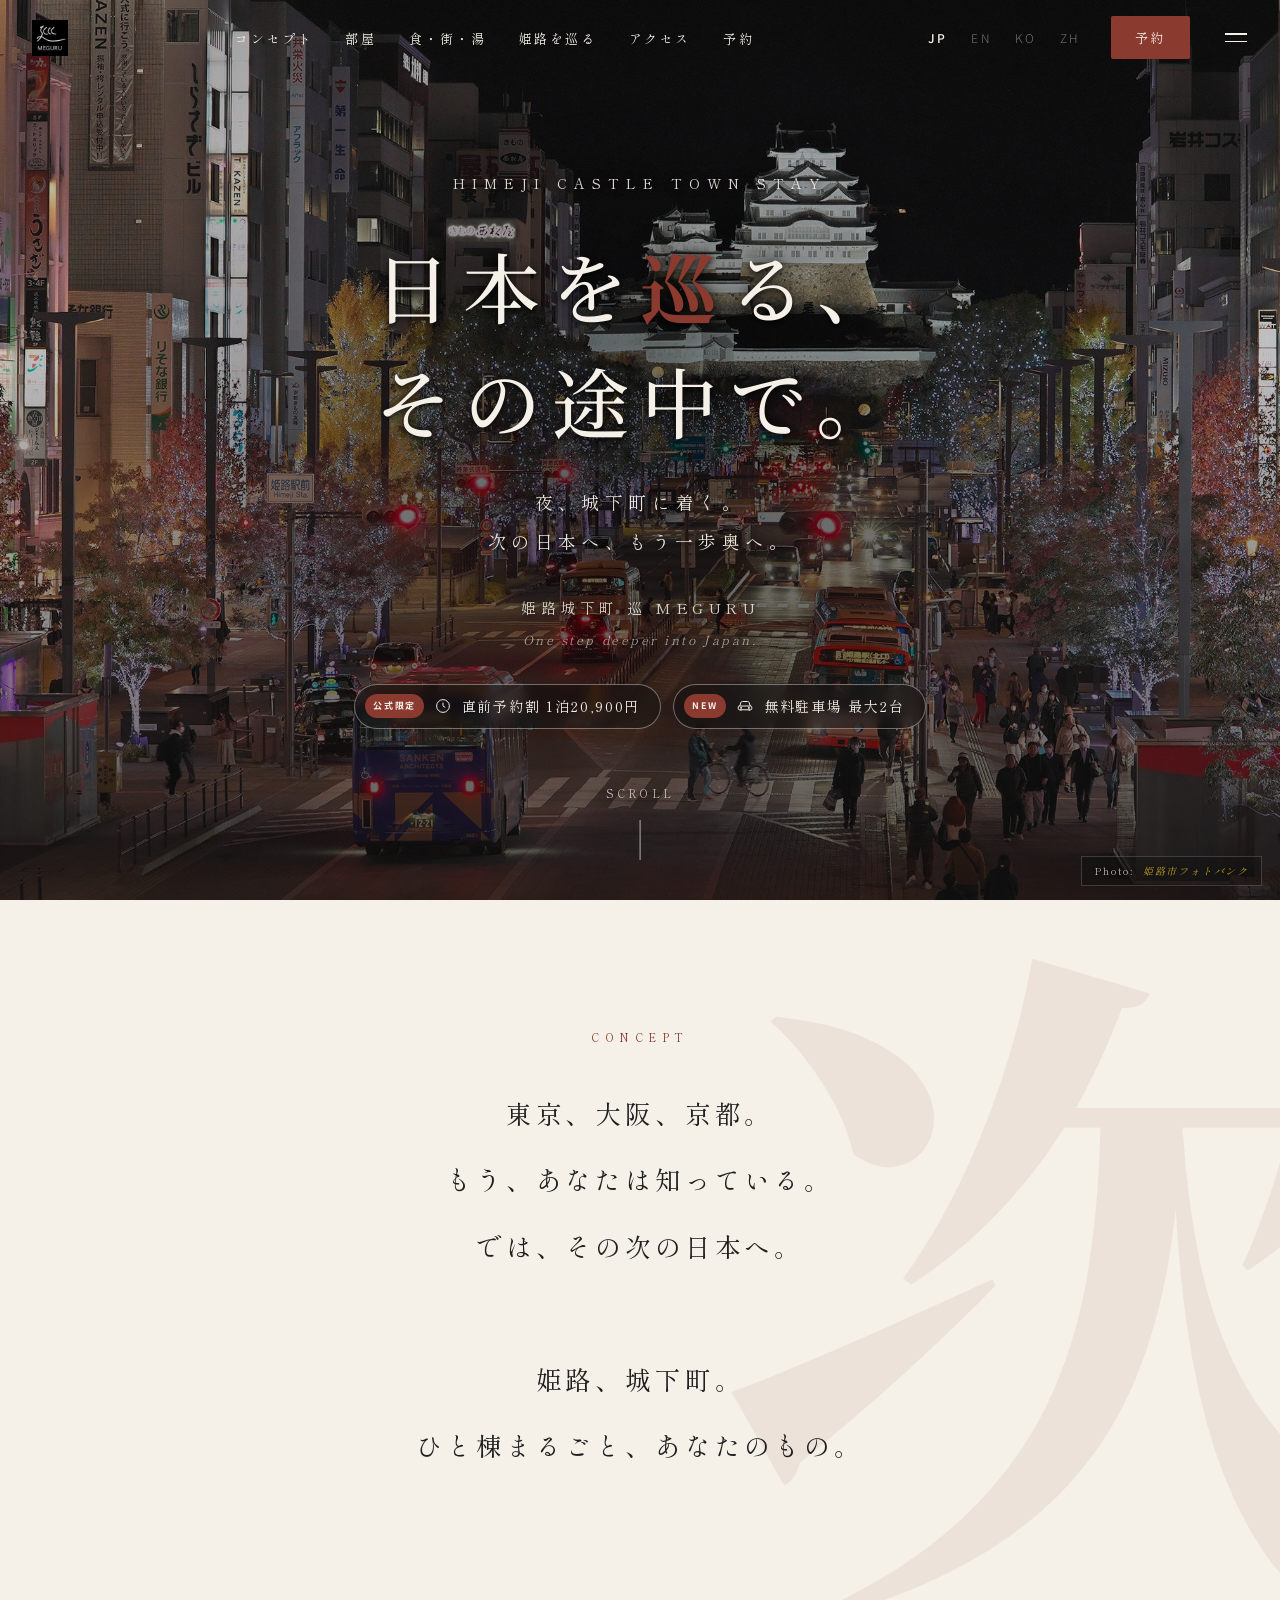
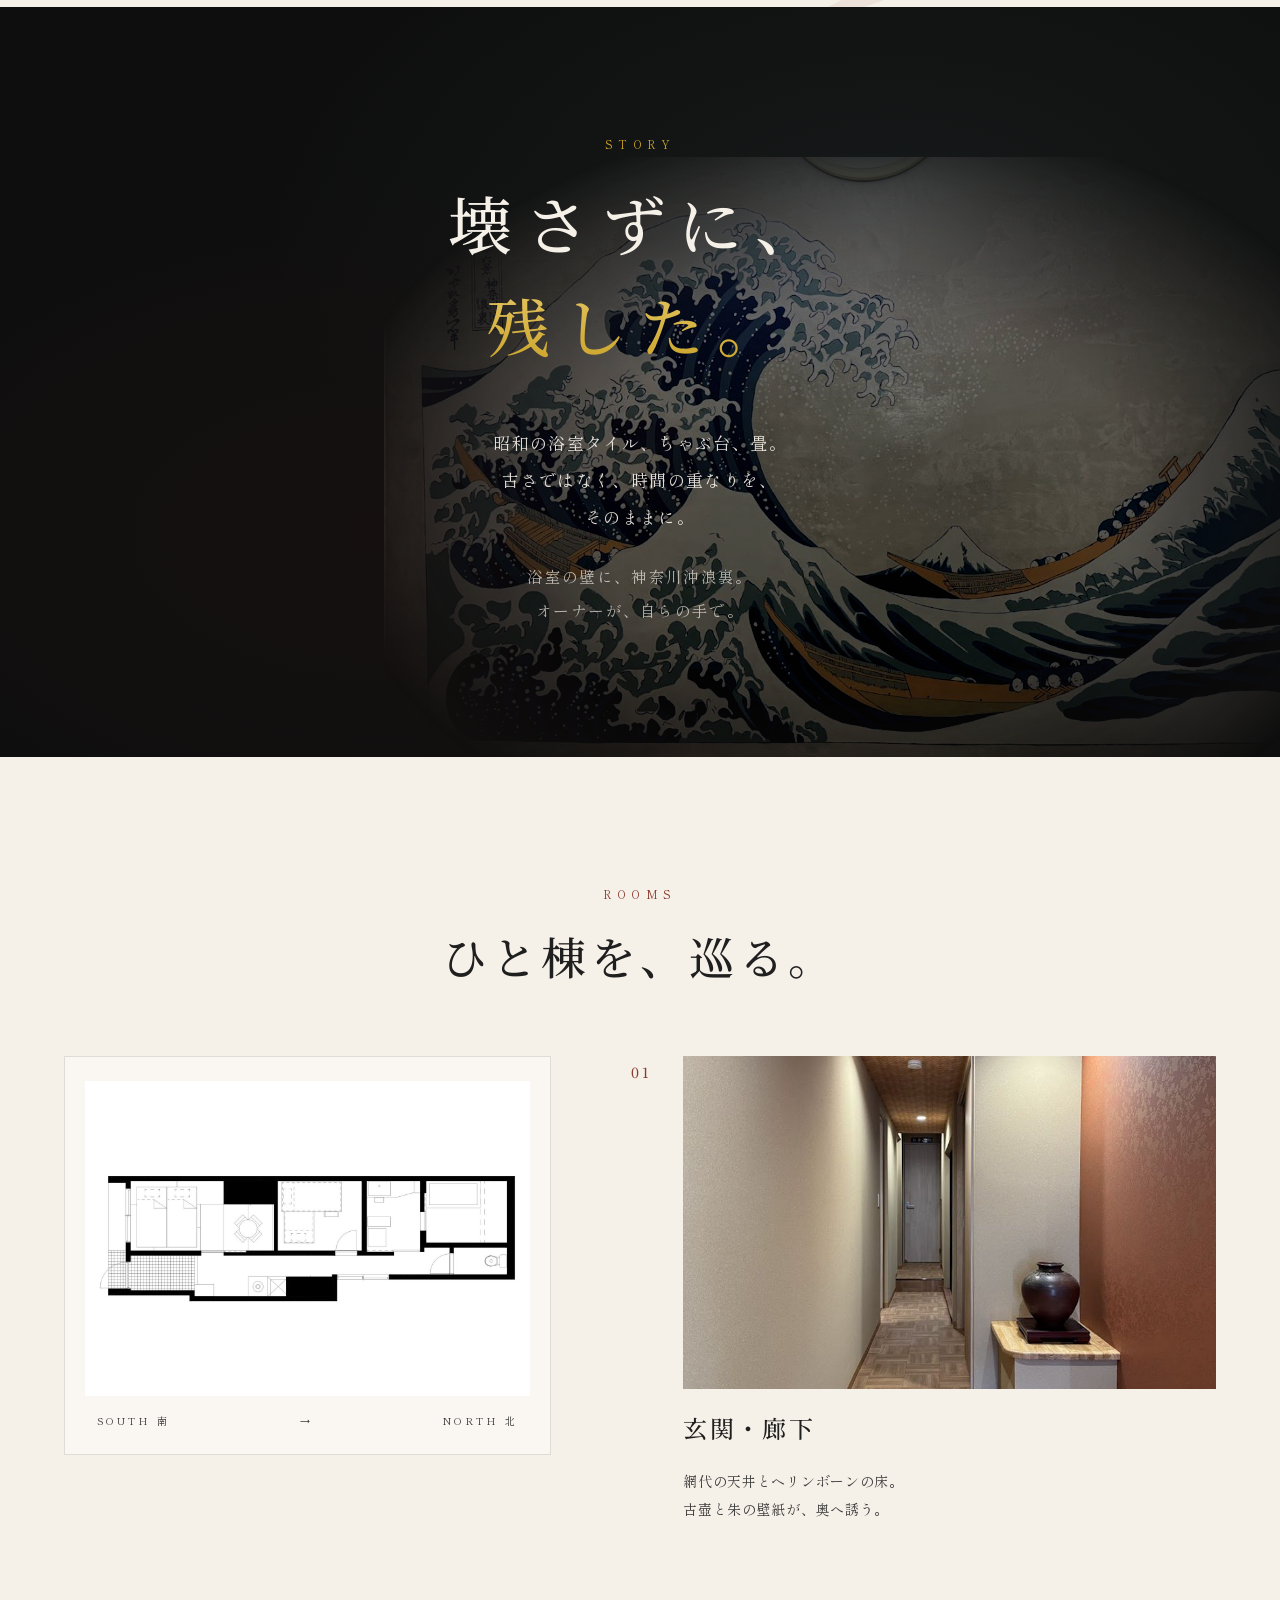
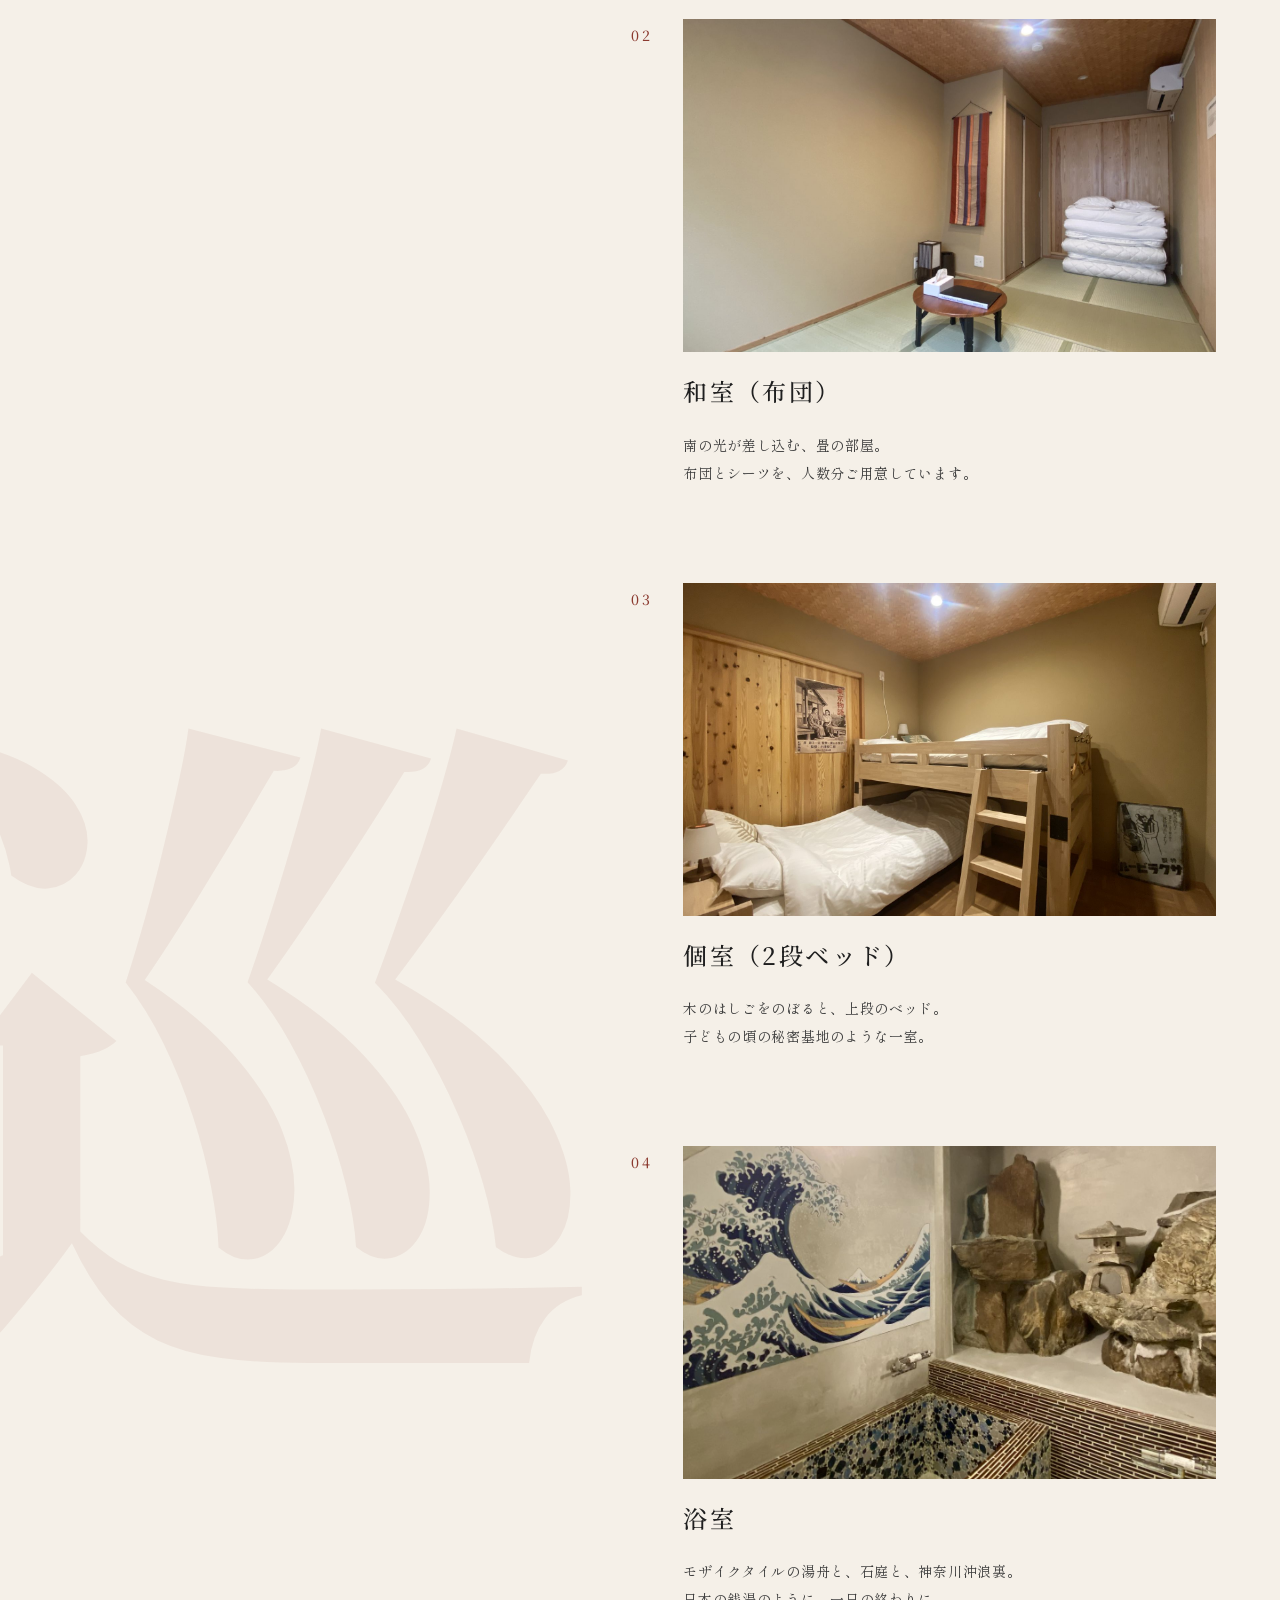
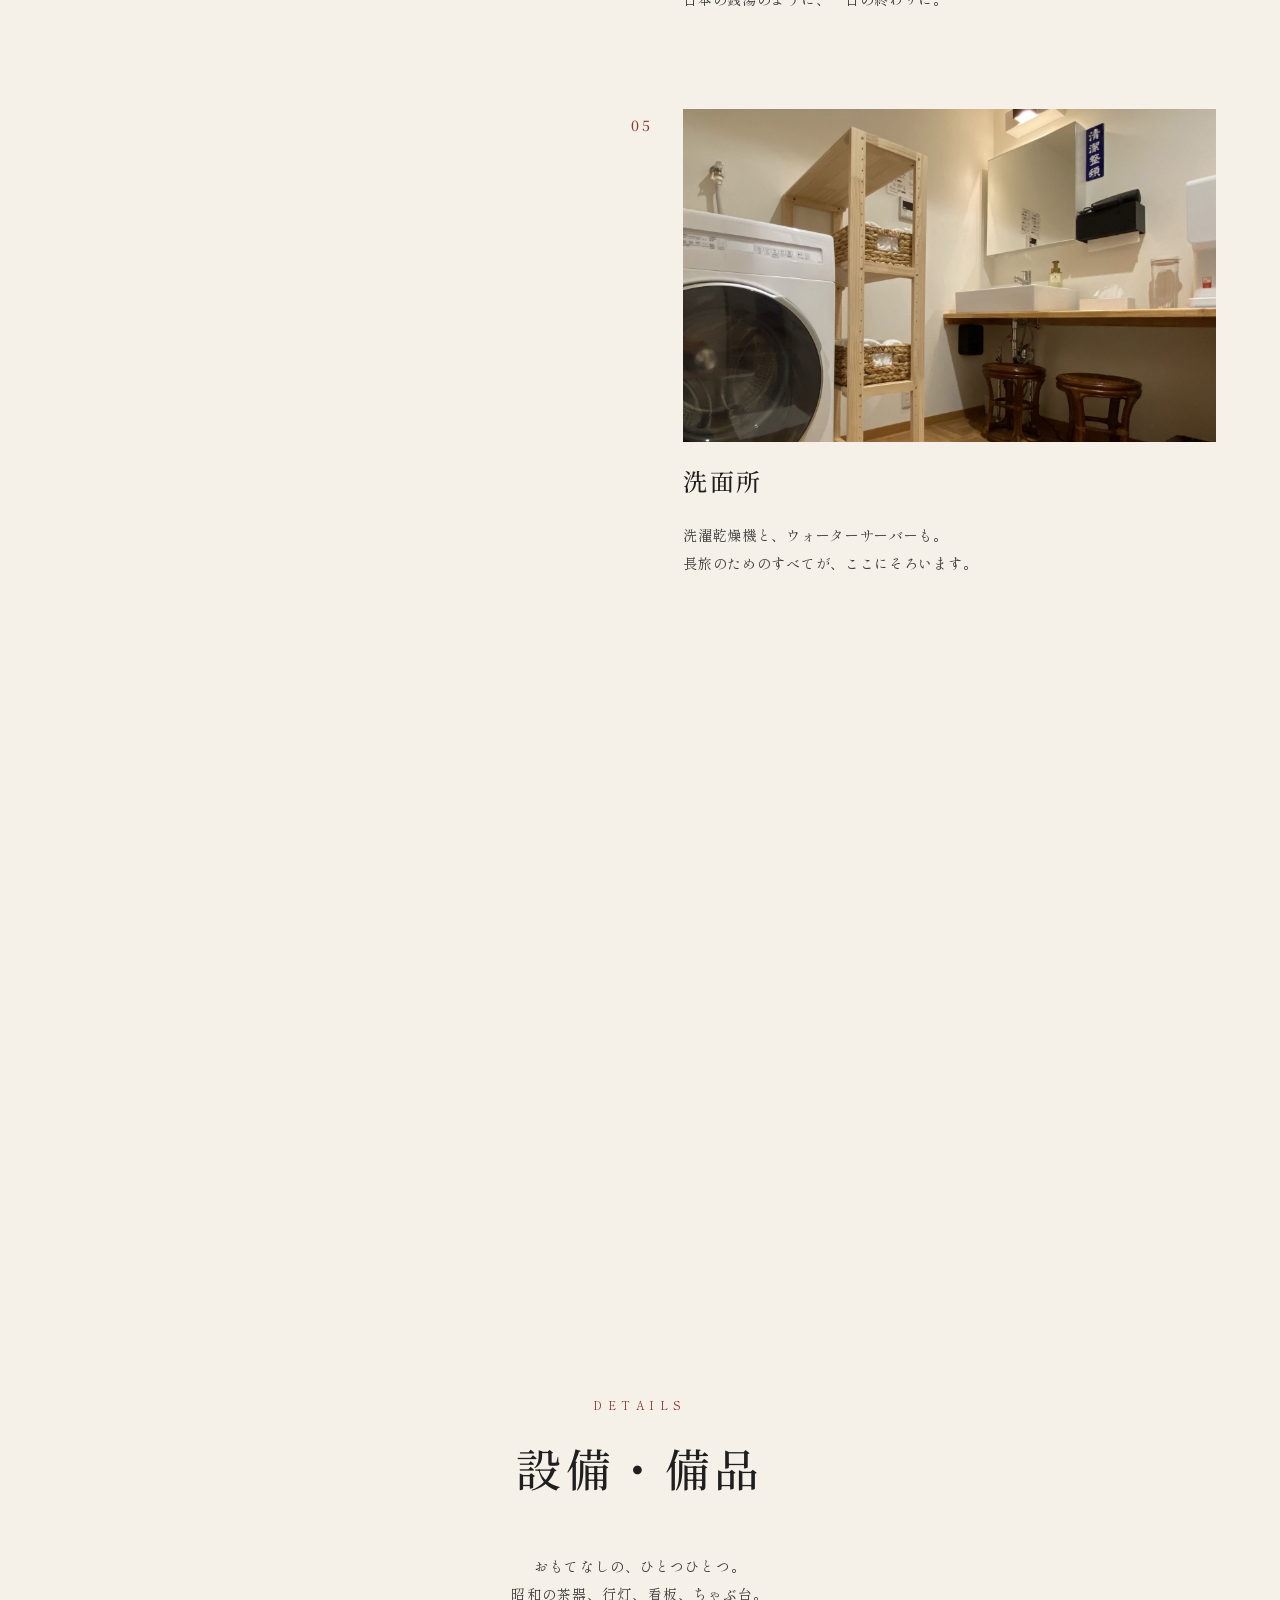
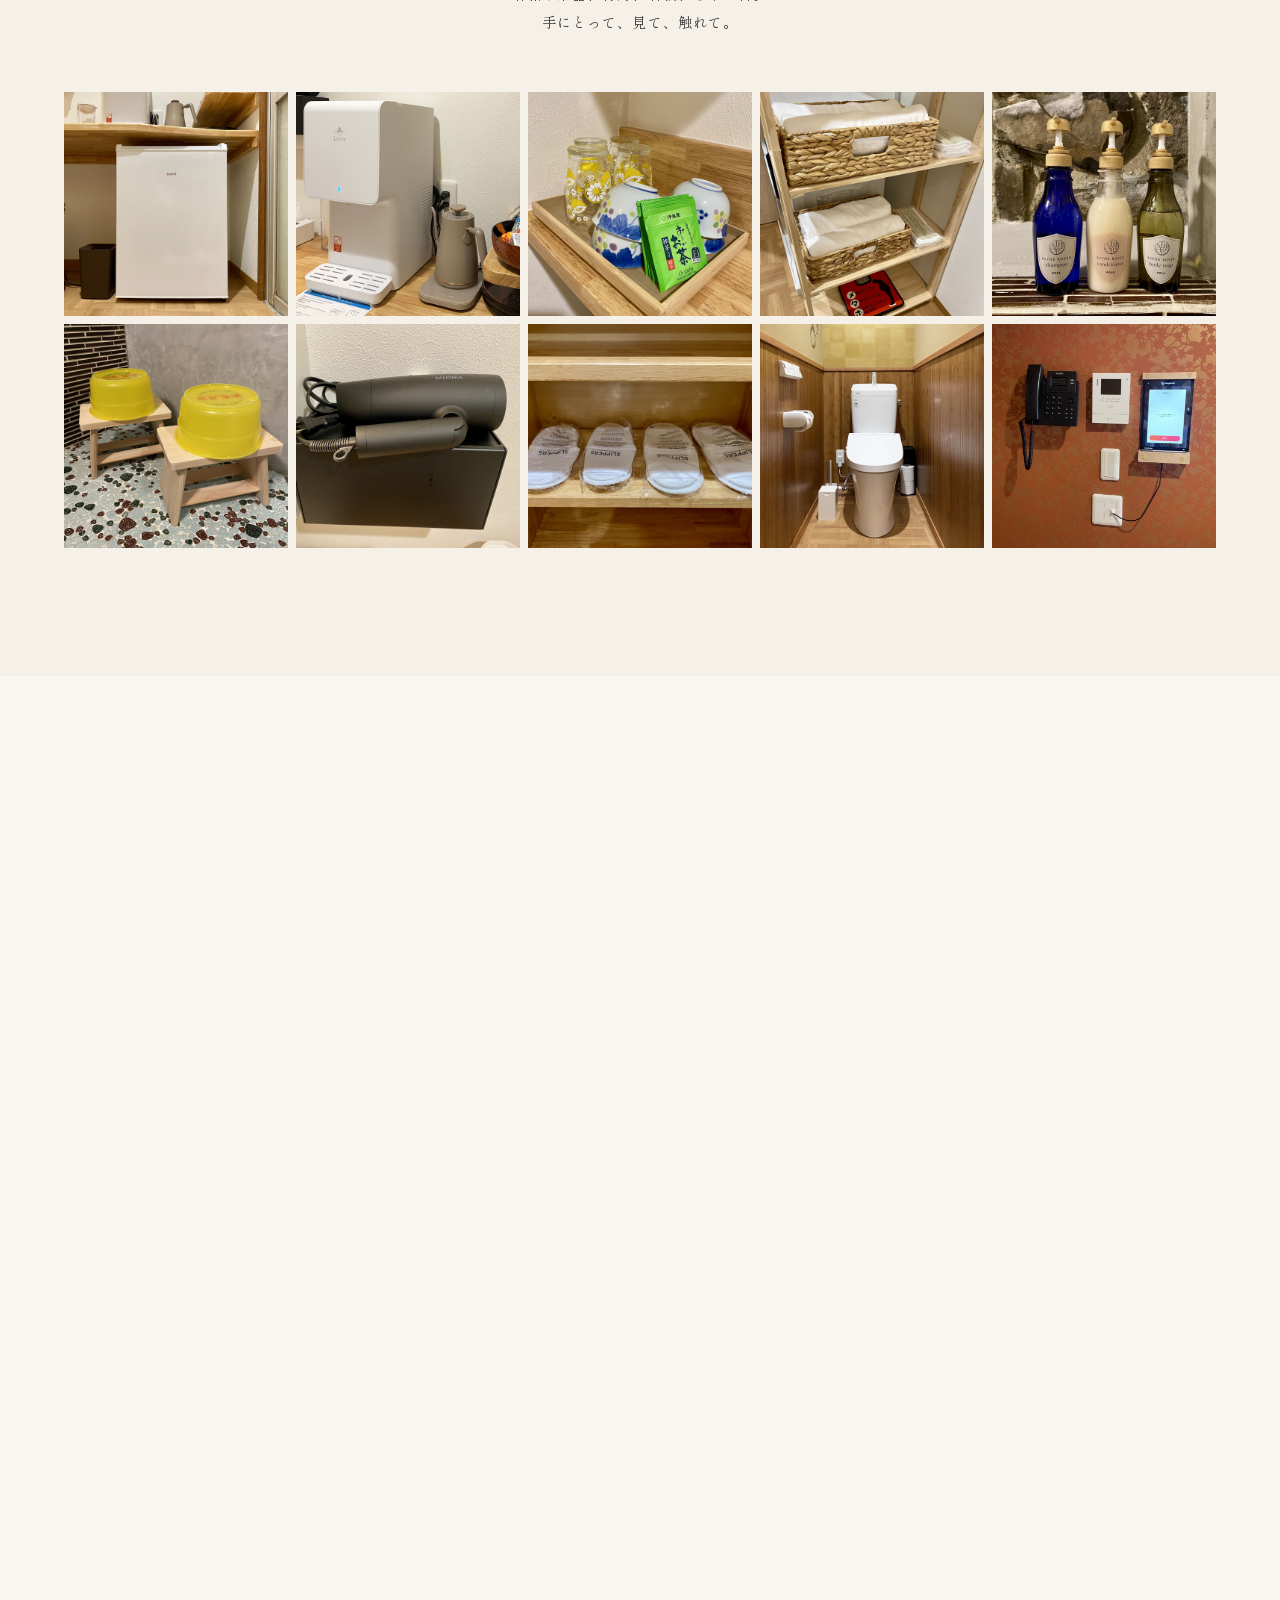
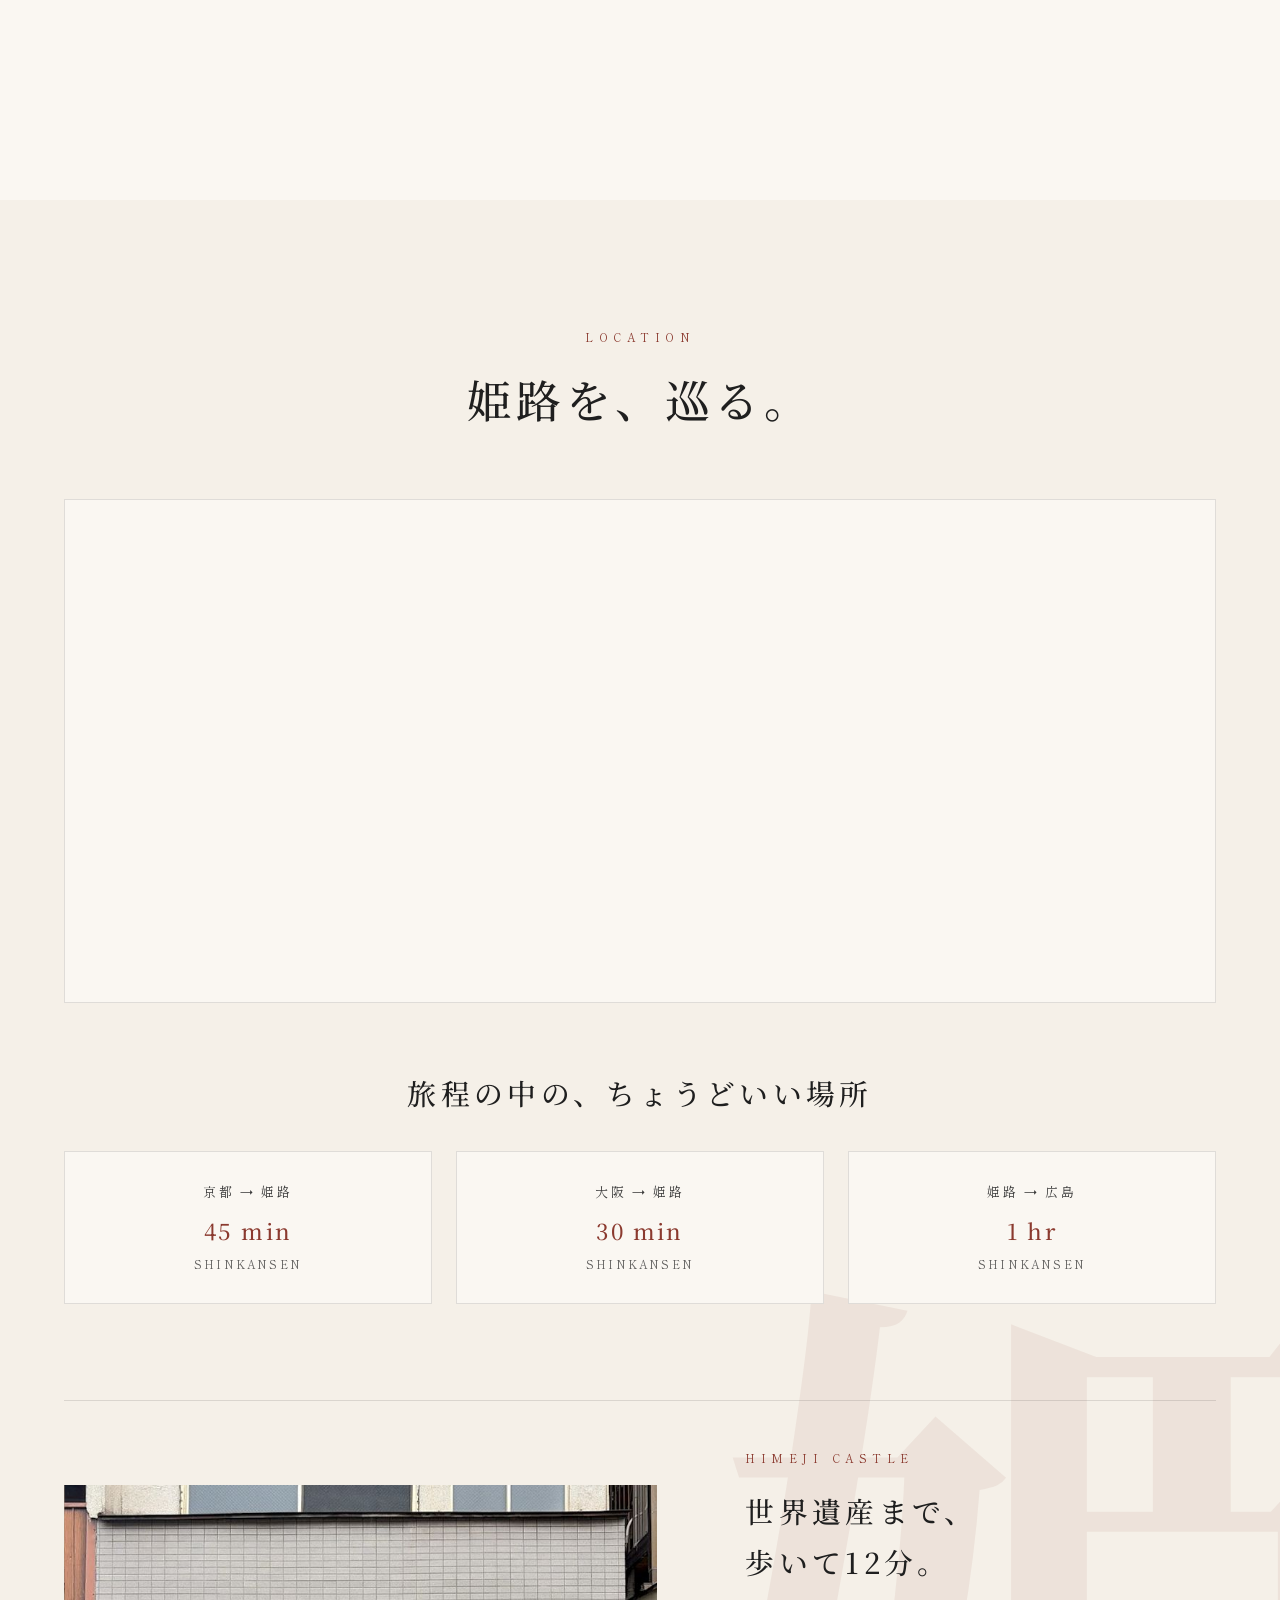
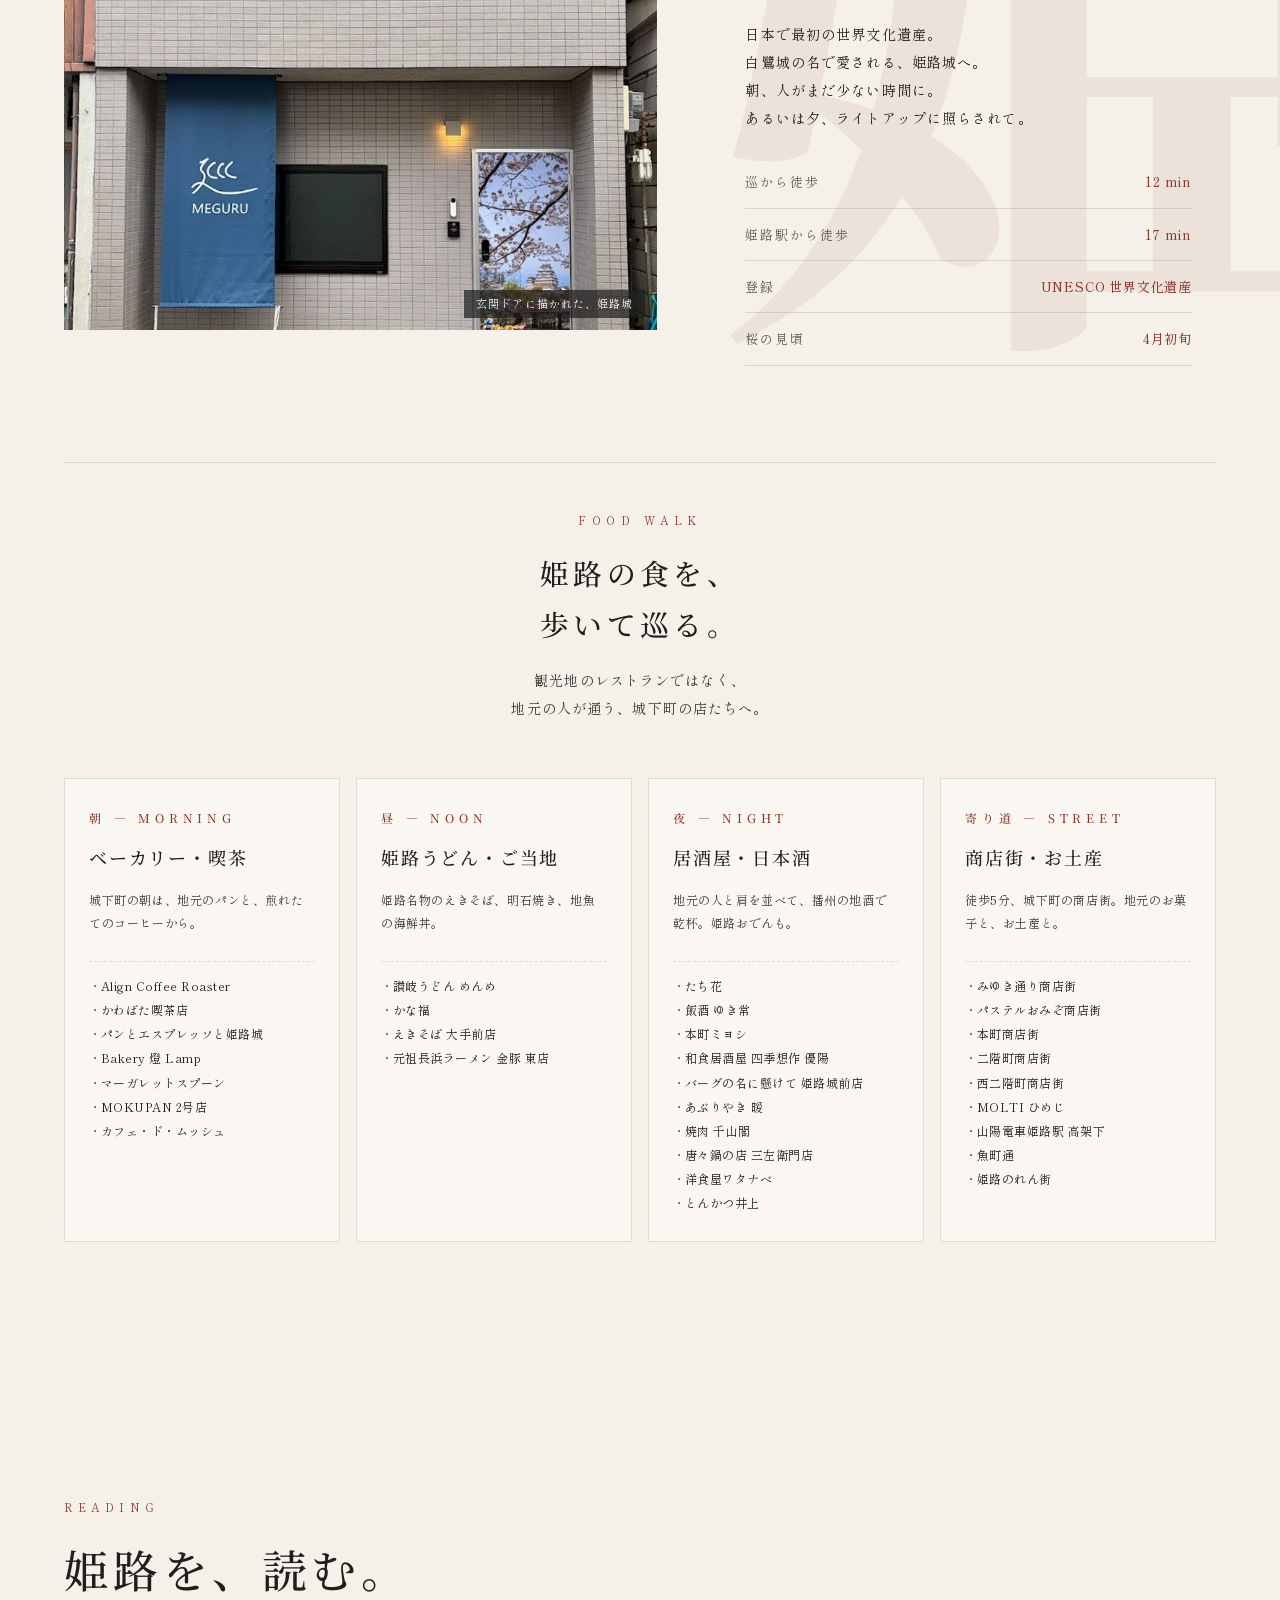
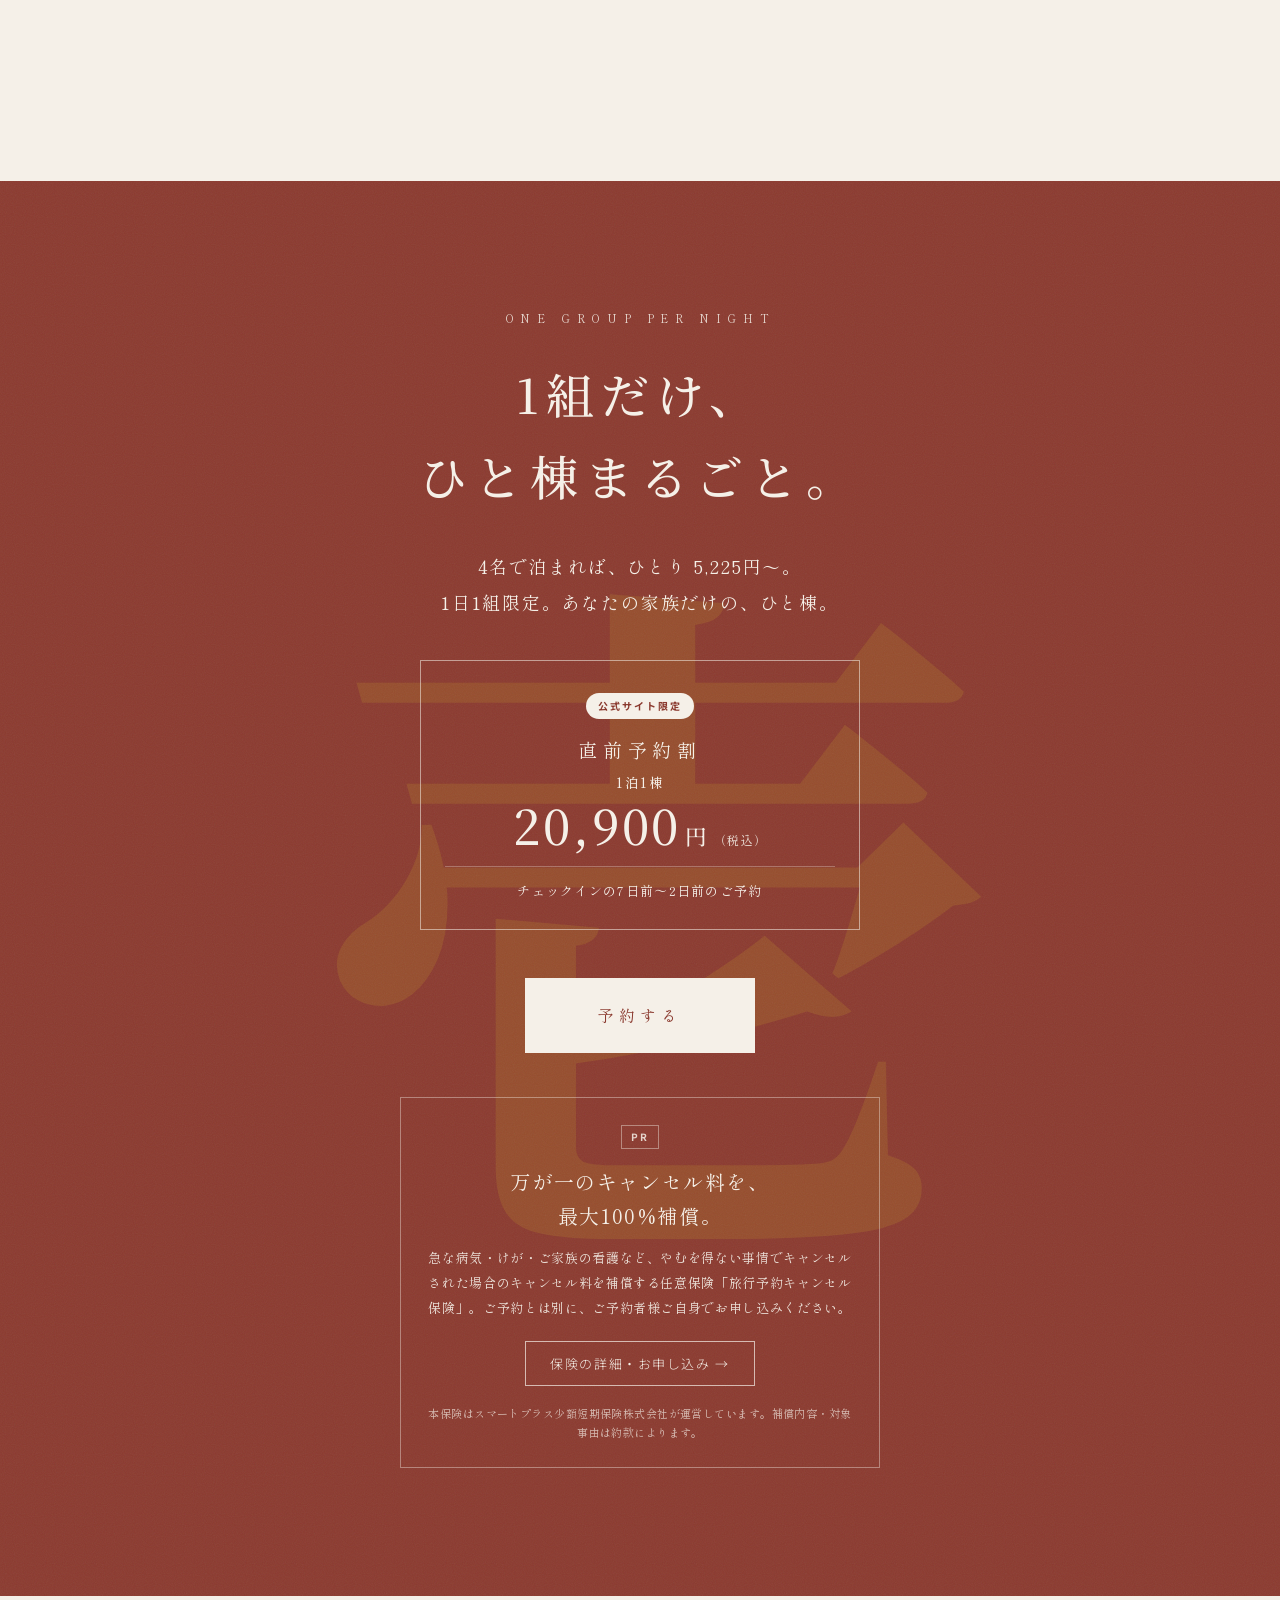
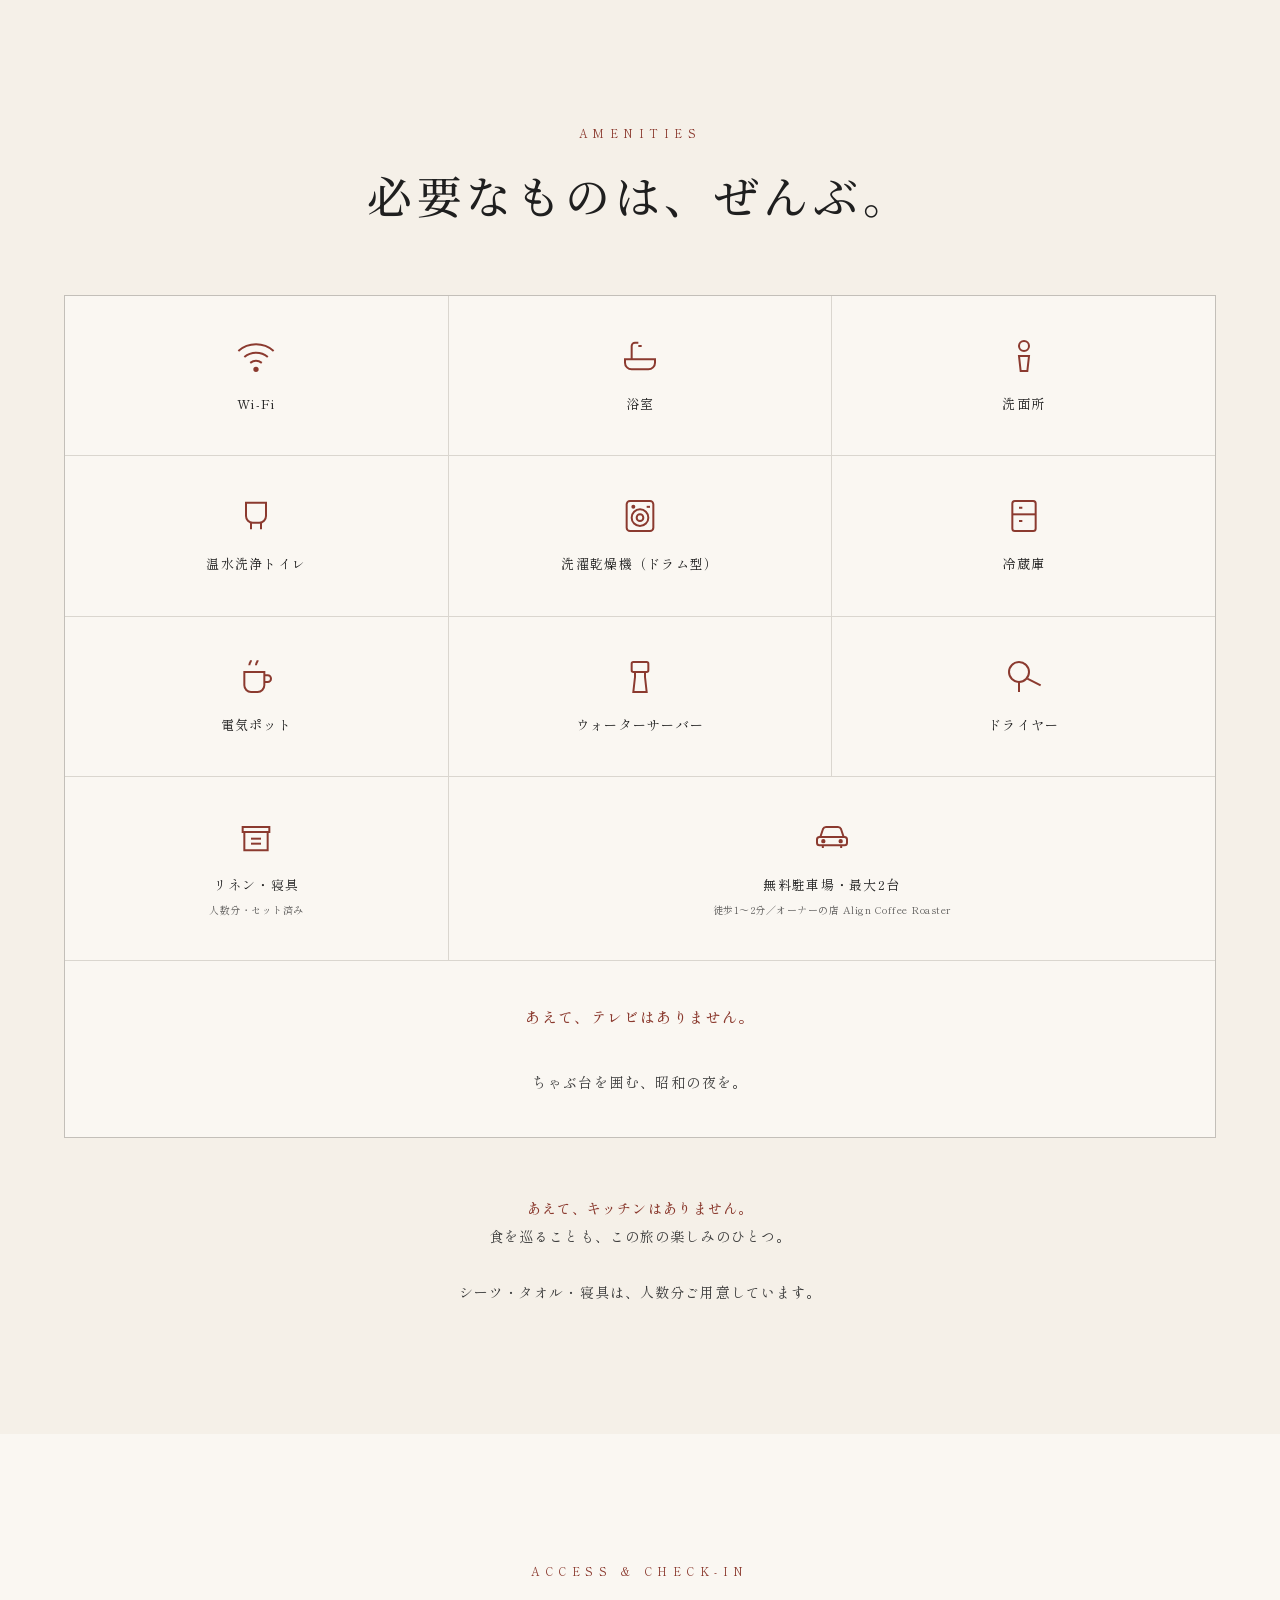
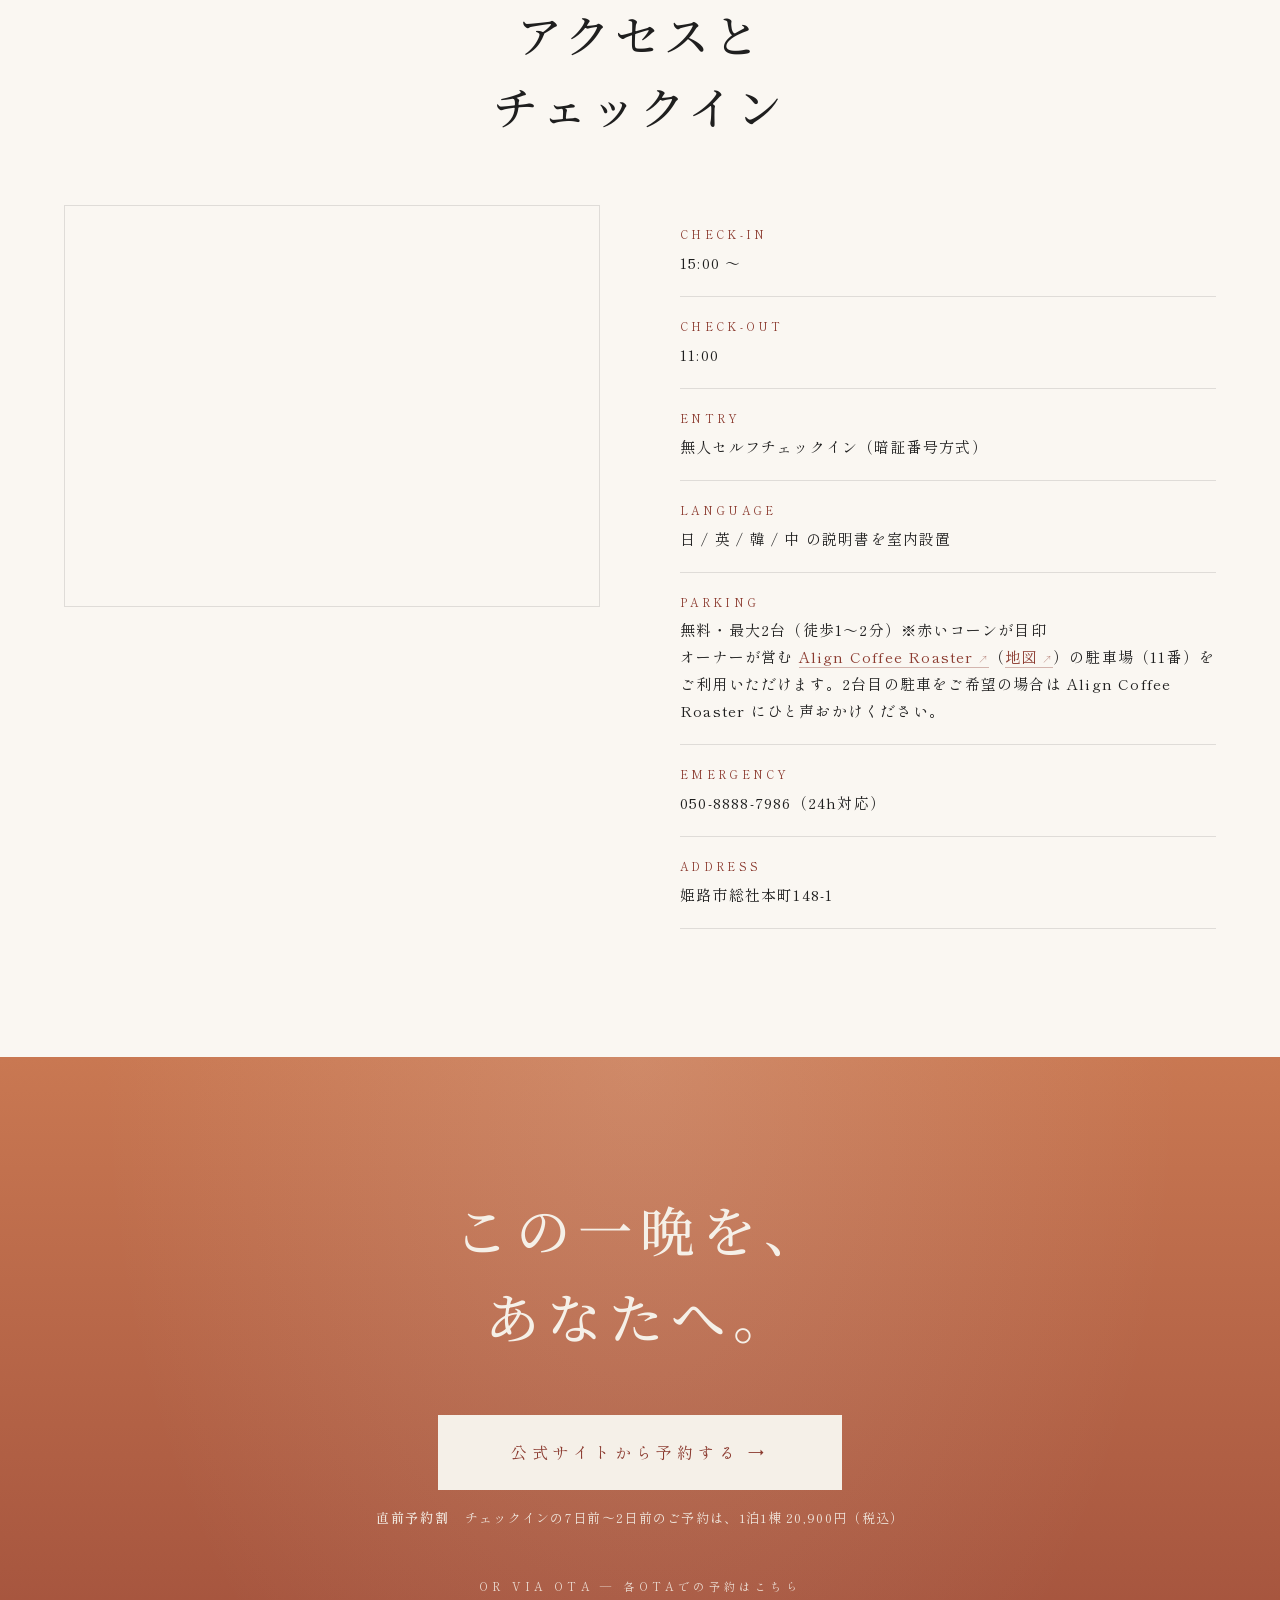
==== index.html @ 485d256e "v13: 設備・備品ギャラリーを10枚（5列×2段）に変更（4言語） - 写真を新しい9枚（冷蔵庫・ウォーターサーバーとケトル・コップ・タオル・シャンプー・洗面器・ドライヤー・スリッパ・トイレ）に入れ" ====
<!DOCTYPE html>
<html lang="ja">
<!-- ====================================================================
     巡 MEGURU 公式HP / v6 平面図正式版（2026-04-30）
     v5からの変更点：
       1. 平面図を正式版に置換（手書きSVG → 実物の平面図画像）
          スクロール連動の朱色ハイライトを画像上にオーバーレイで実装
       2. 部屋表記の統一：
          - 和室 → 和室（布団）
          - 寝室（2段ベッド） → 個室（2段ベッド）
       3. 設備の更新：
          - 洗濯機 → 洗濯乾燥機（ドラム型）
          - 「リネン・寝具」を追加（10アイコン目）
       4. リネン関連の補足コピー追加：
          シーツは布団にセッティング済み・人数分用意
       5. 押入は管理側収納のためハイライト対象外
       6. ヒーロー写真クレジット追加（姫路市フォトバンク／Besso城前と同形式）
     v6 内 微調整：
       - 平面図ハイライトの座標ズレを修正（SVG → div+%方式に変更）
       - 表現を「色塗り矩形」→「ブランド色の点滅ドット」に変更
       - 最終的に「Walking Dot 自動巡回」方式に転換：
         スクロール連動を完全に廃止。純CSSアニメーションで
         玄関→和室→ちゃぶ台→個室→洗面→浴室 を 12秒で1周。
         JS依存ゼロ・モバイル/デスクトップ完全同一・バグリスクなし
         「巡」というブランド名を視覚で常時表現
       - 巡ロゴ画像をヘッダーとフッターに配置：
         JPG白背景のまま filter:invert + mix-blend-mode で
         暗背景時は白ロゴ／明背景時は黒ロゴに自動切替
       - 巡ロゴを最終CTAの「ブランドペア表示」にも追加：
         「YOU ARE HERE 巡 ／ SISTER STAY 侘寂」の対比構造で
         旧 sister-link（侘寂のみ目立つ）を再構成
         ※ヒーロー上部とストーリー透かしは試行後に取り消し
           （ブランド表現が過剰になるため）
       - Google Maps を実埋め込み（姫路市総社本町148-1）：
         ⑥Location 全幅マップ（z=15）／⑨Access 詳細マップ（z=17）
         API key不要の output=embed 方式、saturate/contrastで色味調整
       - OGP / Twitter Card / Favicon / Theme Color を一括追加：
         og:image は night-view 写真の絶対URL（GitHub Pages基点）
         favicon は 巡ロゴ.jpg を流用（apple-touch-icon も同じ）
       - 近隣施設.txt の店舗リストを ⑥-C 食べ歩き 4カードへ反映：
         朝7店／昼4店／夜10店／寄り道9店、計30店
         placeholder div → 朱色「・」マーカー付きリスト UL に置換
       - Beds24 予約URLを強CTA 2箇所に紐付け（別タブ・rel=noopener）：
         ⑦ Scarcity「予約する」／⑩ Final「公式サイトから予約する」
         ヘッダー・フローティング・中間CTA は #booking アンカーのまま
         （まず ⑦ Scarcity セクションへスクロールして offer を読ませる動線）
       - 近隣施設30店をハイパーリンク化（公式 > 食べログ > Google Maps の優先順）：
         hover時に朱色＋「↗」アイコン表示で外部リンクと一目で分かる
       - DETAILS 備品ギャラリーセクション追加（④Rooms〜⑤Pleasures の間）：
         4列正方形サムネイル、クリックで拡大ライトボックス
         更新方法：images/備品/ に写真追加 + index.html に <img> 1行追記
         （詳細は images/備品/README.md 参照）
     ==================================================================== -->
<head>
<meta charset="UTF-8">
<meta name="viewport" content="width=device-width, initial-scale=1.0">
<meta name="description" content="姫路城下町 巡 MEGURU — 食・街・湯を巡る、日本リピーターのための1棟貸し宿。">
<!-- Google Tag Manager -->
<script>(function(w,d,s,l,i){w[l]=w[l]||[];w[l].push({'gtm.start':
new Date().getTime(),event:'gtm.js'});var f=d.getElementsByTagName(s)[0],
j=d.createElement(s),dl=l!='dataLayer'?'&l='+l:'';j.async=true;j.src=
'https://www.googletagmanager.com/gtm.js?id='+i+dl;f.parentNode.insertBefore(j,f);
})(window,document,'script','dataLayer','GTM-N5MX684X');</script>
<!-- End Google Tag Manager -->

<title>姫路城下町 巡 MEGURU | 食・街・湯を巡る、リピーターの宿</title>

<!-- v7: 正規URL・多言語クラスタ -->
<link rel="canonical" href="https://castle.wabisabi-himeji.jp/meguru/">
<link rel="alternate" hreflang="ja" href="https://castle.wabisabi-himeji.jp/meguru/">
<link rel="alternate" hreflang="en" href="https://castle.wabisabi-himeji.jp/meguru/en/">
<link rel="alternate" hreflang="ko" href="https://castle.wabisabi-himeji.jp/meguru/ko/">
<link rel="alternate" hreflang="zh-Hans" href="https://castle.wabisabi-himeji.jp/meguru/zh/">
<link rel="alternate" hreflang="x-default" href="https://castle.wabisabi-himeji.jp/meguru/">

<!-- v7: Favicon（ブランド朱地に白抜きの「巡」） -->
<link rel="icon" href="favicon.ico" sizes="any">
<link rel="icon" type="image/png" sizes="32x32" href="favicon-32.png">
<link rel="apple-touch-icon" sizes="180x180" href="apple-touch-icon.png">
<link rel="manifest" href="site.webmanifest">

<!-- v6: OGP（Open Graph） -->
<meta property="og:type" content="website">
<meta property="og:site_name" content="姫路城下町 巡 MEGURU">
<meta property="og:title" content="姫路城下町 巡 MEGURU | 食・街・湯を巡る、リピーターの宿">
<meta property="og:description" content="昭和レトロの一棟貸し宿。日本を巡る、その途中で。次の日本へ、もう一歩奥へ。">
<meta property="og:url" content="https://castle.wabisabi-himeji.jp/meguru/">
<meta property="og:image" content="https://castle.wabisabi-himeji.jp/meguru/images/姫路/night-view_02_003.jpg">
<meta property="og:image:width" content="1200">
<meta property="og:image:height" content="630">
<meta property="og:locale" content="ja_JP">

<!-- v6: Twitter Card -->
<meta name="twitter:card" content="summary_large_image">
<meta name="twitter:title" content="姫路城下町 巡 MEGURU">
<meta name="twitter:description" content="昭和レトロの一棟貸し宿。日本を巡る、その途中で。">
<meta name="twitter:image" content="https://castle.wabisabi-himeji.jp/meguru/images/姫路/night-view_02_003.jpg">

<!-- v6: Theme color（モバイルブラウザのアドレスバー） -->
<meta name="theme-color" content="#1F1F1F">

<link rel="preconnect" href="https://fonts.googleapis.com">
<link rel="preconnect" href="https://fonts.gstatic.com" crossorigin>
<link href="https://fonts.googleapis.com/css2?family=Noto+Serif+JP:wght@400;500;700&family=Shippori+Mincho:wght@400;500;600&family=Noto+Sans+JP:wght@300;400;500&display=swap" rel="stylesheet">

<link rel="stylesheet" href="assets/style.css?v=13">
<style id="max-curtain-style">
  .max-curtain{position:fixed;inset:0;background:#1F1F1F;z-index:2000;display:flex;align-items:center;justify-content:center}
  .max-curtain-inner{position:relative;text-align:center;color:#FAF7F2;width:min(60vw,280px)}
  .max-enso{display:block;width:100%;height:auto;transform:rotate(-90deg)}
  .max-curtain-kanji{position:absolute;top:50%;left:50%;transform:translate(-50%,-54%);font-family:'Shippori Mincho','Noto Serif JP',serif;font-weight:500;font-size:clamp(64px,18vw,120px);line-height:1;opacity:0}
  .max-curtain-sub{display:block;margin-top:18px;font-family:'Shippori Mincho',serif;font-size:13px;letter-spacing:.3em;opacity:0}
</style>
</head>
<body>

<!-- Google Tag Manager (noscript) -->
<noscript><iframe src="https://www.googletagmanager.com/ns.html?id=GTM-N5MX684X"
height="0" width="0" style="display:none;visibility:hidden"></iframe></noscript>
<!-- End Google Tag Manager (noscript) -->

<!-- ============ OPENING（円相と巡） ============ -->
<div class="max-curtain" id="maxCurtain" aria-hidden="true">
  <div class="max-curtain-inner">
    <svg class="max-enso" viewBox="0 0 200 200" aria-hidden="true">
      <circle cx="100" cy="100" r="80" fill="none" stroke="#8B3A2F" stroke-width="3" stroke-linecap="round"/>
    </svg>
    <span class="max-curtain-kanji">巡</span>
    <span class="max-curtain-sub">日本を巡る、その途中で。</span>
  </div>
</div>

<header class="site-header is-on-hero" id="siteHeader">
  <a href="#" class="site-header__logo" aria-label="巡 MEGURU"><img src="images/logo/巡ロゴ.jpg" alt="巡 MEGURU"></a>
  <nav class="site-nav" id="siteNav">
    <ul>
      <li><a href="#concept">コンセプト</a></li>
      <li><a href="#rooms">部屋</a></li>
      <li><a href="#pleasures">食・街・湯</a></li>
      <li><a href="#location">姫路を巡る</a></li>
      <li><a href="#access">アクセス</a></li>
      <li><a href="#booking">予約</a></li>
    </ul>
  </nav>
  <div class="site-header__right">
    <div class="lang-switch">
      <span class="active">JP</span>
      <a href="en/" hreflang="en" lang="en">EN</a>
      <a href="ko/" hreflang="ko" lang="ko">KO</a>
      <a href="zh/" hreflang="zh-Hans" lang="zh-Hans">ZH</a>
    </div>
    <a href="#booking" class="header-cta">予約</a>
    <button type="button" class="menu-toggle" id="menuToggle" aria-label="メニュー" aria-expanded="false" aria-controls="siteNav"><span></span><span></span></button>
  </div>
</header>

<!-- ① Hero -->
<section class="hero">
  <div class="hero__inner">
    <div class="hero__lead">HIMEJI CASTLE TOWN STAY</div>
    <h1 class="hero__title">
      日本を<span class="meguru-char">巡</span>る、<br>その途中で。
    </h1>
    <div class="hero__deeper">
      夜、城下町に着く。<br>
      次の日本へ、もう一歩奥へ。
    </div>
    <div class="hero__sub">
      姫路城下町 巡 MEGURU
      <span class="en">One step deeper into Japan.</span>
    </div>
    <div class="hero__badges">
      <a href="#booking" class="hero__badge">
        <span class="hero__badge-new">公式限定</span>
        <svg viewBox="0 0 24 24" width="18" height="18" fill="none" stroke="currentColor" stroke-width="1.3" aria-hidden="true"><circle cx="12" cy="12" r="8.5"/><path d="M12 7.5V12l3 2"/></svg>
        直前予約割 1泊20,900円
      </a>
      <a href="#access" class="hero__badge">
        <span class="hero__badge-new">NEW</span>
        <svg viewBox="0 0 24 24" width="18" height="18" fill="none" stroke="currentColor" stroke-width="1.3" aria-hidden="true"><path d="M5 12l1.6-4.8A2 2 0 0 1 8.5 6h7a2 2 0 0 1 1.9 1.2L19 12"/><rect x="3" y="12" width="18" height="5" rx="1.5"/><path d="M6.5 17v1.6M17.5 17v1.6"/><circle cx="6.8" cy="14.5" r="0.7" fill="currentColor"/><circle cx="17.2" cy="14.5" r="0.7" fill="currentColor"/></svg>
        無料駐車場 最大2台
      </a>
    </div>
  </div>
  <div class="hero__scroll">SCROLL</div>
  <span class="photo-credit">
    Photo: <a href="https://www.city.himeji.lg.jp/photobank/index.html" target="_blank" rel="noopener">姫路市フォトバンク</a>
  </span>
</section>

<!-- ② Concept -->
<section class="concept has-kanji" id="concept">
  <span class="kanji-bg kanji-bg--right" aria-hidden="true">次</span>
  <div class="container">
    <span class="concept__eyebrow fade-in">CONCEPT</span>
    <p class="concept__text fade-in">
      東京、大阪、京都。<br>
      もう、あなたは知っている。<br>
      では、その次の日本へ。<br>
      <br>
      姫路、城下町。<br>
      ひと棟まるごと、あなたのもの。
    </p>
  </div>
</section>

<!-- ③ Story（v4: 墨黒 × 北斎の波） -->
<section class="story story--dark">
  <div class="story__wave"><div class="story__wave-img" id="storyWave"></div></div>
  <div class="container">
    <div class="story__grid">
      <div class="story__body fade-in">
        <span class="section-eyebrow">STORY</span>
        <h2 class="section-title">壊さずに、<br><em>残した。</em></h2>
        <p class="story__text">
          昭和の浴室タイル、ちゃぶ台、畳。<br>
          古さではなく、時間の重なりを、<br>
          そのままに。
        </p>
        <p class="story__text">
          <span class="quiet">浴室の壁に、神奈川沖浪裏。<br>オーナーが、自らの手で。</span>
        </p>
      </div>
    </div>
  </div>
</section>

<!-- ④ Rooms -->
<section class="rooms has-kanji" id="rooms">
  <span class="kanji-bg kanji-bg--left" aria-hidden="true">巡</span>
  <div class="container">
    <div class="rooms__intro fade-in">
      <span class="section-eyebrow">ROOMS</span>
      <h2 class="section-title">ひと棟を、巡る。</h2>
    </div>

    <div class="rooms__layout">
      <div class="rooms__plan">
        <div class="plan-frame">
          <img class="plan-image" src="images/平面図/巡平面図.jpg" alt="巡 平面図 - 玄関から浴室まで南→北の動線">
        </div>
        <div class="plan-direction">
          <span>SOUTH 南</span>
          <span>→</span>
          <span>NORTH 北</span>
        </div>
      </div>

      <div class="rooms__scenes">
        <article class="scene fade-in" data-room="1">
          <div class="scene__num">01</div>
          <div class="scene__body">
            <div class="scene__image" style="background-image:url('images/廊下/IMG_0757.jpg');"></div>
            <h3 class="scene__title">玄関・廊下</h3>
            <p class="scene__caption">網代の天井とヘリンボーンの床。<br>古壺と朱の壁紙が、奥へ誘う。</p>
          </div>
        </article>

        <article class="scene fade-in" data-room="2">
          <div class="scene__num">02</div>
          <div class="scene__body">
            <div class="scene__image" style="background-image:url('images/和室/IMG_5730.jpg');"></div>
            <h3 class="scene__title">和室（布団）</h3>
            <p class="scene__caption">南の光が差し込む、畳の部屋。<br>布団とシーツを、人数分ご用意しています。</p>
          </div>
        </article>

        <article class="scene fade-in" data-room="3">
          <div class="scene__num">03</div>
          <div class="scene__body">
            <div class="scene__image" style="background-image:url('images/洋室/IMG_5731.jpg');"></div>
            <h3 class="scene__title">個室（2段ベッド）</h3>
            <p class="scene__caption">木のはしごをのぼると、上段のベッド。<br>子どもの頃の秘密基地のような一室。</p>
          </div>
        </article>

        <article class="scene fade-in" data-room="4">
          <div class="scene__num">04</div>
          <div class="scene__body">
            <div class="scene__image" style="background-image:url('images/風呂/IMG_5592.jpg');background-position:center 65%;"></div>
            <h3 class="scene__title">浴室</h3>
            <p class="scene__caption">モザイクタイルの湯舟と、石庭と、神奈川沖浪裏。<br>日本の銭湯のように、一日の終わりに。</p>
          </div>
        </article>

        <article class="scene fade-in" data-room="5">
          <div class="scene__num">05</div>
          <div class="scene__body">
            <div class="scene__image" style="background-image:url('images/洗面脱衣/IMG_5576.jpg');"></div>
            <h3 class="scene__title">洗面所</h3>
            <p class="scene__caption">洗濯乾燥機と、ウォーターサーバーも。<br>長旅のためのすべてが、ここにそろいます。</p>
          </div>
        </article>

        <article class="scene fade-in" data-room="6">
          <div class="scene__num">06</div>
          <div class="scene__body">
            <div class="scene__image" style="background-image:url('images/洗面脱衣/IMG_5582.jpg');"></div>
            <h3 class="scene__title">茶のコーナー</h3>
            <p class="scene__caption">お湯を沸かして、お茶を一杯。<br>昭和の茶器とお菓子が、待っている。</p>
          </div>
        </article>
      </div>
    </div>
  </div>
</section>

<!-- DETAILS — 備品ギャラリー（クリックで拡大） -->
<section class="details-section" id="details">
  <div class="details__head fade-in">
    <span class="section-eyebrow">DETAILS</span>
    <h2 class="section-title">設備・備品</h2>
    <p class="details__lead">
      おもてなしの、ひとつひとつ。<br>
      昭和の茶器、行灯、看板、ちゃぶ台。<br>
      手にとって、見て、触れて。
    </p>
  </div>

  <div class="details__grid fade-in" id="detailsGrid">
    <!-- 初期表示は最大10枚（5列×2段）／「もっと見る」で最大20枚まで表示されます。 -->
    <!-- 写真を追加するときは、このコメントの直下に <img> 行を追加してください。 -->
    <!-- 例: <img src="images/備品/IMG_XXXX.jpg" alt="商品名" loading="lazy"> -->
    <img src="images/備品/IMG_5578.jpg" alt="冷蔵庫" loading="lazy">
    <img src="images/備品/IMG_5600.jpg" alt="ウォーターサーバーとケトル" loading="lazy">
    <img src="images/備品/IMG_5585.jpg" alt="湯呑みとグラス、お茶" loading="lazy">
    <img src="images/備品/IMG_5589.jpg" alt="タオル" loading="lazy">
    <img src="images/備品/IMG_5596.jpg" alt="シャンプー・コンディショナー・ボディソープ" loading="lazy">
    <img src="images/備品/IMG_5597.jpg" alt="洗面器と風呂椅子" loading="lazy">
    <img src="images/備品/IMG_5587.jpg" alt="ドライヤー" loading="lazy">
    <img src="images/備品/IMG_5565.jpg" alt="スリッパ" loading="lazy">
    <img src="images/備品/IMG_5605.jpg" alt="トイレ" loading="lazy">
    <img src="images/備品/20260514025637.jpg" alt="電話・インターホン・タブレット" loading="lazy">
  </div>

  <div class="details__more fade-in" id="detailsMoreWrap">
    <button type="button" class="details__more-btn" id="detailsMoreBtn" aria-expanded="false" data-label-more="もっと見る ↓" data-label-close="閉じる ↑">もっと見る ↓</button>
  </div>
</section>

<!-- ⑤ Three Pleasures -->
<section class="pleasures" id="pleasures">
  <div class="container">
    <div class="pleasures__head fade-in">
      <span class="section-eyebrow">THREE PLEASURES</span>
      <h2 class="section-title">食を、街を、湯を、<br>巡る。</h2>
    </div>

    <div class="pleasures__grid">
      <div class="pleasure-card fade-in">
        <div class="pleasure-card__img" style="background-image:url('images/洗面脱衣/IMG_0774.jpg');"></div>
        <div class="pleasure-card__text">
          <div class="pleasure-card__verb">EAT — 食を巡る</div>
          <div class="pleasure-card__kanji">食</div>
          <p class="pleasure-card__desc">朝はベーカリー、昼は城下町うどん、夜は地元居酒屋。姫路の食を、歩いて巡る。</p>
        </div>
      </div>

      <div class="pleasure-card fade-in">
        <div class="pleasure-card__img" style="background-image:url('images/外観/IMG_0970.JPG');"></div>
        <div class="pleasure-card__text">
          <div class="pleasure-card__verb">WALK — 街を巡る</div>
          <div class="pleasure-card__kanji">街</div>
          <p class="pleasure-card__desc">姫路城まで12分。商店街まで5分。観光地ではなく、人の暮らす城下町を、歩く。</p>
        </div>
      </div>

      <div class="pleasure-card fade-in">
        <div class="pleasure-card__img" style="background-image:url('images/風呂/IMG_0779.jpg');"></div>
        <div class="pleasure-card__text">
          <div class="pleasure-card__verb">BATHE — 湯を巡る</div>
          <div class="pleasure-card__kanji">湯</div>
          <p class="pleasure-card__desc">モザイクタイルと壁画と石庭の、ひと棟貸しの湯。一日の終わりに、深く浸かる。</p>
        </div>
      </div>
    </div>

    <div class="cta-mid fade-in">
      <a href="#booking" class="btn btn--outline">予約する</a>
    </div>
  </div>
</section>

<!-- ⑥ Location - 3 sub-sections -->
<section class="location has-kanji" id="location">
  <span class="kanji-bg kanji-bg--right" aria-hidden="true">姫</span>
  <div class="container">
    <div class="location__head fade-in">
      <span class="section-eyebrow">LOCATION</span>
      <h2 class="section-title">姫路を、巡る。</h2>
    </div>

    <!-- Google Maps（巡の位置と姫路城・姫路駅の関係を俯瞰） -->
    <div class="location__map fade-in" aria-label="姫路市総社本町148-1 周辺地図">
      <iframe
        src="https://maps.google.com/maps?q=%E5%A7%AB%E8%B7%AF%E5%B8%82%E7%B7%8F%E7%A4%BE%E6%9C%AC%E7%94%BA148-1&z=15&output=embed"
        loading="lazy"
        referrerpolicy="no-referrer-when-downgrade"
        title="巡 MEGURU 周辺地図"></iframe>
    </div>

    <!-- 6A 旅程 -->
    <div class="travel-block fade-in">
      <h3 class="travel-block__title">旅程の中の、ちょうどいい場所</h3>
      <div class="travel-grid">
        <div class="travel-item">
          <div class="travel-item__route">京都 → 姫路</div>
          <div class="travel-item__time">45 min</div>
          <div class="travel-item__mode">SHINKANSEN</div>
        </div>
        <div class="travel-item">
          <div class="travel-item__route">大阪 → 姫路</div>
          <div class="travel-item__time">30 min</div>
          <div class="travel-item__mode">SHINKANSEN</div>
        </div>
        <div class="travel-item">
          <div class="travel-item__route">姫路 → 広島</div>
          <div class="travel-item__time">1 hr</div>
          <div class="travel-item__mode">SHINKANSEN</div>
        </div>
      </div>
    </div>

    <!-- 6B 姫路城 -->
    <div class="castle-block fade-in">
      <div class="castle-block__inner">
        <div class="castle-block__image" aria-label="姫路城"></div>
        <div class="castle-block__body">
          <span class="section-eyebrow">HIMEJI CASTLE</span>
          <h3 class="travel-block__title" style="text-align:left;">世界遺産まで、<br>歩いて12分。</h3>
          <p class="castle-block__lead">
            日本で最初の世界文化遺産。<br>
            白鷺城の名で愛される、姫路城へ。<br>
            朝、人がまだ少ない時間に。<br>
            あるいは夕、ライトアップに照らされて。
          </p>
          <ul class="castle-info-list">
            <li><span class="label">巡から徒歩</span><span class="value">12 min</span></li>
            <li><span class="label">姫路駅から徒歩</span><span class="value">17 min</span></li>
            <li><span class="label">登録</span><span class="value">UNESCO 世界文化遺産</span></li>
            <li><span class="label">桜の見頃</span><span class="value">4月初旬</span></li>
          </ul>
        </div>
      </div>
    </div>

    <!-- 6C 食べ歩き -->
    <div class="foodwalk-block fade-in">
      <span class="section-eyebrow" style="text-align:center;display:block;">FOOD WALK</span>
      <h3 class="foodwalk-block__title">姫路の食を、<br>歩いて巡る。</h3>
      <p class="foodwalk-block__lead">
        観光地のレストランではなく、<br>
        地元の人が通う、城下町の店たちへ。
      </p>

      <div class="foodwalk-grid">
        <div class="foodwalk-item">
          <div class="foodwalk-item__time">朝 — MORNING</div>
          <div class="foodwalk-item__category">ベーカリー・喫茶</div>
          <p class="foodwalk-item__desc">城下町の朝は、地元のパンと、煎れたてのコーヒーから。</p>
          <ul class="foodwalk-item__list">
            <li><a href="https://aligncoffeeroaster.com/" target="_blank" rel="noopener">Align Coffee Roaster</a></li>
            <li><a href="https://tabelog.com/hyogo/A2805/A280501/28016672/" target="_blank" rel="noopener">かわばた喫茶店</a></li>
            <li><a href="https://www.bread-espresso.jp/shop/bread-espresso-and-himeji.html" target="_blank" rel="noopener">パンとエスプレッソと姫路城</a></li>
            <li><a href="https://bakery-lamp.com/" target="_blank" rel="noopener">Bakery 燈 Lamp</a></li>
            <li><a href="https://margueritesp.official.ec" target="_blank" rel="noopener">マーガレットスプーン</a></li>
            <li><a href="https://moku-pan.com/" target="_blank" rel="noopener">MOKUPAN 2号店</a></li>
            <li><a href="https://www.muche.jp/" target="_blank" rel="noopener">カフェ・ド・ムッシュ</a></li>
          </ul>
        </div>
        <div class="foodwalk-item">
          <div class="foodwalk-item__time">昼 — NOON</div>
          <div class="foodwalk-item__category">姫路うどん・ご当地</div>
          <p class="foodwalk-item__desc">姫路名物のえきそば、明石焼き、地魚の海鮮丼。</p>
          <ul class="foodwalk-item__list">
            <li><a href="https://tabelog.com/hyogo/A2805/A280501/28005755/" target="_blank" rel="noopener">讃岐うどん めんめ</a></li>
            <li><a href="https://tabelog.com/hyogo/A2805/A280501/28001943/" target="_blank" rel="noopener">かな福</a></li>
            <li><a href="https://www.maneki-co.com/products/ekisoba/" target="_blank" rel="noopener">えきそば 大手前店</a></li>
            <li><a href="https://retty.me/area/PRE28/ARE105/SUB10501/100000783816/" target="_blank" rel="noopener">元祖長浜ラーメン 金豚 東店</a></li>
          </ul>
        </div>
        <div class="foodwalk-item">
          <div class="foodwalk-item__time">夜 — NIGHT</div>
          <div class="foodwalk-item__category">居酒屋・日本酒</div>
          <p class="foodwalk-item__desc">地元の人と肩を並べて、播州の地酒で乾杯。姫路おでんも。</p>
          <ul class="foodwalk-item__list">
            <li><a href="https://himeji-tachibana.foodre.jp/" target="_blank" rel="noopener">たち花</a></li>
            <li><a href="https://www.hotpepper.jp/strJ004536701/" target="_blank" rel="noopener">飯酒 ゆき常</a></li>
            <li><a href="https://tabelog.com/hyogo/A2805/A280501/28066445/" target="_blank" rel="noopener">本町ミヨシ</a></li>
            <li><a href="https://shikisousaku-yuuhi.com/" target="_blank" rel="noopener">和食居酒屋 四季想作 優陽</a></li>
            <li><a href="https://tabelog.com/hyogo/A2805/A280501/28070224/" target="_blank" rel="noopener">バーグの名に懸けて 姫路城前店</a></li>
            <li><a href="https://tabelog.com/hyogo/A2805/A280501/28065486/" target="_blank" rel="noopener">あぶりやき 暖</a></li>
            <li><a href="https://www.senzankaku.net/" target="_blank" rel="noopener">焼肉 千山閣</a></li>
            <li><a href="https://karakaranabe.jp/" target="_blank" rel="noopener">唐々鍋の店 三左衛門店</a></li>
            <li><a href="https://himeji-watanabe.sakura.ne.jp/" target="_blank" rel="noopener">洋食屋ワタナベ</a></li>
            <li><a href="https://tabelog.com/hyogo/A2805/A280501/28058851/" target="_blank" rel="noopener">とんかつ井上</a></li>
          </ul>
        </div>
        <div class="foodwalk-item">
          <div class="foodwalk-item__time">寄り道 — STREET</div>
          <div class="foodwalk-item__category">商店街・お土産</div>
          <p class="foodwalk-item__desc">徒歩5分、城下町の商店街。地元のお菓子と、お土産と。</p>
          <ul class="foodwalk-item__list">
            <li><a href="https://himeji-miyuki.com/" target="_blank" rel="noopener">みゆき通り商店街</a></li>
            <li><a href="https://www.omizo.jp/" target="_blank" rel="noopener">パステルおみぞ商店街</a></li>
            <li><a href="https://maps.google.com/?q=%E6%9C%AC%E7%94%BA%E5%95%86%E5%BA%97%E8%A1%97+%E5%A7%AB%E8%B7%AF" target="_blank" rel="noopener">本町商店街</a></li>
            <li><a href="https://maps.google.com/?q=%E4%BA%8C%E9%9A%8E%E7%94%BA%E5%95%86%E5%BA%97%E8%A1%97+%E5%A7%AB%E8%B7%AF" target="_blank" rel="noopener">二階町商店街</a></li>
            <li><a href="https://www.nishinikaimachi.com/" target="_blank" rel="noopener">西二階町商店街</a></li>
            <li><a href="https://www.sanyo-railway.co.jp/spot/detail.html?spot_id=16" target="_blank" rel="noopener">MOLTI ひめじ</a></li>
            <li><a href="https://himeji-festa.com/" target="_blank" rel="noopener">山陽電車姫路駅 高架下</a></li>
            <li><a href="https://maps.google.com/?q=%E9%AD%9A%E7%94%BA+%E5%A7%AB%E8%B7%AF" target="_blank" rel="noopener">魚町通</a></li>
            <li><a href="http://himeji-noren.jp/" target="_blank" rel="noopener">姫路のれん街</a></li>
          </ul>
        </div>
      </div>
    </div>
  </div>
</section>

<!-- ⑥.5 Reading（STAY HIMEJI からの記事配信） -->
<!--
  姫路の読みものは stay-himeji.jp（STAY HIMEJI）に集約し、ここには抜粋カードだけを出す。
  記事の実体は向こうにあり、本文は持ってこない（同じ文章を2か所に置かないため）。
  仕組み：https://stay-himeji.jp/embed/articles.js（正は GitHub stay-himejistyle/stay-himejistyle-wp の embed/）
  取得に失敗したときは何も描かない作りなので、このページが壊れることはない。
  ※日本語ページのみ。記事が日本語のため en/ko/zh には入れていない。
-->
<section class="reading" id="reading">
  <div class="container">
    <div class="reading__head fade-in">
      <span class="section-eyebrow">READING</span>
      <h2 class="section-title">姫路を、読む。</h2>
    </div>

    <style>
      .reading { padding: var(--space-section) 0; }
      .reading__head { margin-bottom: clamp(28px, 4vw, 48px); }
      /* 配信カードの配色を巡（生成り・墨・朱）に合わせる */
      #reading .shj-root {
        --shj-ink: #1F1F1F;
        --shj-soft: #3A3A3A;
        --shj-nezu: #A89070;
        --shj-line: rgba(31, 31, 31, 0.12);
        --shj-fuji: #8B3A2F;
        --shj-panel: #FAF7F2;
        --shj-mincho: 'Shippori Mincho', 'Noto Serif JP', serif;
        --shj-gothic: 'Noto Sans JP', system-ui, sans-serif;
      }
    </style>
    <script src="https://stay-himeji.jp/embed/articles.js" data-limit="3" data-heading="" defer></script>
  </div>
</section>

<!-- ⑦ Scarcity -->
<section class="scarcity has-kanji" id="booking">
  <span class="kanji-bg kanji-bg--gold" aria-hidden="true">壱</span>
  <div class="scarcity__inner fade-in">
    <div class="scarcity__eyebrow">ONE GROUP PER NIGHT</div>
    <h2 class="scarcity__title">1組だけ、<br>ひと棟まるごと。</h2>
    <p class="scarcity__lead">
      4名で泊まれば、ひとり 5,225円〜。<br>
      1日1組限定。あなたの家族だけの、ひと棟。
    </p>
    <div class="lastminute">
      <span class="lastminute__tag">公式サイト限定</span>
      <p class="lastminute__name">直前予約割</p>
      <p class="lastminute__price"><span class="lastminute__unit">1泊1棟</span>20,900<span class="lastminute__yen">円</span><span class="lastminute__tax">（税込）</span></p>
      <p class="lastminute__term">チェックインの7日前〜2日前のご予約</p>
    </div>
    <a href="https://beds24.com/booking.php?propid=320453&referer=BookingLink" class="btn btn--large">予約する</a>

    <!-- v10: 旅行予約キャンセル保険（PR・任意／ご予約者様が別途お申し込み） -->
    <div class="cancel-ins fade-in">
      <span class="cancel-ins__pr">PR</span>
      <p class="cancel-ins__title">万が一のキャンセル料を、<br>最大100%補償。</p>
      <p class="cancel-ins__lead">急な病気・けが・ご家族の看護など、やむを得ない事情でキャンセルされた場合のキャンセル料を補償する任意保険「旅行予約キャンセル保険」。ご予約とは別に、ご予約者様ご自身でお申し込みください。</p>
      <a href="https://app.cancel-insurance-spssi.com/direct/tripCancel_v3/" class="cancel-ins__link" target="_blank" rel="noopener sponsored nofollow">保険の詳細・お申し込み →</a>
      <p class="cancel-ins__note">本保険はスマートプラス少額短期保険株式会社が運営しています。補償内容・対象事由は約款によります。</p>
    </div>
  </div>
</section>

<!-- ⑧ Amenities -->
<section class="amenities">
  <div class="container">
    <div class="amenities__head fade-in">
      <span class="section-eyebrow">AMENITIES</span>
      <h2 class="section-title">必要なものは、ぜんぶ。</h2>
    </div>

    <div class="amenities__grid fade-in">
      <div class="amenity"><div class="amenity__icon"><svg viewBox="0 0 24 24"><path d="M5 12.55a11 11 0 0 1 14.08 0"/><path d="M1.42 9a16 16 0 0 1 21.16 0"/><path d="M8.53 16.11a6 6 0 0 1 6.95 0"/><circle cx="12" cy="20" r="1" fill="currentColor"/></svg></div><div class="amenity__label">Wi-Fi</div></div>
      <div class="amenity"><div class="amenity__icon"><svg viewBox="0 0 24 24"><path d="M3 14h18v2a4 4 0 0 1-4 4H7a4 4 0 0 1-4-4v-2z"/><path d="M7 14V6a2 2 0 0 1 2-2h2"/><path d="M11 6h2"/></svg></div><div class="amenity__label">浴室</div></div>
      <div class="amenity"><div class="amenity__icon"><svg viewBox="0 0 24 24"><circle cx="12" cy="6" r="3"/><path d="M9 12h6l-1 9h-4z"/></svg></div><div class="amenity__label">洗面所</div></div>
      <div class="amenity"><div class="amenity__icon"><svg viewBox="0 0 24 24"><path d="M6 4h12v8a4 4 0 0 1-4 4h-4a4 4 0 0 1-4-4V4z"/><path d="M9 16v4M15 16v4"/></svg></div><div class="amenity__label">温水洗浄トイレ</div></div>
      <div class="amenity"><div class="amenity__icon"><svg viewBox="0 0 24 24"><rect x="4" y="3" width="16" height="18" rx="2"/><circle cx="12" cy="13" r="5"/><circle cx="12" cy="13" r="2"/><circle cx="8" cy="6.5" r="0.6" fill="currentColor"/><path d="M16 6.5h2"/></svg></div><div class="amenity__label">洗濯乾燥機（ドラム型）</div></div>
      <div class="amenity"><div class="amenity__icon"><svg viewBox="0 0 24 24"><rect x="5" y="3" width="14" height="18" rx="1.5"/><path d="M5 11h14"/><path d="M9 7h2M9 15h2"/></svg></div><div class="amenity__label">冷蔵庫</div></div>
      <div class="amenity"><div class="amenity__icon"><svg viewBox="0 0 24 24"><path d="M5 9h12v8a4 4 0 0 1-4 4H9a4 4 0 0 1-4-4V9z"/><path d="M17 11h2a2 2 0 0 1 0 4h-2"/><path d="M8 5c0-1.5 1-2 1-3M12 5c0-1.5 1-2 1-3"/></svg></div><div class="amenity__label">電気ポット</div></div>
      <div class="amenity"><div class="amenity__icon"><svg viewBox="0 0 24 24"><rect x="7" y="3" width="10" height="6" rx="1"/><path d="M9 9v3l-1 9h8l-1-9V9"/></svg></div><div class="amenity__label">ウォーターサーバー</div></div>
      <div class="amenity"><div class="amenity__icon"><svg viewBox="0 0 24 24"><circle cx="9" cy="9" r="6"/><path d="M9 15v6"/><path d="M14 13l8 4"/></svg></div><div class="amenity__label">ドライヤー</div></div>
      <div class="amenity"><div class="amenity__icon"><svg viewBox="0 0 24 24"><path d="M4 6h16v3H4z"/><path d="M5 9v11h14V9"/><path d="M9 13h6"/><path d="M9 16h6"/></svg></div><div class="amenity__label">リネン・寝具<br><span style="font-size:10px;letter-spacing:0.05em;opacity:0.7;">人数分・セット済み</span></div></div>
      <div class="amenity amenity--wide"><div class="amenity__icon"><svg viewBox="0 0 24 24"><path d="M5 12l1.6-4.8A2 2 0 0 1 8.5 6h7a2 2 0 0 1 1.9 1.2L19 12"/><rect x="3" y="12" width="18" height="5" rx="1.5"/><path d="M6.5 17v1.6M17.5 17v1.6"/><circle cx="6.8" cy="14.5" r="0.7" fill="currentColor"/><circle cx="17.2" cy="14.5" r="0.7" fill="currentColor"/></svg></div><div class="amenity__label">無料駐車場・最大2台<br><span style="font-size:10px;letter-spacing:0.05em;opacity:0.7;">徒歩1〜2分／オーナーの店 Align Coffee Roaster</span></div></div>
      <div class="amenity amenity--statement">
        <p><strong>あえて、テレビはありません。</strong><br>ちゃぶ台を囲む、昭和の夜を。</p>
      </div>
    </div>

    <p class="amenities__note fade-in">
      <strong>あえて、キッチンはありません。</strong><br>
      食を巡ることも、この旅の楽しみのひとつ。<br>
      <br>
      シーツ・タオル・寝具は、人数分ご用意しています。
    </p>
  </div>
</section>

<!-- ⑨ Access -->
<section class="access" id="access">
  <div class="container">
    <div class="access__head fade-in">
      <span class="section-eyebrow">ACCESS &amp; CHECK-IN</span>
      <h2 class="section-title">アクセスと<br>チェックイン</h2>
    </div>

    <div class="access__grid">
      <div class="access__map-mini fade-in" aria-label="姫路市総社本町148-1の地図">
        <iframe
          src="https://maps.google.com/maps?q=%E5%A7%AB%E8%B7%AF%E5%B8%82%E7%B7%8F%E7%A4%BE%E6%9C%AC%E7%94%BA148-1&z=17&output=embed"
          loading="lazy"
          referrerpolicy="no-referrer-when-downgrade"
          title="巡 MEGURU 詳細地図"></iframe>
      </div>
      <div class="fade-in">
        <ul class="checkin-list">
          <li><span class="label">CHECK-IN</span><span class="value">15:00 〜</span></li>
          <li><span class="label">CHECK-OUT</span><span class="value">11:00</span></li>
          <li><span class="label">ENTRY</span><span class="value">無人セルフチェックイン（暗証番号方式）</span></li>
          <li><span class="label">LANGUAGE</span><span class="value">日 / 英 / 韓 / 中 の説明書を室内設置</span></li>
          <li><span class="label">PARKING</span><span class="value">無料・最大2台（徒歩1〜2分）※赤いコーンが目印<br>オーナーが営む <a href="https://aligncoffeeroaster.com/" target="_blank" rel="noopener">Align Coffee Roaster</a>（<a href="https://maps.app.goo.gl/VM9KffmBNLF9enh27" target="_blank" rel="noopener">地図</a>）の駐車場（11番）をご利用いただけます。2台目の駐車をご希望の場合は Align Coffee Roaster にひと声おかけください。</span></li>
          <li><span class="label">EMERGENCY</span><span class="value">050-8888-7986（24h対応）</span></li>
          <li><span class="label">ADDRESS</span><span class="value">姫路市総社本町148-1</span></li>
        </ul>
      </div>
    </div>
  </div>
</section>

<!-- ⑩ Final CTA -->
<section class="final-cta">
  <div class="final-cta__inner fade-in">
    <h2 class="final-cta__title">この一晩を、<br>あなたへ。</h2>

    <div class="cta-primary">
      <a href="https://beds24.com/booking.php?propid=320453&referer=BookingLink" class="btn btn--large">公式サイトから予約する →</a>
      <p class="cta-primary__note"><strong>直前予約割</strong>　チェックインの7日前〜2日前のご予約は、1泊1棟 20,900円（税込）</p>
    </div>

    <div class="cta-otas">
      <div class="cta-otas__label">OR VIA OTA — 各OTAでの予約はこちら</div>
      <ul class="cta-otas__list">
        <li><a href="https://www.booking.com/hotel/jp/ji-lu-cheng-xia-ting-xun.html" target="_blank" rel="noopener">Booking.com</a></li>
        <li><a href="https://www.agoda.com/h89080328/hotel/himeji-jp.html" target="_blank" rel="noopener">Agoda</a></li>
        <li><a href="https://travel.rakuten.co.jp/HOTEL/199428/199428.html" hreflang="ja" target="_blank" rel="noopener">楽天トラベル</a></li>
        <li><a href="https://www.jalan.net/yad359773/" hreflang="ja" target="_blank" rel="noopener">じゃらん</a></li>
        <li><a href="https://travel.yahoo.co.jp/00924329/" hreflang="ja" target="_blank" rel="noopener">Yahoo!トラベル</a></li>
      </ul>
    </div>

    <div class="brand-pair">
      <div class="brand-pair__col">
        <span class="brand-pair__label">YOU ARE HERE — この宿</span>
        <img class="brand-pair__logo" src="images/logo/巡ロゴ.jpg" alt="巡 MEGURU">
        <p class="brand-pair__sub">姫路城下町 巡 MEGURU</p>
      </div>
      <div class="brand-pair__divider" aria-hidden="true">／</div>
      <div class="brand-pair__col">
        <span class="brand-pair__label">SISTER STAY — 姉妹施設</span>
        <a href="https://wabisabi-himeji.jp/" target="_blank" rel="noopener">
          <div class="brand-pair__name">侘寂 WABISABI</div>
        </a>
        <p class="brand-pair__sub">姫路にもう一つ、伝統美の宿。</p>
      </div>
    </div>
  </div>
</section>

<footer class="site-footer">
  <div class="site-footer__logo"><img src="images/logo/巡ロゴ.jpg" alt="巡 MEGURU"></div>
  <div class="site-footer__name">姫路城下町</div>
  <div class="site-footer__info">
    〒670-0015 姫路市総社本町148-1<br>
    TEL: 050-8888-7986<br>
    Email: wabisabi.himeji+1@gmail.com
  </div>
  <ul class="site-footer__links">
    <li><a href="#concept">CONCEPT</a></li>
    <li><a href="#rooms">ROOMS</a></li>
    <li><a href="#access">ACCESS</a></li>
    <li><a href="#booking">BOOKING</a></li>
  </ul>
  <div class="site-footer__copy">© 2026 MEGURU. All rights reserved.</div>
</footer>

<a href="#booking" class="floating-cta" id="floatingCta">予約する →</a>

<!-- DETAILS ライトボックス -->
<div class="lightbox" id="lightbox" aria-hidden="true" role="dialog">
  <button class="lightbox__close" id="lightboxClose" aria-label="閉じる">×</button>
  <img src="" alt="">
</div>

<script src="assets/script.js?v=11" defer></script>
<script src="assets/script-max.js?v=1" defer></script>

</body>
</html>
---- assets/style.css ----
/* 巡 MEGURU 共通スタイル / v7 外部化（2026-07-20）
   4言語ページ（ja / en / ko / zh）で共有。
   画像パスは本ファイル基点のため ../images/ で参照する。 */
:root {
  --color-base:    #F5F0E8;
  --color-paper:   #FAF7F2;
  --color-ink:     #1F1F1F;
  --color-ink-2:   #3A3A3A;
  --color-vermil:  #8B3A2F;
  --color-vermil-d:#6E2D24;
  --color-tile:    #7BA8A6;
  --color-tatami:  #A89070;
  --color-line:    rgba(31,31,31,0.12);

  --font-serif: 'Noto Serif JP', 'Shippori Mincho', serif;
  --font-mincho: 'Shippori Mincho', 'Noto Serif JP', serif;
  --font-sans:  'Noto Sans JP', system-ui, sans-serif;

  --max-width: 1200px;
  --space-section: clamp(80px, 10vw, 160px);
}

*, *::before, *::after { box-sizing: border-box; margin: 0; padding: 0; }
html { scroll-behavior: smooth; }
body {
  font-family: var(--font-sans);
  font-weight: 300;
  color: var(--color-ink);
  background: var(--color-base);
  line-height: 1.8;
  letter-spacing: 0.05em;
  -webkit-font-smoothing: antialiased;
  overflow-x: hidden;
}

body::before {
  content: "";
  position: fixed;
  inset: 0;
  pointer-events: none;
  z-index: 1;
  opacity: 0.05;
  mix-blend-mode: multiply;
  background-image: url("data:image/svg+xml;utf8,<svg xmlns='http://www.w3.org/2000/svg' width='200' height='200'><filter id='n'><feTurbulence type='fractalNoise' baseFrequency='0.9' numOctaves='2' stitchTiles='stitch'/><feColorMatrix values='0 0 0 0 0  0 0 0 0 0  0 0 0 0 0  0 0 0 0.6 0'/></filter><rect width='100%25' height='100%25' filter='url(%23n)'/></svg>");
  background-size: 200px 200px;
}

img { max-width: 100%; height: auto; display: block; }
a { color: inherit; text-decoration: none; }
button { font-family: inherit; cursor: pointer; border: none; background: none; }

.container {
  max-width: var(--max-width);
  margin: 0 auto;
  padding: 0 24px;
}

/* Header */
.site-header {
  position: fixed;
  top: 0; left: 0; right: 0;
  z-index: 100;
  padding: 16px 32px;
  background: rgba(245,240,232,0);
  transition: background 0.4s ease, box-shadow 0.4s ease;
  display: flex;
  justify-content: space-between;
  align-items: center;
}
.site-header.scrolled {
  background: rgba(245,240,232,0.95);
  box-shadow: 0 1px 0 var(--color-line);
}
.site-header__logo {
  display: inline-flex;
  align-items: center;
  line-height: 0;
}
/* v6: 巡ロゴ画像（白背景JPGをCSSで色対応） */
.site-header__logo img {
  height: 36px;
  width: auto;
  display: block;
  /* デフォルト（ヒーロー上＝暗背景）：白ロゴ化 */
  filter: invert(1);
  mix-blend-mode: screen;
  transition: filter 0.4s ease;
}
/* スクロール後（明背景）：黒ロゴ＋白背景透過 */
.site-header.scrolled .site-header__logo img {
  filter: none;
  mix-blend-mode: multiply;
}
.site-nav { display: none; }
.site-nav ul { list-style: none; display: flex; gap: 32px; }
.site-nav a {
  font-size: 13px;
  letter-spacing: 0.2em;
  font-family: var(--font-mincho);
  color: var(--color-ink);
  position: relative;
  padding: 4px 0;
}
.site-header.is-on-hero .site-nav a { color: var(--color-base); }
.site-nav a::after {
  content: "";
  position: absolute;
  left: 0; bottom: 0;
  width: 0; height: 1px;
  background: var(--color-vermil);
  transition: width 0.3s ease;
}
.site-nav a:hover::after { width: 100%; }

.site-header__right { display: flex; align-items: center; gap: 12px; }
@media (min-width: 900px) { .site-header__right { gap: 24px; } }
/* v7: 言語スイッチ（実リンク化・モバイルでも常時表示） */
.lang-switch { display: flex; gap: 4px; font-size: 11px; letter-spacing: 0.12em; align-items: center; }
.lang-switch a,
.lang-switch span {
  opacity: 0.45;
  color: inherit;
  text-decoration: none;
  /* 指で押せる大きさを確保する（文字だけだと 17×20px しかなく小さすぎる）。
     上下の padding は負の margin で打ち消し、見た目の行の高さは変えない。 */
  padding: 11px 6px;
  margin: -11px 0;
}
.lang-switch a { transition: opacity 0.3s ease, color 0.3s ease; }
.lang-switch a:hover { opacity: 1; color: var(--color-vermil); }
.lang-switch span.active { opacity: 1; cursor: default; font-weight: 500; }
.site-header.is-on-hero .lang-switch { color: var(--color-base); }
.site-header.is-on-hero .lang-switch a:hover { color: var(--color-base); opacity: 1; }
.header-cta {
  font-family: var(--font-mincho);
  font-size: 13px;
  letter-spacing: 0.2em;
  padding: 10px 24px;
  background: var(--color-vermil);
  color: var(--color-base);
  border-radius: 2px;
  transition: background 0.3s ease;
}
.header-cta:hover { background: var(--color-vermil-d); }

@media (min-width: 900px) {
  .site-nav { display: block; }
  .lang-switch { gap: 12px; font-size: 12px; letter-spacing: 0.2em; }
  .menu-toggle { display: none; }
}

/* v11: モバイル用メニュー（900px未満）。ハンバーガー → 全画面メニュー。
   PC用の .site-nav をそのまま全画面オーバーレイとして使い回す。 */
.menu-toggle {
  display: inline-flex;
  flex-direction: column;
  justify-content: center;
  align-items: center;
  gap: 6px;
  width: 44px;
  height: 44px;
  margin: -8px -10px -8px 0;
  position: relative;
  z-index: 2;
  color: var(--color-ink);
}
.site-header.is-on-hero .menu-toggle,
.site-header.menu-open .menu-toggle { color: var(--color-base); }
.menu-toggle span {
  display: block;
  width: 22px;
  height: 1.5px;
  background: currentColor;
  transition: transform 0.3s ease;
}
.site-header.menu-open .menu-toggle span:first-child { transform: translateY(3.75px) rotate(45deg); }
.site-header.menu-open .menu-toggle span:last-child { transform: translateY(-3.75px) rotate(-45deg); }

@media (max-width: 899px) {
  .site-header { padding: 12px 16px; }
  .header-cta { padding: 8px 14px; letter-spacing: 0.12em; }
  .site-header__logo,
  .site-header__right { position: relative; z-index: 2; }
  .site-nav {
    display: flex;
    position: fixed;
    inset: 0;
    z-index: 1;
    align-items: center;
    justify-content: center;
    overflow-y: auto;
    background: rgba(31,31,31,0.97);
    opacity: 0;
    visibility: hidden;
    transition: opacity 0.35s ease, visibility 0.35s ease;
  }
  .site-header.menu-open .site-nav { opacity: 1; visibility: visible; }
  .site-nav ul { flex-direction: column; align-items: center; gap: 6px; }
  .site-header .site-nav a {
    display: block;
    padding: 14px 24px;
    font-size: 20px;
    letter-spacing: 0.3em;
    color: var(--color-base);
  }
  /* メニューを開いている間は暗い背景に合わせて白抜きにする */
  .site-header.menu-open { background: transparent; box-shadow: none; }
  .site-header.menu-open .lang-switch { color: var(--color-base); }
  .site-header.menu-open .site-header__logo img { filter: invert(1); mix-blend-mode: screen; }
}

/* ① Hero */
.hero {
  position: relative;
  min-height: 100vh;
  display: flex;
  align-items: center;
  justify-content: center;
  text-align: center;
  color: var(--color-base);
  overflow: hidden;
}
.hero::before {
  content: "";
  position: absolute;
  inset: 0;
  background-image: url("../images/姫路/night-view_02_003.jpg");
  background-size: cover;
  background-position: center;
  z-index: -2;
  /* Subtle slow zoom for cinematic feel */
  animation: hero-slow-zoom 24s ease-in-out infinite alternate;
}
@keyframes hero-slow-zoom {
  0%   { transform: scale(1)    translateY(0); }
  100% { transform: scale(1.08) translateY(-1.5%); }
}
.hero::after {
  content: "";
  position: absolute;
  inset: 0;
  /* v5: 案A+B 文字読みやすさ向上 — 中央スポットライトのビネット + 上下のグラデ */
  background:
    radial-gradient(ellipse 75% 60% at 50% 50%, rgba(0,0,0,0.5) 0%, transparent 70%),
    linear-gradient(180deg, rgba(15,15,15,0.35) 0%, rgba(15,15,15,0.2) 40%, rgba(15,15,15,0.7) 100%);
  z-index: -1;
}
.hero__inner { position: relative; z-index: 2; padding: 0 24px; }
/* v5: 案A 多層テキストシャドウ — 霧のような滲みで夜景に灯を点す */
.hero__lead,
.hero__title,
.hero__deeper,
.hero__sub,
.hero__scroll {
  text-shadow:
    0 0 12px rgba(0,0,0,0.7),
    0 0 32px rgba(0,0,0,0.45),
    0 2px 4px rgba(0,0,0,0.5);
}
.hero__lead {
  font-family: var(--font-mincho);
  font-size: clamp(11px, 1.4vw, 14px);
  letter-spacing: 0.5em;
  margin-bottom: 32px;
  opacity: 0.9;
}
.hero__title {
  font-family: var(--font-serif);
  font-weight: 500;
  font-size: clamp(2.2rem, 6vw, 5rem);
  line-height: 1.5;
  letter-spacing: 0.15em;
  margin-bottom: 24px;
}
.hero__title .meguru-char {
  display: inline-block;
  color: var(--color-vermil);
  font-weight: 700;
  animation: meguru-rotate 6s ease-in-out infinite;
  transform-origin: center center;
}
@keyframes meguru-rotate {
  0%, 70%, 100% { transform: rotate(0deg); }
  85% { transform: rotate(360deg); }
}
.hero__deeper {
  font-family: var(--font-mincho);
  font-size: clamp(15px, 1.8vw, 18px);
  letter-spacing: 0.3em;
  margin-bottom: 32px;
  opacity: 0.95;
  font-weight: 400;
  line-height: 2.2;
}
.hero__sub {
  font-family: var(--font-mincho);
  font-size: clamp(13px, 1.6vw, 15px);
  letter-spacing: 0.3em;
  opacity: 0.85;
}
.hero__sub .en {
  display: block;
  font-style: italic;
  font-size: 0.85em;
  margin-top: 8px;
  opacity: 0.7;
  letter-spacing: 0.2em;
}
/* v8: 無料駐車場のお知らせバッジ（クリックでACCESSへ） */
.hero__badge {
  display: inline-flex;
  align-items: center;
  gap: 10px;
  margin-top: 0;
  padding: 9px 20px 9px 10px;
  max-width: calc(100vw - 48px);
  border: 1px solid rgba(245, 240, 232, 0.4);
  border-radius: 999px;
  background: rgba(15, 15, 15, 0.42);
  backdrop-filter: blur(6px);
  -webkit-backdrop-filter: blur(6px);
  font-family: var(--font-mincho);
  font-size: clamp(12px, 1.5vw, 14px);
  letter-spacing: 0.12em;
  white-space: nowrap;
  color: var(--color-base);
  text-decoration: none;
  transition: background 0.3s ease, border-color 0.3s ease, transform 0.3s ease;
}
.hero__badge:hover,
.hero__badge:focus-visible {
  background: rgba(139, 58, 47, 0.72);
  border-color: rgba(245, 240, 232, 0.85);
  transform: translateY(-2px);
}
.hero__badge svg {
  width: 18px;
  height: 18px;
  flex: none;
  stroke: currentColor;
  fill: none;
  stroke-width: 1.3;
}
.hero__badge-new {
  flex: none;
  font-family: var(--font-sans);
  font-size: 9px;
  font-weight: 700;
  letter-spacing: 0.18em;
  padding: 4px 8px;
  border-radius: 999px;
  background: var(--color-vermil);
  color: var(--color-base);
}
@media (max-width: 400px) { .hero__badge { gap: 7px; padding: 8px 14px 8px 8px; letter-spacing: 0.06em; } }
/* v9: バッジを複数並べる器（直前予約割＋駐車場）。狭い画面では折り返す */
.hero__badges {
  display: flex;
  flex-wrap: wrap;
  justify-content: center;
  gap: 10px 12px;
  margin-top: 32px;
}
/* v9: スマホではヒーロー上下に余白を確保。バッジが2段になると、
   見出しの長い言語（英語）で固定ヘッダーの裏に潜り、下はSCROLL表示に重なっていた。
   下余白136px = SCROLL表示（下40px＋高さ76px）と写真クレジット（下70px＋高さ26px）の両方を避ける値 */
@media (max-width: 600px) {
  .hero { padding-top: 80px; padding-bottom: 136px; }
  .hero__badges { margin-top: 24px; }
}
.hero__scroll {
  position: absolute;
  bottom: 40px;
  left: 50%;
  transform: translateX(-50%);
  font-size: 11px;
  letter-spacing: 0.3em;
  font-family: var(--font-mincho);
  opacity: 0.7;
  z-index: 2;
}
.hero__scroll::after {
  content: "";
  display: block;
  width: 1px;
  height: 40px;
  background: currentColor;
  margin: 16px auto 0;
  animation: scroll-line 2s ease-in-out infinite;
}
@keyframes scroll-line {
  0% { transform: scaleY(0); transform-origin: top; }
  50% { transform: scaleY(1); transform-origin: top; }
  51% { transform: scaleY(1); transform-origin: bottom; }
  100% { transform: scaleY(0); transform-origin: bottom; }
}

/* v6: Hero 写真提供クレジット（姫路市フォトバンク） */
.photo-credit {
  position: absolute;
  bottom: 14px;
  right: 18px;
  z-index: 3;
  font-family: var(--font-mincho);
  font-size: 10px;
  letter-spacing: 0.18em;
  color: rgba(245,240,232,0.72);
  background: rgba(15,15,15,0.4);
  padding: 5px 12px;
  border: 1px solid rgba(245,240,232,0.18);
  text-shadow: 0 1px 3px rgba(0,0,0,0.7);
  transition: background 0.3s ease, border-color 0.3s ease, color 0.3s ease;
}
.photo-credit:hover {
  background: rgba(15,15,15,0.6);
  border-color: rgba(245,240,232,0.4);
  color: rgba(245,240,232,0.95);
}
.photo-credit a {
  color: #C9A227;
  font-style: italic;
  margin-left: 4px;
  text-decoration: none;
  border-bottom: 1px solid transparent;
  transition: border-color 0.3s ease;
}
.photo-credit a:hover { border-bottom-color: #C9A227; }
@media (max-width: 600px) {
  .photo-credit { bottom: 70px; right: 12px; font-size: 9px; padding: 4px 9px; }
}

/* ② Concept */
.concept {
  padding: var(--space-section) 24px;
  text-align: center;
  background: var(--color-base);
}
.concept__eyebrow {
  font-family: var(--font-mincho);
  font-size: 11px;
  letter-spacing: 0.5em;
  color: var(--color-vermil);
  margin-bottom: 32px;
  display: block;
}
.concept__text {
  font-family: var(--font-mincho);
  font-size: clamp(1.1rem, 2.2vw, 1.6rem);
  line-height: 2.6;
  letter-spacing: 0.15em;
  font-weight: 400;
  max-width: 720px;
  margin: 0 auto;
}

/* Section common */
.section-eyebrow {
  font-family: var(--font-mincho);
  font-size: 11px;
  letter-spacing: 0.5em;
  color: var(--color-vermil);
  text-transform: uppercase;
  margin-bottom: 16px;
  display: block;
}
.section-title {
  font-family: var(--font-serif);
  font-weight: 500;
  font-size: clamp(1.8rem, 3.8vw, 2.8rem);
  line-height: 1.6;
  letter-spacing: 0.1em;
  margin-bottom: 48px;
}

/* ③ Story */
.story {
  padding: var(--space-section) 0;
  background: var(--color-paper);
}
.story__grid {
  display: grid;
  grid-template-columns: 1fr;
  gap: 48px;
  align-items: center;
}
.story__body { padding: 0 24px; }
.story__text {
  font-family: var(--font-mincho);
  font-size: clamp(15px, 1.6vw, 17px);
  line-height: 2.2;
  margin-top: 32px;
  letter-spacing: 0.08em;
}
.story__text + .story__text { margin-top: 24px; }
.story__text .quiet {
  display: block;
  margin-top: 20px;
  font-size: 0.92em;
  color: var(--color-ink-2);
}

/* ④ Rooms */
.rooms {
  padding: var(--space-section) 0;
  background: var(--color-base);
}
.rooms__intro { text-align: center; margin-bottom: 64px; padding: 0 24px; }
.rooms__layout {
  display: grid;
  grid-template-columns: 1fr;
  gap: 48px;
}
@media (min-width: 900px) {
  .rooms__layout {
    grid-template-columns: minmax(340px, 1fr) 1.2fr;
    gap: 80px;
    align-items: start;
  }
}
.rooms__plan {
  position: relative;
  background: var(--color-paper);
  border: 1px solid var(--color-line);
  padding: 24px 20px;
}
@media (min-width: 900px) {
  .rooms__plan { position: sticky; top: 100px; }
}
/* v6: 正式平面図画像（v12: Walking Dot の点滅アニメーションは廃止） */
.plan-frame {
  position: relative;
  width: 100%;
  display: block;
  background: #fff;
}
.plan-image {
  width: 100%;
  height: auto;
  display: block;
}
.plan-direction {
  font-family: var(--font-mincho);
  font-size: 10px;
  letter-spacing: 0.3em;
  color: var(--color-ink-2);
  display: flex;
  justify-content: space-between;
  margin-top: 16px;
  padding: 0 12px;
}
.rooms__scenes { display: flex; flex-direction: column; gap: 96px; }
.scene { display: grid; grid-template-columns: auto 1fr; gap: 24px; align-items: start; }
.scene__num {
  font-family: var(--font-serif);
  font-weight: 500;
  font-size: 14px;
  color: var(--color-vermil);
  letter-spacing: 0.2em;
  padding-top: 4px;
  min-width: 28px;
}
.scene__body { display: flex; flex-direction: column; gap: 20px; }
.scene__image {
  aspect-ratio: 16/10;
  background: var(--color-tatami);
  background-size: cover;
  background-position: center;
}
.scene__title {
  font-family: var(--font-serif);
  font-weight: 500;
  font-size: clamp(1.2rem, 2.2vw, 1.5rem);
  letter-spacing: 0.1em;
  line-height: 1.6;
}
.scene__caption {
  font-family: var(--font-mincho);
  font-size: 14px;
  line-height: 2;
  letter-spacing: 0.05em;
  color: var(--color-ink-2);
}

/* v6: DETAILS 備品ギャラリー + ライトボックス */
.details-section {
  padding: var(--space-section) 0;
  background: var(--color-base);
}
.details__head { text-align: center; padding: 0 24px; margin-bottom: 56px; }
.details__lead {
  font-family: var(--font-mincho);
  font-size: 14px;
  line-height: 2;
  letter-spacing: 0.08em;
  color: var(--color-ink-2);
  max-width: 520px;
  margin: 24px auto 0;
}
.details__grid {
  display: grid;
  grid-template-columns: repeat(5, 1fr);
  gap: 8px;
  padding: 0 24px;
  max-width: var(--max-width);
  margin: 0 auto;
}
/* v13: PC・タブレットは5列（10枚で2段）。スマホは2列（10枚で5段・端数が出ない） */
@media (max-width: 600px) { .details__grid { grid-template-columns: repeat(2, 1fr); gap: 6px; } }
.details__grid img {
  width: 100%;
  aspect-ratio: 1;
  object-fit: cover;
  cursor: zoom-in;
  transition: opacity 0.3s ease, transform 0.6s ease;
  display: block;
}
.details__grid img:hover { opacity: 0.88; transform: scale(1.04); }
/* 初期表示は10枚まで（5列×2段）。11〜20枚目は「もっと見る」ボタンで展開 */
.details__grid img:nth-child(n+11) { display: none; }
.details__grid.show-all img:nth-child(n+11):nth-child(-n+20) { display: block; }
/* 21枚目以降は常に非表示（上限） */
.details__grid img:nth-child(n+21) { display: none !important; }

/* 「もっと見る」ボタン */
.details__more {
  text-align: center;
  margin-top: 36px;
  padding: 0 24px;
}
.details__more-btn {
  font-family: var(--font-mincho);
  font-size: 13px;
  letter-spacing: 0.3em;
  padding: 14px 44px;
  background: transparent;
  color: var(--color-ink);
  border: 1px solid var(--color-ink);
  cursor: pointer;
  transition: background 0.3s ease, color 0.3s ease;
}
.details__more-btn:hover {
  background: var(--color-ink);
  color: var(--color-base);
}

/* Lightbox（拡大表示） */
.lightbox {
  position: fixed;
  inset: 0;
  background: rgba(15,15,15,0.94);
  z-index: 1000;
  display: none;
  align-items: center;
  justify-content: center;
  padding: 5vh 5vw;
  cursor: zoom-out;
}
.lightbox.open {
  display: flex;
  animation: lightbox-fadein 0.3s ease;
}
.lightbox img {
  max-width: 100%;
  max-height: 100%;
  object-fit: contain;
  box-shadow: 0 8px 40px rgba(0,0,0,0.4);
}
.lightbox__close {
  position: absolute;
  top: 20px;
  right: 20px;
  width: 44px;
  height: 44px;
  background: rgba(245,240,232,0.1);
  border: 1px solid rgba(245,240,232,0.35);
  color: var(--color-base);
  font-size: 22px;
  cursor: pointer;
  display: flex;
  align-items: center;
  justify-content: center;
  transition: background 0.3s ease;
}
.lightbox__close:hover { background: rgba(245,240,232,0.22); }
@keyframes lightbox-fadein {
  from { opacity: 0; }
  to   { opacity: 1; }
}

/* ⑤ Three Pleasures (食・街・湯) */
.pleasures {
  padding: var(--space-section) 0;
  background: var(--color-paper);
}
.pleasures__head { text-align: center; padding: 0 24px; margin-bottom: 64px; }
.pleasures__grid {
  display: grid;
  grid-template-columns: 1fr;
  gap: 24px;
}
@media (min-width: 800px) { .pleasures__grid { grid-template-columns: repeat(3, 1fr); gap: 16px; } }
.pleasure-card {
  position: relative;
  aspect-ratio: 3/4;
  overflow: hidden;
  background: var(--color-ink);
  cursor: default;
}
.pleasure-card__img {
  position: absolute;
  inset: 0;
  background-size: cover;
  background-position: center;
  transition: transform 0.8s ease;
  filter: brightness(0.65);
}
.pleasure-card:hover .pleasure-card__img { transform: scale(1.05); filter: brightness(0.55); }
.pleasure-card__text {
  position: absolute;
  inset: 0;
  display: flex;
  flex-direction: column;
  justify-content: flex-end;
  padding: 32px;
  color: var(--color-base);
  z-index: 2;
}
.pleasure-card__kanji {
  font-family: var(--font-serif);
  font-size: clamp(2.4rem, 4vw, 3rem);
  letter-spacing: 0.2em;
  margin-bottom: 4px;
  font-weight: 500;
  color: var(--color-base);
}
.pleasure-card__verb {
  font-family: var(--font-mincho);
  font-size: 14px;
  letter-spacing: 0.4em;
  margin-bottom: 20px;
  color: var(--color-vermil);
}
.pleasure-card__desc {
  font-family: var(--font-mincho);
  font-size: 14px;
  line-height: 1.9;
  letter-spacing: 0.05em;
}

.cta-mid { text-align: center; margin-top: 64px; padding: 0 24px; }
.btn {
  display: inline-block;
  font-family: var(--font-mincho);
  font-size: 14px;
  letter-spacing: 0.3em;
  padding: 18px 56px;
  background: var(--color-vermil);
  color: var(--color-base);
  transition: background 0.3s ease, transform 0.3s ease;
  border: 1px solid var(--color-vermil);
}
.btn:hover { background: var(--color-vermil-d); transform: translateY(-1px); }
.btn--outline {
  background: transparent;
  color: var(--color-ink);
  border-color: var(--color-ink);
}
.btn--outline:hover { background: var(--color-ink); color: var(--color-base); }
.btn--large { font-size: 16px; padding: 22px 72px; }

/* ⑥ Location - 3 sub-sections */
.location {
  padding: var(--space-section) 0;
  background: var(--color-base);
}
.location__head { text-align: center; padding: 0 24px; margin-bottom: 64px; }

/* 6A 旅程 */
.travel-block { margin-bottom: 96px; }
.travel-block__title {
  font-family: var(--font-serif);
  font-size: clamp(1.4rem, 2.4vw, 1.8rem);
  letter-spacing: 0.15em;
  margin-bottom: 32px;
  text-align: center;
  font-weight: 500;
}
.travel-grid {
  display: grid;
  grid-template-columns: 1fr;
  gap: 16px;
}
@media (min-width: 700px) { .travel-grid { grid-template-columns: repeat(3, 1fr); gap: 24px; } }
.travel-item {
  background: var(--color-paper);
  padding: 28px 24px;
  text-align: center;
  border: 1px solid var(--color-line);
}
.travel-item__route {
  font-family: var(--font-mincho);
  font-size: 13px;
  letter-spacing: 0.2em;
  color: var(--color-ink-2);
  margin-bottom: 8px;
}
.travel-item__time {
  font-family: var(--font-serif);
  font-size: 22px;
  font-weight: 500;
  color: var(--color-vermil);
  letter-spacing: 0.1em;
}
.travel-item__mode {
  font-family: var(--font-mincho);
  font-size: 11px;
  letter-spacing: 0.2em;
  margin-top: 4px;
  opacity: 0.7;
}

/* 6B 姫路城 */
.castle-block {
  margin-bottom: 96px;
  padding-top: 48px;
  border-top: 1px solid var(--color-line);
}
.castle-block__inner {
  display: grid;
  grid-template-columns: 1fr;
  gap: 48px;
  align-items: center;
}
@media (min-width: 800px) {
  .castle-block__inner { grid-template-columns: 1.2fr 1fr; gap: 64px; }
}
.castle-block__image {
  aspect-ratio: 4/3;
  background: linear-gradient(135deg, #FAF7F2 0%, #E8E0D2 100%);
  background-image: url("../images/外観/IMG_0970.JPG");
  background-size: cover;
  background-position: center right;
  position: relative;
}
.castle-block__image::after {
  content: "玄関ドアに描かれた、姫路城";
  position: absolute;
  bottom: 12px;
  right: 12px;
  font-family: var(--font-mincho);
  font-size: 11px;
  letter-spacing: 0.1em;
  color: var(--color-base);
  background: rgba(31,31,31,0.7);
  padding: 4px 12px;
}
.castle-block__body { padding: 0 24px; }
.castle-block__lead {
  font-family: var(--font-mincho);
  font-size: 14px;
  line-height: 2;
  letter-spacing: 0.08em;
  margin: 24px 0;
}
.castle-info-list {
  list-style: none;
  font-family: var(--font-mincho);
}
.castle-info-list li {
  display: flex;
  justify-content: space-between;
  padding: 14px 0;
  border-bottom: 1px solid var(--color-line);
  font-size: 13px;
}
.castle-info-list .label { letter-spacing: 0.15em; opacity: 0.7; }
.castle-info-list .value { color: var(--color-vermil); font-weight: 500; }

/* 6C 食べ歩き */
.foodwalk-block {
  padding-top: 48px;
  border-top: 1px solid var(--color-line);
}
.foodwalk-block__title {
  font-family: var(--font-serif);
  font-size: clamp(1.4rem, 2.4vw, 1.8rem);
  letter-spacing: 0.15em;
  text-align: center;
  margin-bottom: 16px;
  font-weight: 500;
}
.foodwalk-block__lead {
  font-family: var(--font-mincho);
  font-size: 14px;
  line-height: 2;
  letter-spacing: 0.08em;
  text-align: center;
  margin-bottom: 56px;
  color: var(--color-ink-2);
}
.foodwalk-grid {
  display: grid;
  grid-template-columns: 1fr;
  gap: 16px;
}
@media (min-width: 700px) { .foodwalk-grid { grid-template-columns: repeat(2, 1fr); gap: 16px; } }
@media (min-width: 1000px) { .foodwalk-grid { grid-template-columns: repeat(4, 1fr); } }
.foodwalk-item {
  background: var(--color-paper);
  border: 1px solid var(--color-line);
  padding: 28px 24px;
  display: flex;
  flex-direction: column;
  gap: 12px;
}
.foodwalk-item__time {
  font-family: var(--font-serif);
  font-size: 12px;
  letter-spacing: 0.4em;
  color: var(--color-vermil);
  font-weight: 500;
}
.foodwalk-item__category {
  font-family: var(--font-serif);
  font-size: 18px;
  letter-spacing: 0.1em;
  font-weight: 500;
  margin-bottom: 4px;
}
.foodwalk-item__desc {
  font-family: var(--font-mincho);
  font-size: 12px;
  line-height: 1.9;
  letter-spacing: 0.05em;
  color: var(--color-ink-2);
}
.foodwalk-item__placeholder {
  margin-top: 12px;
  padding: 12px;
  border-top: 1px dashed var(--color-line);
  font-family: var(--font-mincho);
  font-size: 11px;
  color: var(--color-ink-2);
  letter-spacing: 0.1em;
  opacity: 0.6;
}
/* v6: 近隣施設の店舗リスト */
.foodwalk-item__list {
  list-style: none;
  margin-top: 14px;
  padding-top: 14px;
  border-top: 1px dashed var(--color-line);
  display: flex;
  flex-direction: column;
  gap: 5px;
}
.foodwalk-item__list li {
  font-family: var(--font-mincho);
  font-size: 12px;
  letter-spacing: 0.04em;
  color: var(--color-ink);
  line-height: 1.6;
  padding-left: 12px;
  position: relative;
}
.foodwalk-item__list li::before {
  content: "・";
  position: absolute;
  left: 0;
  color: var(--color-vermil);
}
.foodwalk-item__list a {
  color: inherit;
  text-decoration: none;
  transition: color 0.3s ease;
}
.foodwalk-item__list a:hover {
  color: var(--color-vermil);
}
.foodwalk-item__list a:hover::after {
  content: " ↗";
  font-size: 10px;
  opacity: 0.7;
}

/* ⑦ Scarcity */
.scarcity {
  padding: var(--space-section) 0;
  background: var(--color-vermil);
  color: var(--color-base);
  text-align: center;
  position: relative;
  overflow: hidden;
}
.scarcity::after {
  content: "";
  position: absolute;
  inset: 0;
  background-image: url("data:image/svg+xml;utf8,<svg xmlns='http://www.w3.org/2000/svg' width='200' height='200'><filter id='n'><feTurbulence type='fractalNoise' baseFrequency='0.9' numOctaves='2'/></filter><rect width='100%25' height='100%25' filter='url(%23n)'/></svg>");
  opacity: 0.08;
  pointer-events: none;
}
.scarcity__inner { position: relative; z-index: 2; padding: 0 24px; }
.scarcity__eyebrow { font-family: var(--font-mincho); font-size: 11px; letter-spacing: 0.6em; margin-bottom: 24px; opacity: 0.85; }
.scarcity__title {
  font-family: var(--font-serif);
  font-weight: 500;
  font-size: clamp(1.8rem, 4.2vw, 3rem);
  line-height: 1.7;
  letter-spacing: 0.15em;
  margin-bottom: 32px;
}
.scarcity__lead {
  font-family: var(--font-mincho);
  font-size: clamp(15px, 1.8vw, 18px);
  line-height: 2;
  letter-spacing: 0.1em;
  margin-bottom: 56px;
  max-width: 560px;
  margin-left: auto;
  margin-right: auto;
}
.scarcity .btn { background: var(--color-base); color: var(--color-vermil); border-color: var(--color-base); }
.scarcity .btn:hover { background: transparent; color: var(--color-base); }
/* v9: 直前予約割（公式サイト限定）の料金カード。朱地の上に和紙色の細枠 */
.lastminute {
  max-width: 440px;
  margin: -16px auto 48px;
  padding: 28px 24px 26px;
  border: 1px solid rgba(245, 240, 232, 0.55);
  font-family: var(--font-mincho);
}
.lastminute__tag {
  display: inline-block;
  padding: 4px 12px;
  border-radius: 999px;
  background: var(--color-base);
  color: var(--color-vermil);
  font-family: var(--font-sans);
  font-size: 10px;
  font-weight: 700;
  letter-spacing: 0.2em;
}
.lastminute__name {
  margin-top: 14px;
  font-size: clamp(16px, 2vw, 19px);
  letter-spacing: 0.3em;
}
.lastminute__price {
  margin-top: 6px;
  font-family: var(--font-serif);
  font-size: clamp(2.2rem, 5.5vw, 3rem);
  font-weight: 500;
  letter-spacing: 0.06em;
  line-height: 1.3;
}
.lastminute__unit { display: block; font-family: var(--font-mincho); font-size: 13px; letter-spacing: 0.15em; line-height: 1.6; }
.lastminute__yen { font-size: 0.45em; margin-left: 4px; }
.lastminute__tax { font-family: var(--font-mincho); font-size: 12px; letter-spacing: 0.1em; margin-left: 4px; opacity: 0.85; }
.lastminute__term {
  margin-top: 10px;
  padding-top: 12px;
  border-top: 1px solid rgba(245, 240, 232, 0.3);
  font-size: 13px;
  letter-spacing: 0.1em;
  line-height: 1.8;
}

/* v10: 旅行予約キャンセル保険（PR・任意／お客様が別途申込）。予約CTAの下に置く控えめなカード。
   巡自身の予約ボタンを主役に保つため、朱地の上に細枠のみで低コントラストにする */
.cancel-ins {
  max-width: 480px;
  margin: 44px auto 0;
  padding: 22px 26px 24px;
  border: 1px solid rgba(245, 240, 232, 0.4);
  font-family: var(--font-mincho);
}
.cancel-ins__pr {
  display: inline-block;
  font-family: var(--font-sans);
  font-size: 10px;
  font-weight: 700;
  letter-spacing: 0.2em;
  padding: 2px 9px;
  border: 1px solid rgba(245, 240, 232, 0.5);
  opacity: 0.85;
  margin-bottom: 16px;
}
.cancel-ins__title {
  font-size: clamp(16px, 2.2vw, 20px);
  letter-spacing: 0.08em;
  line-height: 1.7;
  margin-bottom: 12px;
}
.cancel-ins__lead {
  font-size: 13px;
  line-height: 1.95;
  letter-spacing: 0.05em;
  opacity: 0.92;
  margin-bottom: 20px;
}
.cancel-ins__link {
  display: inline-block;
  font-family: var(--font-sans);
  font-size: 13px;
  letter-spacing: 0.12em;
  padding: 10px 24px;
  border: 1px solid rgba(245, 240, 232, 0.7);
  color: var(--color-base);
  text-decoration: none;
  transition: background 0.3s ease, color 0.3s ease;
}
.cancel-ins__link:hover { background: var(--color-base); color: var(--color-vermil); }
.cancel-ins__note {
  margin-top: 18px;
  font-size: 11px;
  line-height: 1.75;
  letter-spacing: 0.04em;
  opacity: 0.7;
}

/* ⑧ Amenities */
.amenities { padding: var(--space-section) 0; background: var(--color-base); }
.amenities__head { text-align: center; padding: 0 24px; margin-bottom: 64px; }
.amenities__grid {
  display: grid;
  grid-template-columns: repeat(3, 1fr);
  gap: 1px;
  background: var(--color-line);
  border: 1px solid var(--color-line);
}
@media (max-width: 600px) { .amenities__grid { grid-template-columns: repeat(2, 1fr); } }
.amenity {
  background: var(--color-paper);
  padding: 40px 16px;
  text-align: center;
  display: flex;
  flex-direction: column;
  align-items: center;
  gap: 16px;
  transition: background 0.3s ease;
}
.amenity:hover { background: var(--color-base); }
.amenity__icon { width: 40px; height: 40px; display: flex; align-items: center; justify-content: center; color: var(--color-vermil); }
.amenity__icon svg { width: 100%; height: 100%; stroke: currentColor; fill: none; stroke-width: 1.2; }
.amenity__label { font-family: var(--font-mincho); font-size: 13px; letter-spacing: 0.1em; color: var(--color-ink); }
/* v8: 駐車場は2セル幅。これで PC(3列)・スマホ(2列) とも行がぴったり埋まる */
.amenity--wide { grid-column: span 2; }
/* v6: 空きセルを活用した「あえて持たない」ステートメント（v8で全幅化） */
.amenity--statement {
  grid-column: 1 / -1;
  justify-content: center;
  padding: 40px 24px;
}
.amenity--statement p {
  font-family: var(--font-mincho);
  font-size: 14px;
  line-height: 2.1;
  letter-spacing: 0.1em;
  color: var(--color-ink-2);
}
.amenity--statement strong {
  display: block;
  font-weight: 500;
  color: var(--color-vermil);
  font-size: 15px;
  margin-bottom: 6px;
}
@media (max-width: 600px) { .amenity--statement { grid-column: span 2; } }
.amenities__note {
  margin-top: 56px;
  text-align: center;
  font-family: var(--font-mincho);
  font-size: 14px;
  line-height: 2;
  letter-spacing: 0.08em;
  color: var(--color-ink-2);
  padding: 0 24px;
}
.amenities__note strong { font-weight: 500; color: var(--color-vermil); }

/* ⑨ Access */
.access { padding: var(--space-section) 0; background: var(--color-paper); }
.access__head { text-align: center; padding: 0 24px; margin-bottom: 64px; }
.access__grid { display: grid; grid-template-columns: 1fr; gap: 48px; }
@media (min-width: 800px) { .access__grid { grid-template-columns: 1fr 1fr; gap: 80px; } }
.access__map-mini {
  aspect-ratio: 4/3;
  border: 1px solid var(--color-line);
  overflow: hidden;
  background: var(--color-paper);
}
.access__map-mini iframe {
  width: 100%;
  height: 100%;
  border: 0;
  display: block;
  filter: saturate(0.85) contrast(0.95);
}
/* v6: Location セクション用の全幅Googleマップ */
.location__map {
  position: relative;
  width: 100%;
  aspect-ratio: 16/7;
  margin-bottom: 64px;
  border: 1px solid var(--color-line);
  overflow: hidden;
  background: var(--color-paper);
}
.location__map iframe {
  width: 100%;
  height: 100%;
  border: 0;
  display: block;
  filter: saturate(0.85) contrast(0.95);
}
@media (max-width: 700px) {
  .location__map { aspect-ratio: 4/3; }
}
.checkin-list { list-style: none; font-family: var(--font-mincho); }
.checkin-list li {
  padding: 20px 0;
  border-bottom: 1px solid var(--color-line);
  display: flex;
  flex-direction: column;
  gap: 4px;
  font-size: 14px;
}
.checkin-list .label { font-size: 11px; letter-spacing: 0.3em; color: var(--color-vermil); text-transform: uppercase; }
.checkin-list .value { font-size: 15px; letter-spacing: 0.08em; }
/* v8: 駐車場の外部リンク（Align Coffee Roaster / 地図） */
.checkin-list .value a {
  color: var(--color-vermil);
  border-bottom: 1px solid rgba(139, 58, 47, 0.35);
  transition: color 0.3s ease, border-color 0.3s ease;
}
.checkin-list .value a::after { content: " ↗"; font-size: 10px; opacity: 0.6; }
.checkin-list .value a:hover { color: var(--color-vermil-d); border-color: var(--color-vermil-d); }

/* ⑩ Final CTA */
.final-cta {
  padding: var(--space-section) 0;
  background: linear-gradient(180deg, #C97852 0%, #8B3A2F 100%);
  color: var(--color-base);
  text-align: center;
  position: relative;
  overflow: hidden;
}
.final-cta::before { content: ""; position: absolute; inset: 0; background: radial-gradient(ellipse at top, rgba(245,240,232,0.15) 0%, transparent 60%); }
.final-cta__inner { position: relative; z-index: 2; padding: 0 24px; }
.final-cta__title {
  font-family: var(--font-serif);
  font-weight: 500;
  font-size: clamp(2rem, 4.5vw, 3.4rem);
  letter-spacing: 0.15em;
  line-height: 1.6;
  margin-bottom: 56px;
}
.cta-primary { margin-bottom: 32px; }
.cta-primary .btn { background: var(--color-base); color: var(--color-vermil); border-color: var(--color-base); min-width: 320px; }
.cta-primary .btn:hover { background: var(--color-ink); color: var(--color-base); border-color: var(--color-ink); }
/* v9: 公式予約ボタン直下の直前予約割の一行 */
.cta-primary__note {
  margin-top: 16px;
  font-family: var(--font-mincho);
  font-size: 13px;
  letter-spacing: 0.1em;
  line-height: 1.8;
  opacity: 0.92;
}
.cta-primary__note strong { font-weight: 600; letter-spacing: 0.15em; }
.cta-otas { margin-top: 48px; font-family: var(--font-mincho); }
.cta-otas__label { font-size: 11px; letter-spacing: 0.4em; margin-bottom: 16px; opacity: 0.85; }
.cta-otas__list { display: flex; gap: 24px; justify-content: center; flex-wrap: wrap; list-style: none; }
.cta-otas__list li { font-size: 13px; letter-spacing: 0.15em; }
/* v7: 掲載済みチャネル（実リンク） */
.cta-otas__list li a {
  display: block;
  padding: 8px 16px;
  border: 1px solid rgba(245,240,232,0.4);
  color: inherit;
  text-decoration: none;
  opacity: 0.85;
  transition: opacity 0.3s ease, background 0.3s ease, border-color 0.3s ease;
}
.cta-otas__list li a:hover {
  opacity: 1;
  background: rgba(245,240,232,0.12);
  border-color: rgba(245,240,232,0.8);
}
/* 未掲載チャネル（グレー表示・クリック不可） */
.cta-otas__list li.coming {
  font-style: italic;
  padding: 8px 16px;
  border: 1px solid rgba(245,240,232,0.4);
  opacity: 0.6;
  cursor: not-allowed;
}
/* v6: Final CTA に「ブランドペア」 — 巡 ロゴ ／ 侘寂 リンク */
.brand-pair {
  margin: 80px auto 0;
  padding-top: 48px;
  border-top: 1px solid rgba(245,240,232,0.25);
  max-width: 720px;
  display: grid;
  grid-template-columns: 1fr auto 1fr;
  gap: 24px;
  align-items: center;
}
.brand-pair__col { display: flex; flex-direction: column; align-items: center; gap: 14px; }
.brand-pair__label {
  font-family: var(--font-mincho);
  font-size: 11px;
  letter-spacing: 0.4em;
  opacity: 0.85;
}
.brand-pair__logo {
  height: 64px;
  width: auto;
  filter: invert(1);
  mix-blend-mode: screen;
}
.brand-pair__name {
  font-family: var(--font-serif);
  font-size: 20px;
  letter-spacing: 0.3em;
  font-weight: 500;
  padding: 6px 18px;
  border-bottom: 1px solid rgba(245,240,232,0.5);
  transition: border-color 0.3s ease;
}
.brand-pair a:hover .brand-pair__name { border-color: var(--color-base); }
.brand-pair__sub {
  font-family: var(--font-mincho);
  font-size: 11px;
  letter-spacing: 0.2em;
  opacity: 0.7;
  margin-top: 4px;
  text-align: center;
}
.brand-pair__divider {
  font-family: var(--font-serif);
  font-size: 28px;
  opacity: 0.35;
  font-weight: 300;
}
@media (max-width: 640px) {
  .brand-pair { grid-template-columns: 1fr; gap: 32px; }
  .brand-pair__divider { font-size: 22px; transform: rotate(90deg); }
}

/* Footer */
.site-footer { padding: 80px 24px 32px; background: var(--color-ink); color: var(--color-base); text-align: center; }
/* v6: フッターの巡ロゴを画像化（暗背景なので白ロゴ化） */
.site-footer__logo { display: flex; justify-content: center; margin-bottom: 16px; }
.site-footer__logo img {
  height: 96px;
  width: auto;
  filter: invert(1);
  mix-blend-mode: screen;
}
.site-footer__name { font-family: var(--font-mincho); font-size: 12px; letter-spacing: 0.4em; margin-bottom: 32px; opacity: 0.7; }
.site-footer__info { font-family: var(--font-mincho); font-size: 12px; line-height: 2.2; letter-spacing: 0.05em; opacity: 0.85; margin-bottom: 40px; }
.site-footer__links { list-style: none; display: flex; justify-content: center; gap: 24px; font-size: 11px; letter-spacing: 0.2em; margin-bottom: 32px; flex-wrap: wrap; }
.site-footer__copy { font-size: 10px; letter-spacing: 0.2em; opacity: 0.5; }

/* Floating CTA */
.floating-cta {
  position: fixed;
  bottom: 24px;
  right: 24px;
  z-index: 90;
  font-family: var(--font-mincho);
  font-size: 13px;
  letter-spacing: 0.3em;
  padding: 18px 28px;
  background: var(--color-vermil);
  color: var(--color-base);
  box-shadow: 0 4px 20px rgba(31,31,31,0.25);
  transition: background 0.3s ease, transform 0.3s ease;
  opacity: 0;
  visibility: hidden;
}
.floating-cta.visible { opacity: 1; visibility: visible; }
.floating-cta:hover { background: var(--color-vermil-d); transform: translateY(-2px); }
@media (max-width: 600px) {
  .floating-cta { bottom: 0; right: 0; left: 0; text-align: center; border-radius: 0; padding: 16px; box-shadow: 0 -2px 16px rgba(31,31,31,0.2); }
}

/* Fade-in */
.fade-in { opacity: 0; transform: translateY(24px); transition: opacity 0.9s ease, transform 0.9s ease; }
.fade-in.visible { opacity: 1; transform: translateY(0); }

/* =========================================
   v4: Kanji Background Typography（大判漢字）
   ========================================= */
.has-kanji { position: relative; overflow: hidden; }
.has-kanji > .container,
.has-kanji > .scarcity__inner,
.has-kanji > .final-cta__inner { position: relative; z-index: 2; }

.kanji-bg {
  position: absolute;
  font-family: 'Noto Serif JP', serif;
  font-weight: 700;
  color: var(--color-vermil);
  opacity: 0.07;
  pointer-events: none;
  z-index: 0;
  line-height: 0.85;
  font-size: clamp(18rem, 55vw, 56rem);
  letter-spacing: -0.05em;
  white-space: nowrap;
  user-select: none;
  top: 50%;
  left: 50%;
  transform: translate(-50%, -50%);
}
.kanji-bg--right { left: auto; right: -8vw; transform: translateY(-50%); }
.kanji-bg--left  { left: -8vw; right: auto; transform: translateY(-50%); }
.kanji-bg--ink   { color: var(--color-ink); opacity: 0.05; }
.kanji-bg--gold  { color: #C9A227; opacity: 0.18; }
.kanji-bg--paper { color: var(--color-base); opacity: 0.06; }

/* =========================================
   v4: Dark Story Section（墨黒×北斎の波）
   ========================================= */
.story--dark {
  background: #0E0E0E;
  color: var(--color-base);
  position: relative;
  overflow: hidden;
}
.story--dark::before {
  content: "";
  position: absolute;
  inset: 0;
  background:
    radial-gradient(ellipse at 70% 30%, rgba(123,168,166,0.08) 0%, transparent 50%),
    radial-gradient(ellipse at 30% 70%, rgba(139,58,47,0.06) 0%, transparent 50%);
  pointer-events: none;
  z-index: 0;
}
.story--dark .story__grid { position: relative; z-index: 2; }
.story--dark .section-eyebrow { color: #C9A227; }
.story--dark .section-title { color: var(--color-base); }
.story--dark .story__text { color: rgba(245,240,232,0.92); }
.story--dark .story__text .quiet { color: rgba(245,240,232,0.7); }

.story__wave {
  position: absolute;
  inset: 0;
  z-index: 1;
  overflow: hidden;
  pointer-events: none;
}
.story__wave-img {
  position: absolute;
  bottom: -10%;
  right: -5%;
  width: 75%;
  height: 90%;
  background-image: url('../images/風呂/IMG_0779.jpg');
  background-size: cover;
  background-position: center;
  opacity: 0;
  transform: translateY(80px) scale(1.15);
  filter: brightness(0.55) contrast(1.15) saturate(1.25);
  transition: opacity 1.6s ease, transform 2.2s ease;
  -webkit-mask-image: radial-gradient(ellipse at center, black 40%, transparent 80%);
          mask-image: radial-gradient(ellipse at center, black 40%, transparent 80%);
}
.story__wave-img.visible {
  opacity: 0.9;
  transform: translateY(0) scale(1);
  animation: wave-drift 14s ease-in-out 2.4s infinite alternate;
}
@keyframes wave-drift {
  0%   { transform: translateY(0)    scale(1)    translateX(0); }
  100% { transform: translateY(-12px) scale(1.04) translateX(-14px); }
}

.story--dark .story__grid { max-width: 720px; margin: 0 auto; padding: 0 24px; }
.story--dark .story__body { padding: 0; text-align: center; }
.story--dark .section-title { font-size: clamp(2.4rem, 5vw, 4rem); letter-spacing: 0.2em; }

/* Gold accent for the title text in dark story */
.story--dark .section-title em {
  font-style: normal;
  background: linear-gradient(180deg, #E8C868 0%, #C9A227 100%);
  -webkit-background-clip: text;
          background-clip: text;
  -webkit-text-fill-color: transparent;
}

@media (prefers-reduced-motion: reduce) {
  *, *::before, *::after { animation-duration: 0.001ms !important; transition-duration: 0.001ms !important; }
  .fade-in { opacity: 1; transform: none; }
}
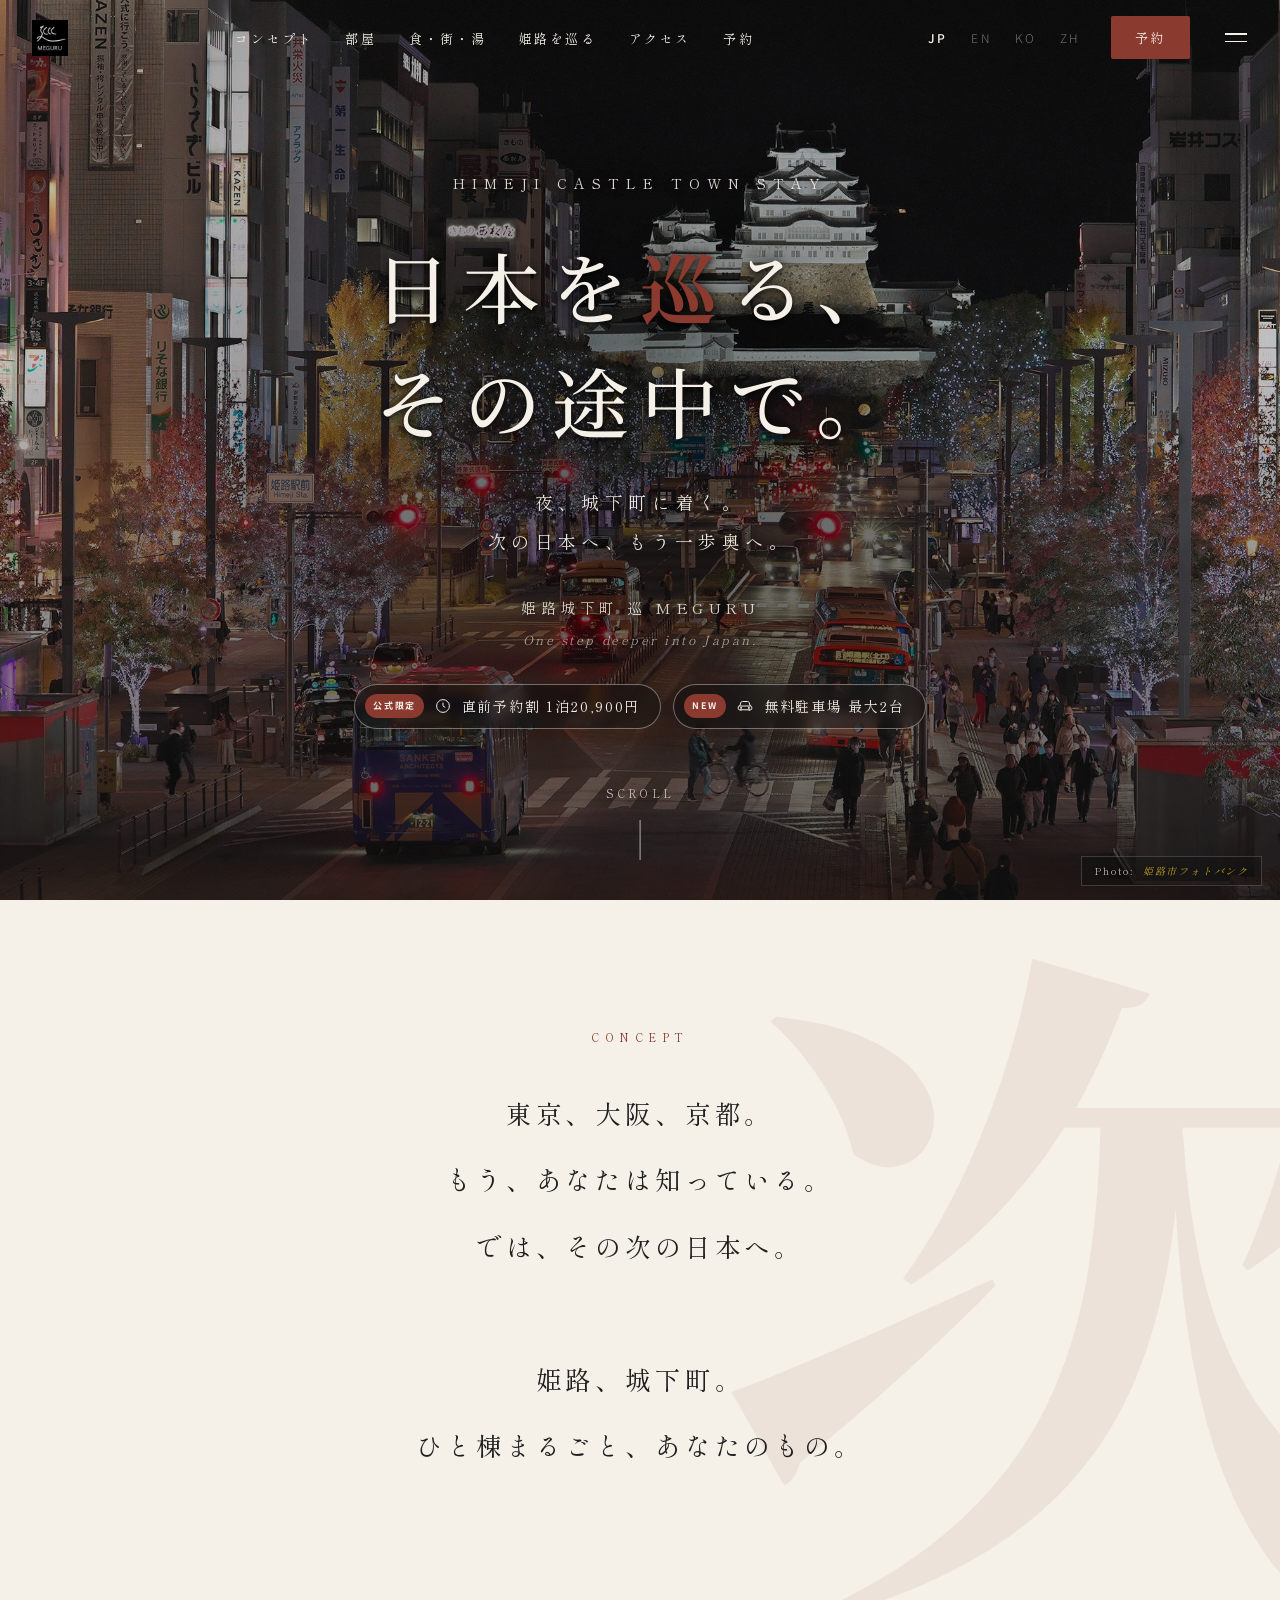
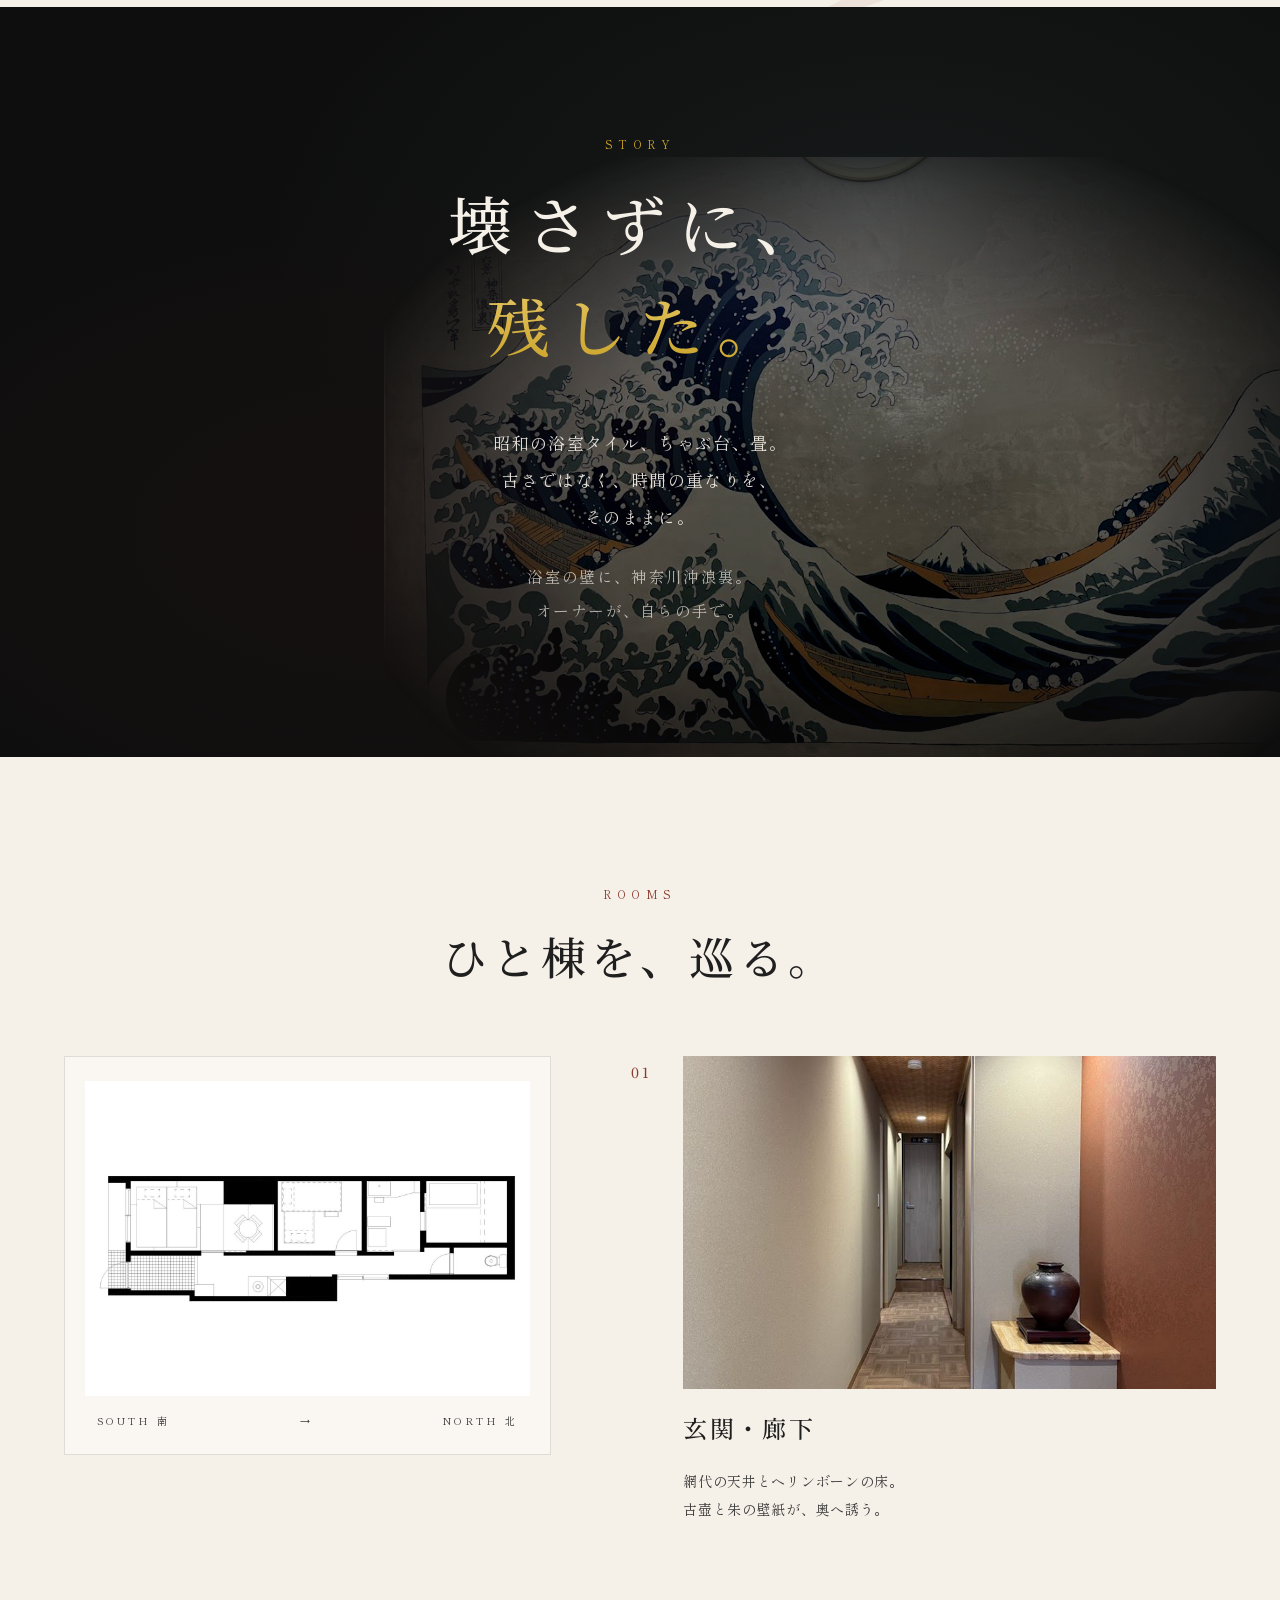
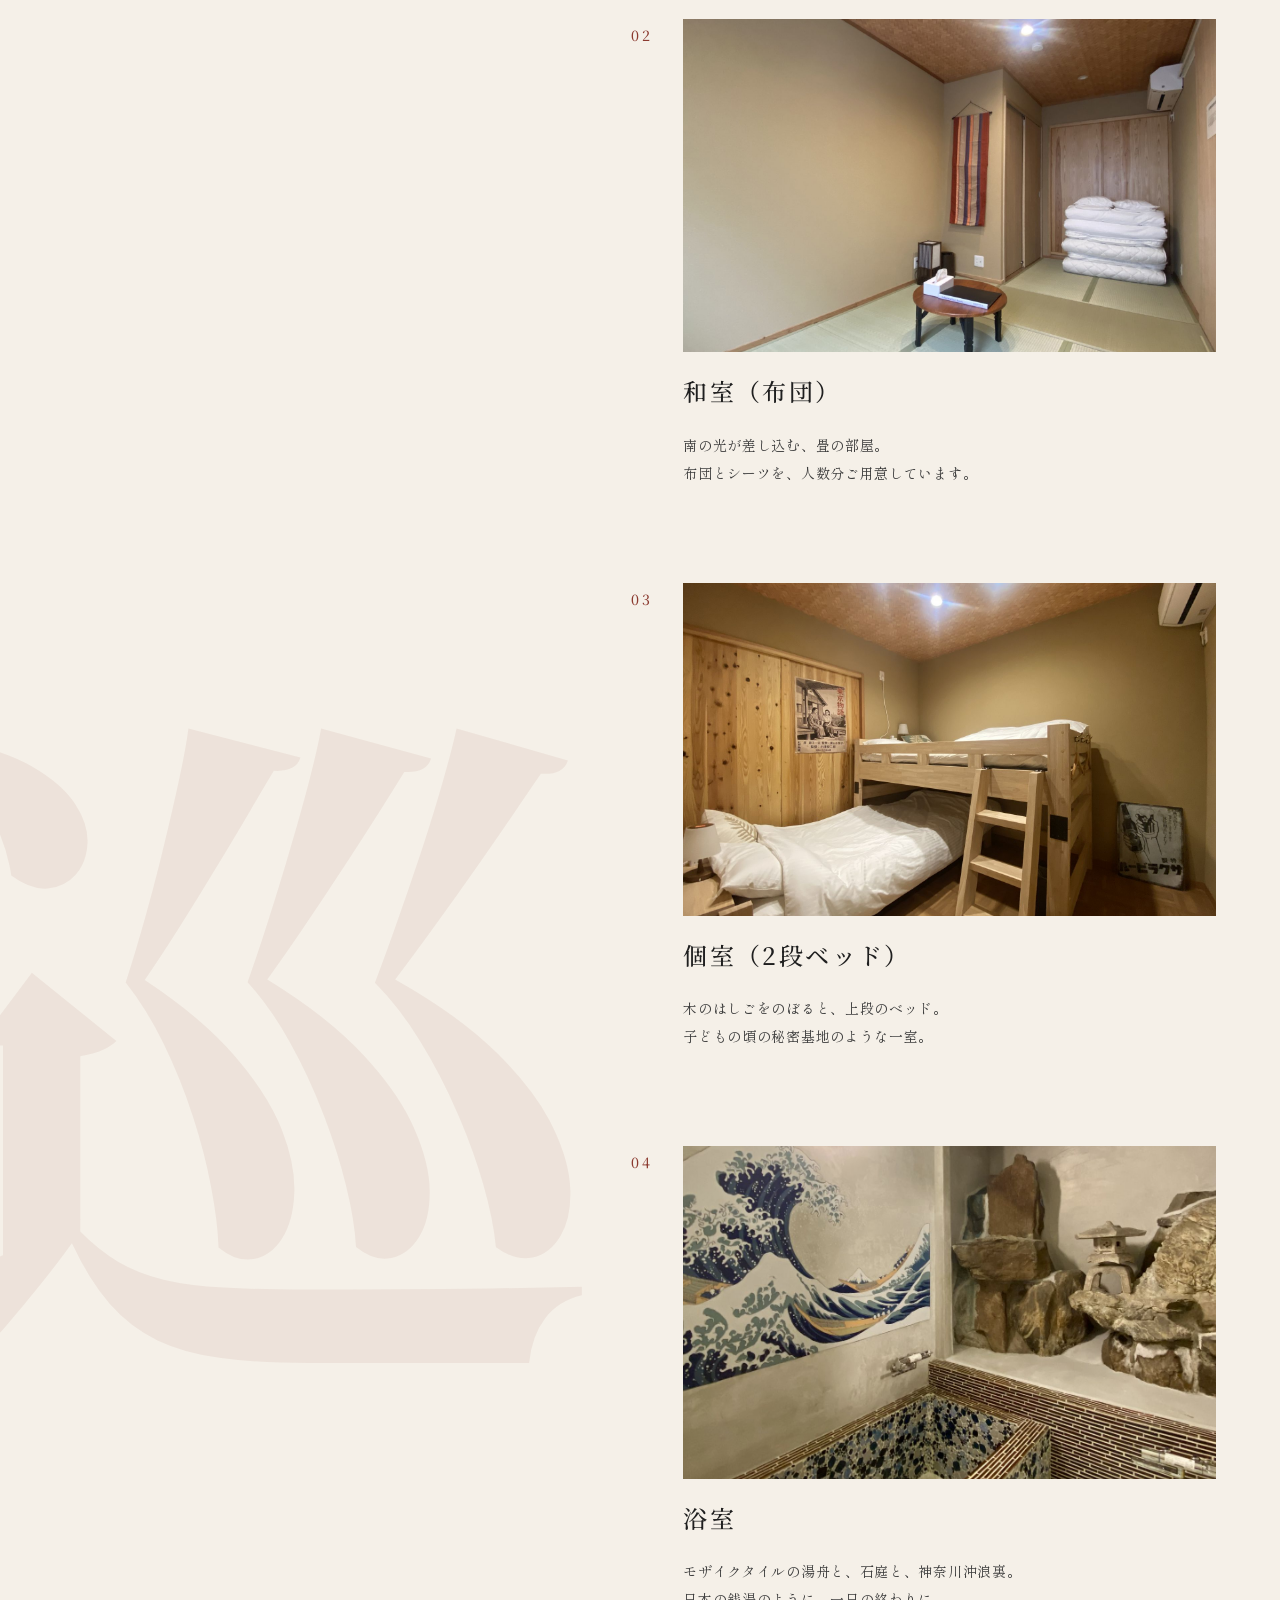
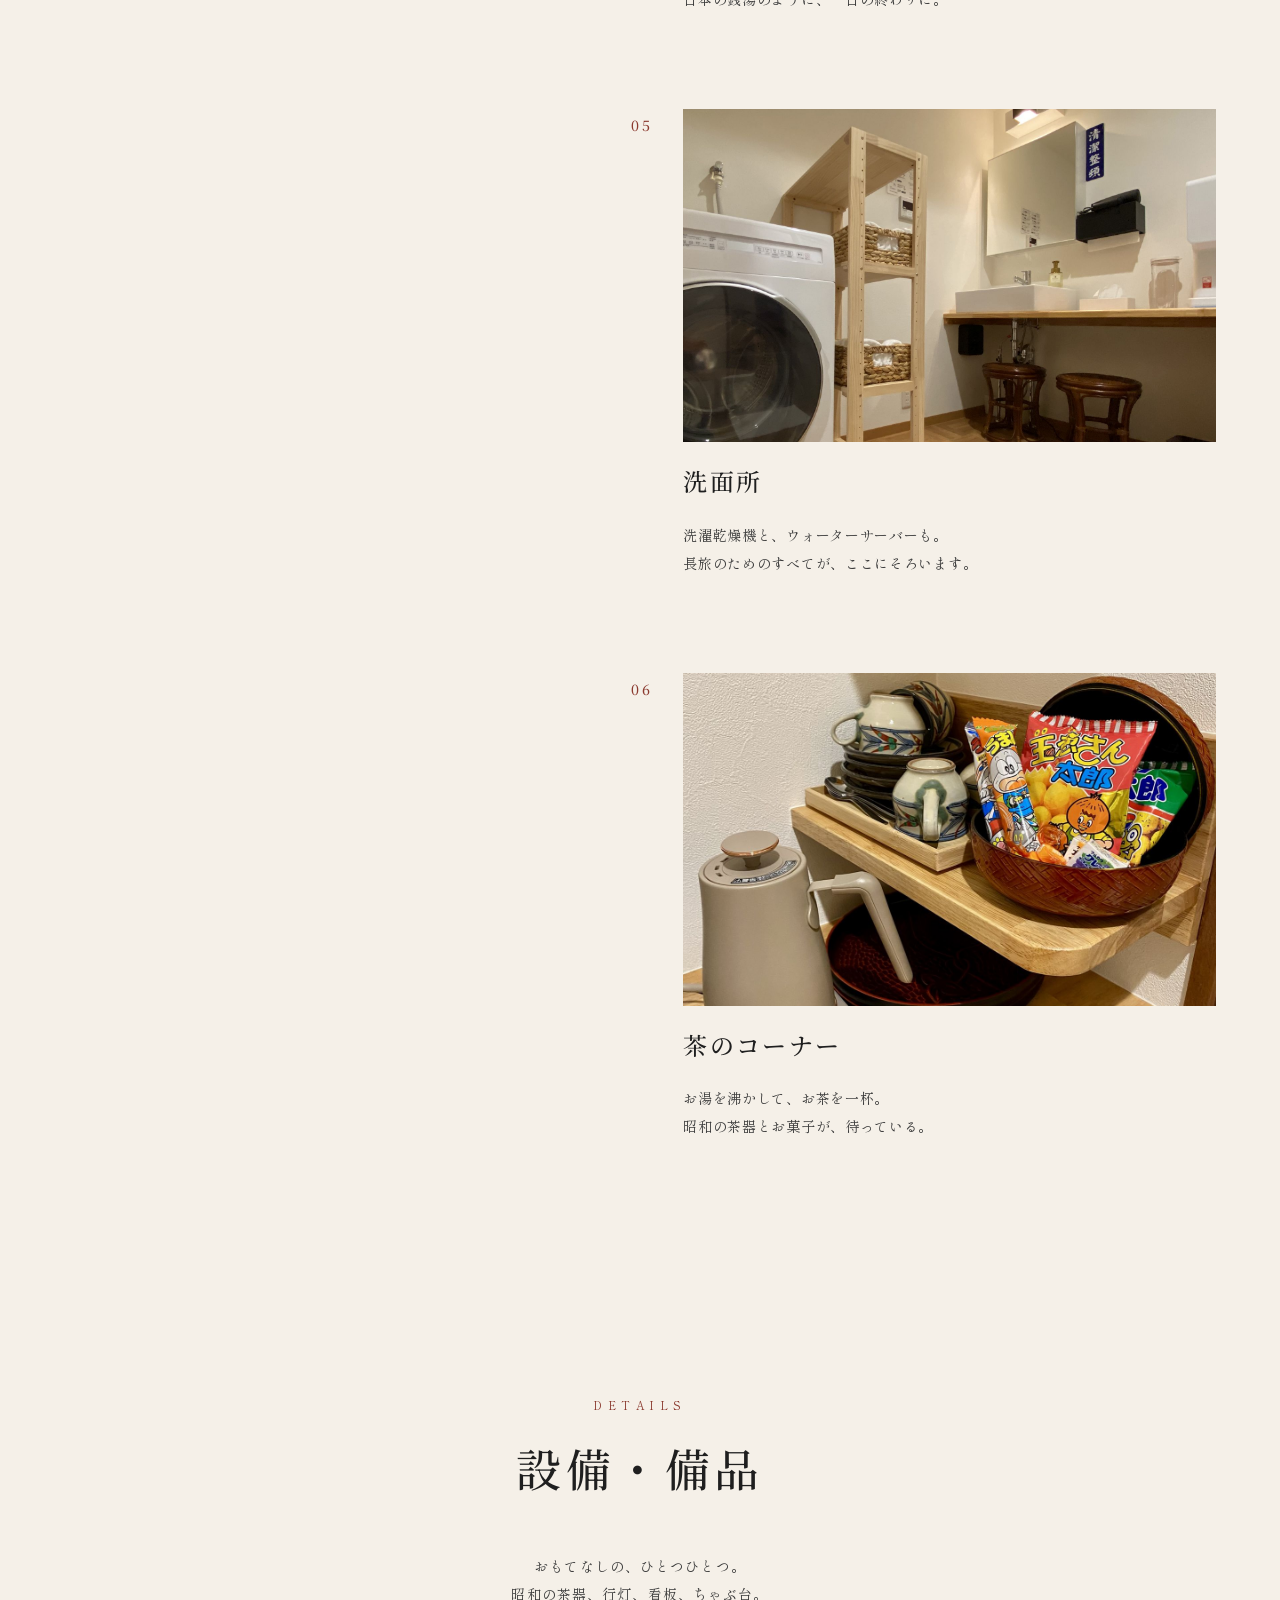
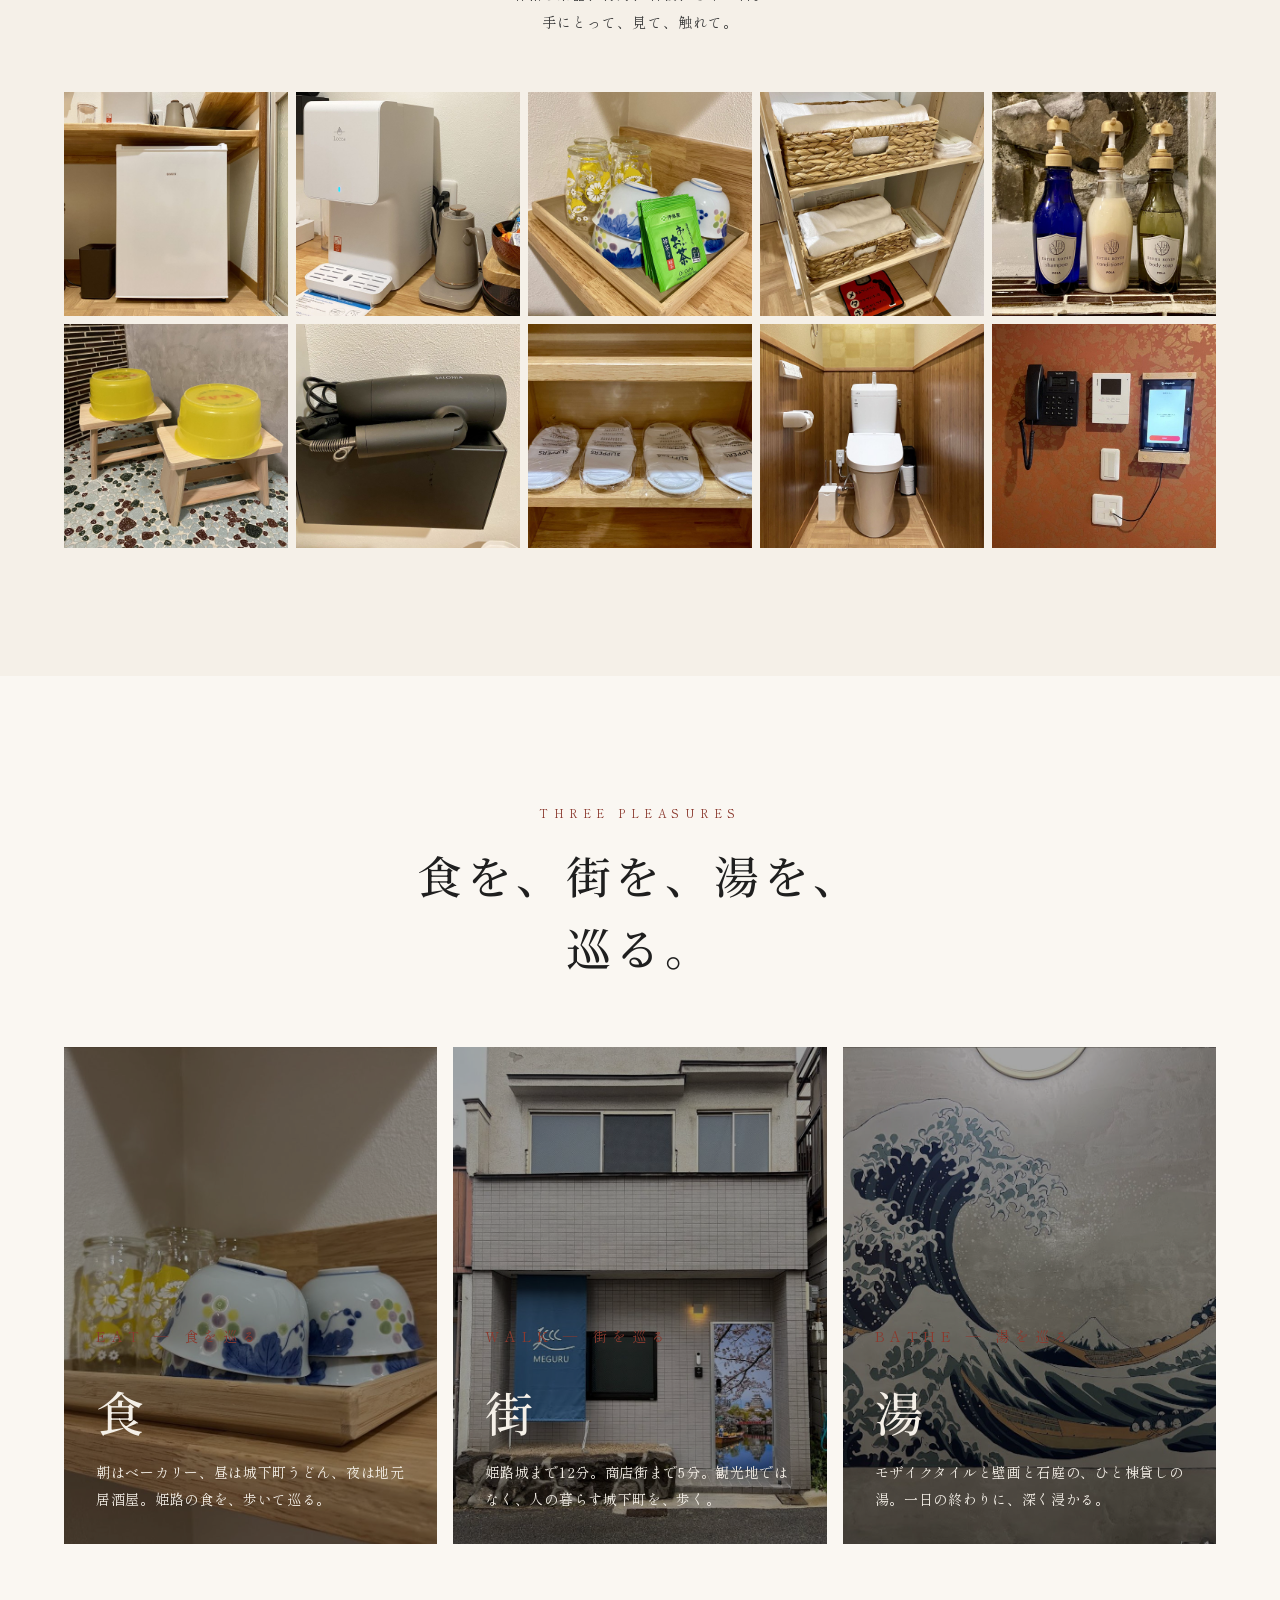
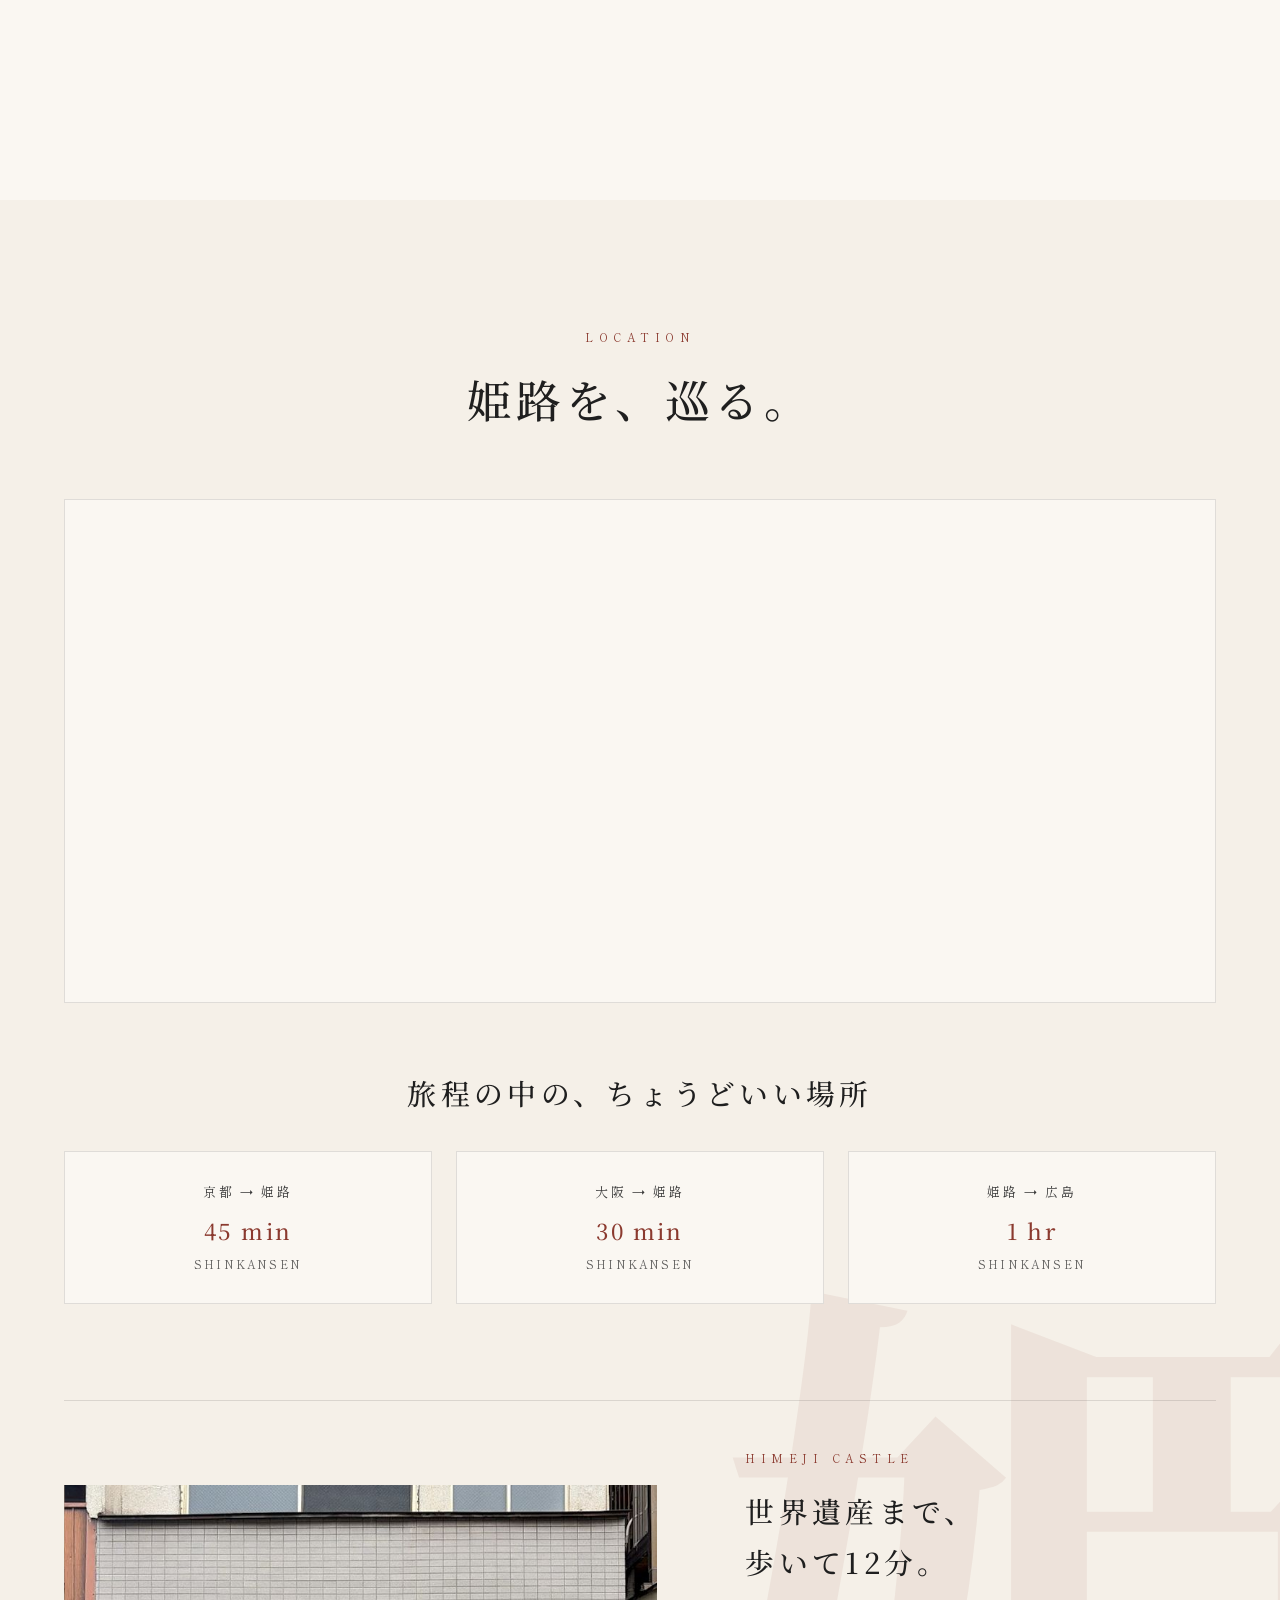
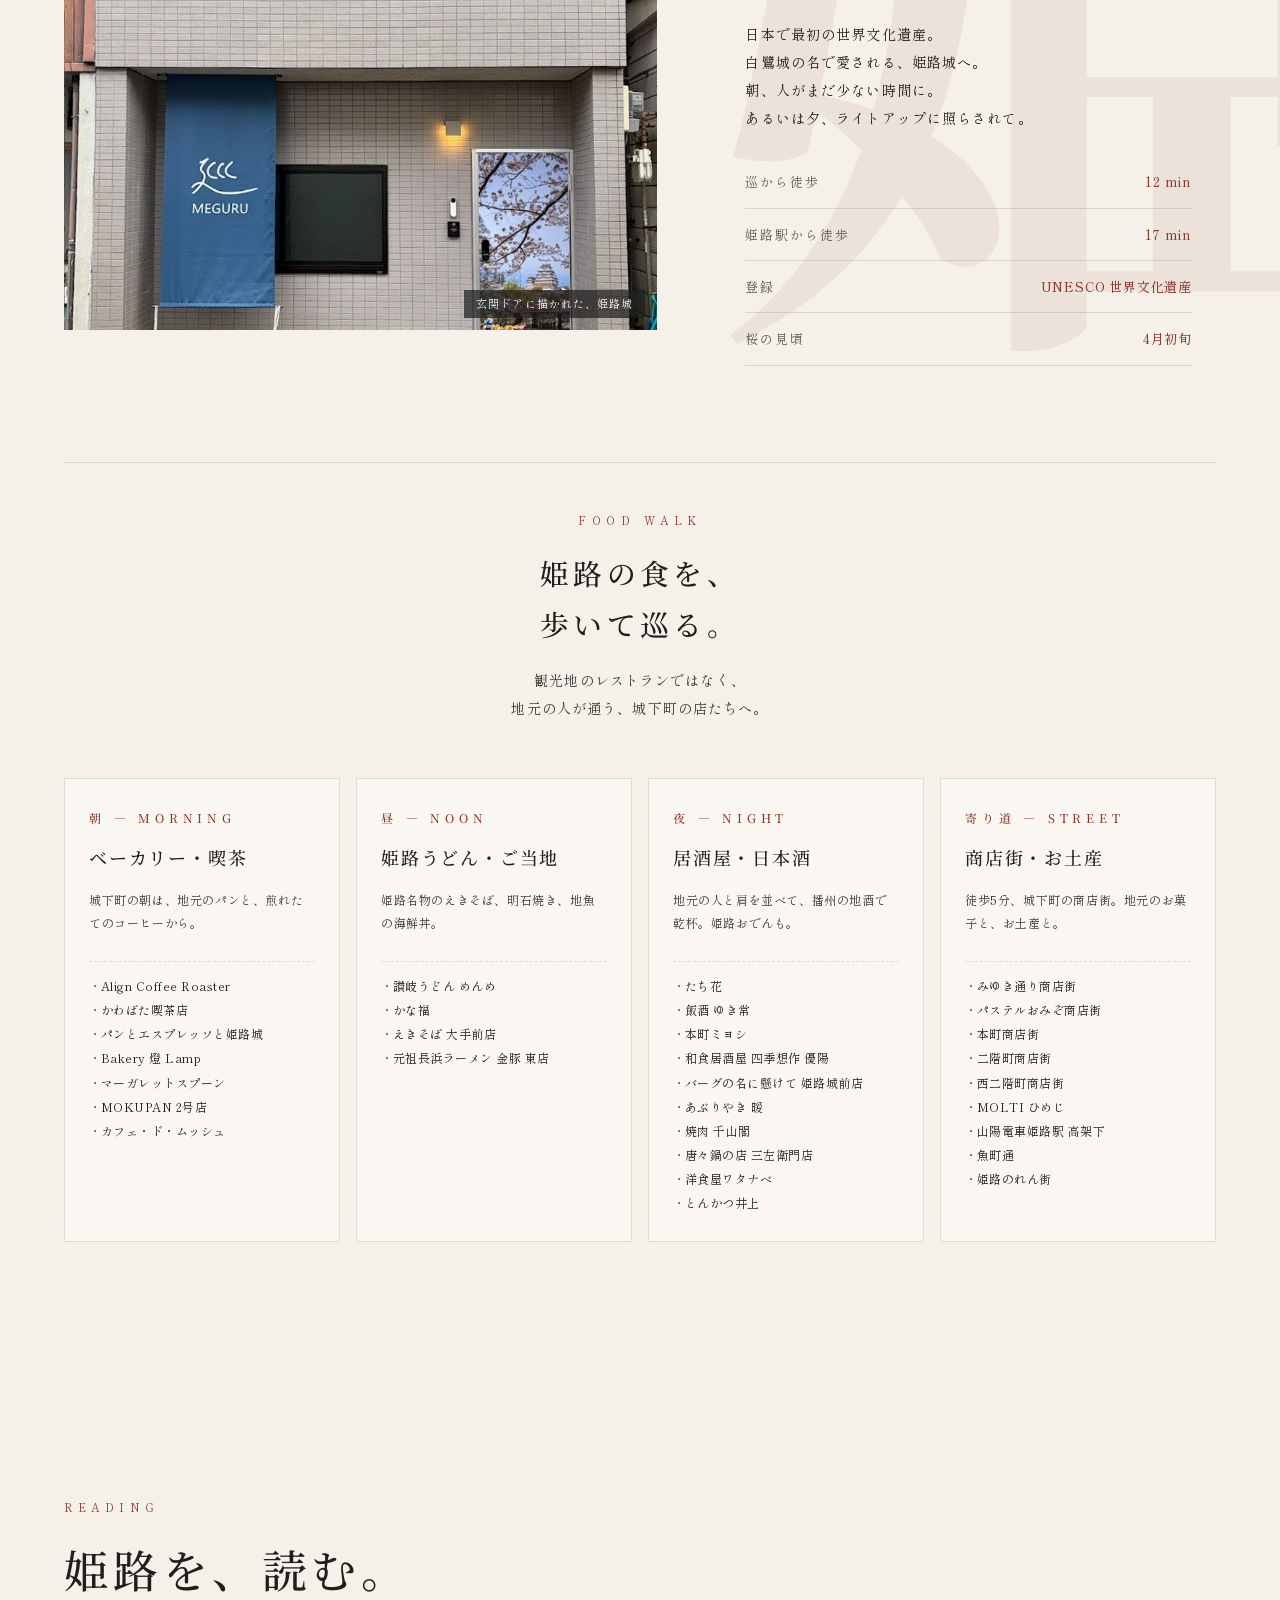
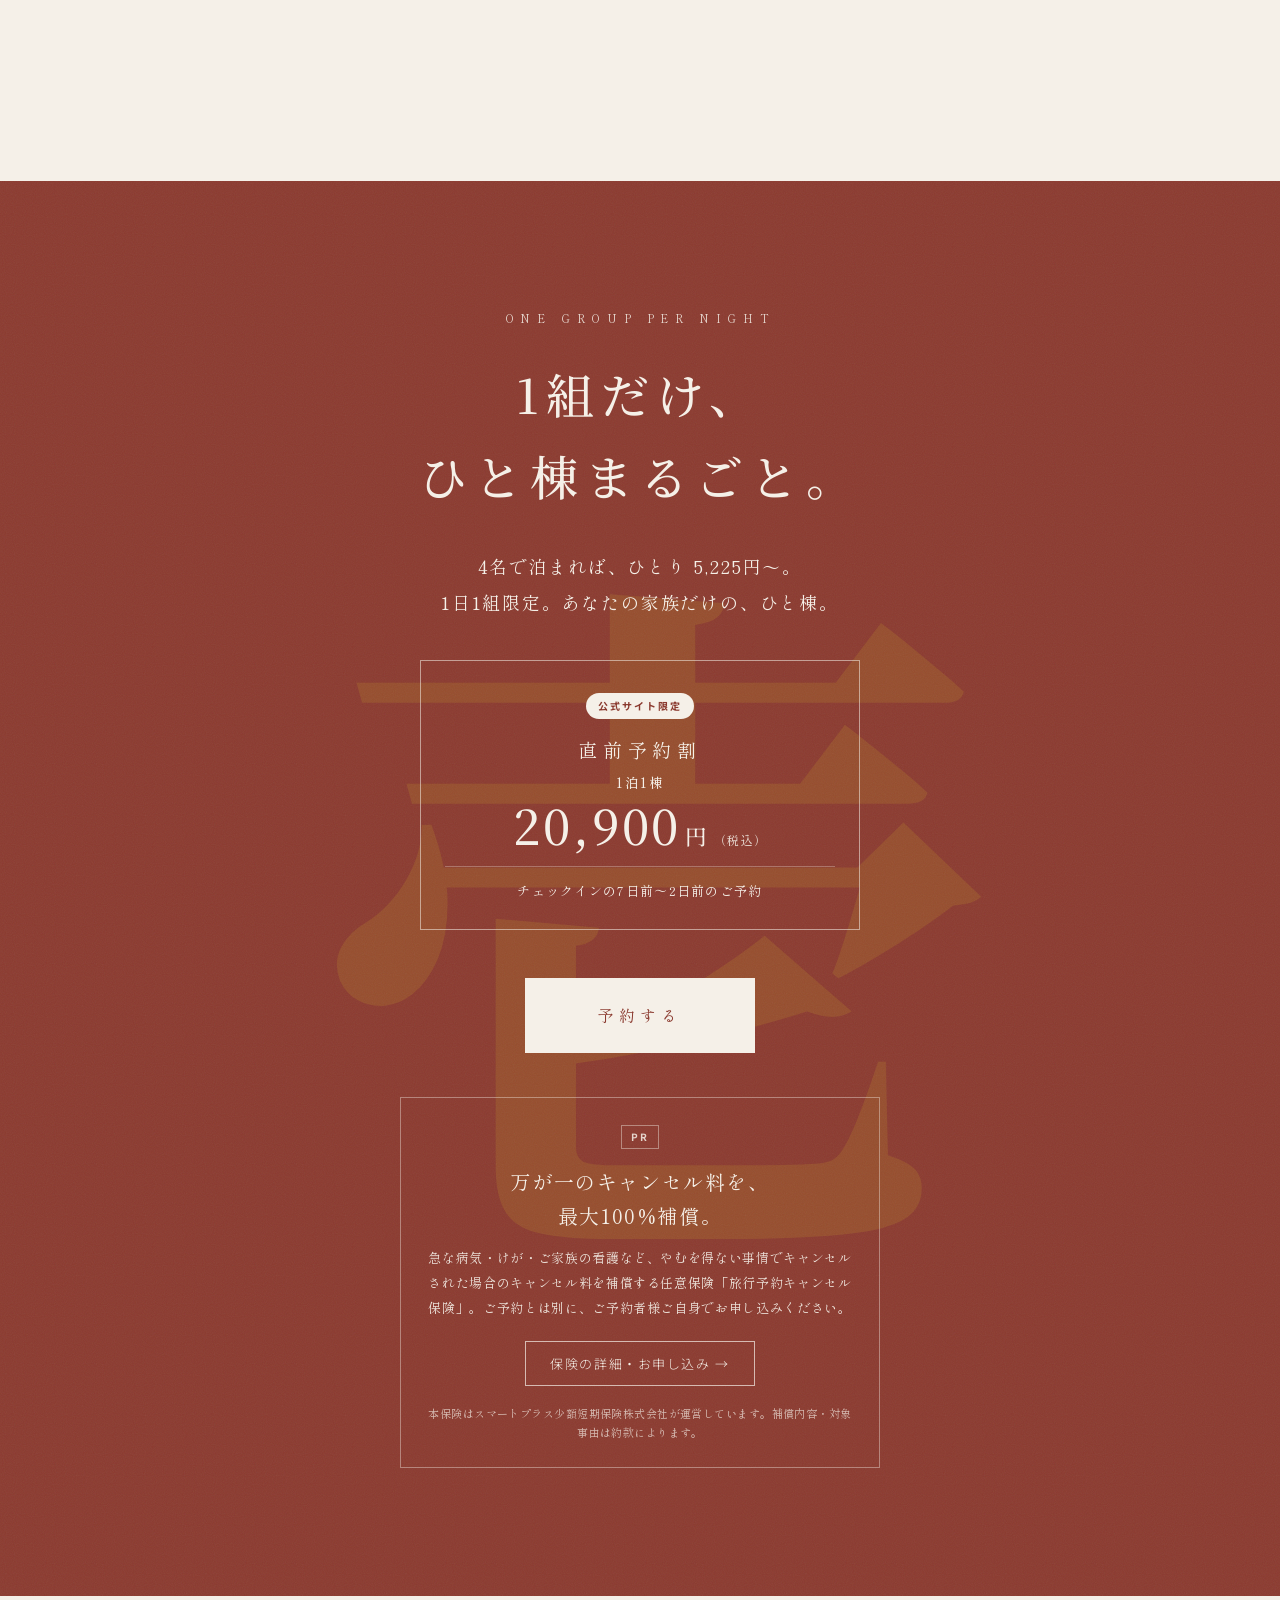
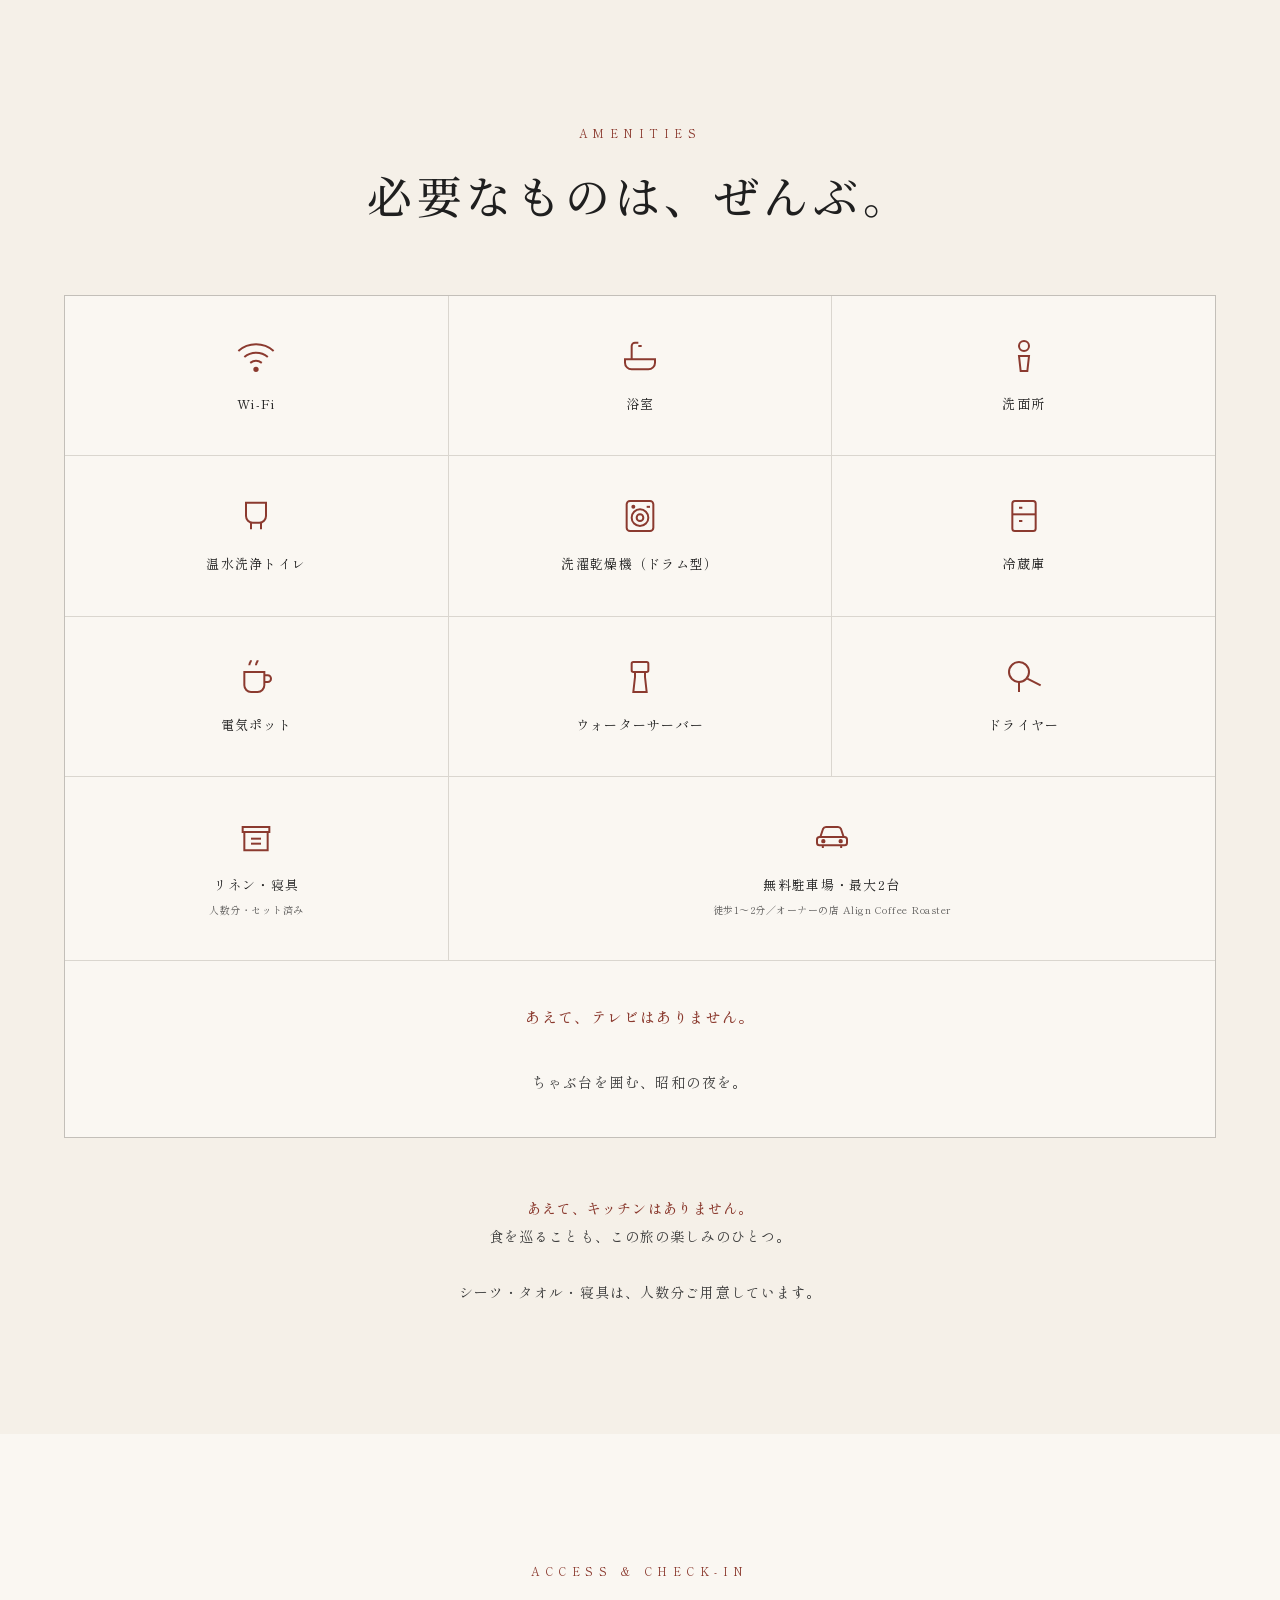
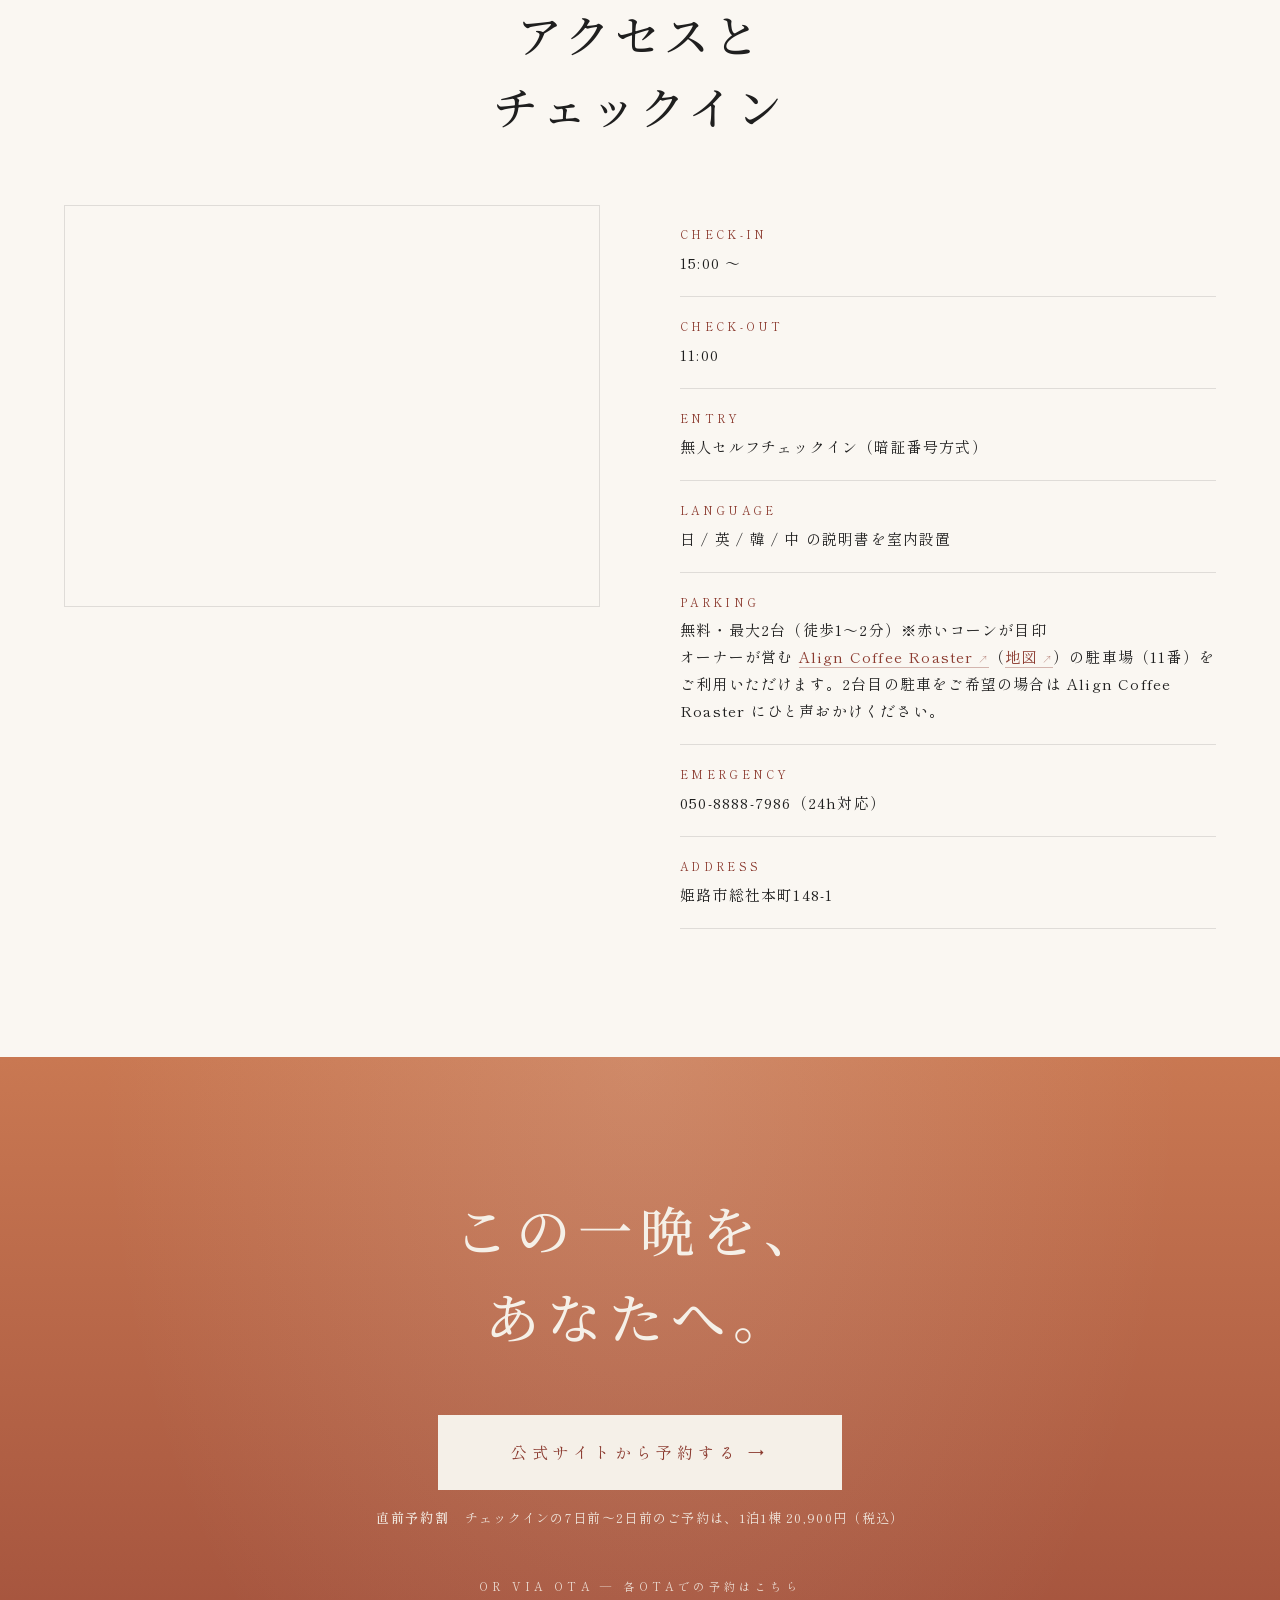
==== commit e0d27b74: "設備・備品ギャラリーの写真の説明文（alt）を空に変更（4言語） - 写真を見れば内容が分かるため、説明文は付けない方針に変更 - 追加時の例示コメントは残している  Co-Authored-By: " ====
--- a/index.html
+++ b/index.html
@@ -321,16 +321,16 @@
     <!-- 初期表示は最大10枚（5列×2段）／「もっと見る」で最大20枚まで表示されます。 -->
     <!-- 写真を追加するときは、このコメントの直下に <img> 行を追加してください。 -->
     <!-- 例: <img src="images/備品/IMG_XXXX.jpg" alt="商品名" loading="lazy"> -->
-    <img src="images/備品/IMG_5578.jpg" alt="冷蔵庫" loading="lazy">
-    <img src="images/備品/IMG_5600.jpg" alt="ウォーターサーバーとケトル" loading="lazy">
-    <img src="images/備品/IMG_5585.jpg" alt="湯呑みとグラス、お茶" loading="lazy">
-    <img src="images/備品/IMG_5589.jpg" alt="タオル" loading="lazy">
-    <img src="images/備品/IMG_5596.jpg" alt="シャンプー・コンディショナー・ボディソープ" loading="lazy">
-    <img src="images/備品/IMG_5597.jpg" alt="洗面器と風呂椅子" loading="lazy">
-    <img src="images/備品/IMG_5587.jpg" alt="ドライヤー" loading="lazy">
-    <img src="images/備品/IMG_5565.jpg" alt="スリッパ" loading="lazy">
-    <img src="images/備品/IMG_5605.jpg" alt="トイレ" loading="lazy">
-    <img src="images/備品/20260514025637.jpg" alt="電話・インターホン・タブレット" loading="lazy">
+    <img src="images/備品/IMG_5578.jpg" alt="" loading="lazy">
+    <img src="images/備品/IMG_5600.jpg" alt="" loading="lazy">
+    <img src="images/備品/IMG_5585.jpg" alt="" loading="lazy">
+    <img src="images/備品/IMG_5589.jpg" alt="" loading="lazy">
+    <img src="images/備品/IMG_5596.jpg" alt="" loading="lazy">
+    <img src="images/備品/IMG_5597.jpg" alt="" loading="lazy">
+    <img src="images/備品/IMG_5587.jpg" alt="" loading="lazy">
+    <img src="images/備品/IMG_5565.jpg" alt="" loading="lazy">
+    <img src="images/備品/IMG_5605.jpg" alt="" loading="lazy">
+    <img src="images/備品/20260514025637.jpg" alt="" loading="lazy">
   </div>
 
   <div class="details__more fade-in" id="detailsMoreWrap">
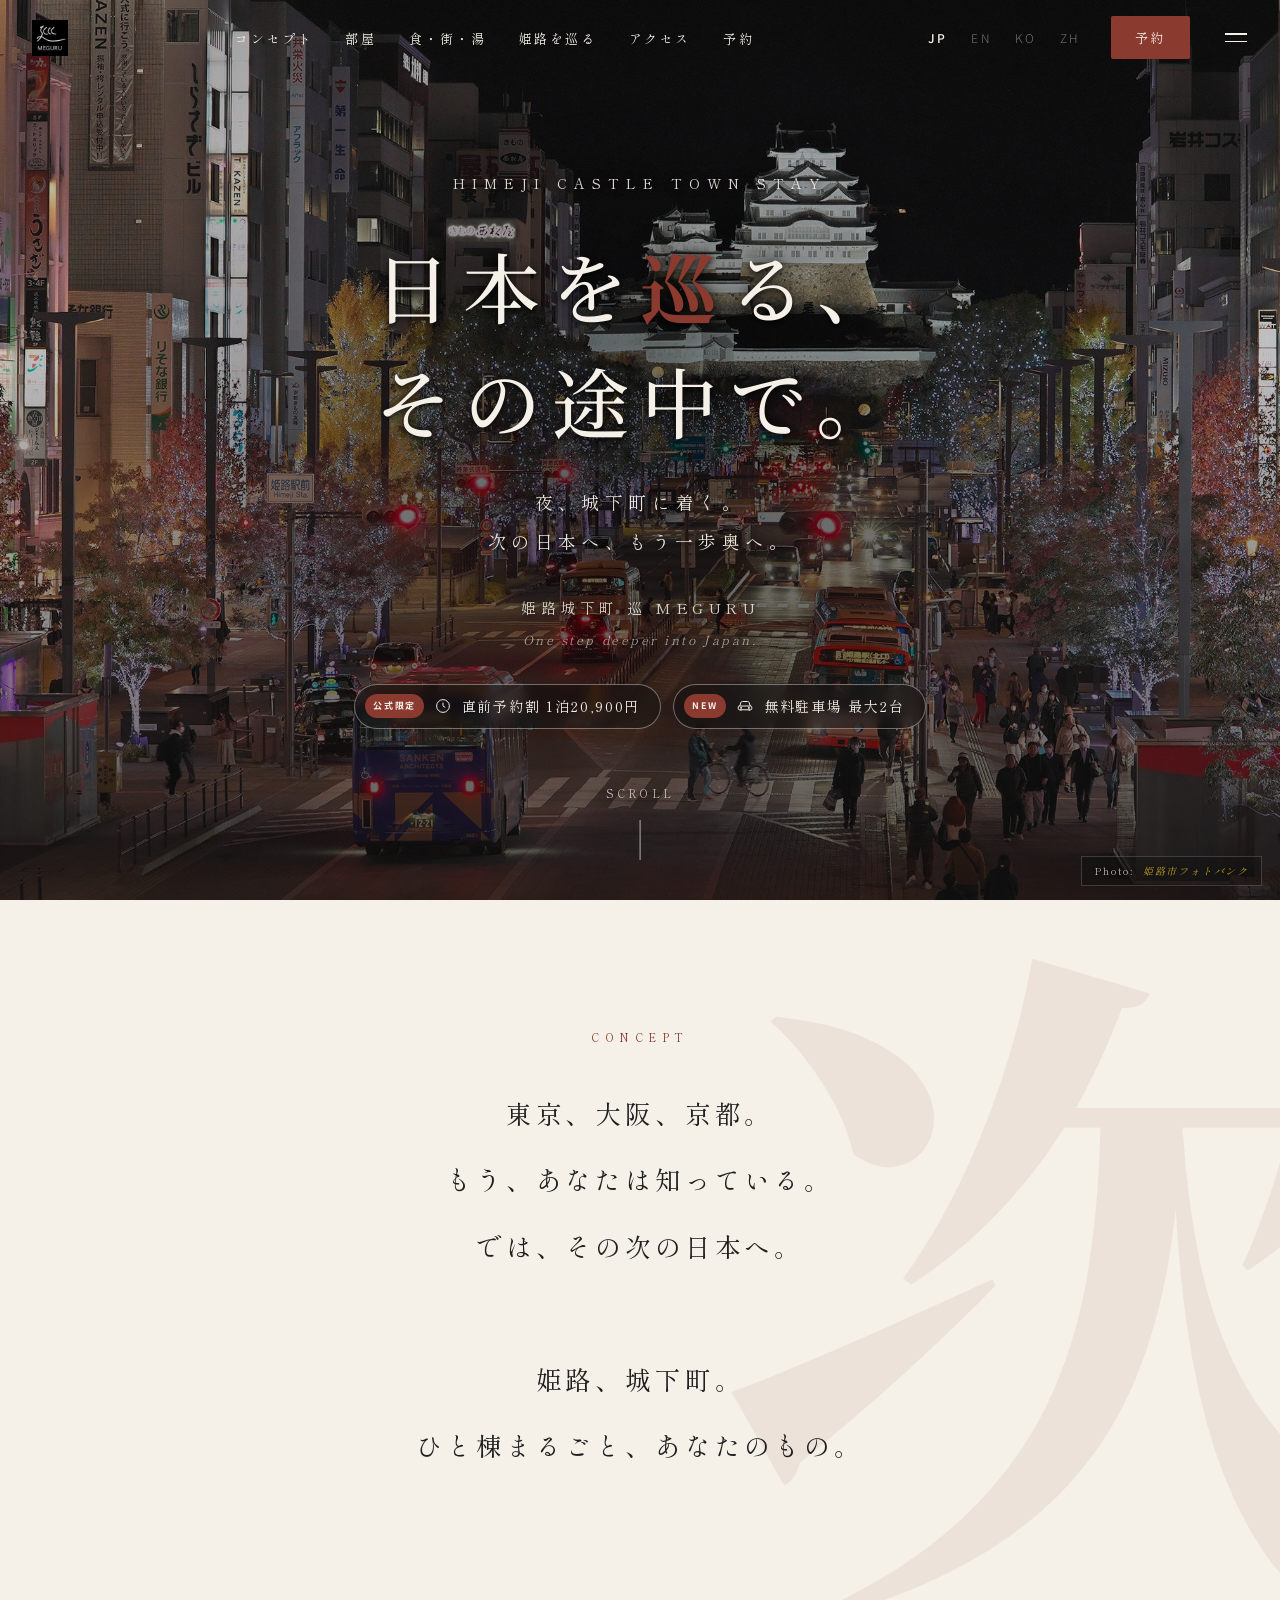
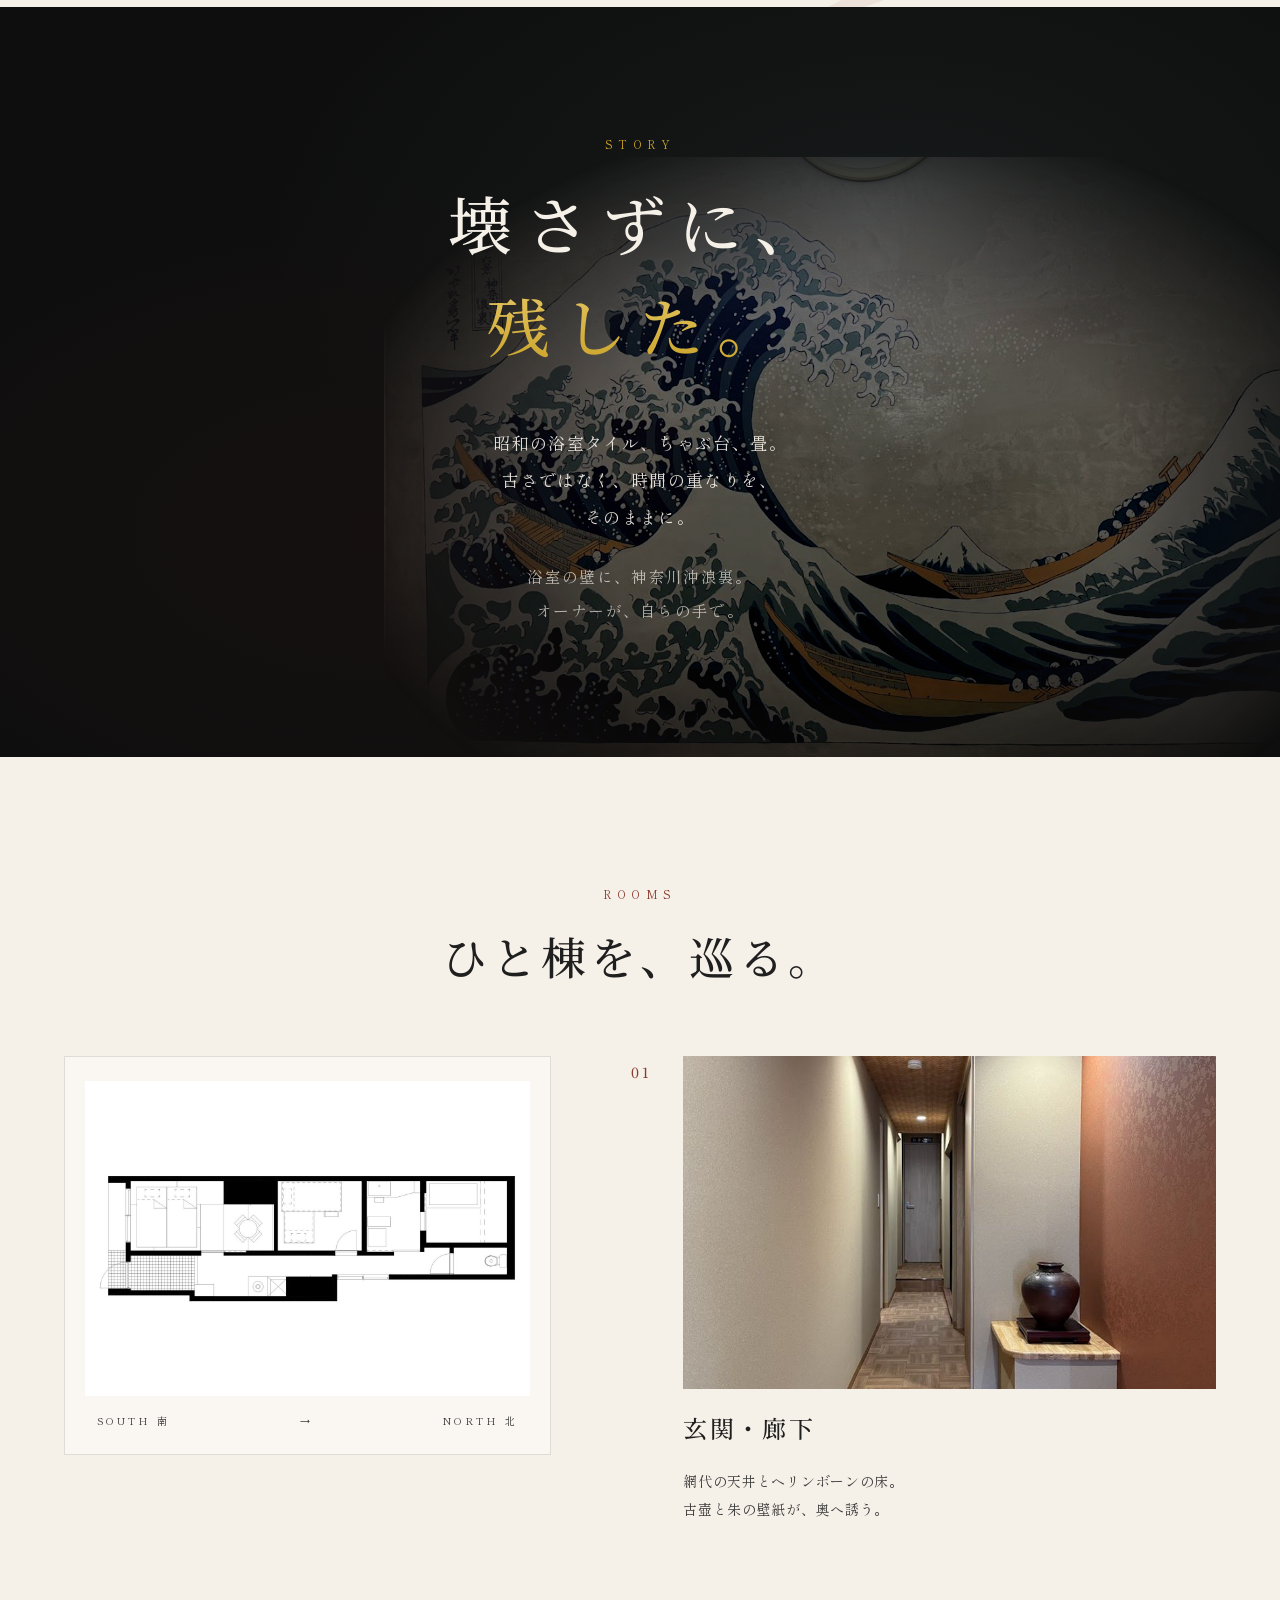
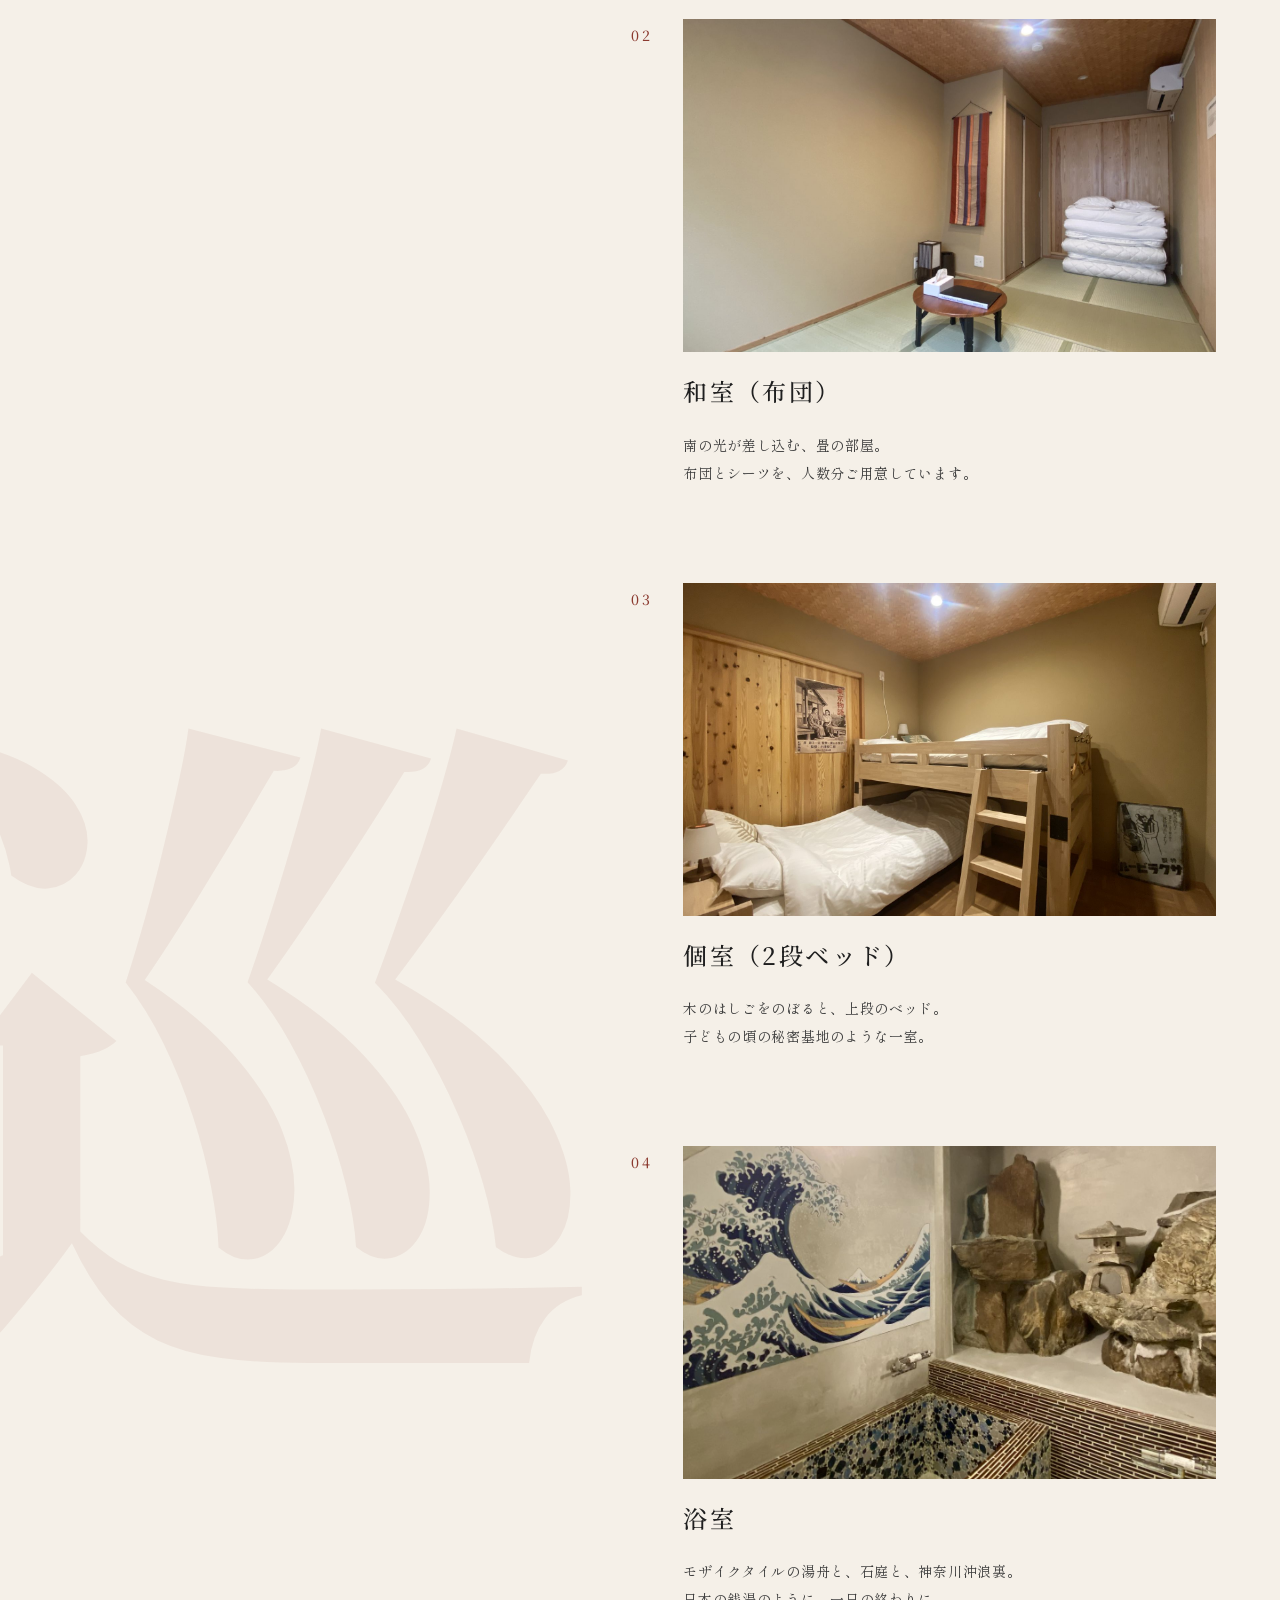
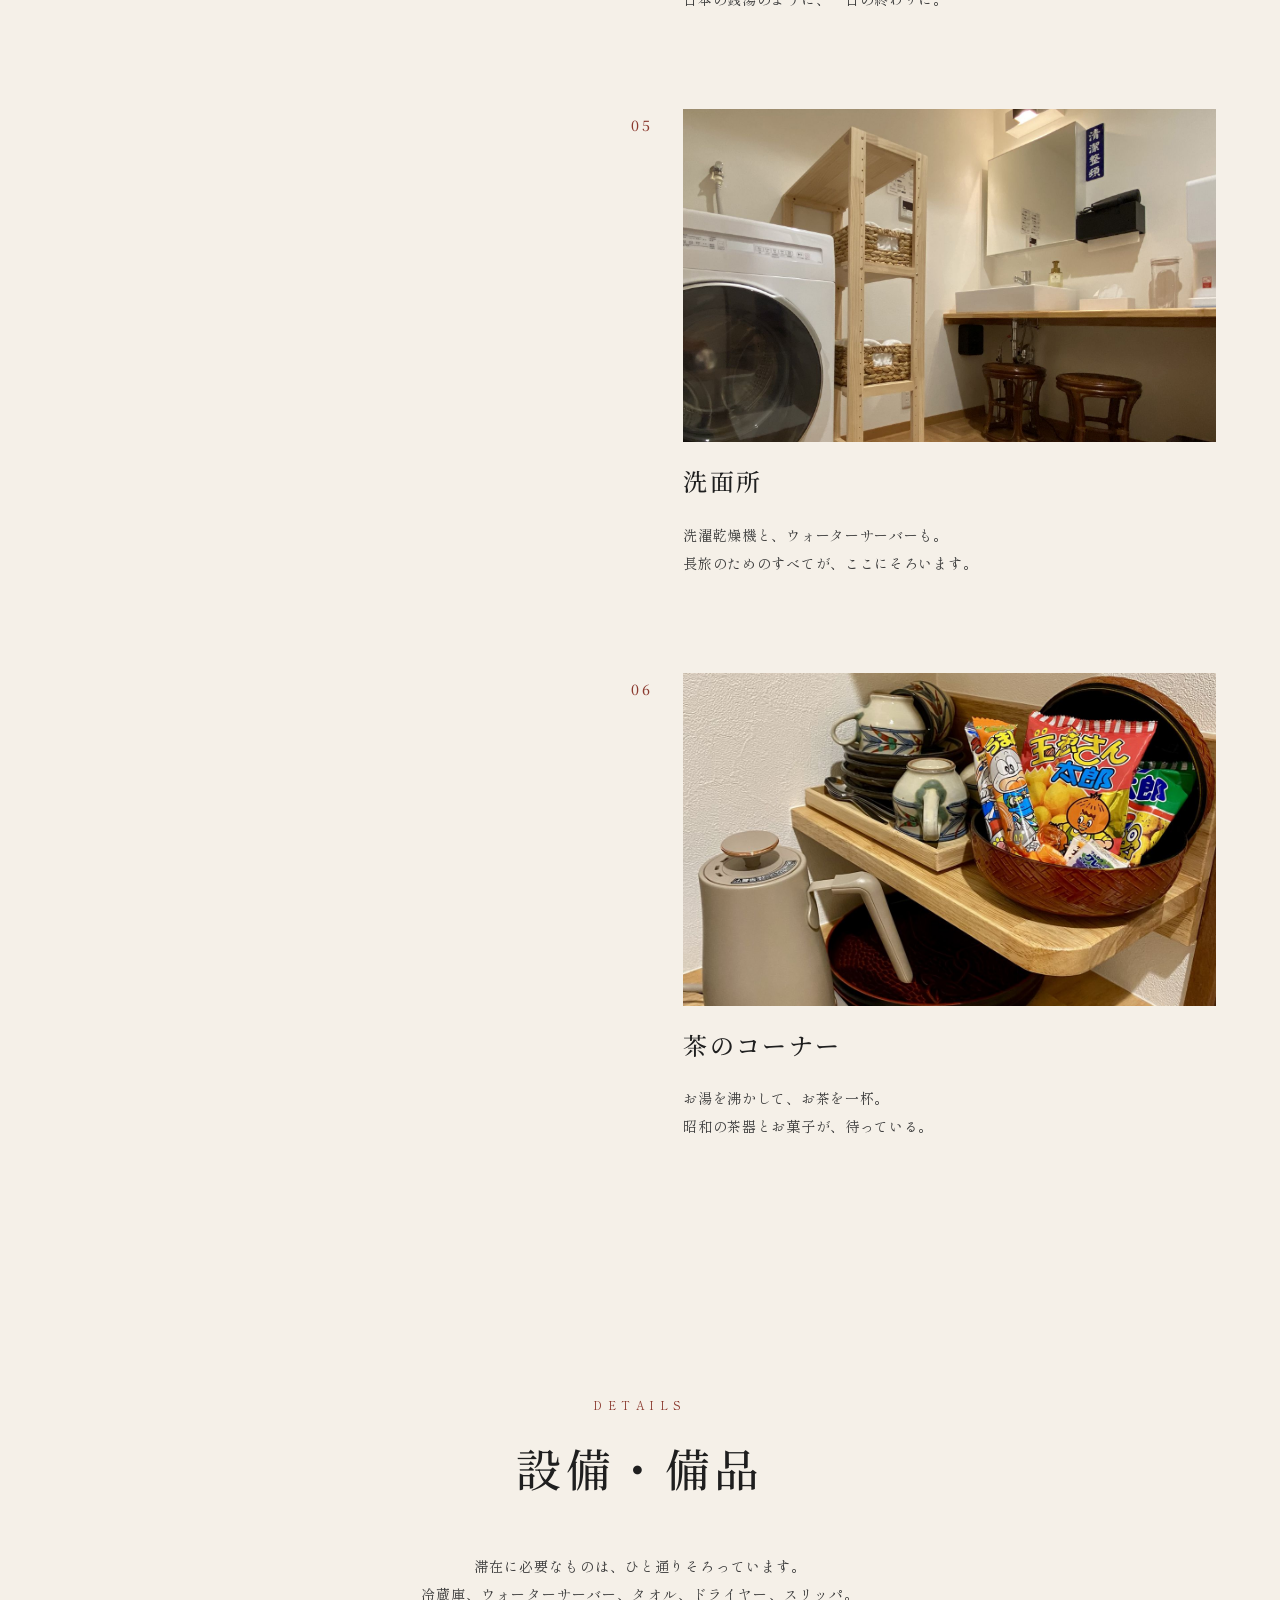
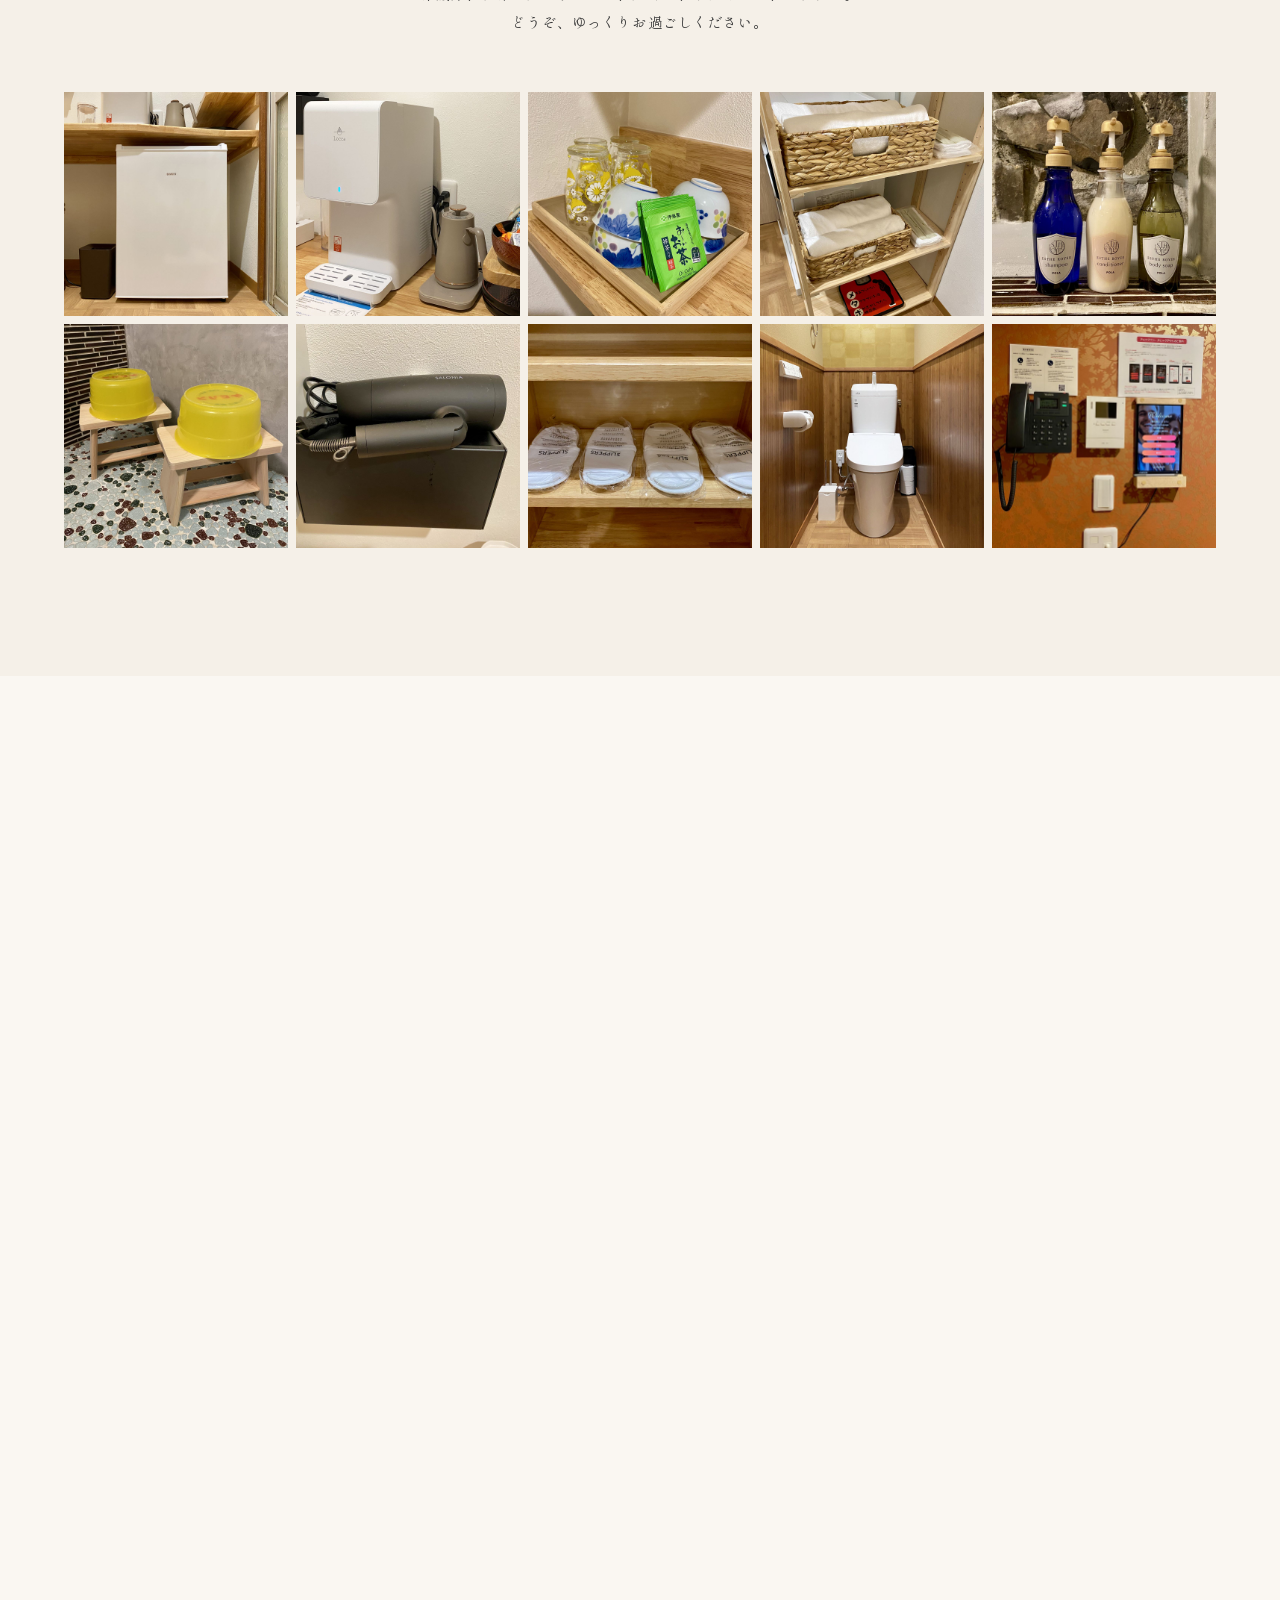
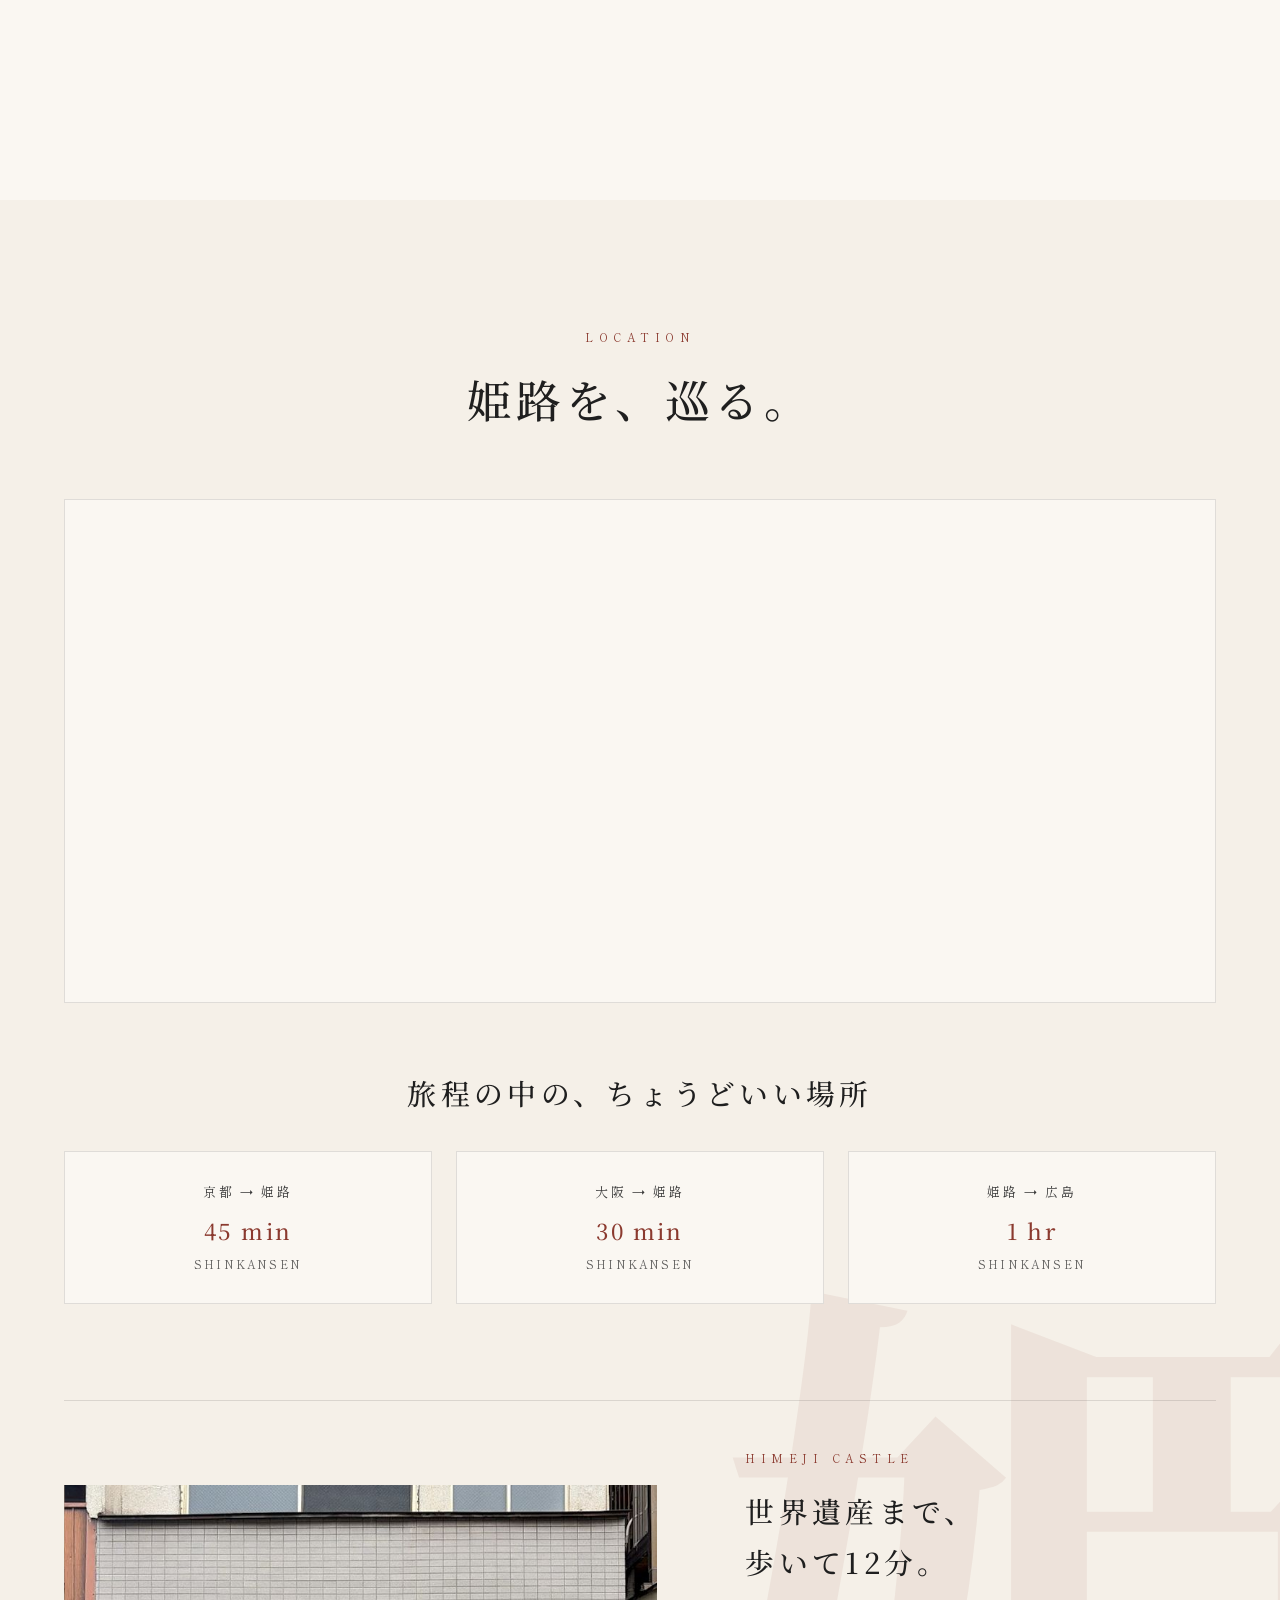
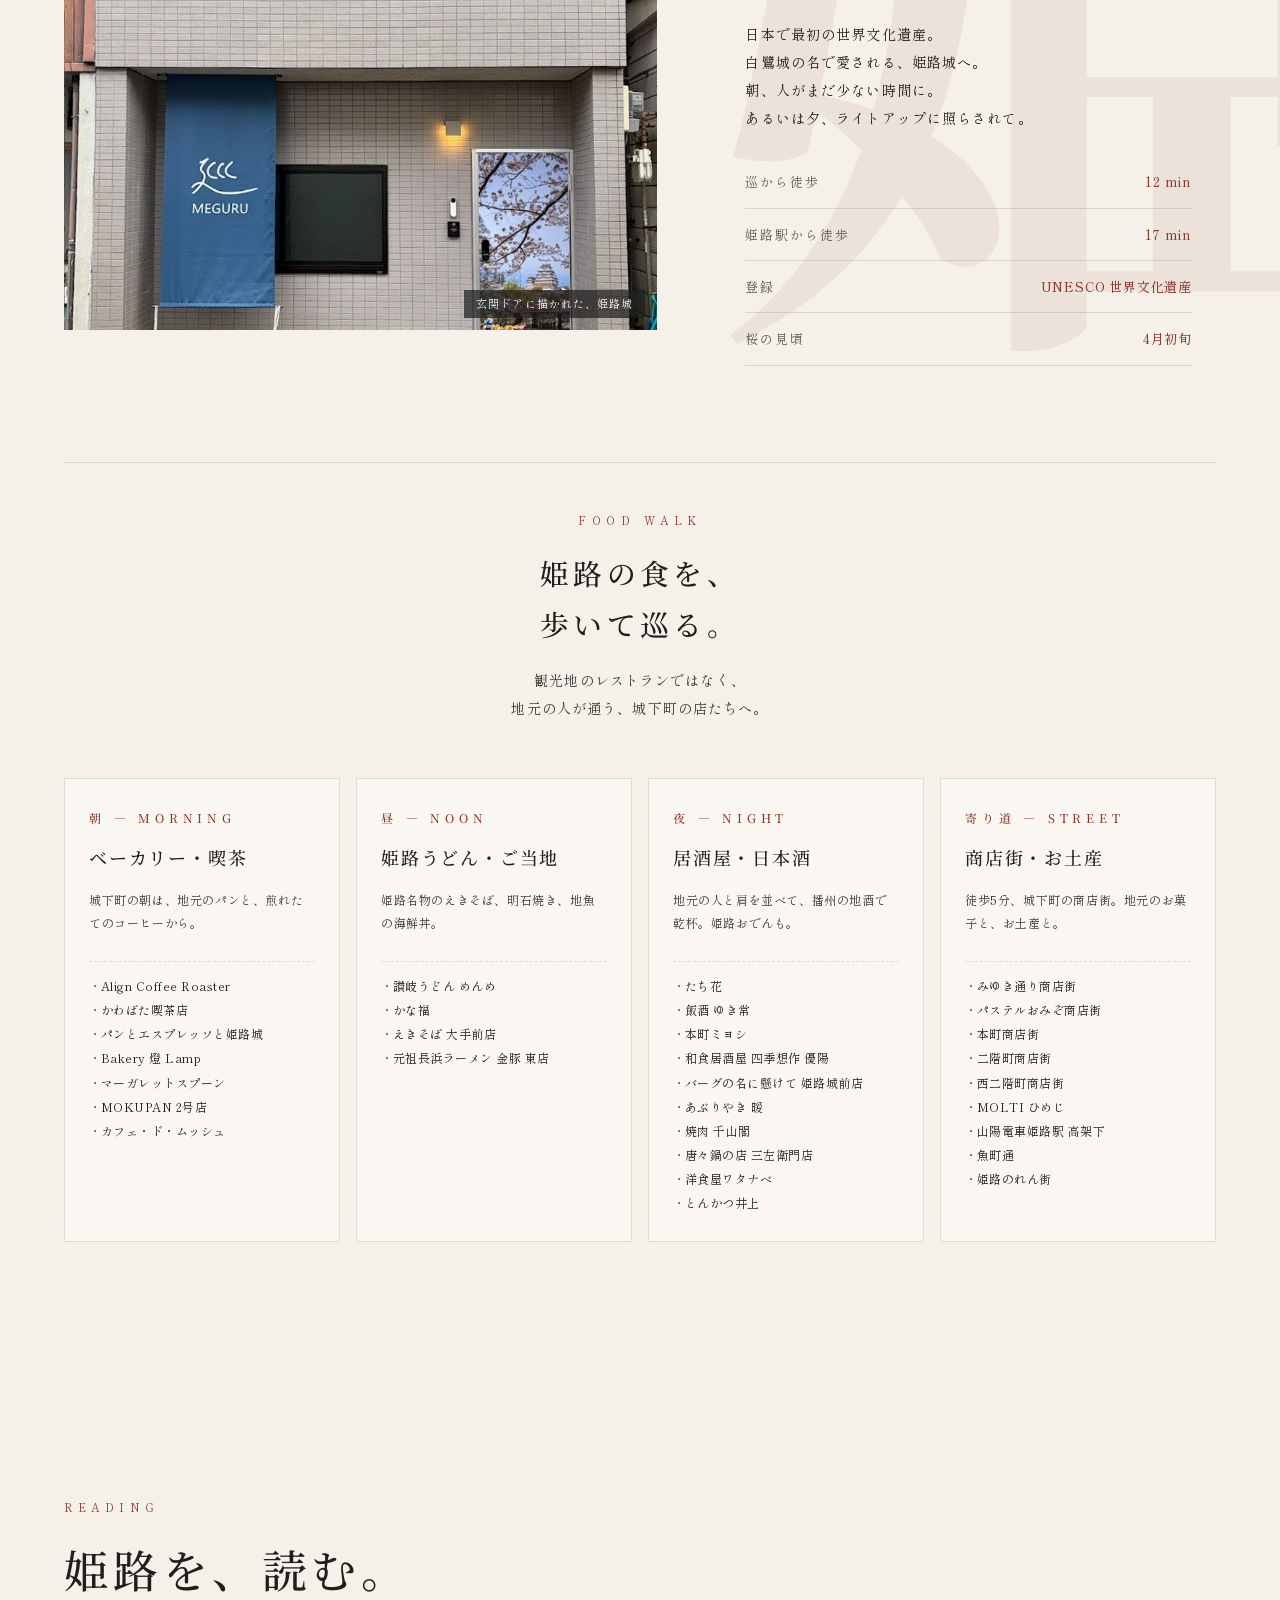
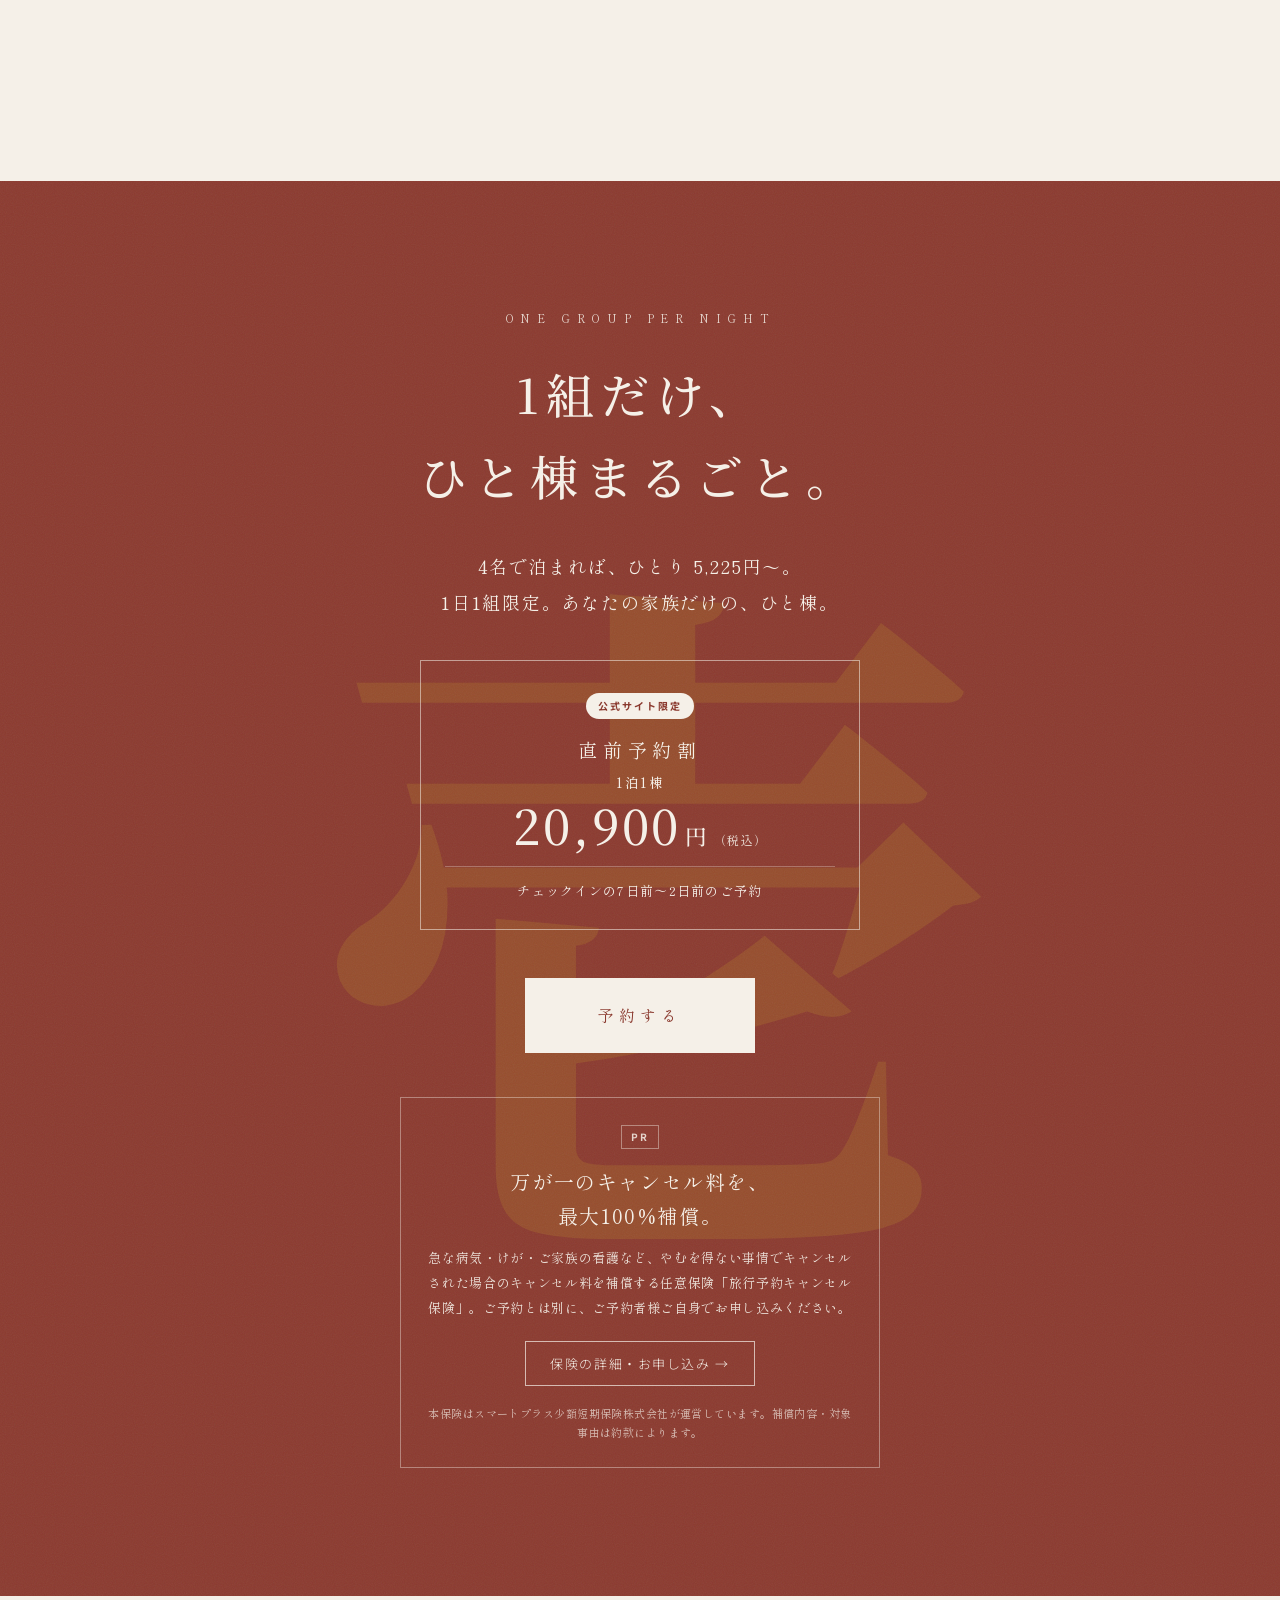
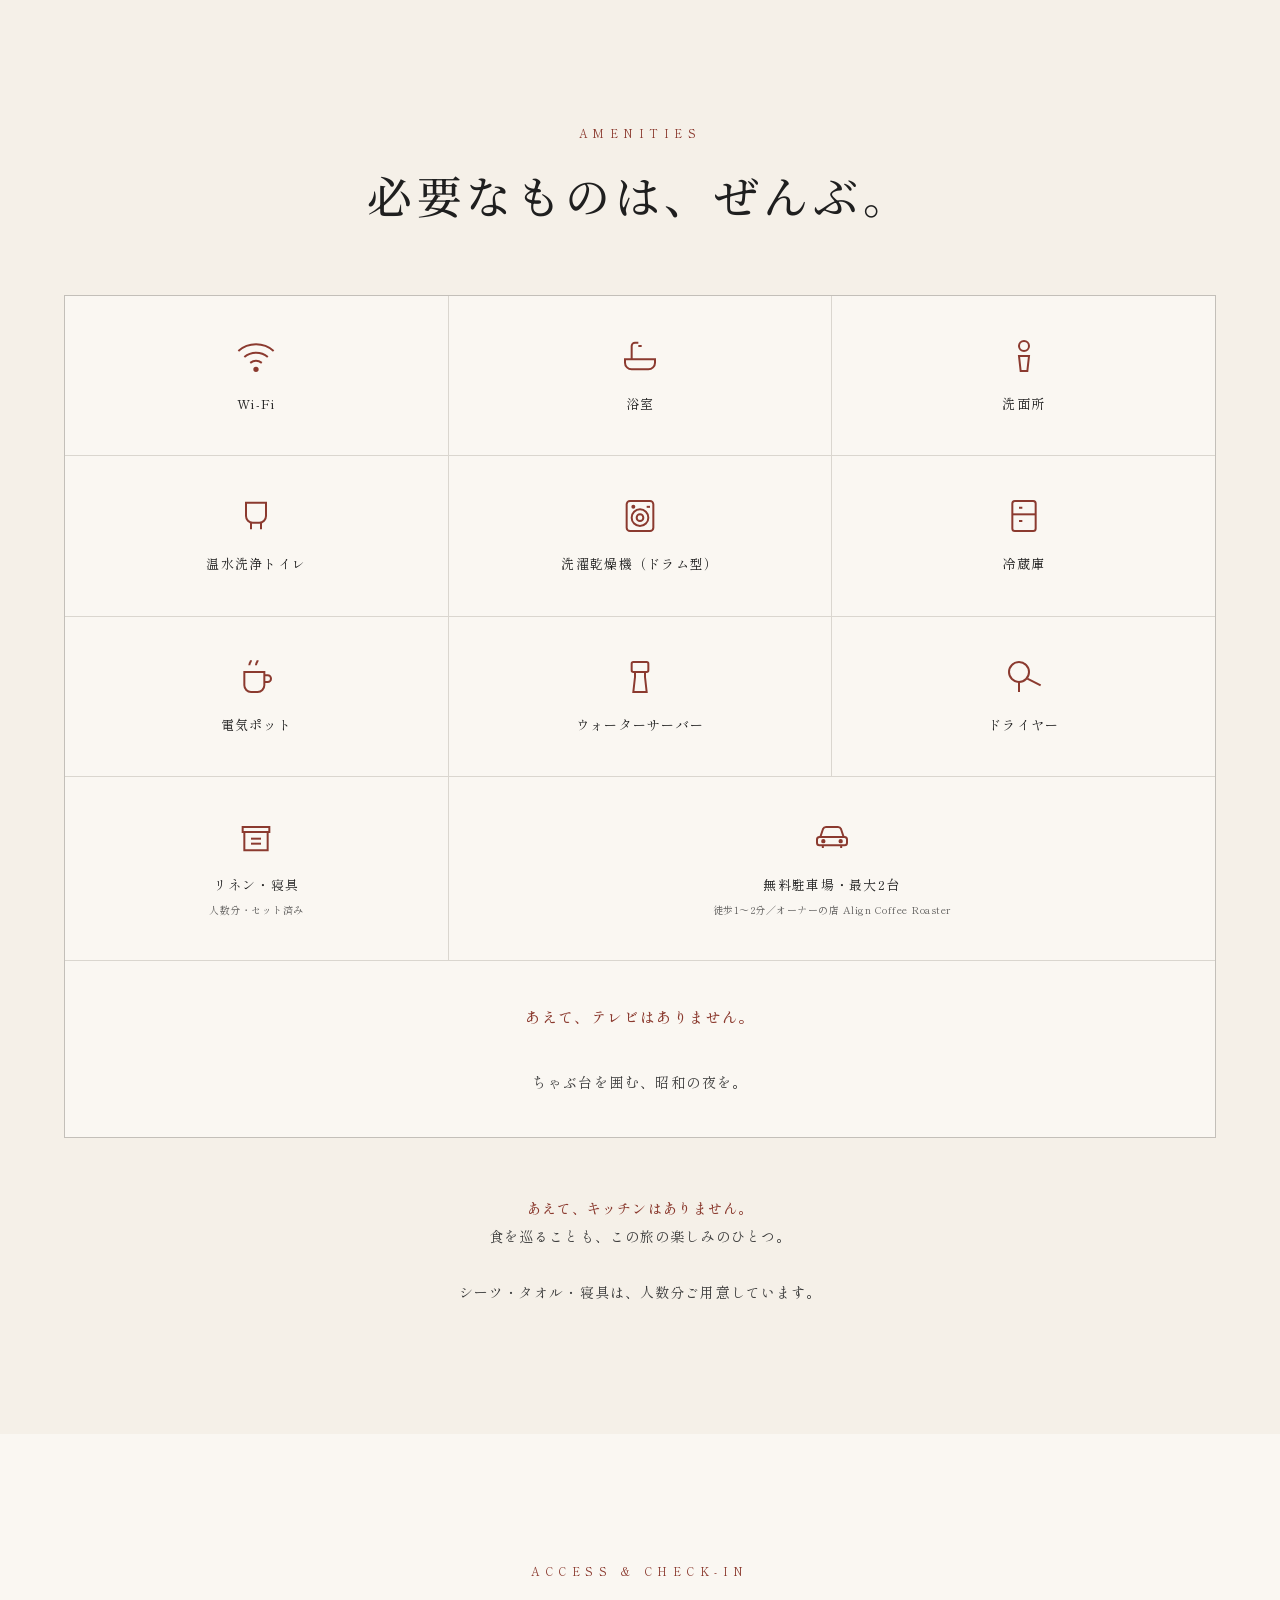
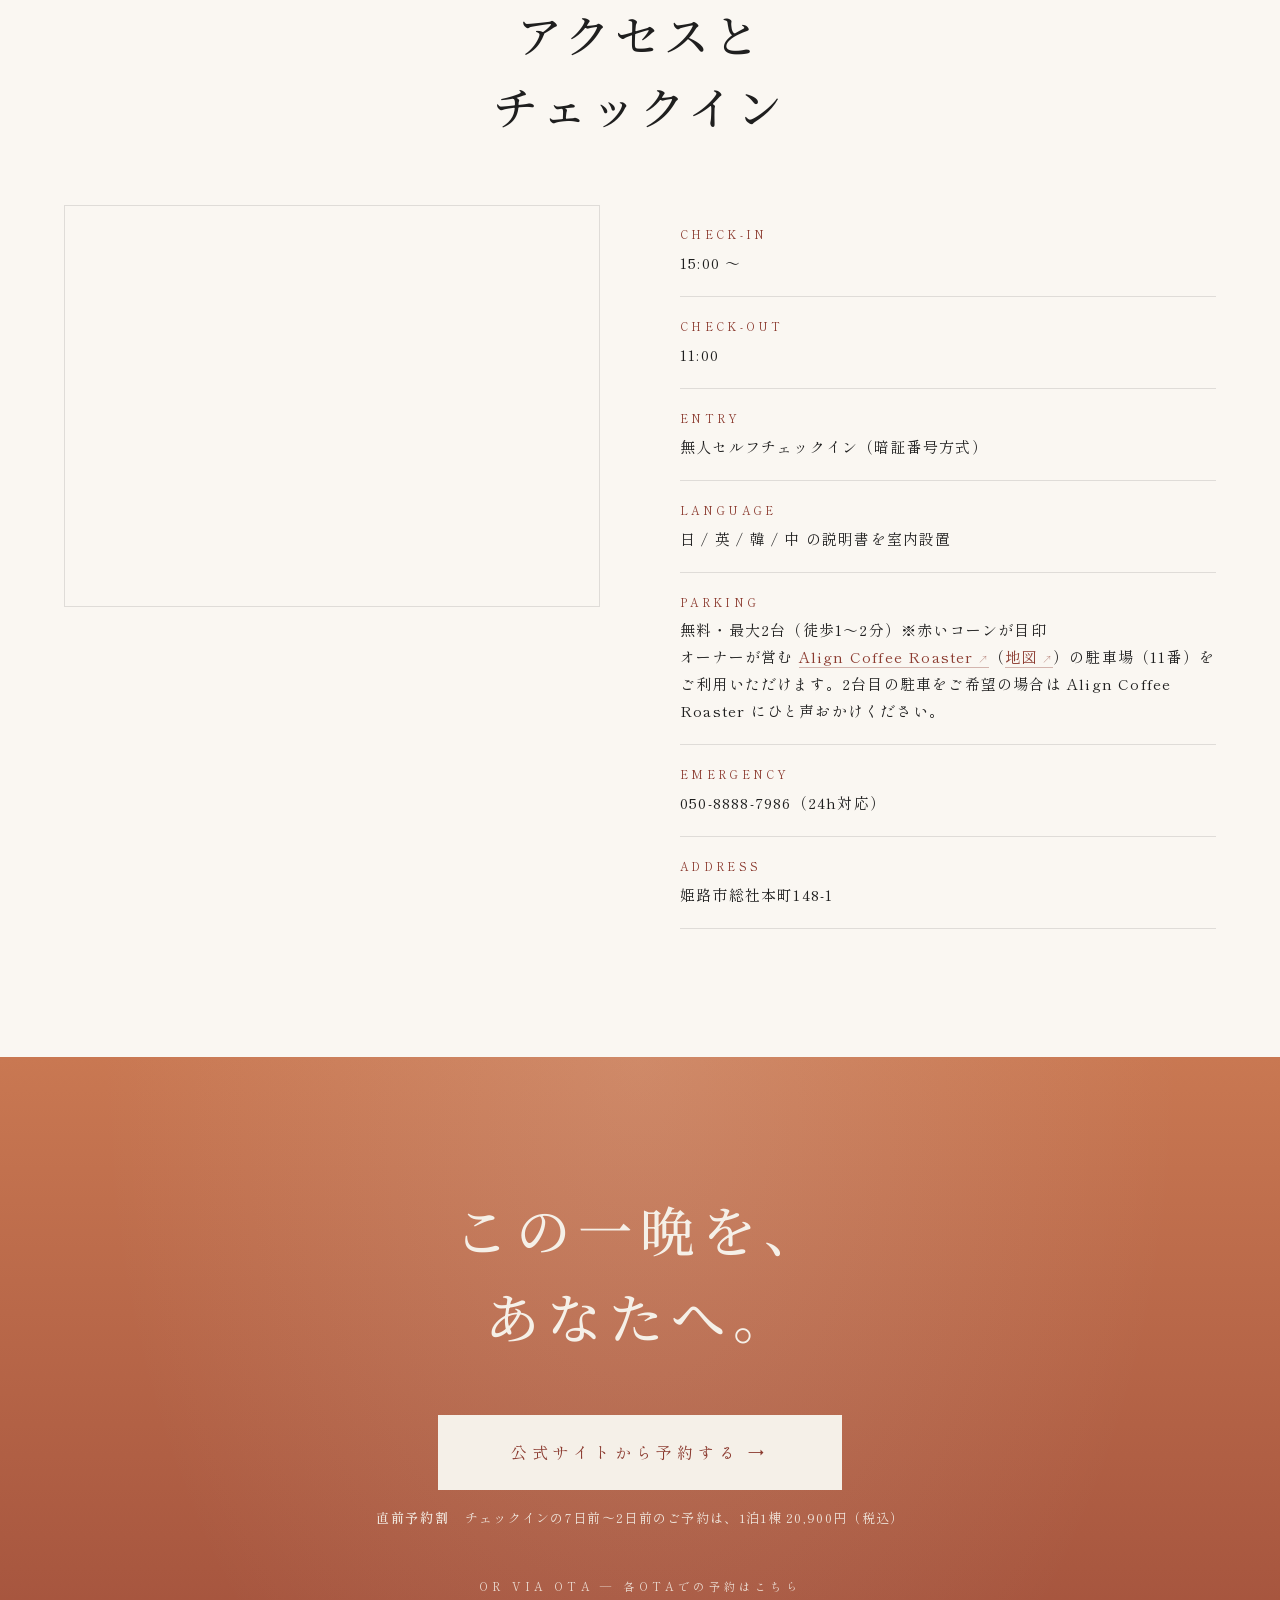
==== commit 9f7ac3c7: "設備・備品：10枚目の写真を差し替え、写真名（alt）と導入文を修正（4言語） - 10枚目を IMG_5607（電話機・インターホン・チェックイン/アウト用タブレット）に差し替え（長辺1200px・" ====
--- a/index.html
+++ b/index.html
@@ -311,9 +311,9 @@
     <span class="section-eyebrow">DETAILS</span>
     <h2 class="section-title">設備・備品</h2>
     <p class="details__lead">
-      おもてなしの、ひとつひとつ。<br>
-      昭和の茶器、行灯、看板、ちゃぶ台。<br>
-      手にとって、見て、触れて。
+      滞在に必要なものは、ひと通りそろっています。<br>
+      冷蔵庫、ウォーターサーバー、タオル、ドライヤー、スリッパ。<br>
+      どうぞ、ゆっくりお過ごしください。
     </p>
   </div>
 
@@ -321,16 +321,16 @@
     <!-- 初期表示は最大10枚（5列×2段）／「もっと見る」で最大20枚まで表示されます。 -->
     <!-- 写真を追加するときは、このコメントの直下に <img> 行を追加してください。 -->
     <!-- 例: <img src="images/備品/IMG_XXXX.jpg" alt="商品名" loading="lazy"> -->
-    <img src="images/備品/IMG_5578.jpg" alt="" loading="lazy">
-    <img src="images/備品/IMG_5600.jpg" alt="" loading="lazy">
-    <img src="images/備品/IMG_5585.jpg" alt="" loading="lazy">
-    <img src="images/備品/IMG_5589.jpg" alt="" loading="lazy">
-    <img src="images/備品/IMG_5596.jpg" alt="" loading="lazy">
-    <img src="images/備品/IMG_5597.jpg" alt="" loading="lazy">
-    <img src="images/備品/IMG_5587.jpg" alt="" loading="lazy">
-    <img src="images/備品/IMG_5565.jpg" alt="" loading="lazy">
-    <img src="images/備品/IMG_5605.jpg" alt="" loading="lazy">
-    <img src="images/備品/20260514025637.jpg" alt="" loading="lazy">
+    <img src="images/備品/IMG_5578.jpg" alt="小型冷蔵庫" loading="lazy">
+    <img src="images/備品/IMG_5600.jpg" alt="ウォーターサーバー・ケトル" loading="lazy">
+    <img src="images/備品/IMG_5585.jpg" alt="グラス・湯呑" loading="lazy">
+    <img src="images/備品/IMG_5589.jpg" alt="バスタオル・ハンドタオル・歯ブラシ" loading="lazy">
+    <img src="images/備品/IMG_5596.jpg" alt="シャンプー・コンディショナー・ボディソープ" loading="lazy">
+    <img src="images/備品/IMG_5597.jpg" alt="洗面器・風呂椅子" loading="lazy">
+    <img src="images/備品/IMG_5587.jpg" alt="ドライヤー" loading="lazy">
+    <img src="images/備品/IMG_5565.jpg" alt="スリッパ" loading="lazy">
+    <img src="images/備品/IMG_5605.jpg" alt="トイレ" loading="lazy">
+    <img src="images/備品/IMG_5607.jpg" alt="電話機・チェックイン/アウト用タブレット" loading="lazy">
   </div>
 
   <div class="details__more fade-in" id="detailsMoreWrap">
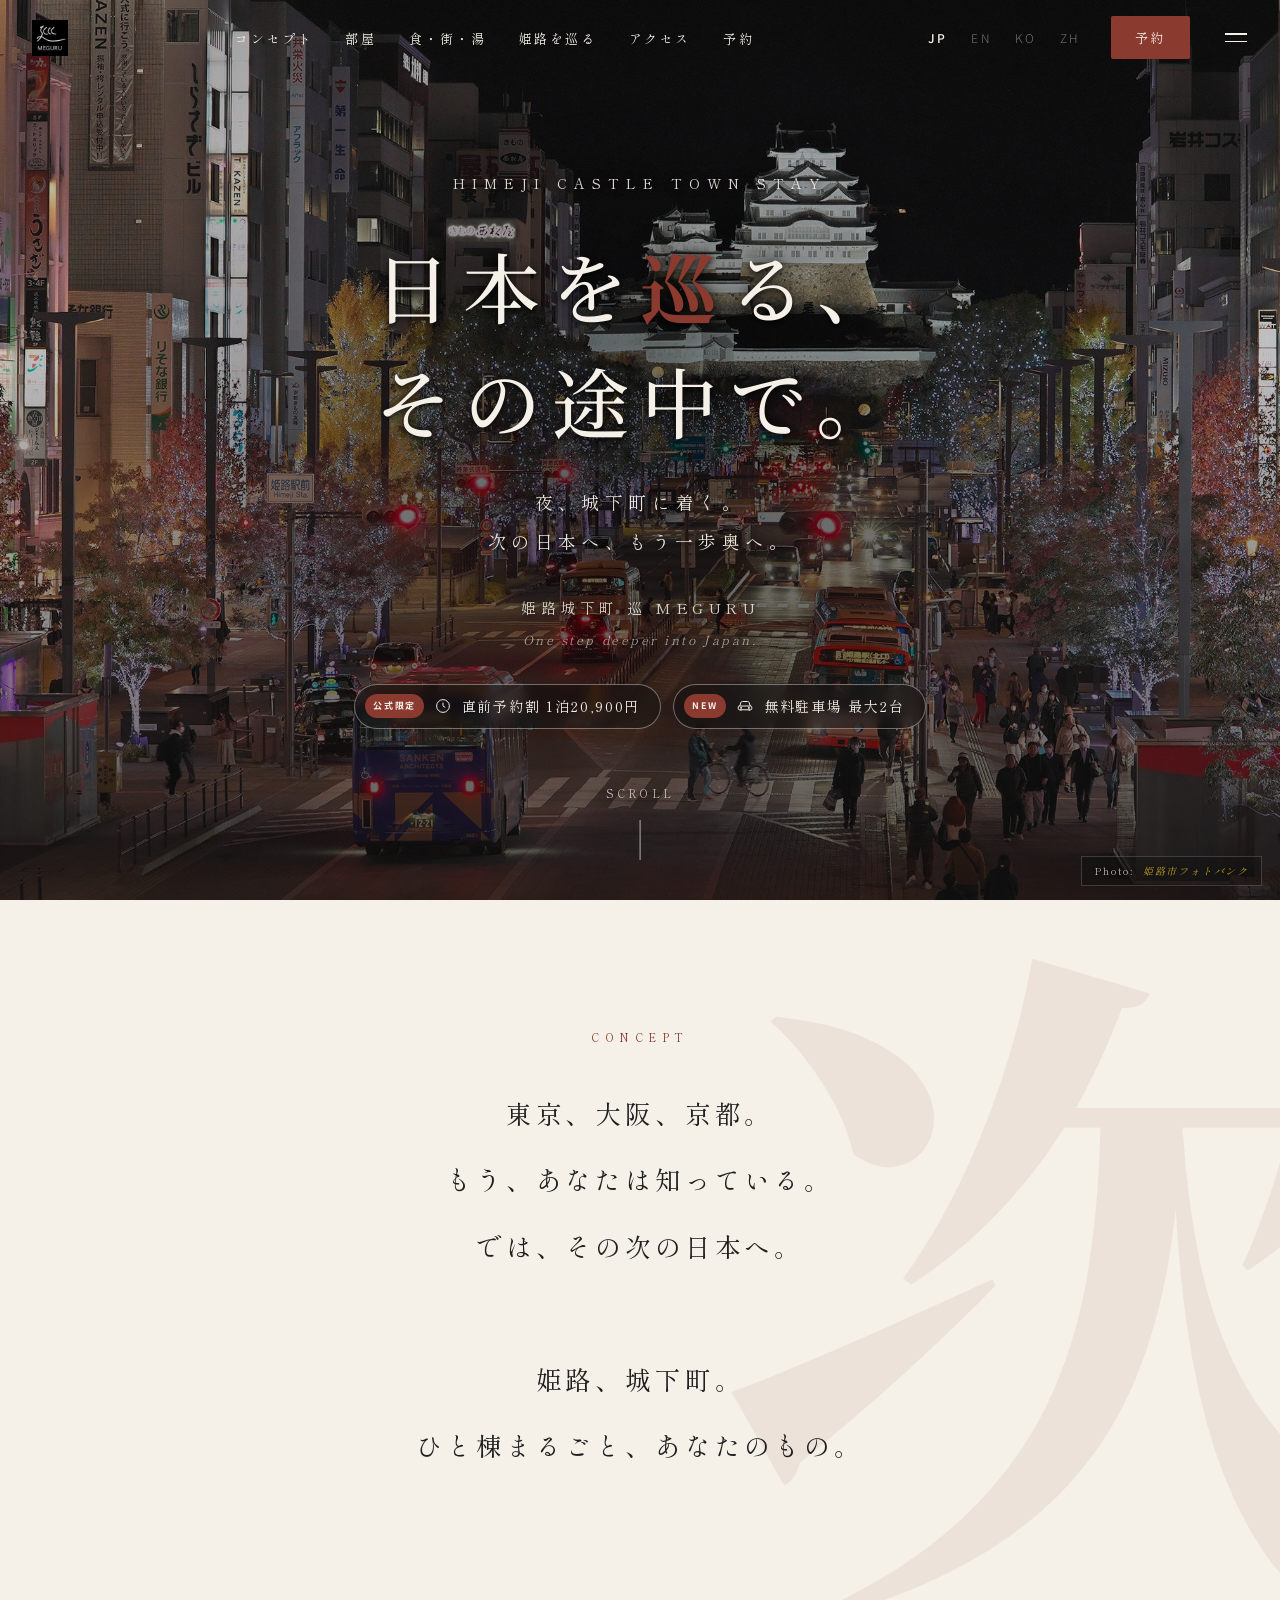
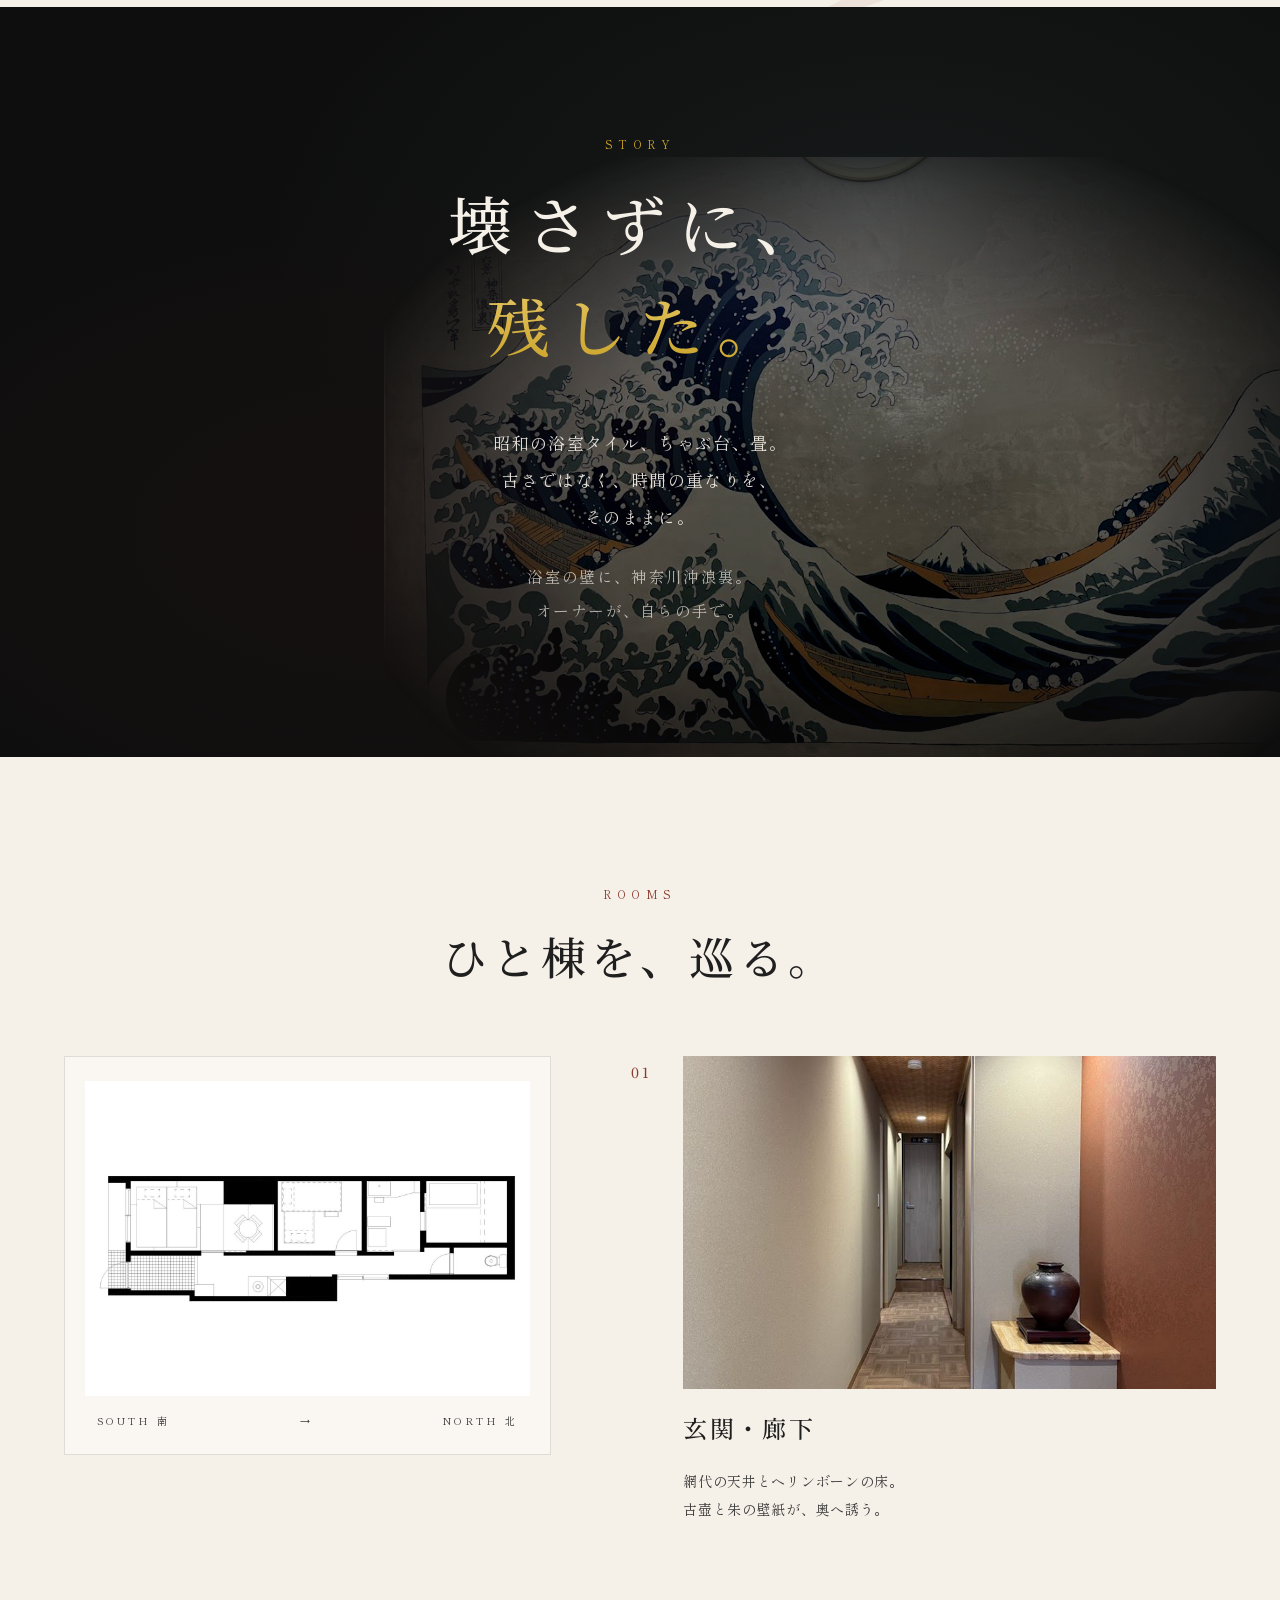
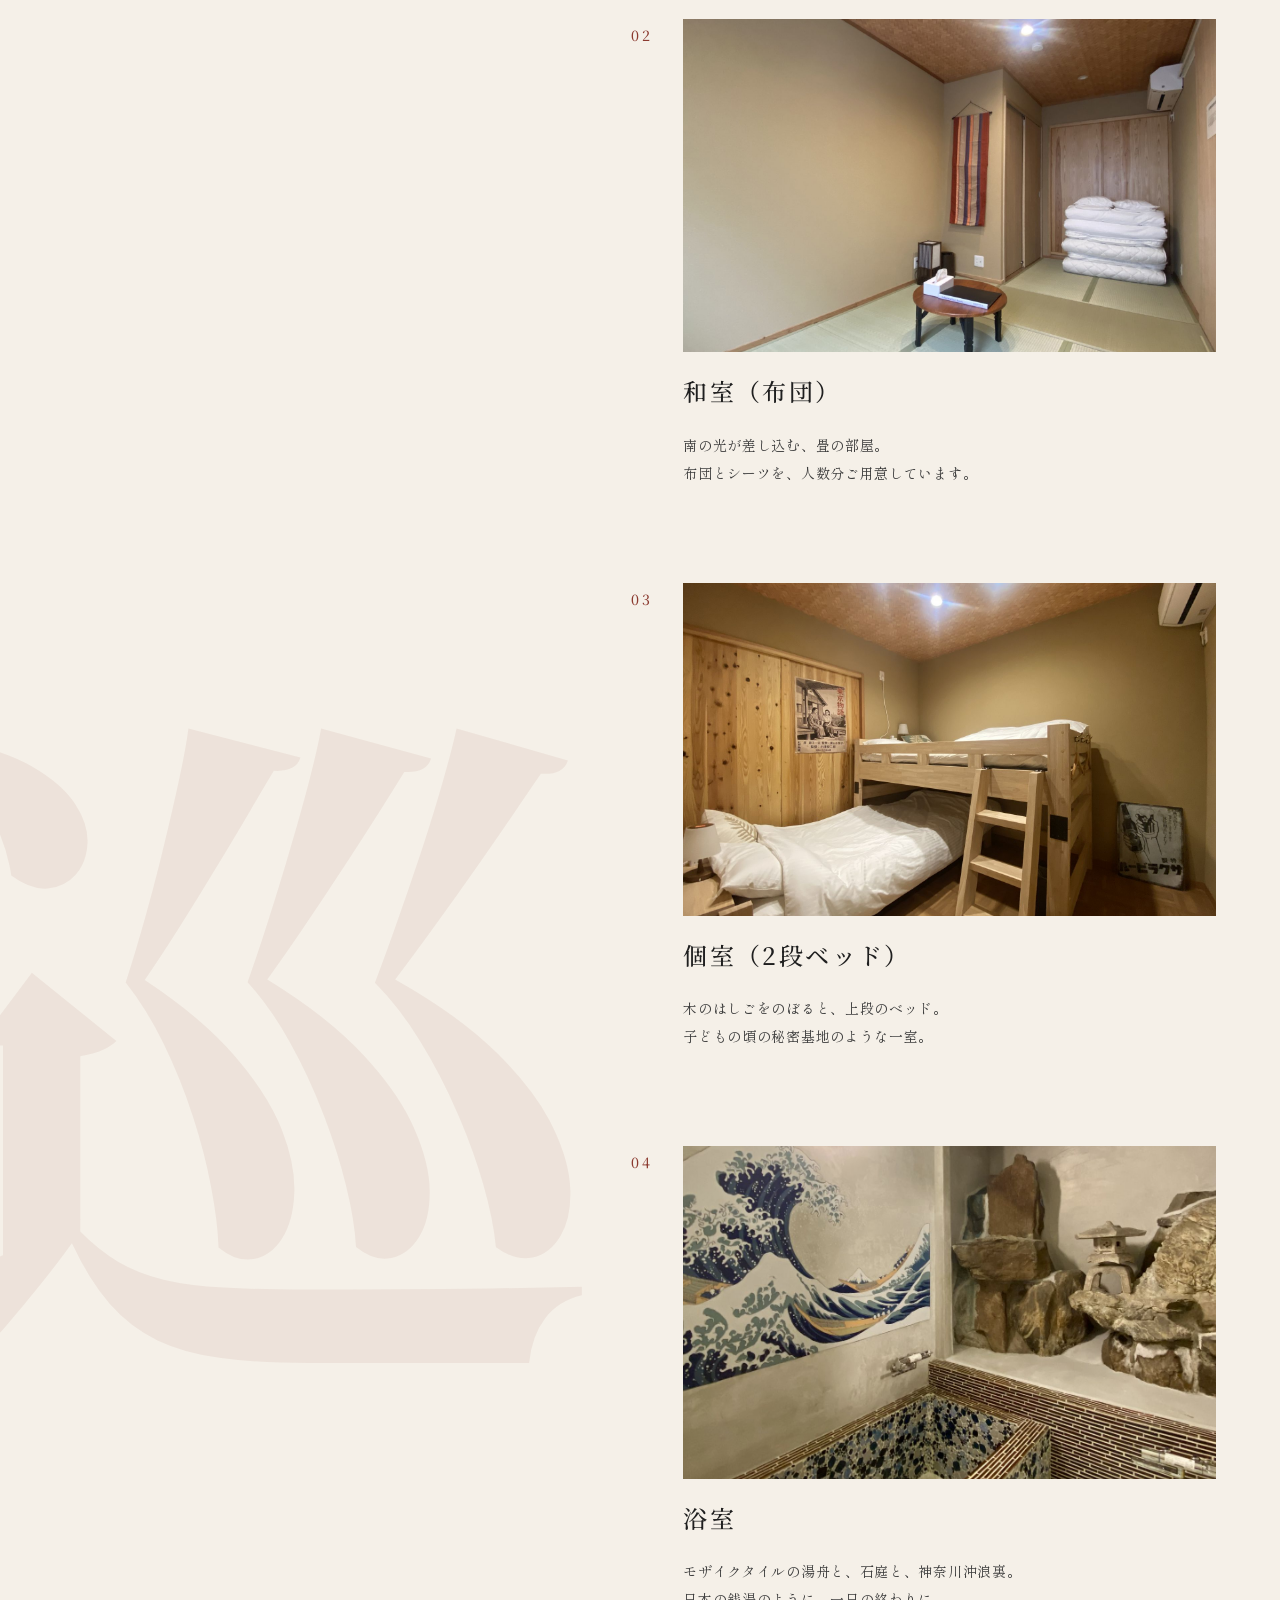
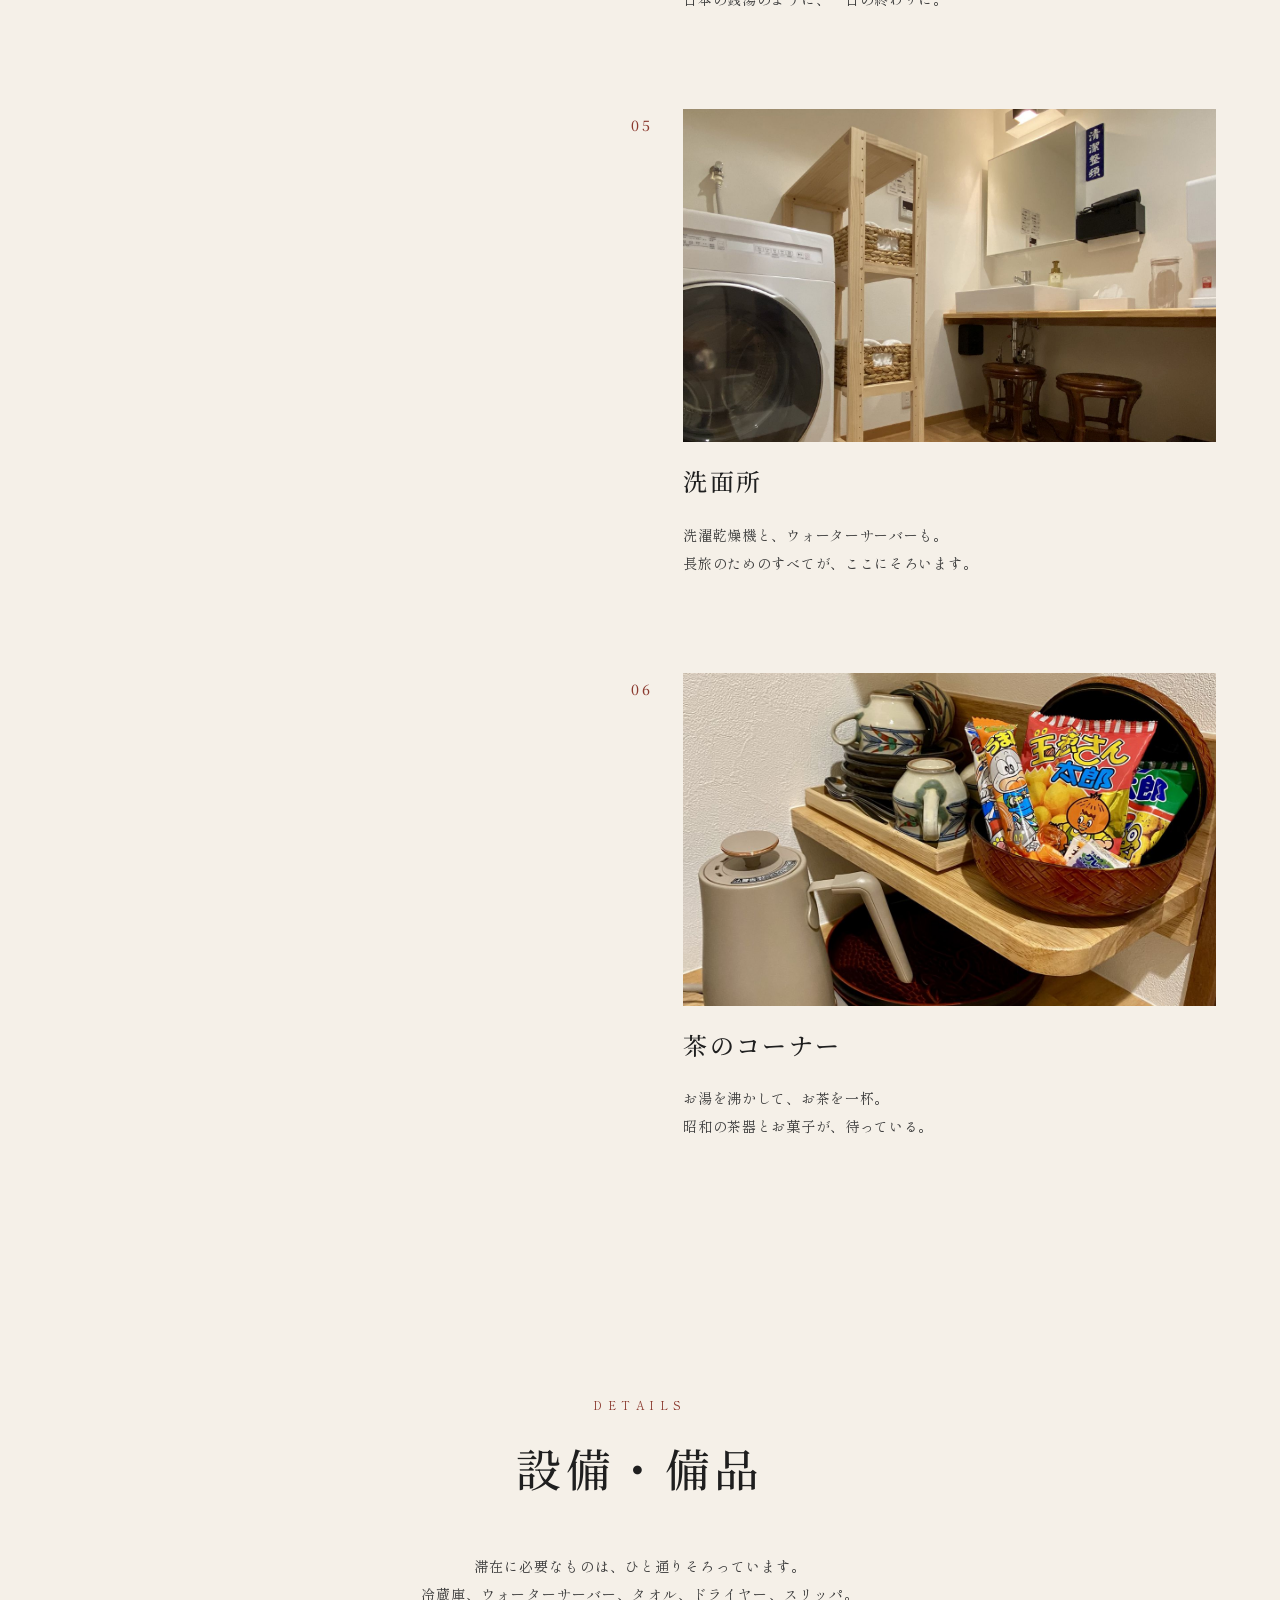
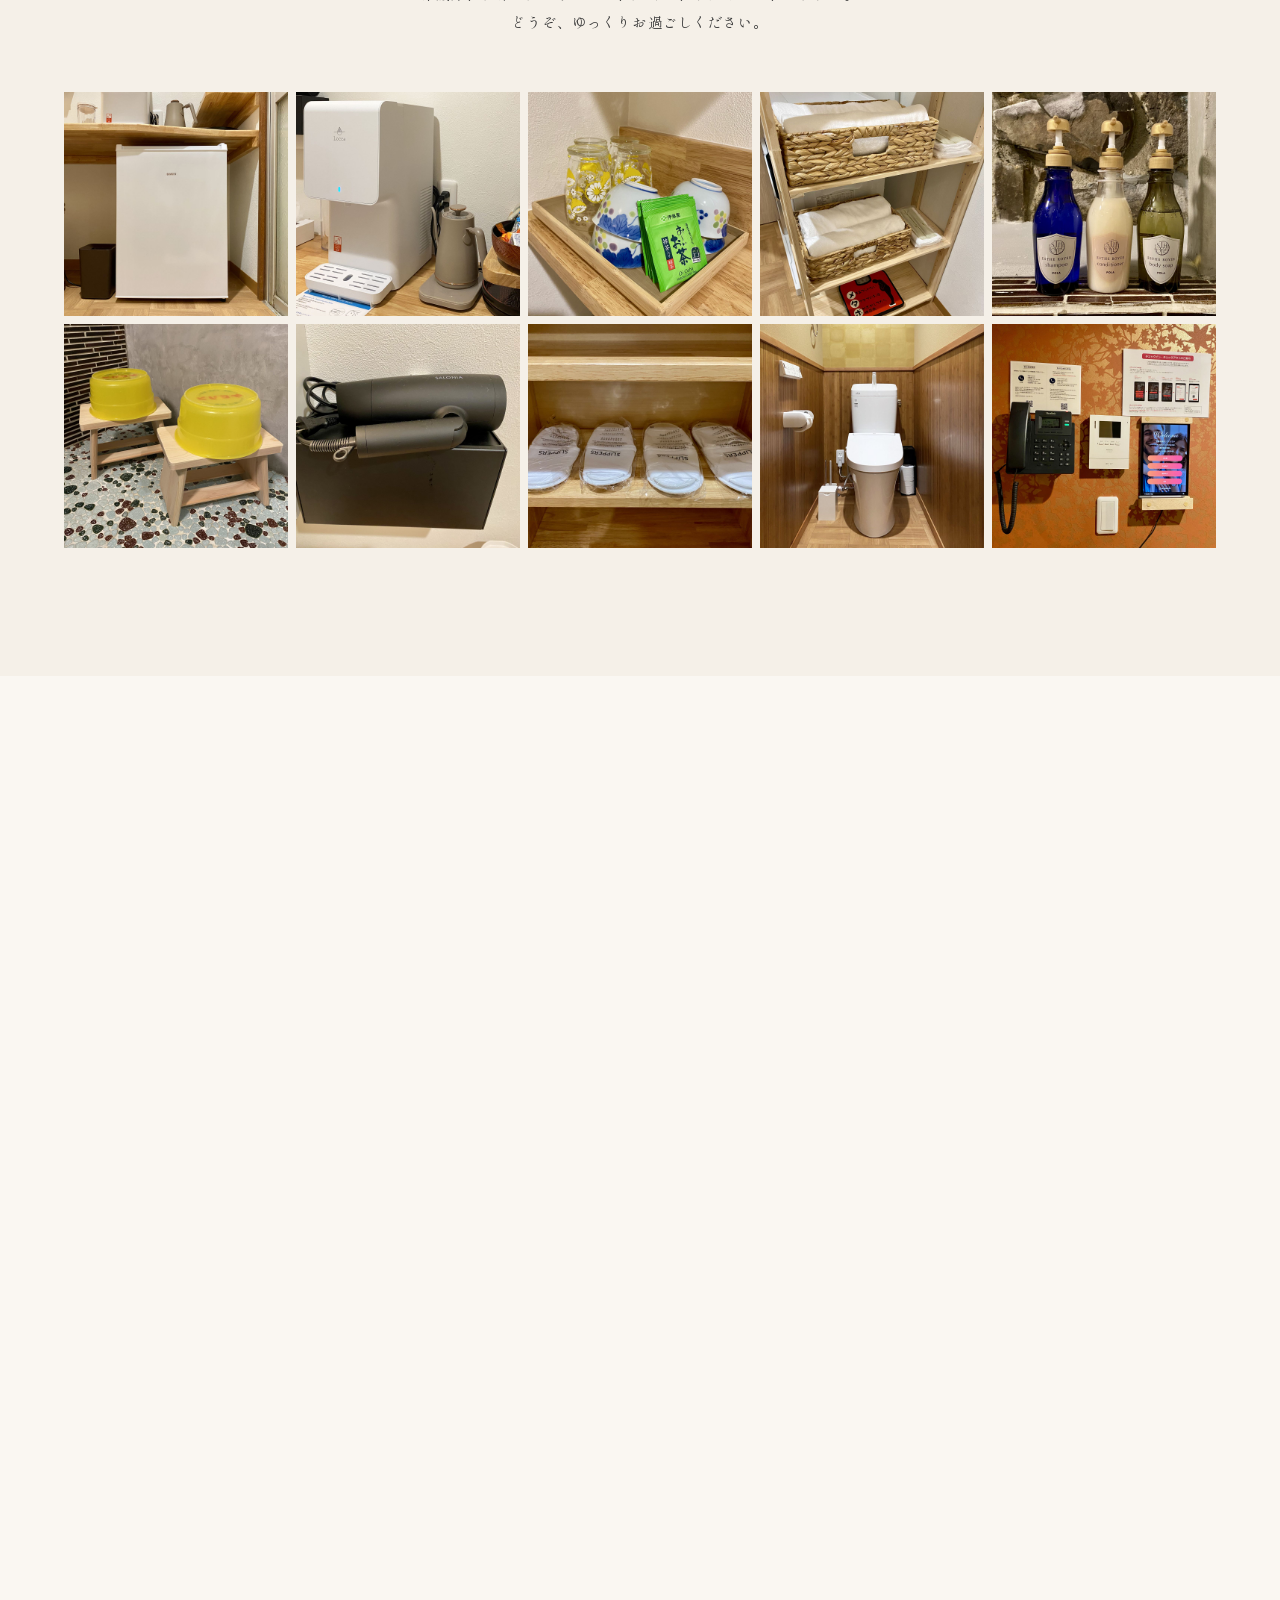
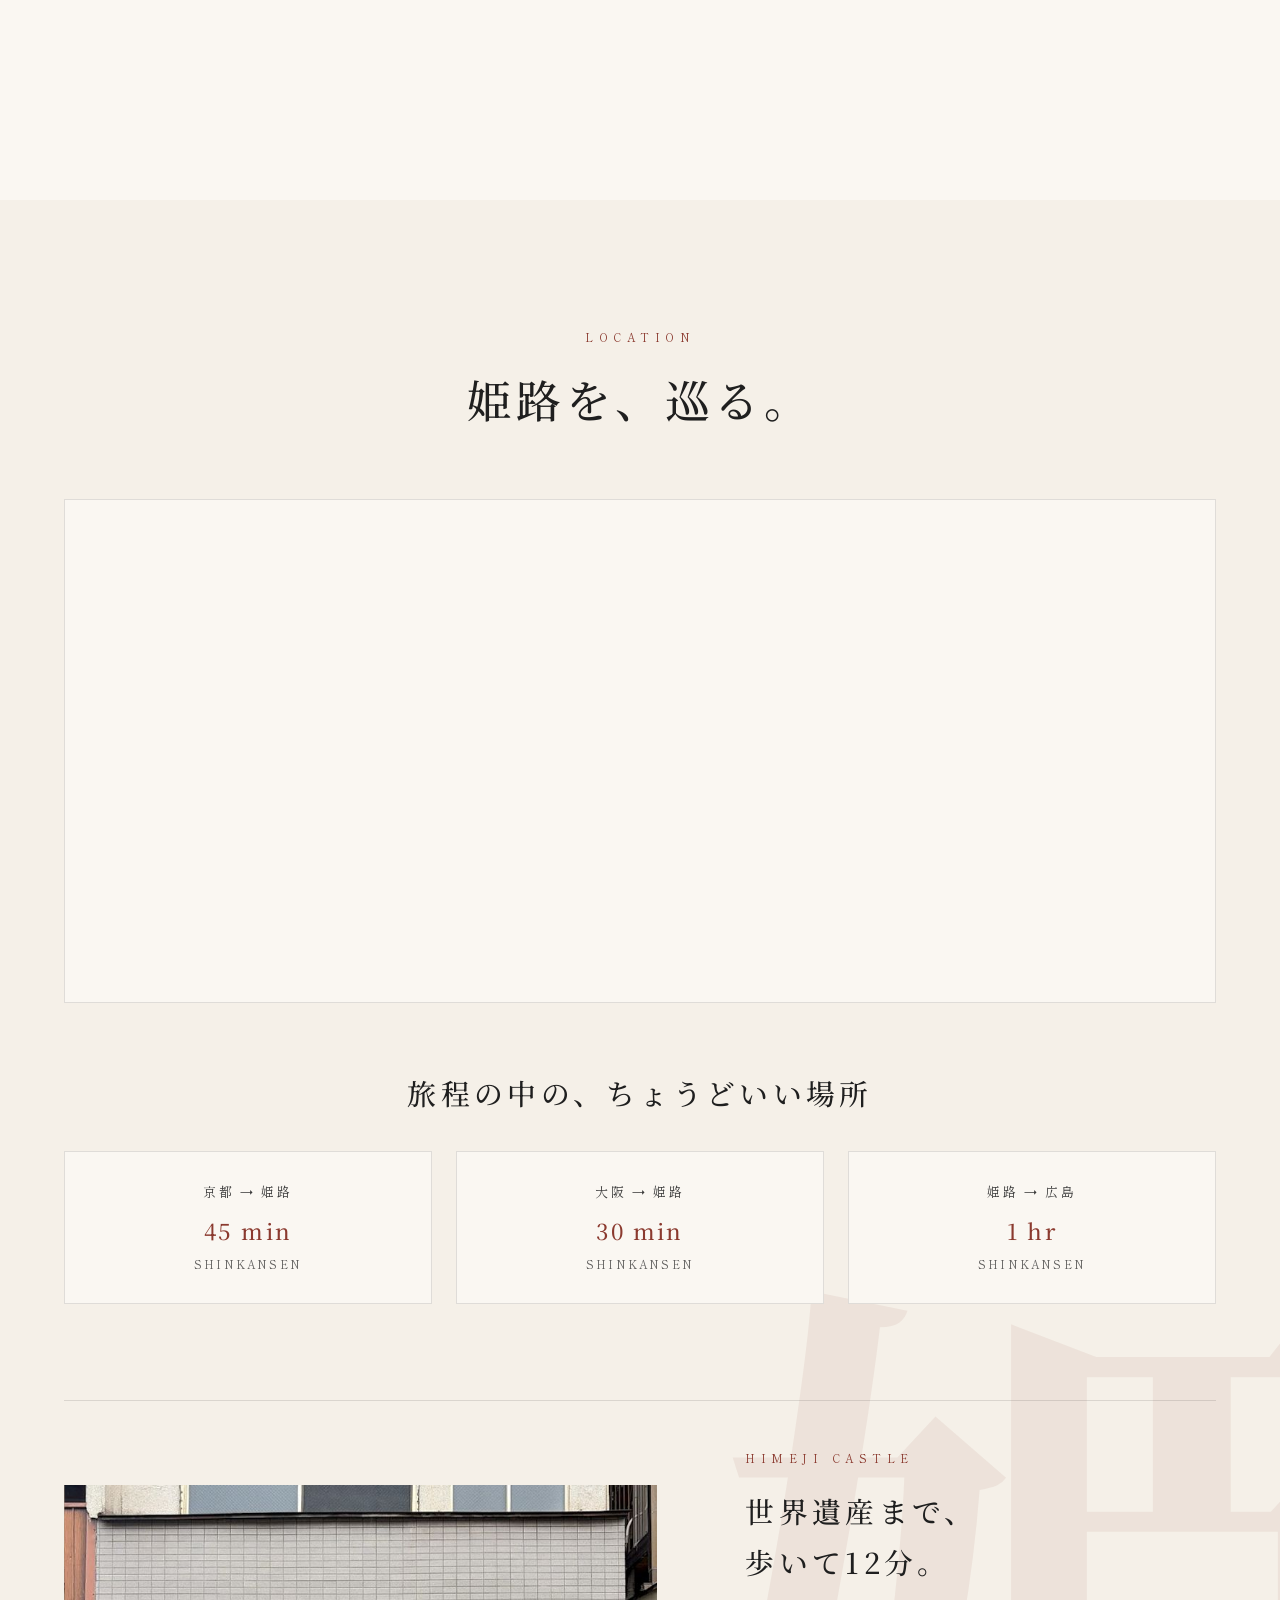
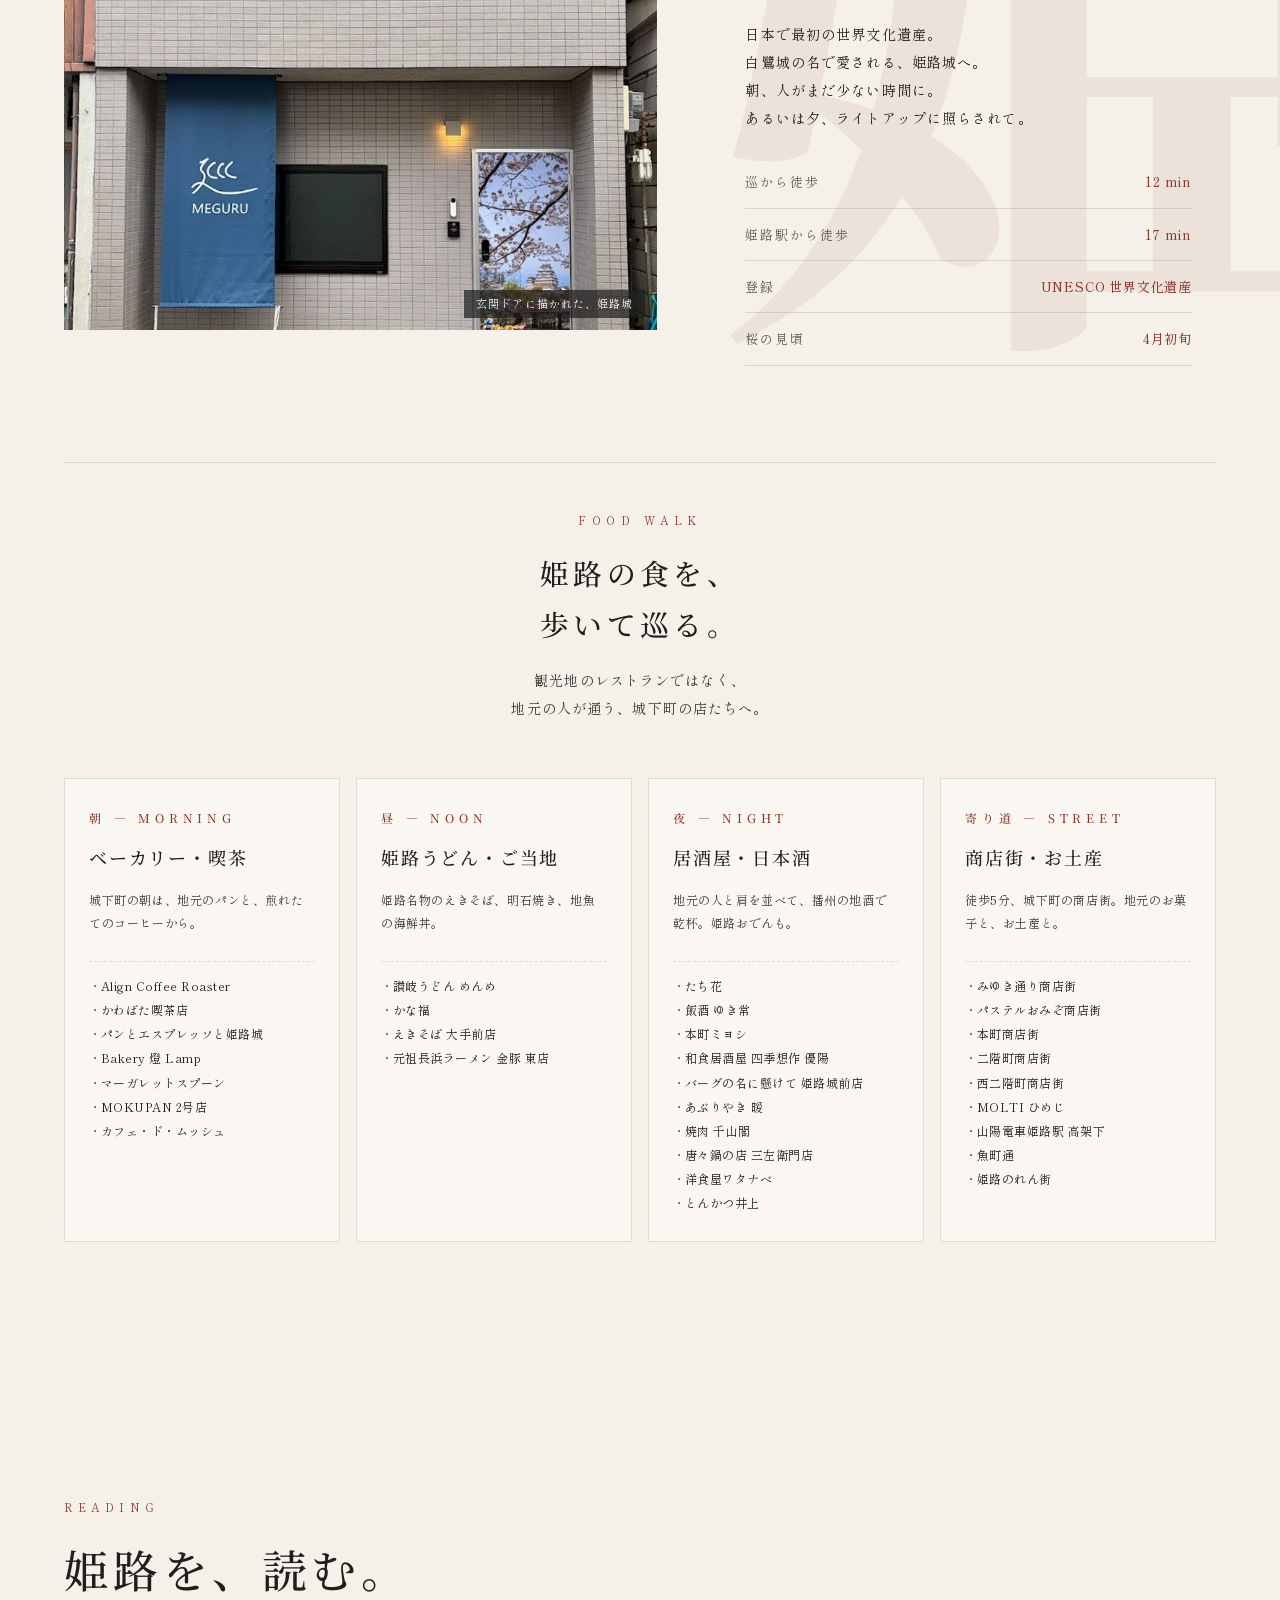
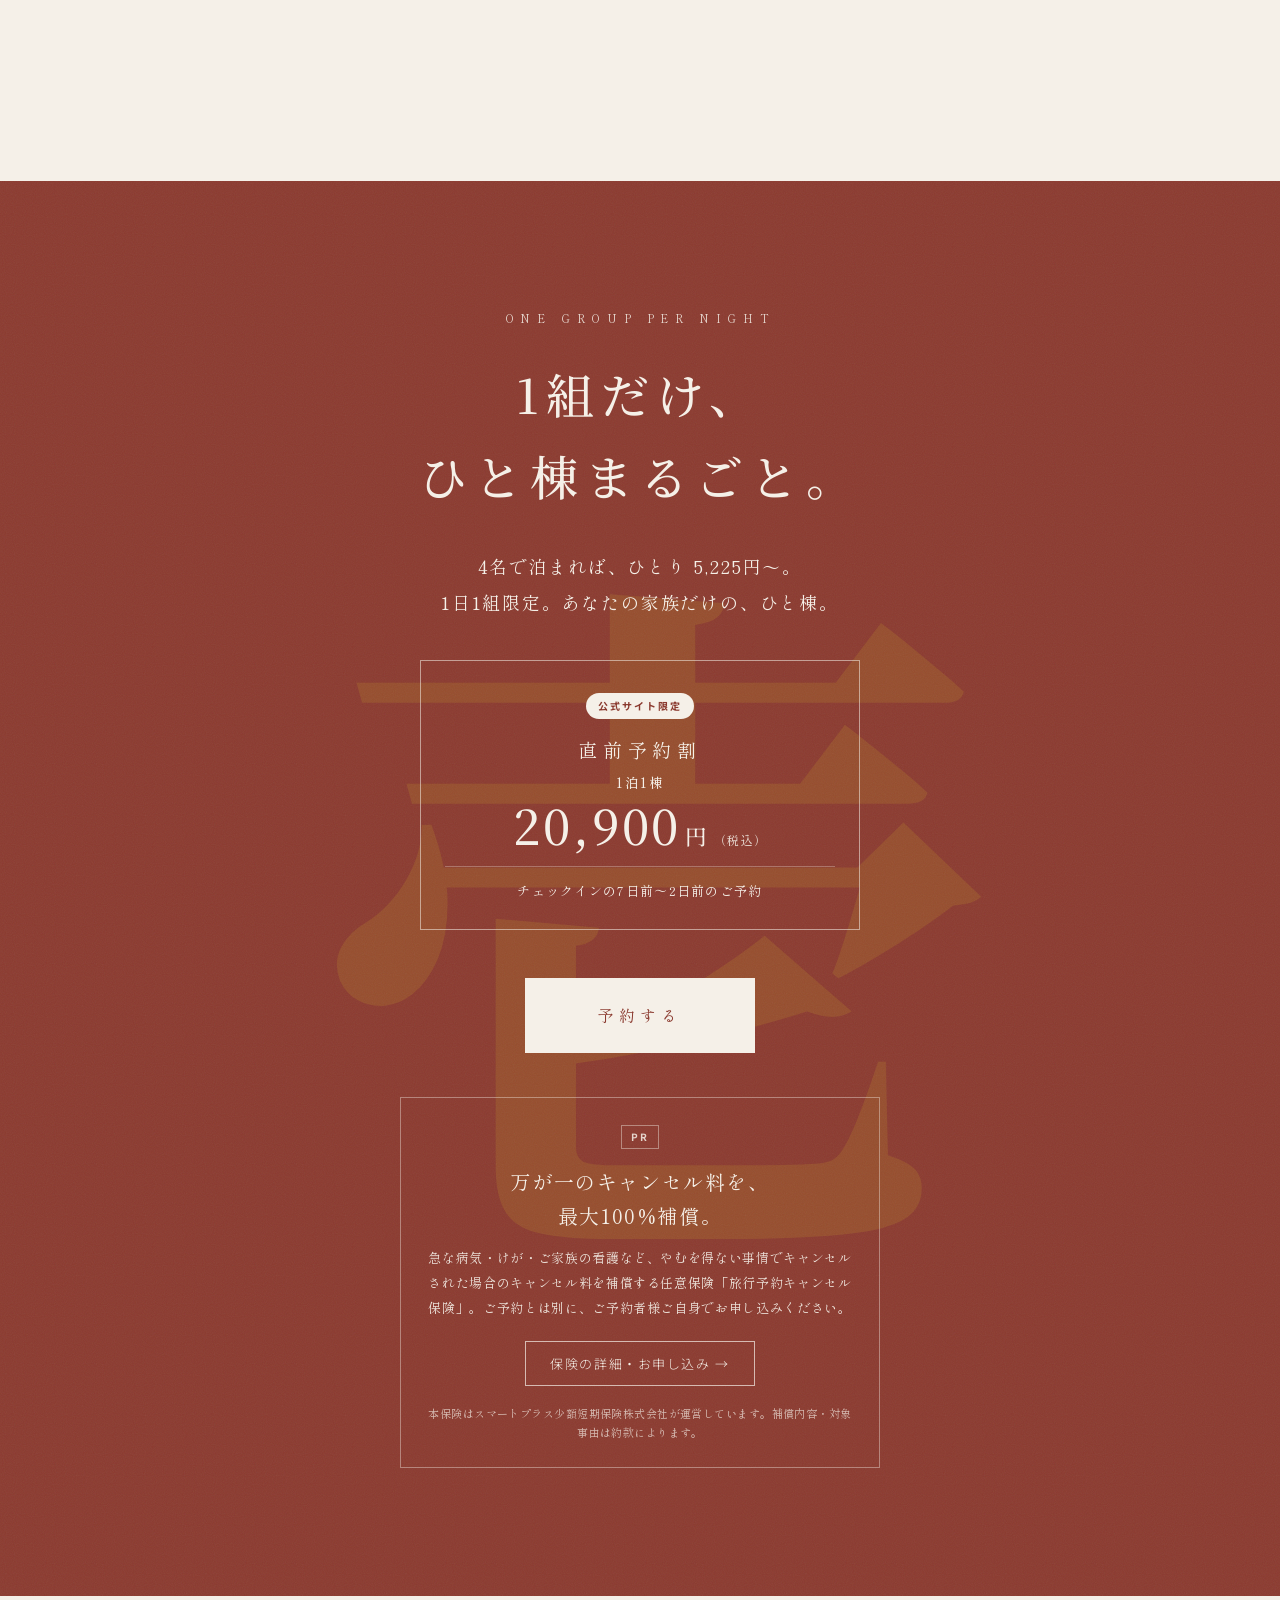
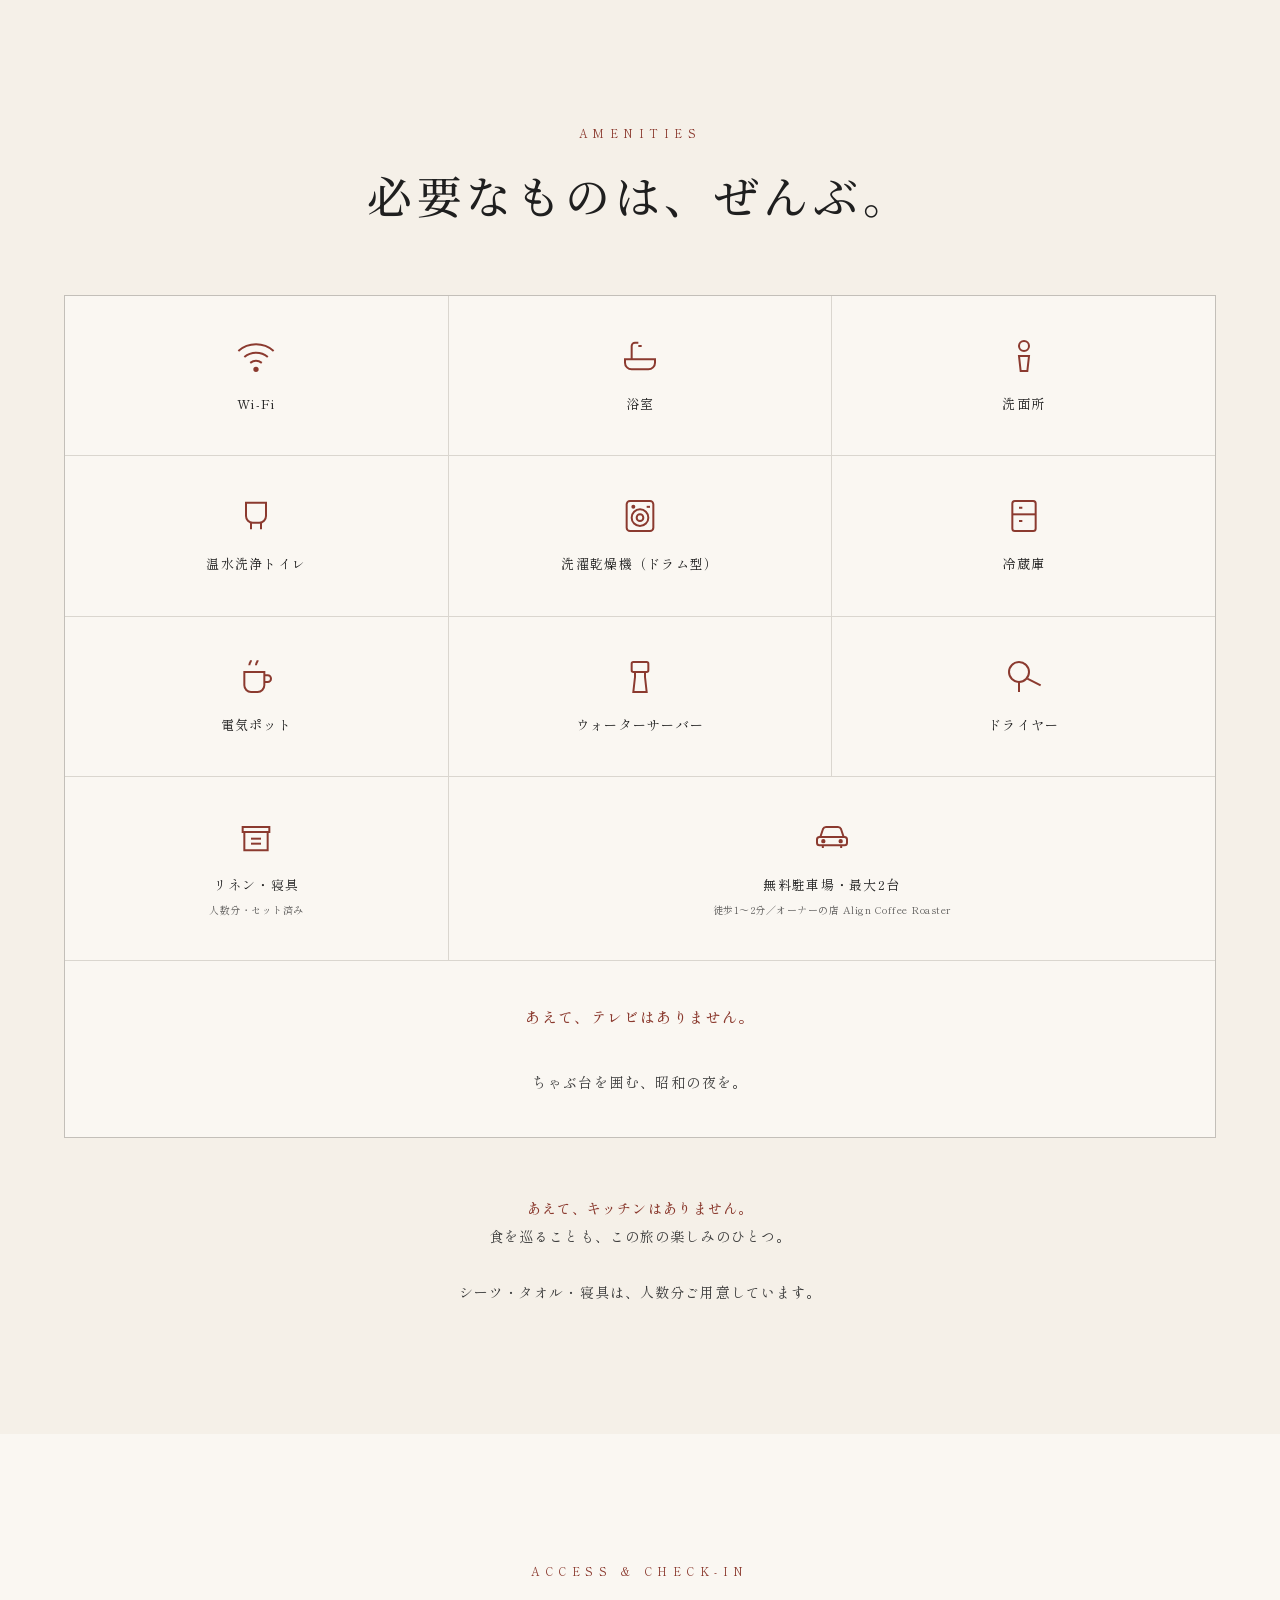
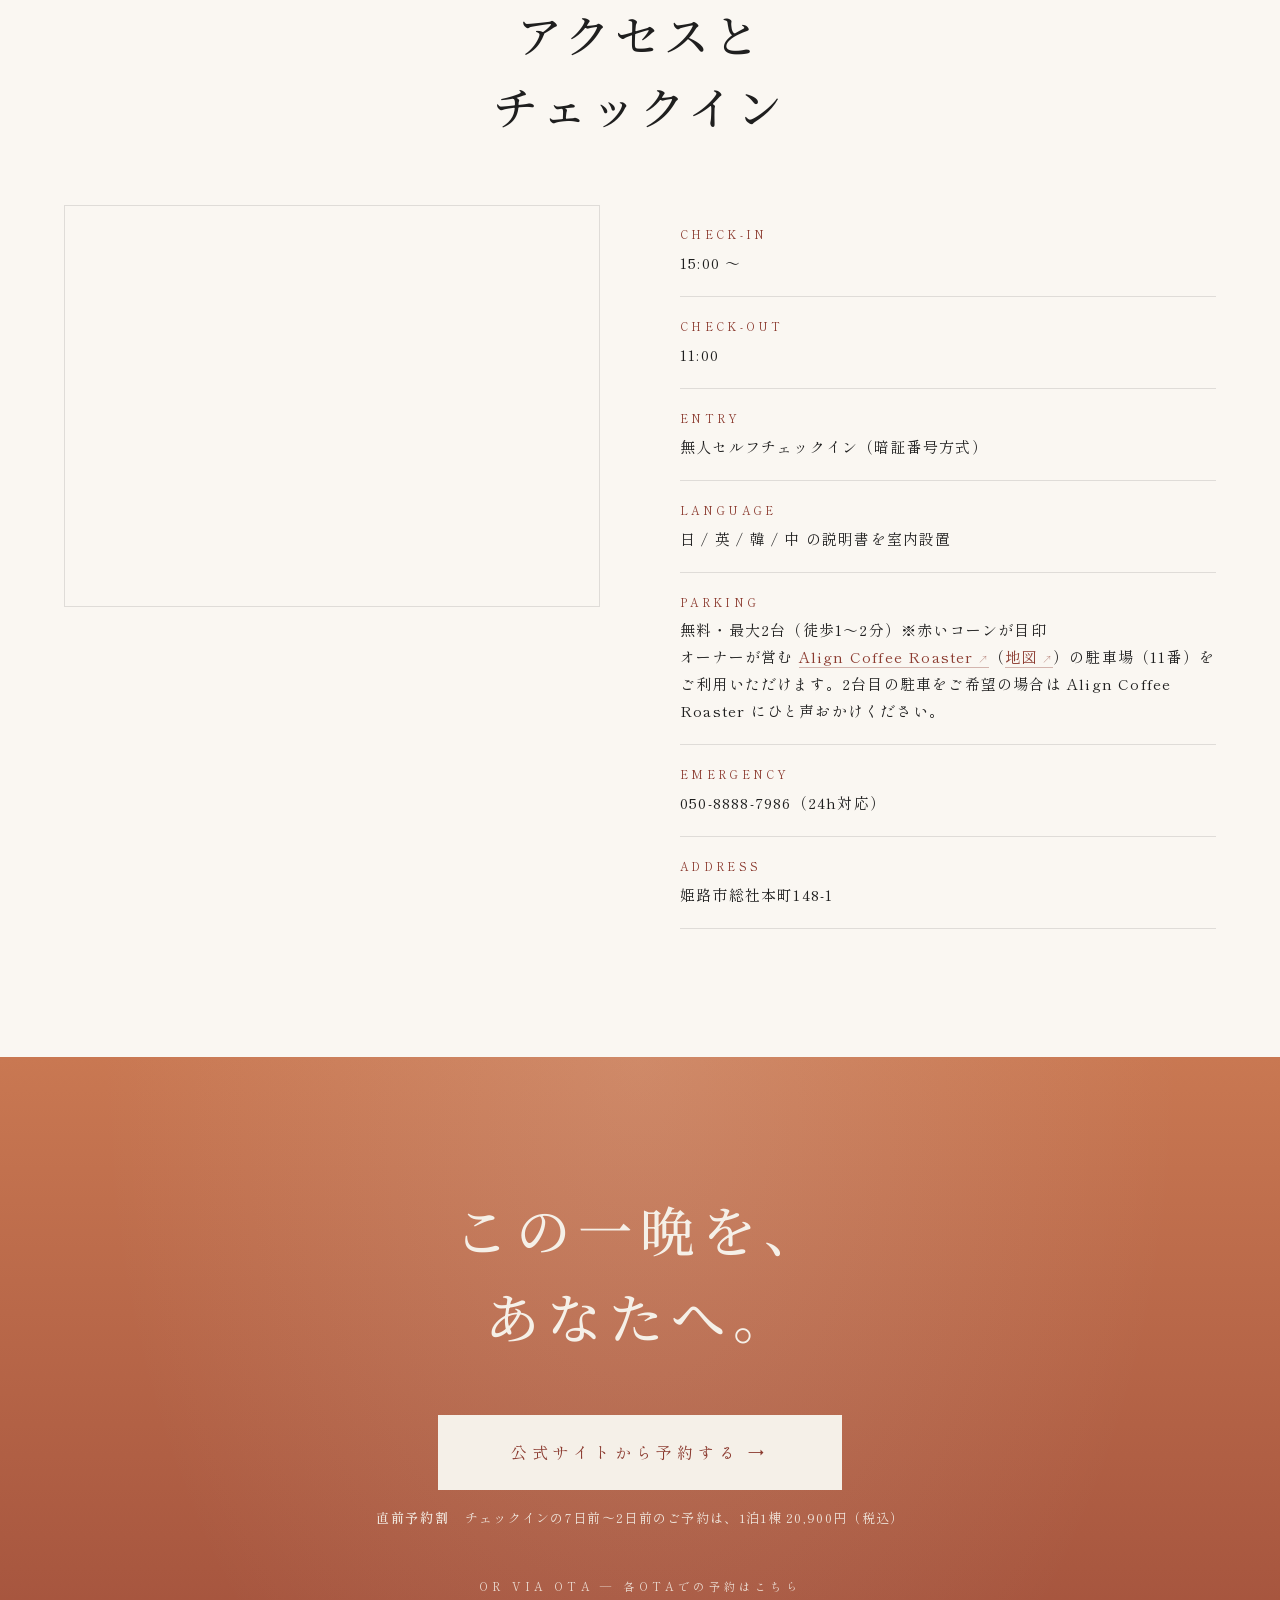
==== commit 4a05a644: "設備・備品：10枚目の写真を IMG_5607加工 に差し替え（4言語） - 10枚目を正方形に加工した版（IMG_5607_sq.jpg・1200px・約280KB）に変更 - 先に追加した縦長の " ====
--- a/index.html
+++ b/index.html
@@ -330,7 +330,7 @@
     <img src="images/備品/IMG_5587.jpg" alt="ドライヤー" loading="lazy">
     <img src="images/備品/IMG_5565.jpg" alt="スリッパ" loading="lazy">
     <img src="images/備品/IMG_5605.jpg" alt="トイレ" loading="lazy">
-    <img src="images/備品/IMG_5607.jpg" alt="電話機・チェックイン/アウト用タブレット" loading="lazy">
+    <img src="images/備品/IMG_5607_sq.jpg" alt="電話機・チェックイン/アウト用タブレット" loading="lazy">
   </div>
 
   <div class="details__more fade-in" id="detailsMoreWrap">
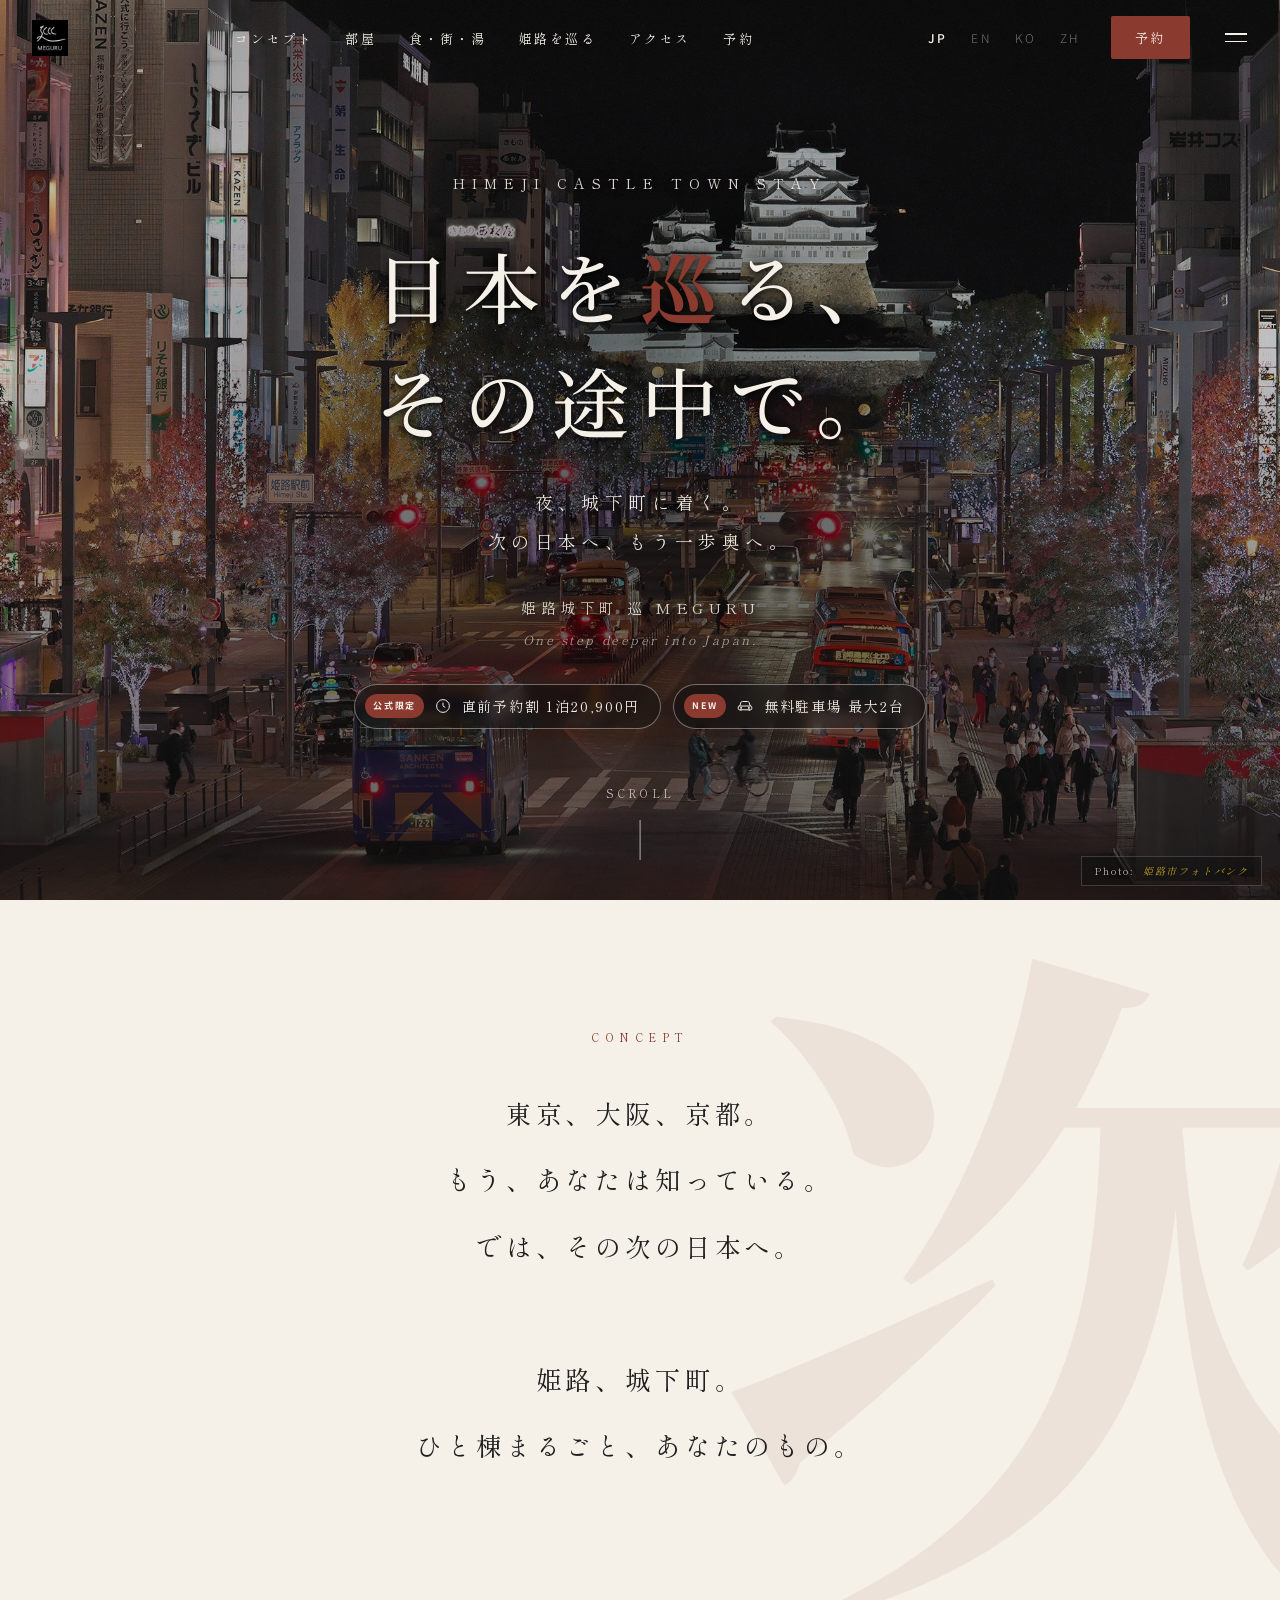
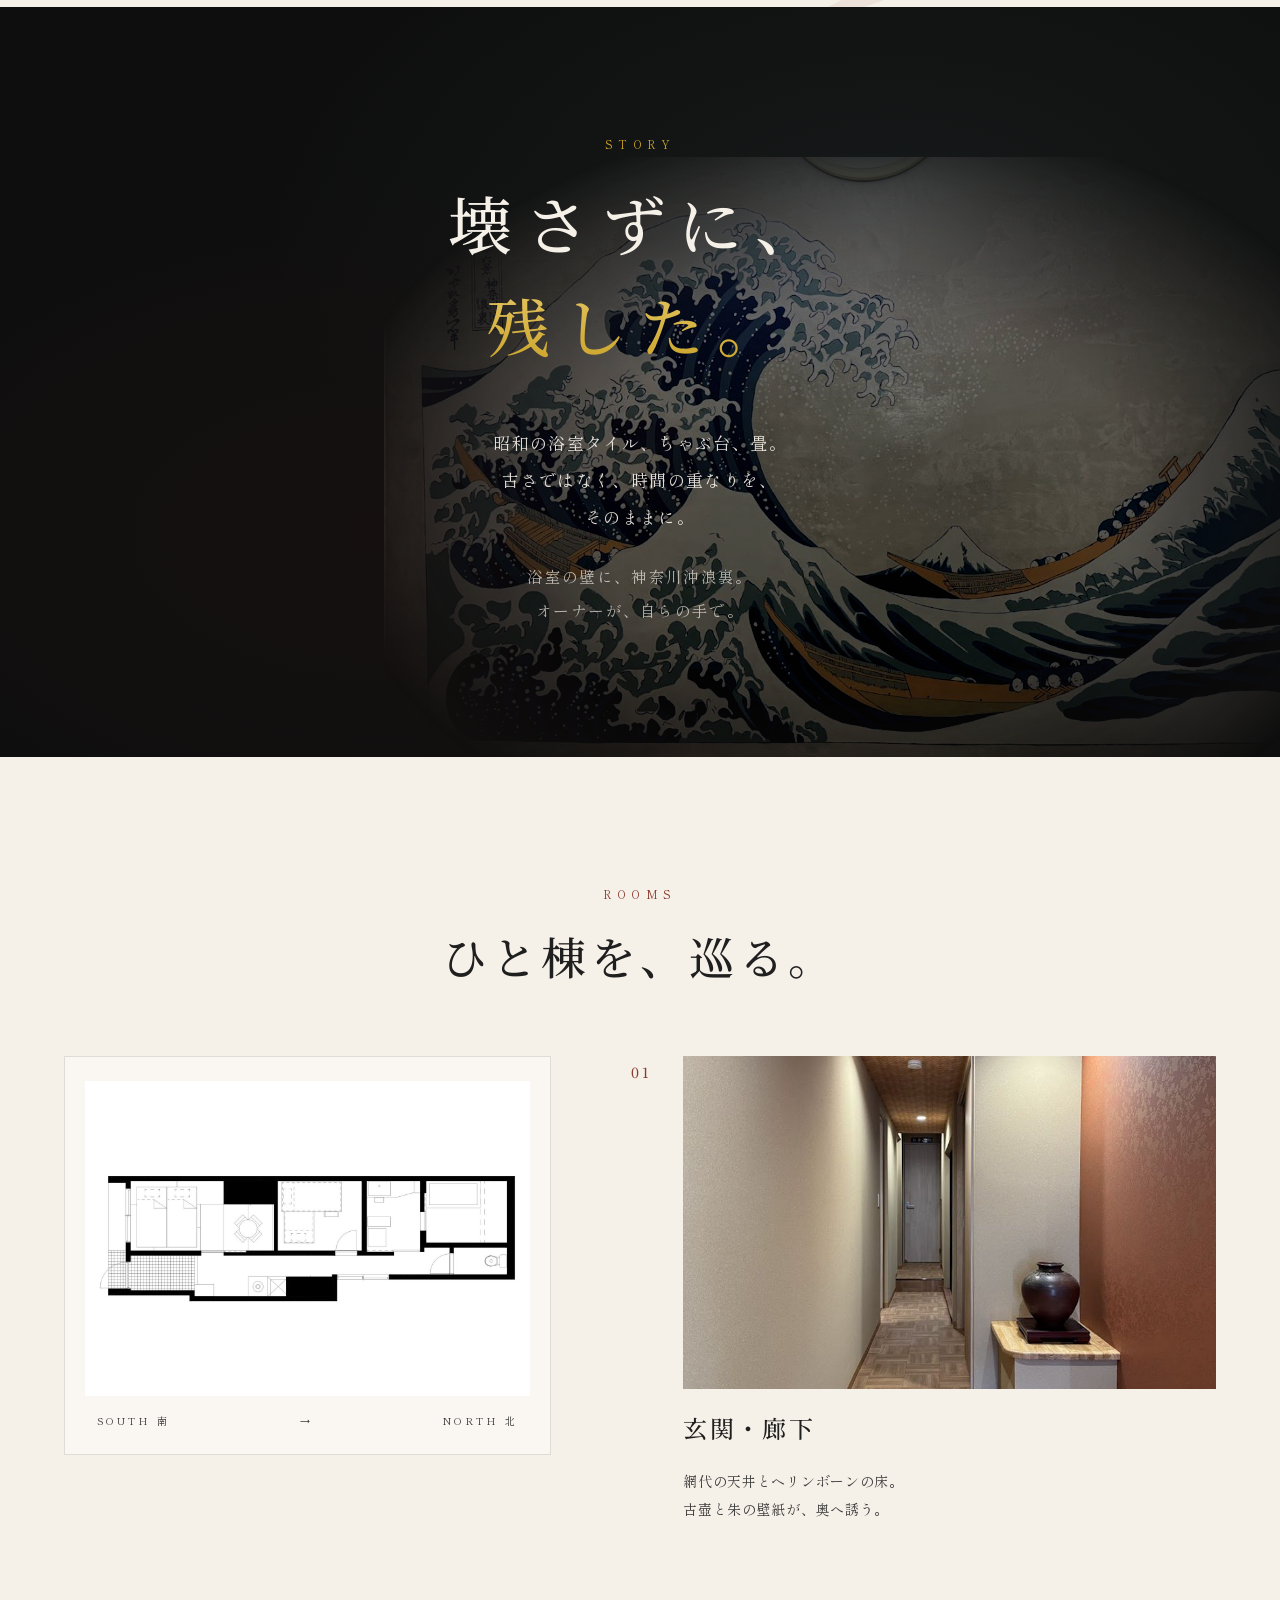
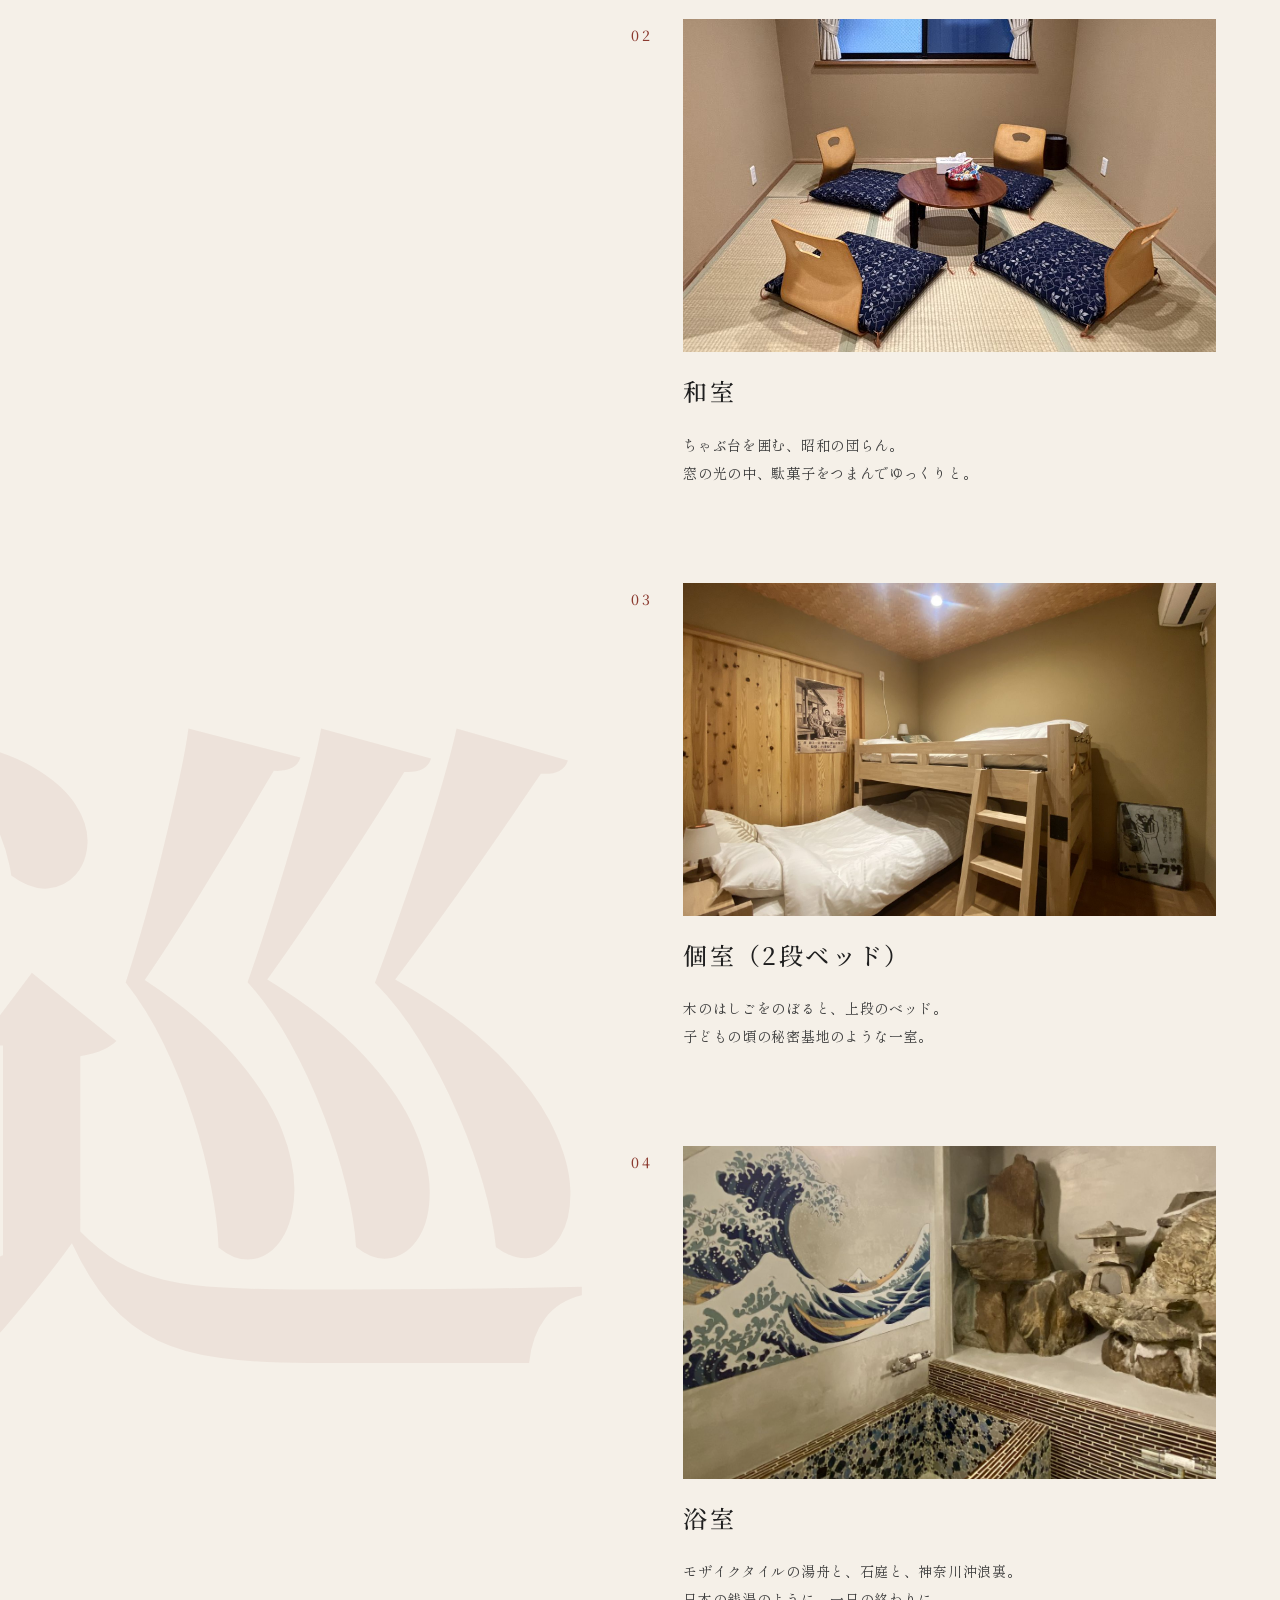
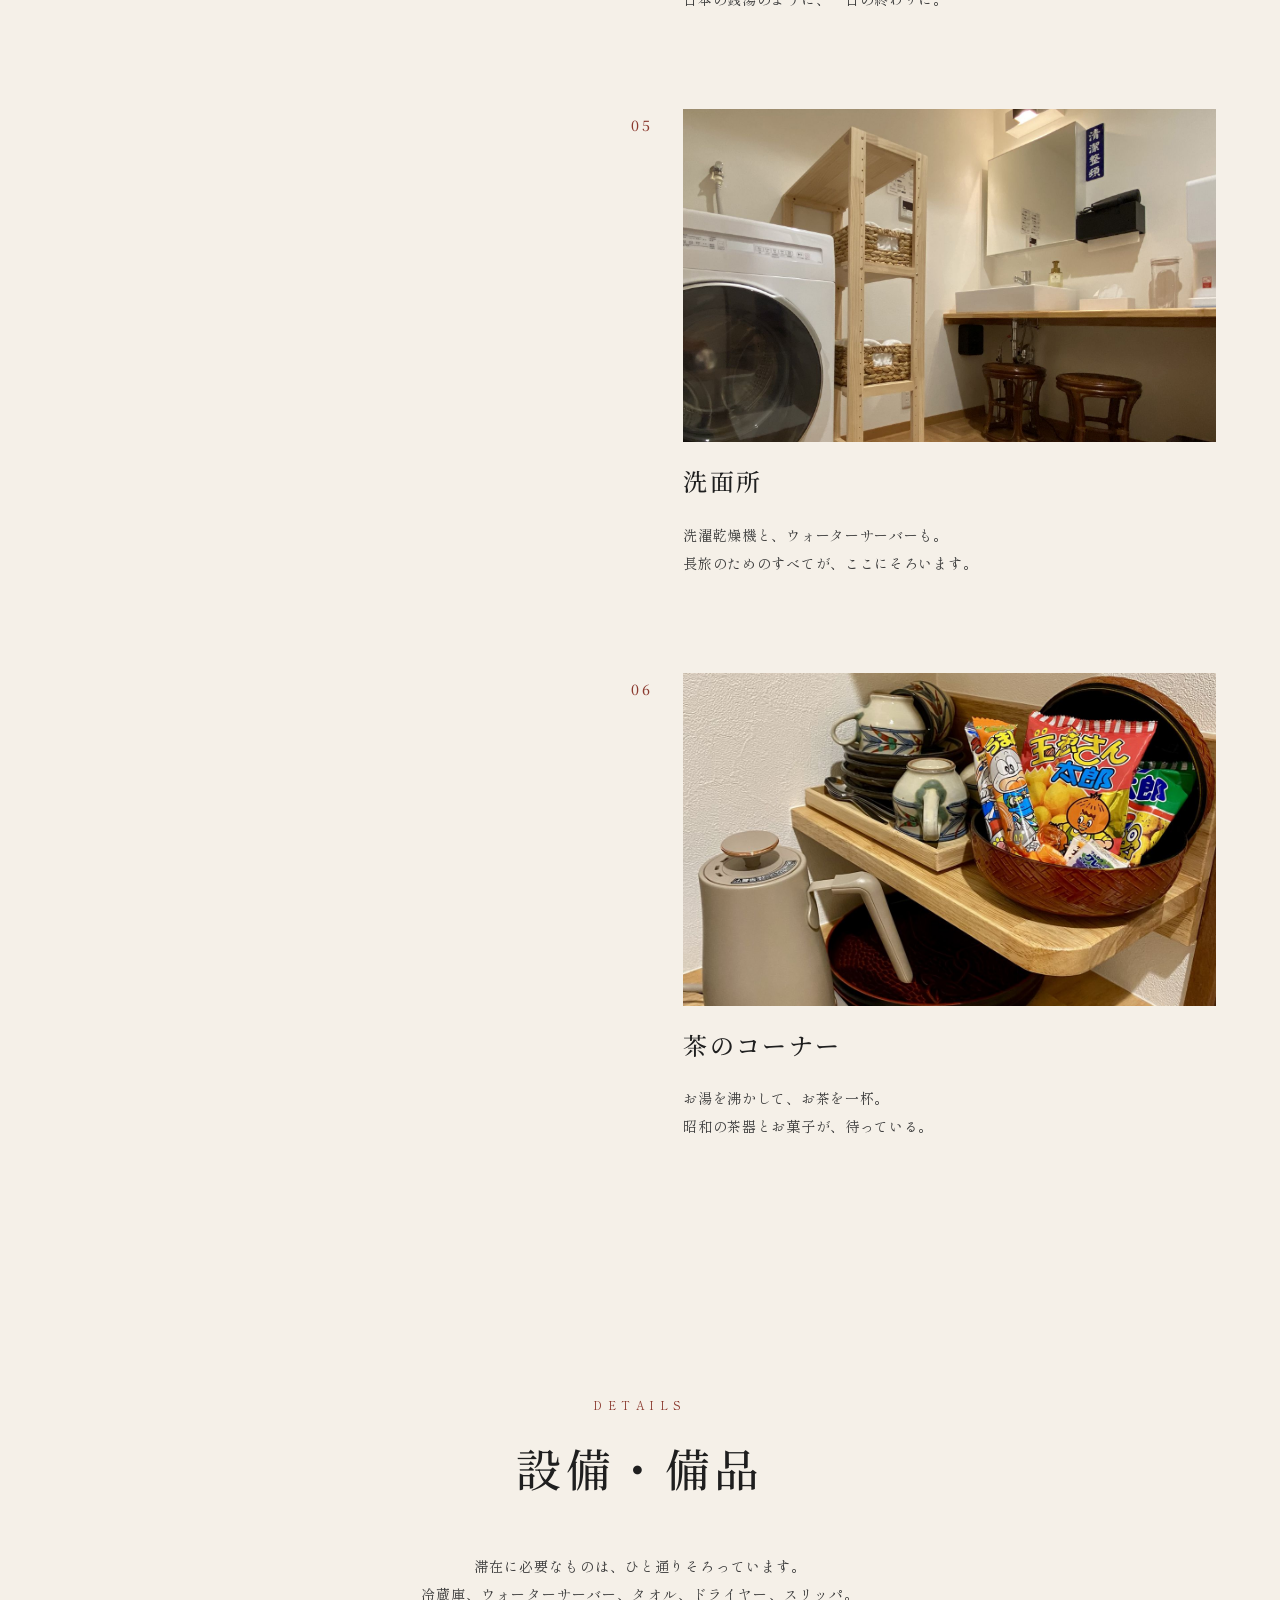
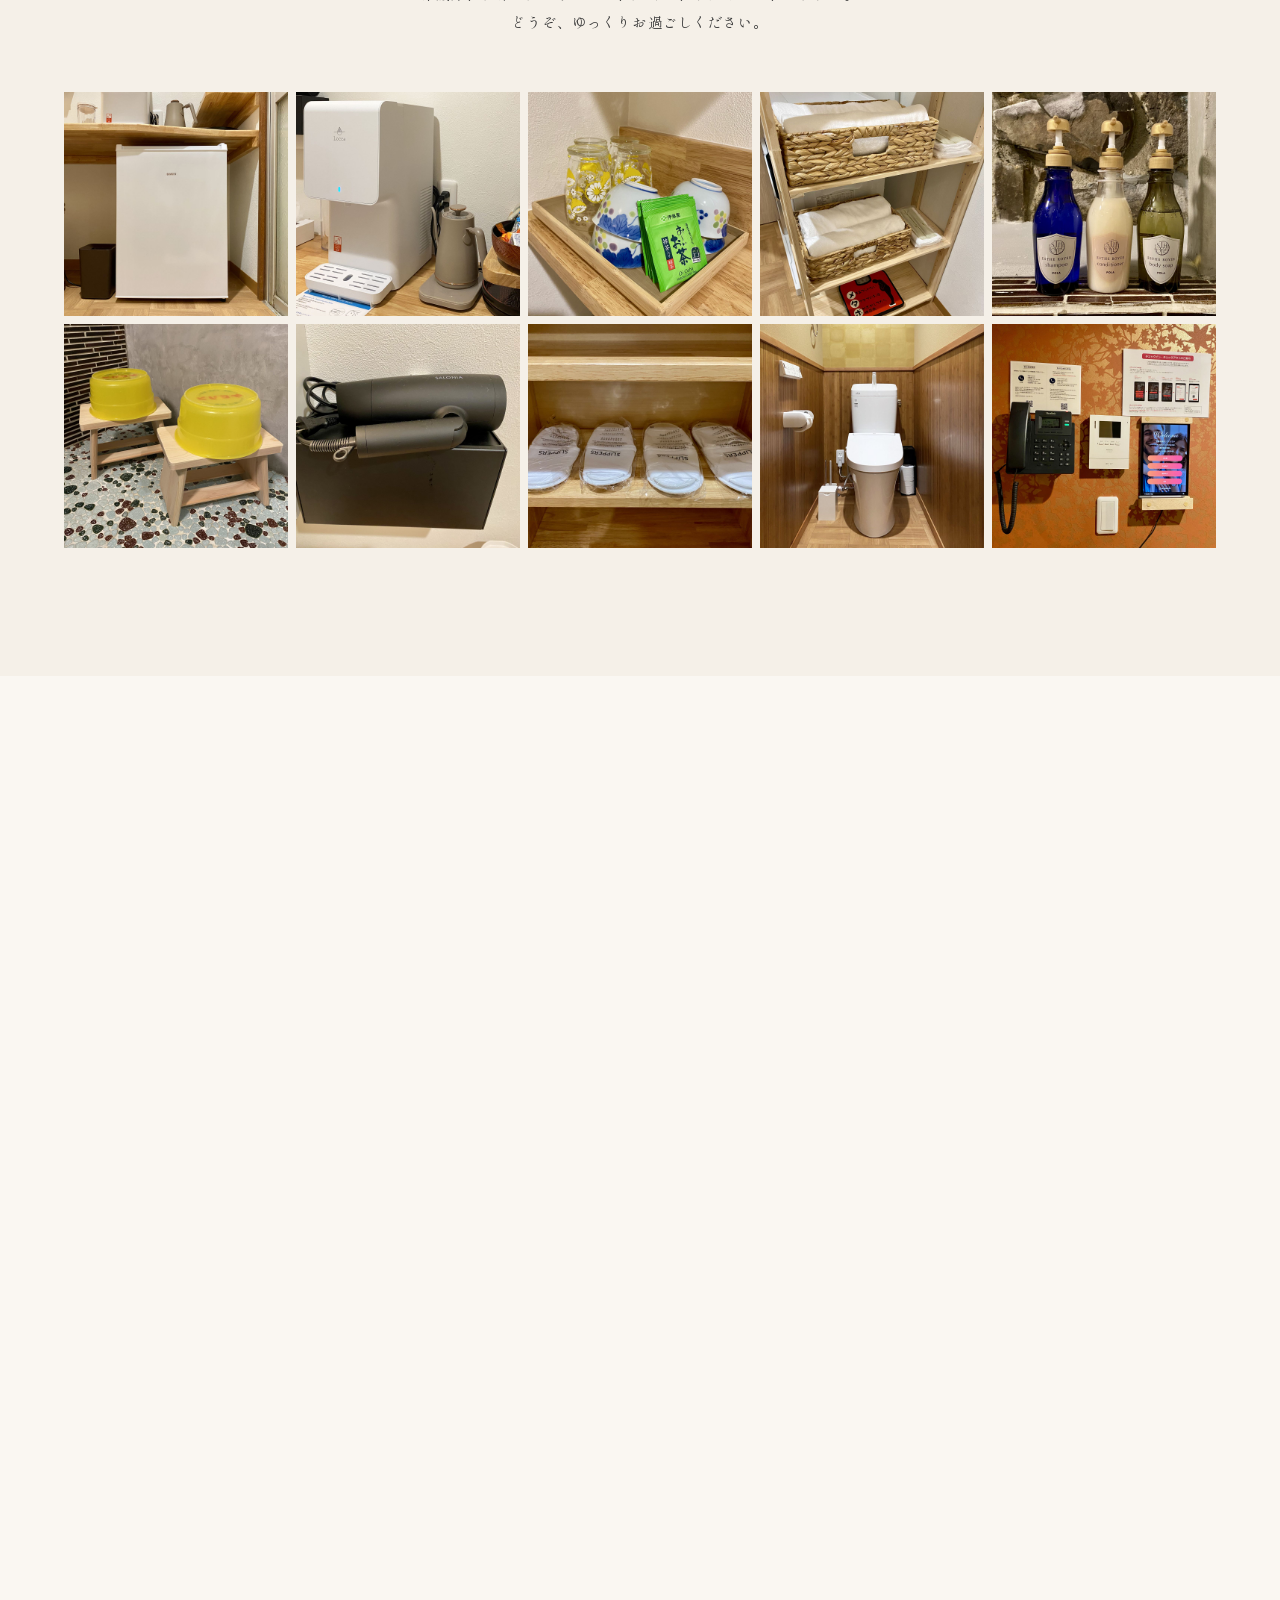
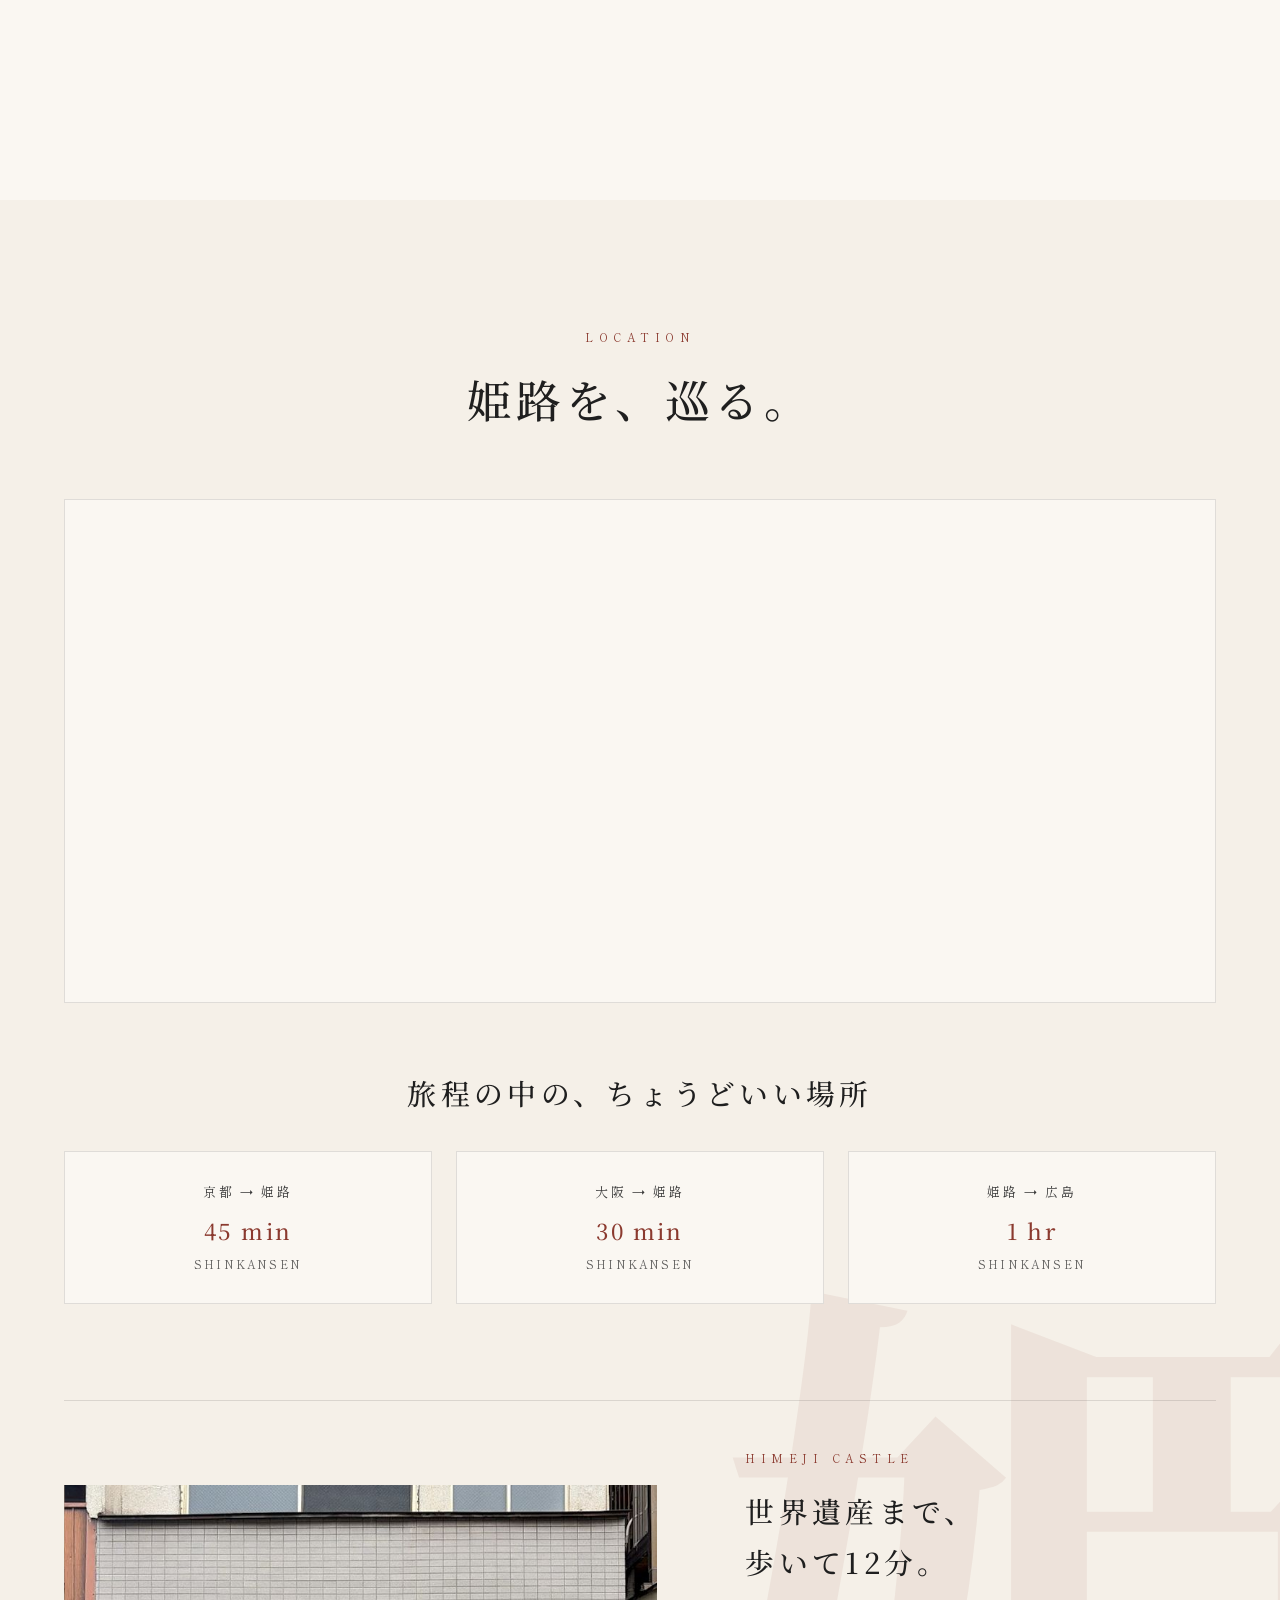
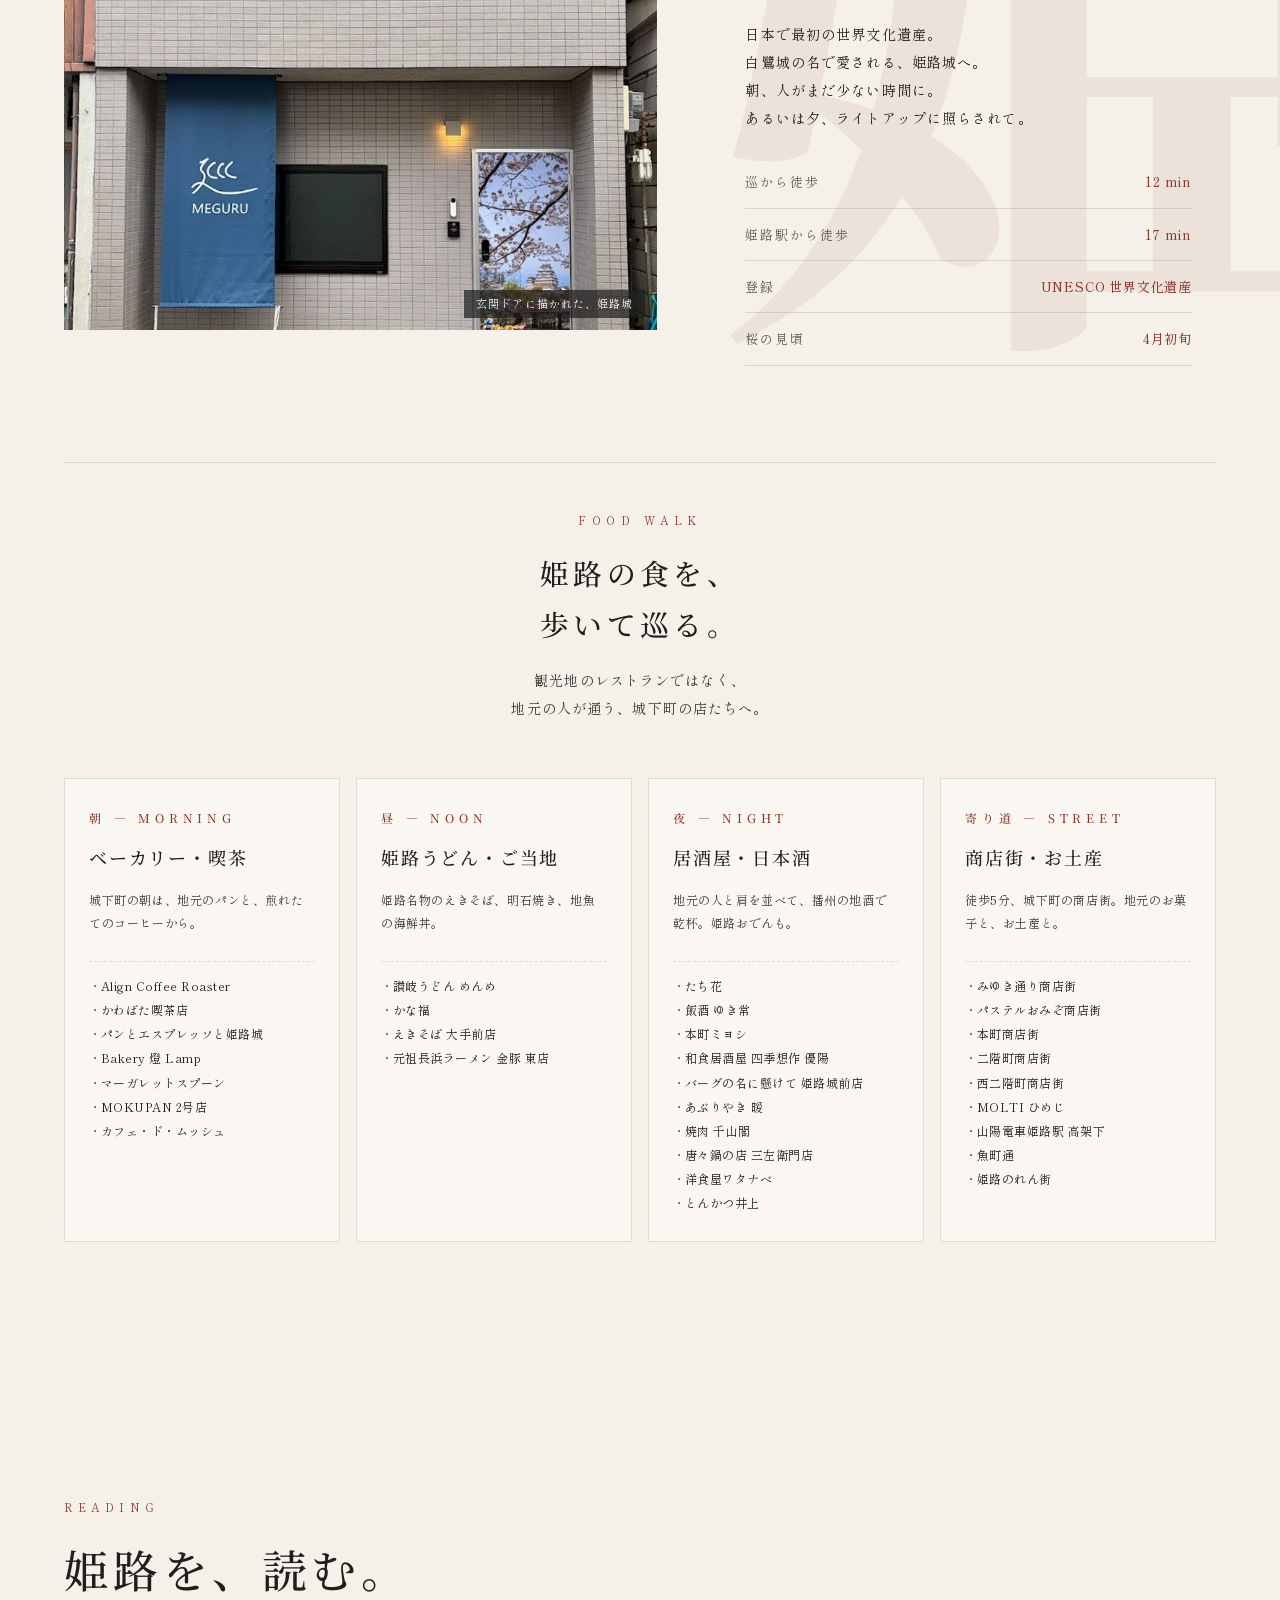
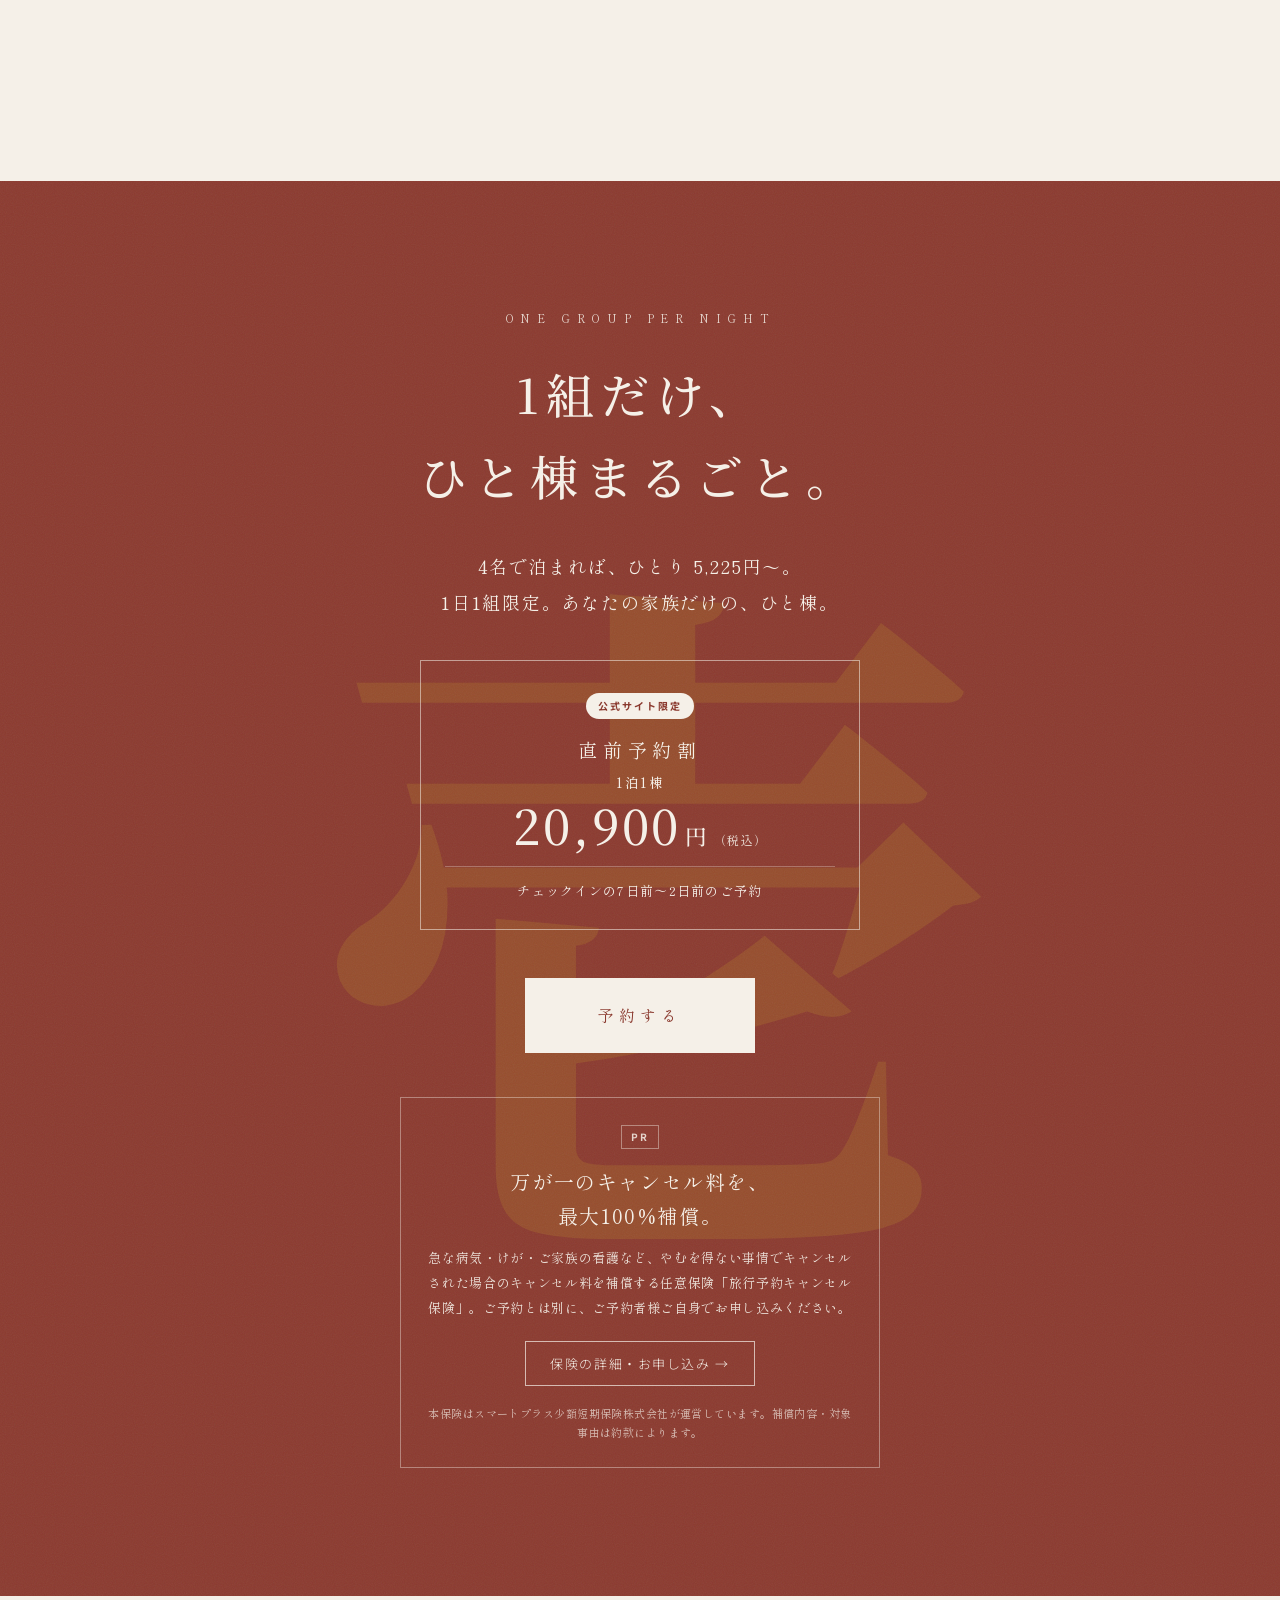
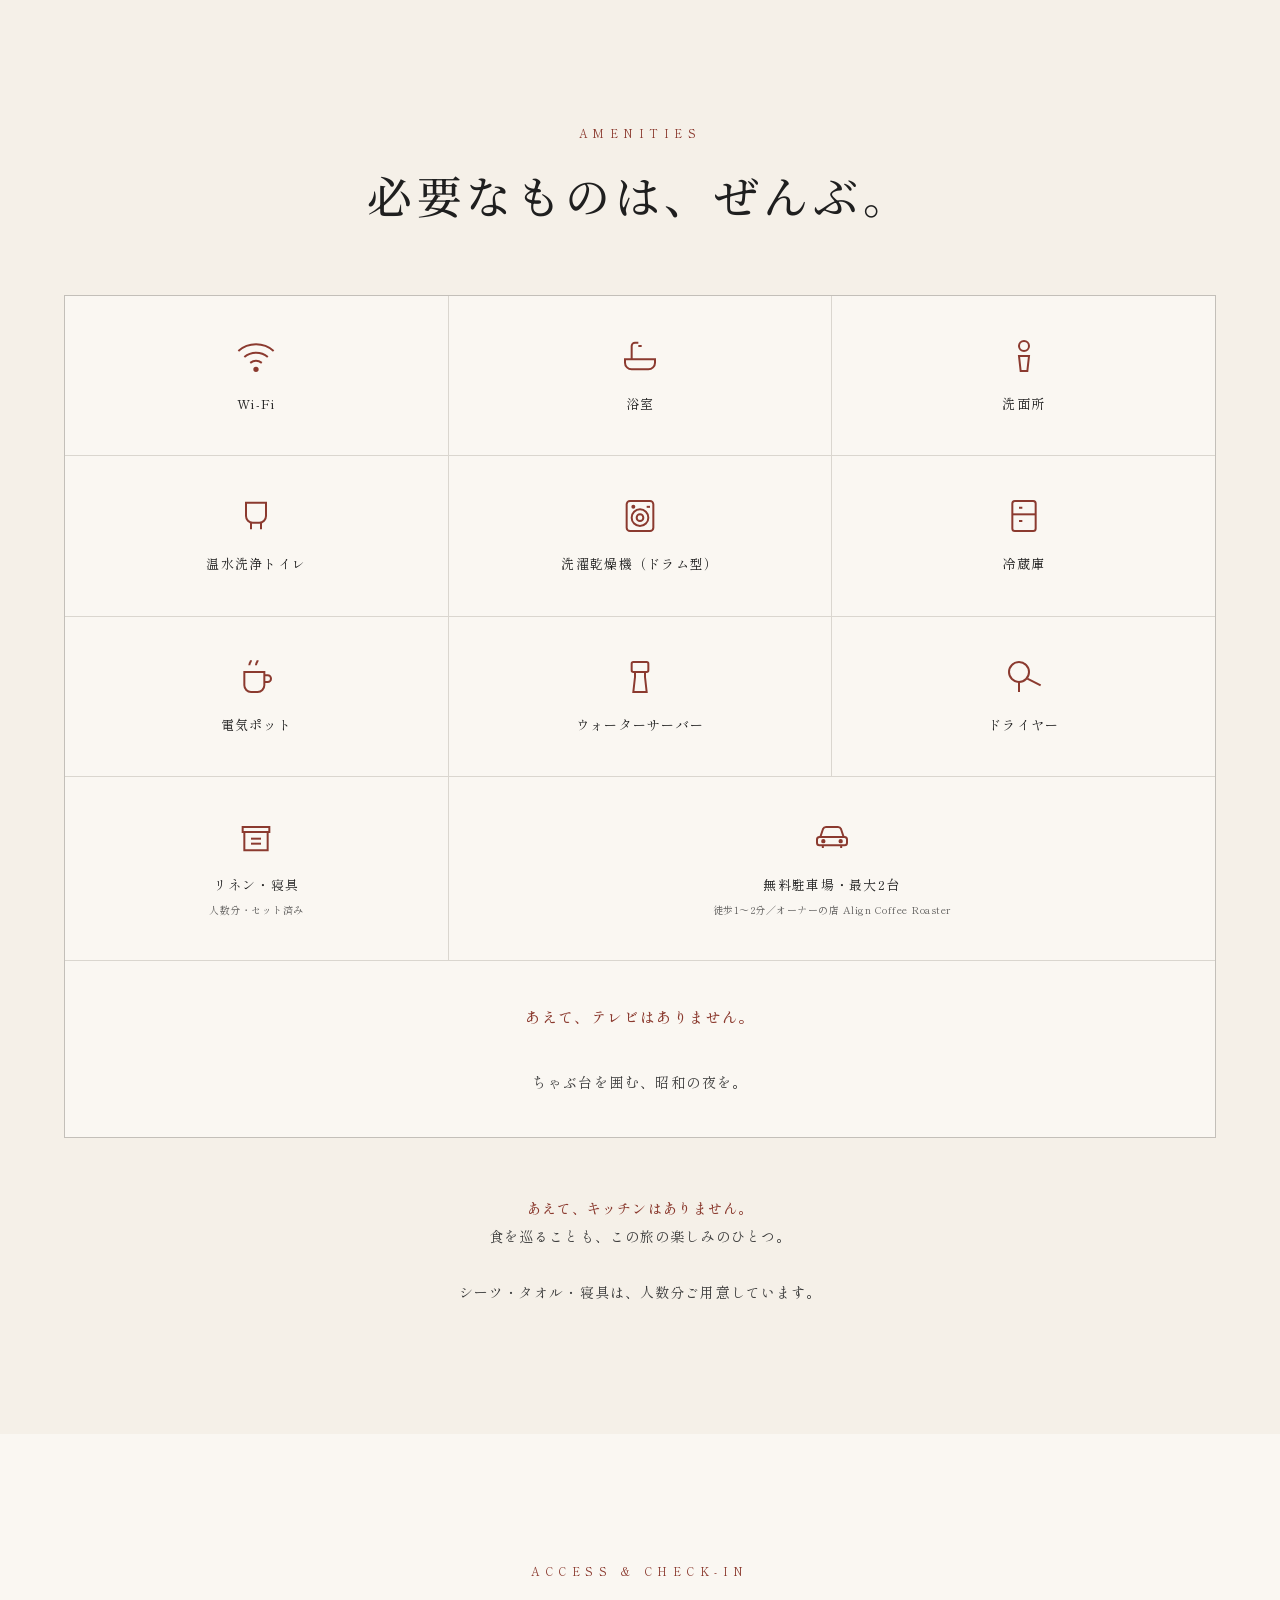
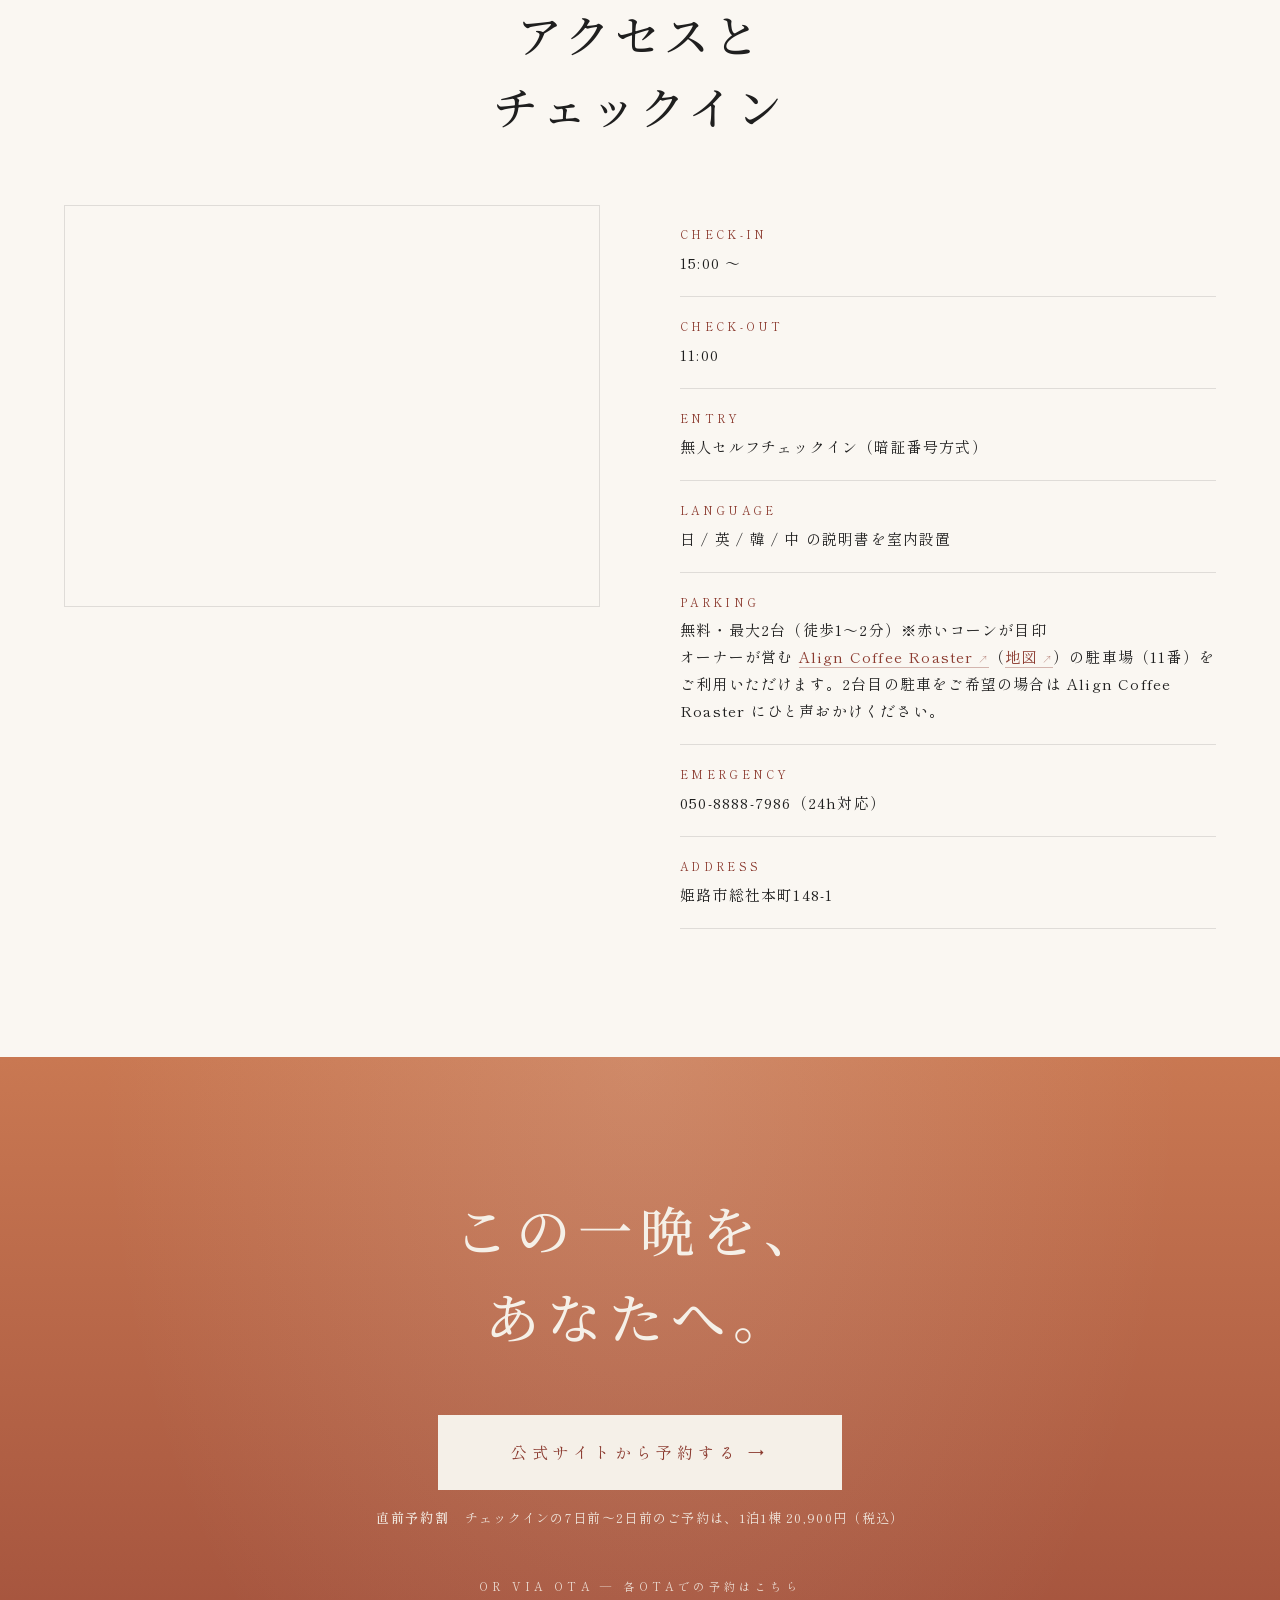
==== commit 29118ea5: "和室の写真を差し替え、見出しと説明文を変更（4言語） - 和室の写真を IMG_3798（座椅子・ちゃぶ台・駄菓子）に差し替え（16:10・約105KB） - 見出しを「和室（布団）」から「和室」に変" ====
--- a/index.html
+++ b/index.html
@@ -259,9 +259,9 @@
         <article class="scene fade-in" data-room="2">
           <div class="scene__num">02</div>
           <div class="scene__body">
-            <div class="scene__image" style="background-image:url('images/和室/IMG_5730.jpg');"></div>
-            <h3 class="scene__title">和室（布団）</h3>
-            <p class="scene__caption">南の光が差し込む、畳の部屋。<br>布団とシーツを、人数分ご用意しています。</p>
+            <div class="scene__image" style="background-image:url('images/和室/IMG_3798.jpg');"></div>
+            <h3 class="scene__title">和室</h3>
+            <p class="scene__caption">ちゃぶ台を囲む、昭和の団らん。<br>窓の光の中、駄菓子をつまんでゆっくりと。</p>
           </div>
         </article>
 
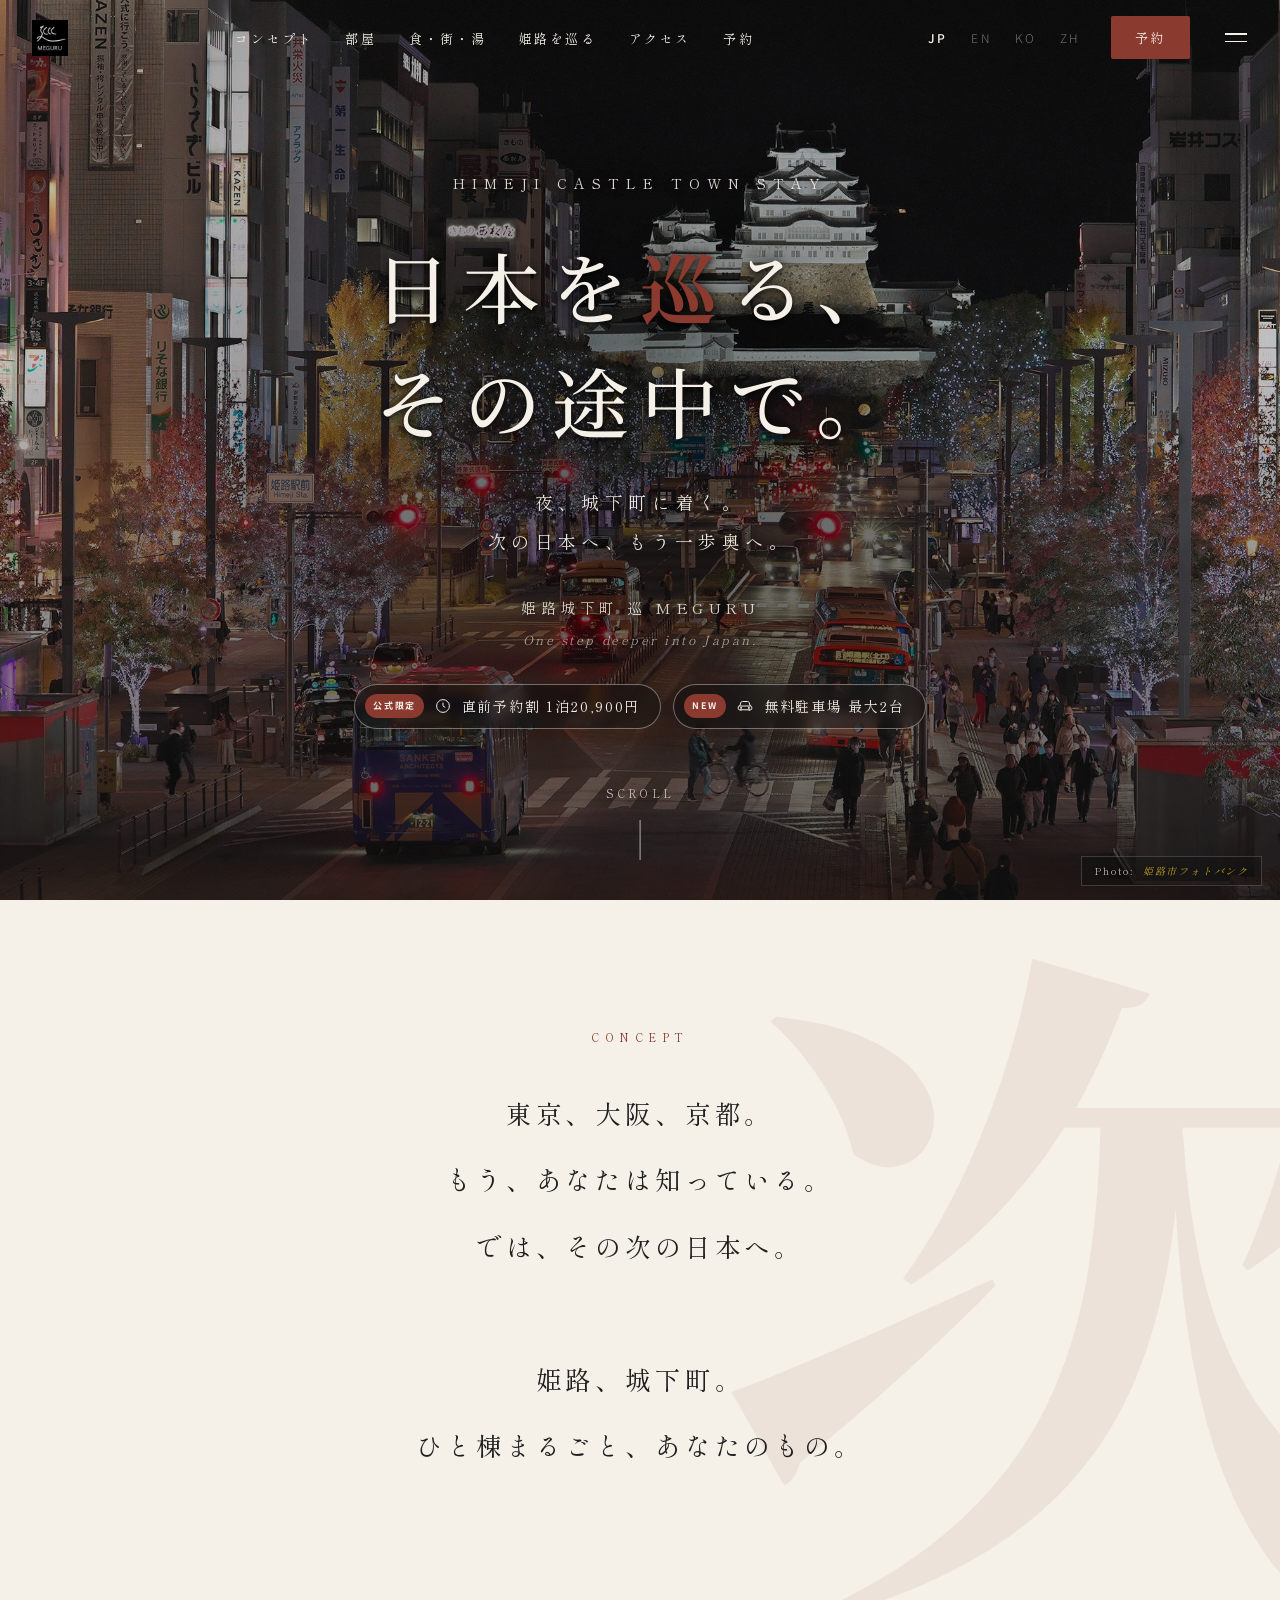
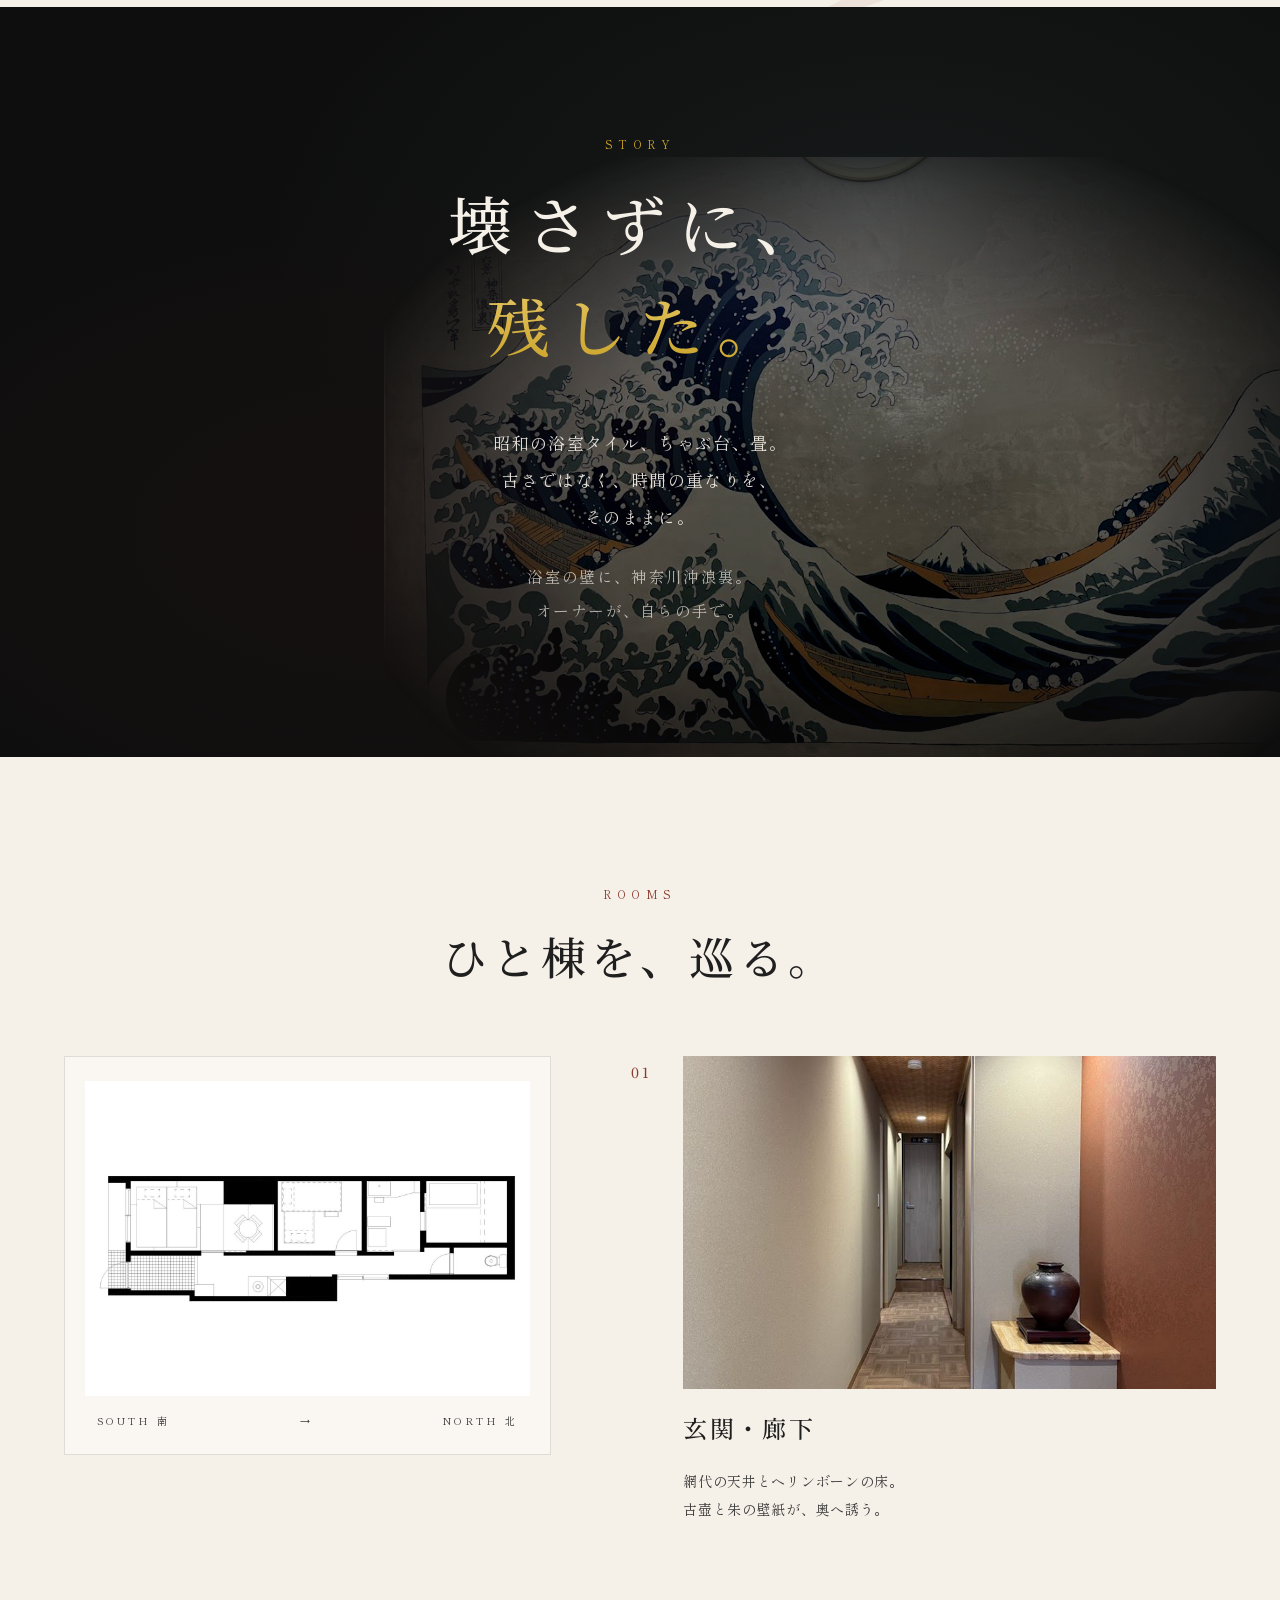
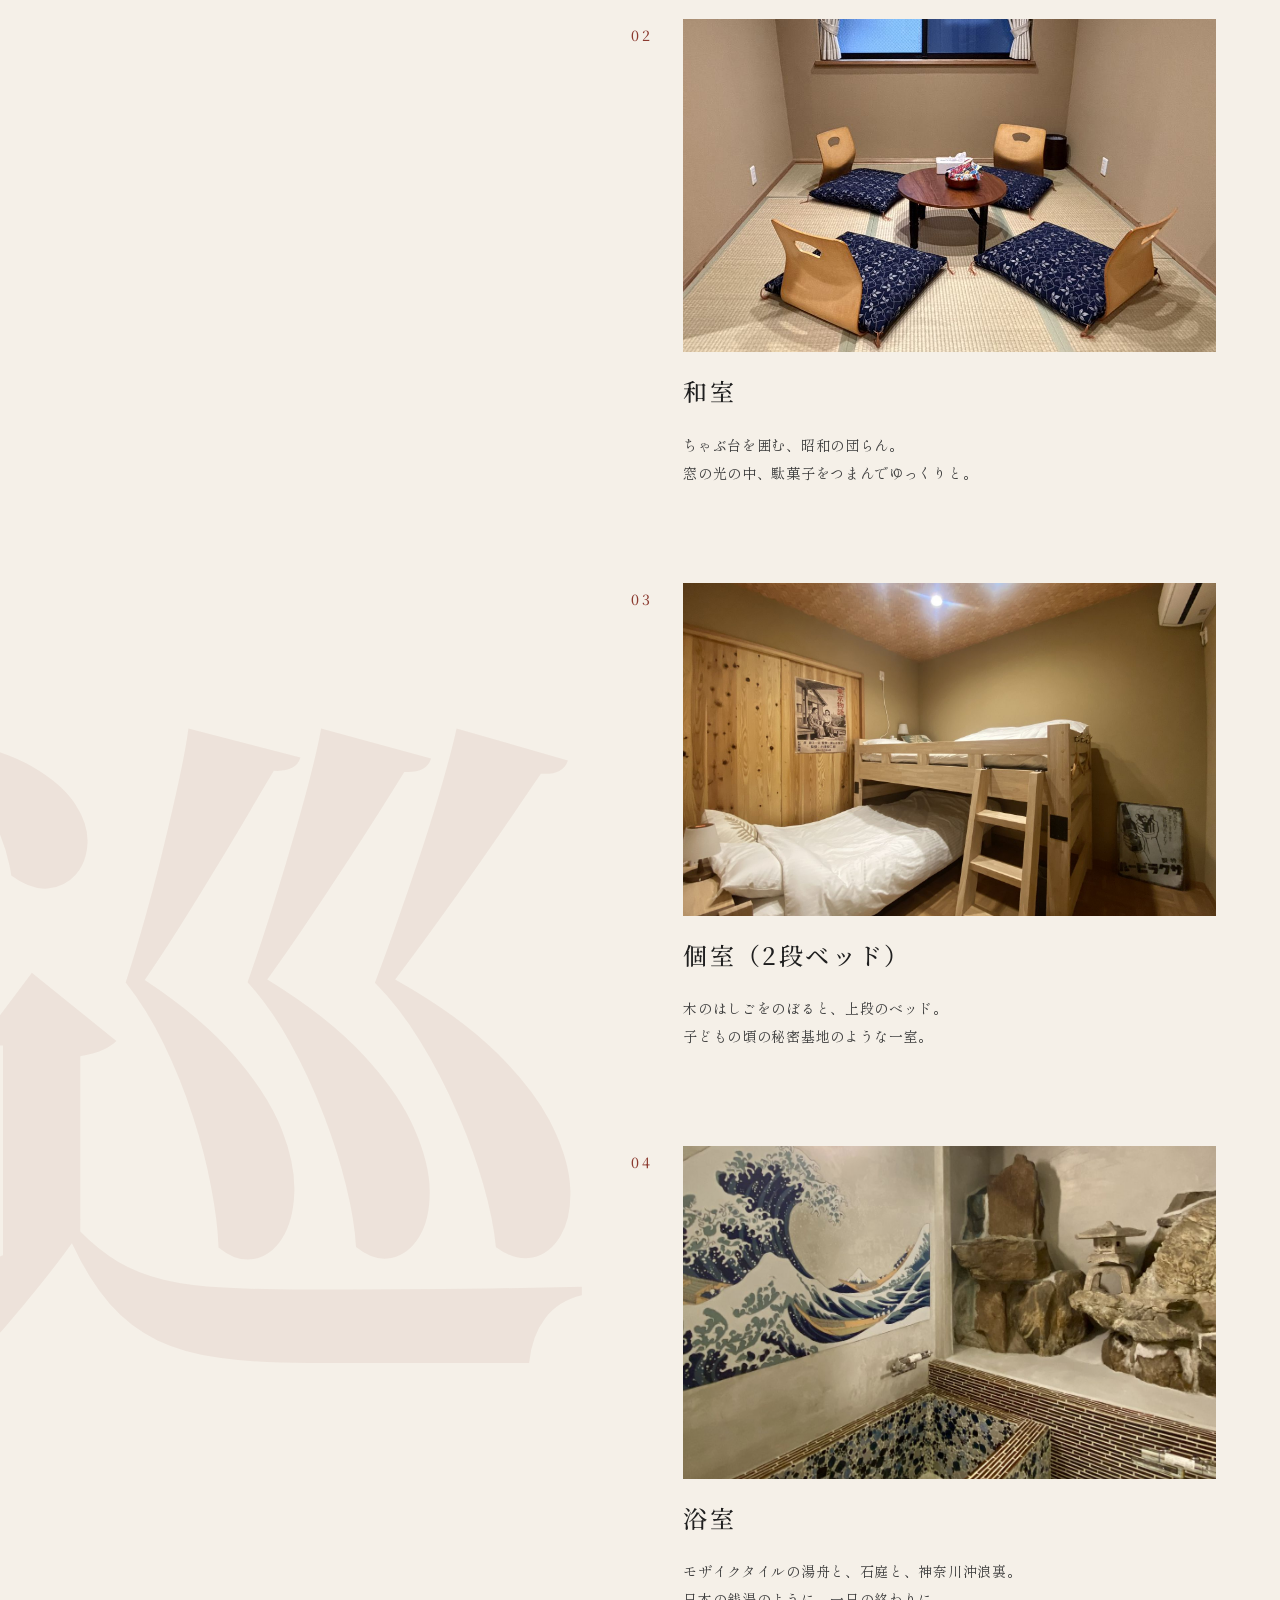
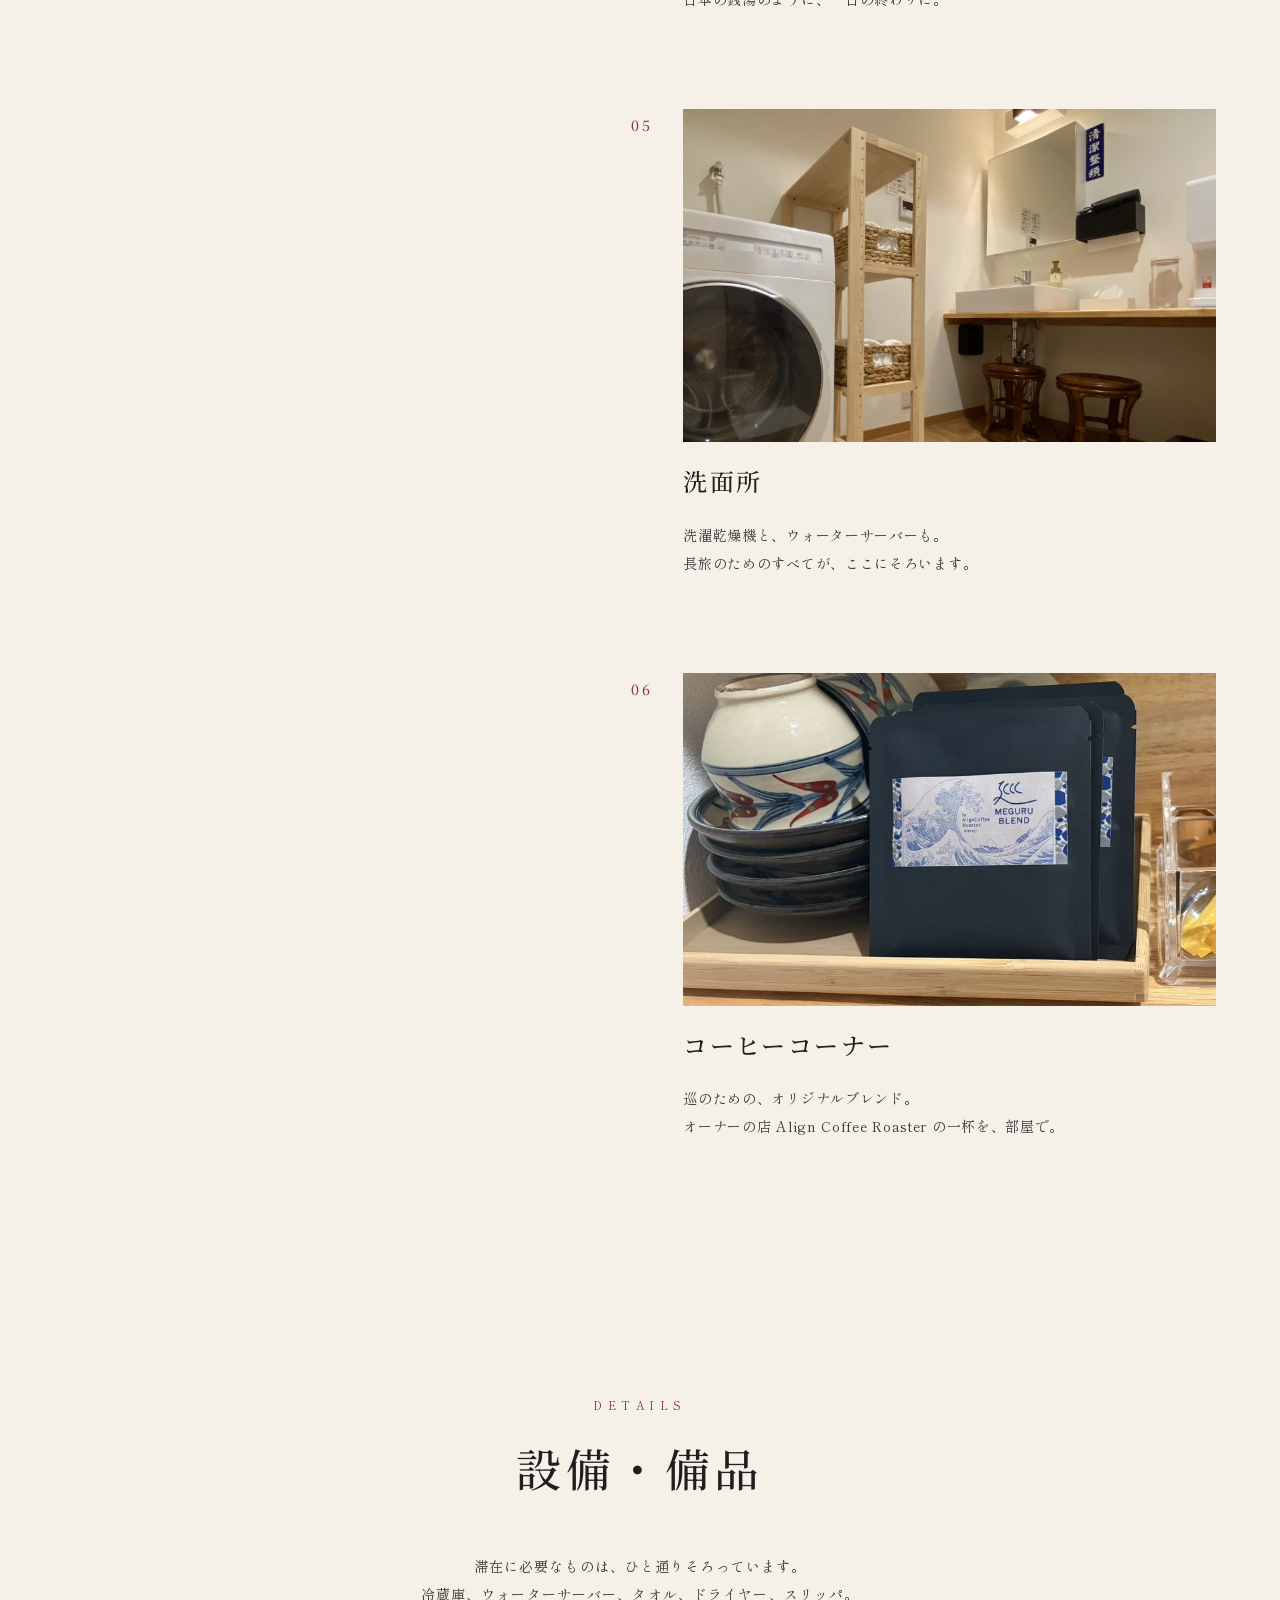
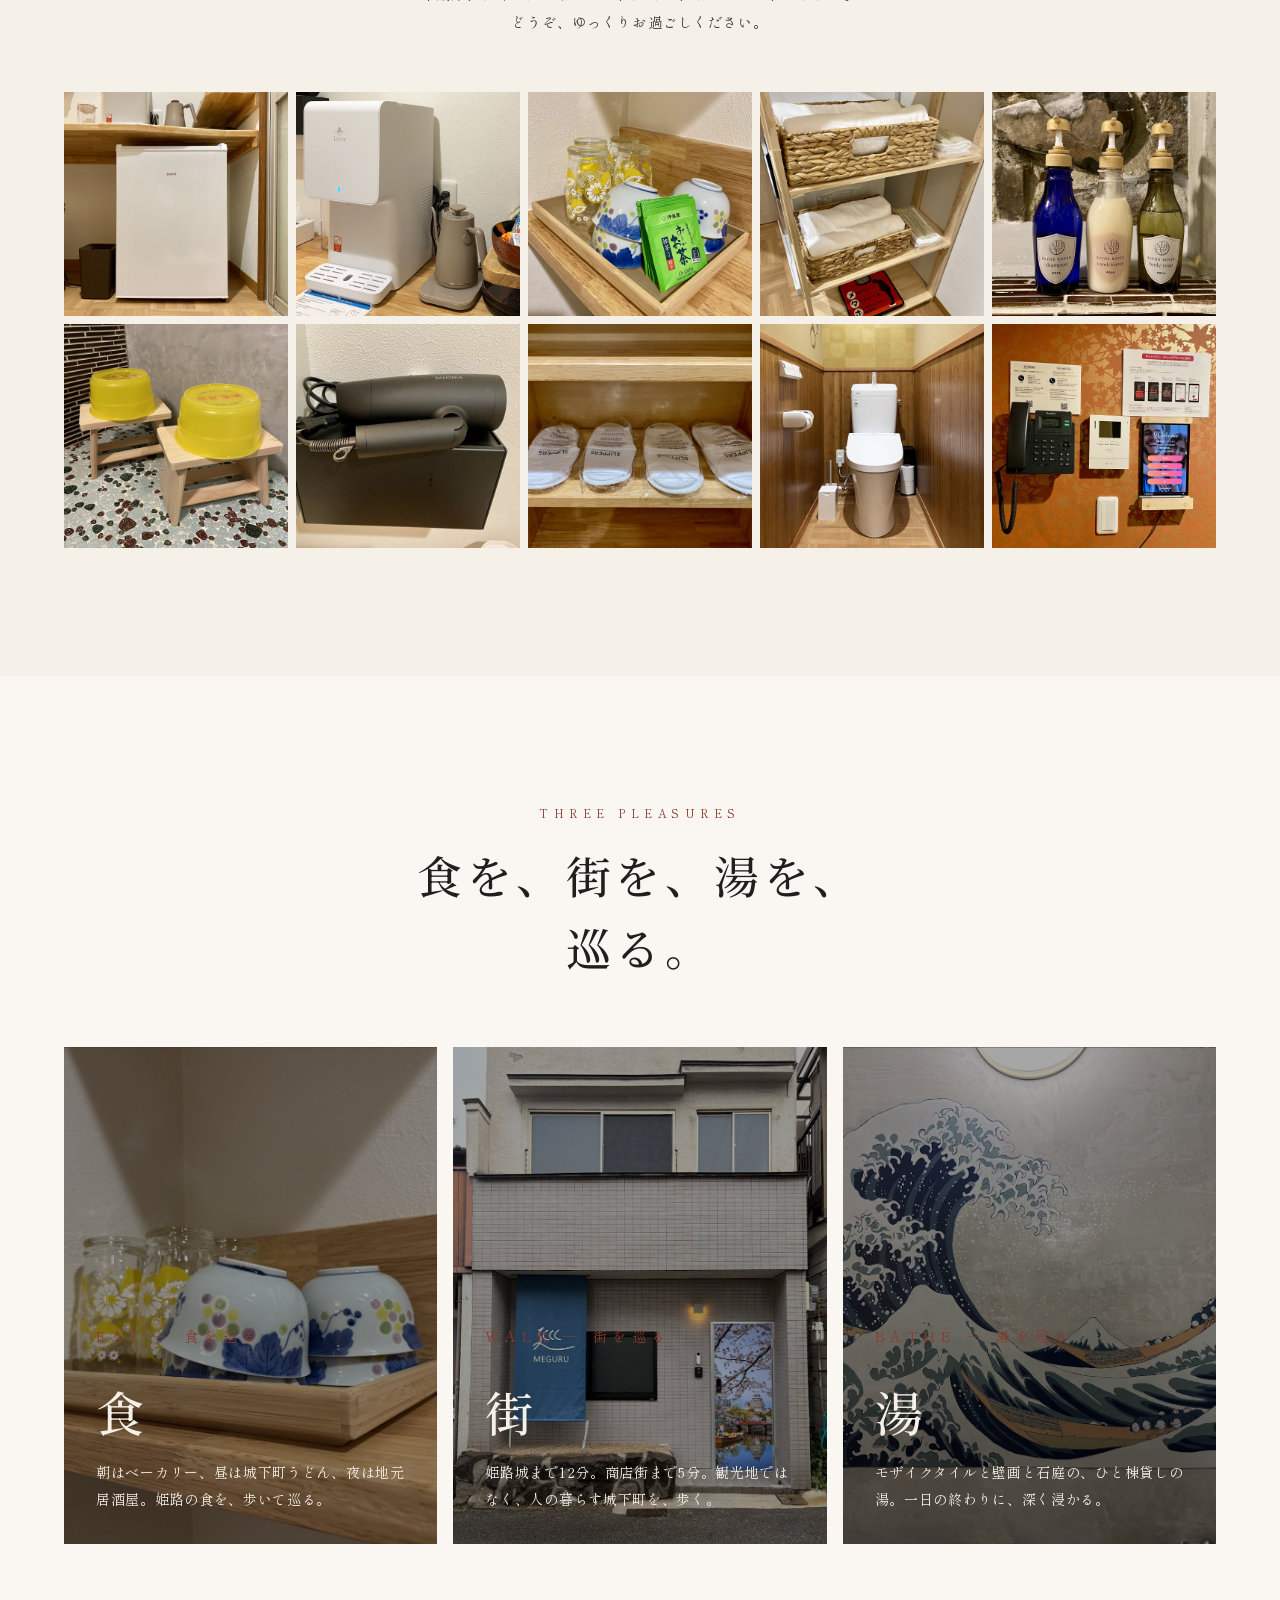
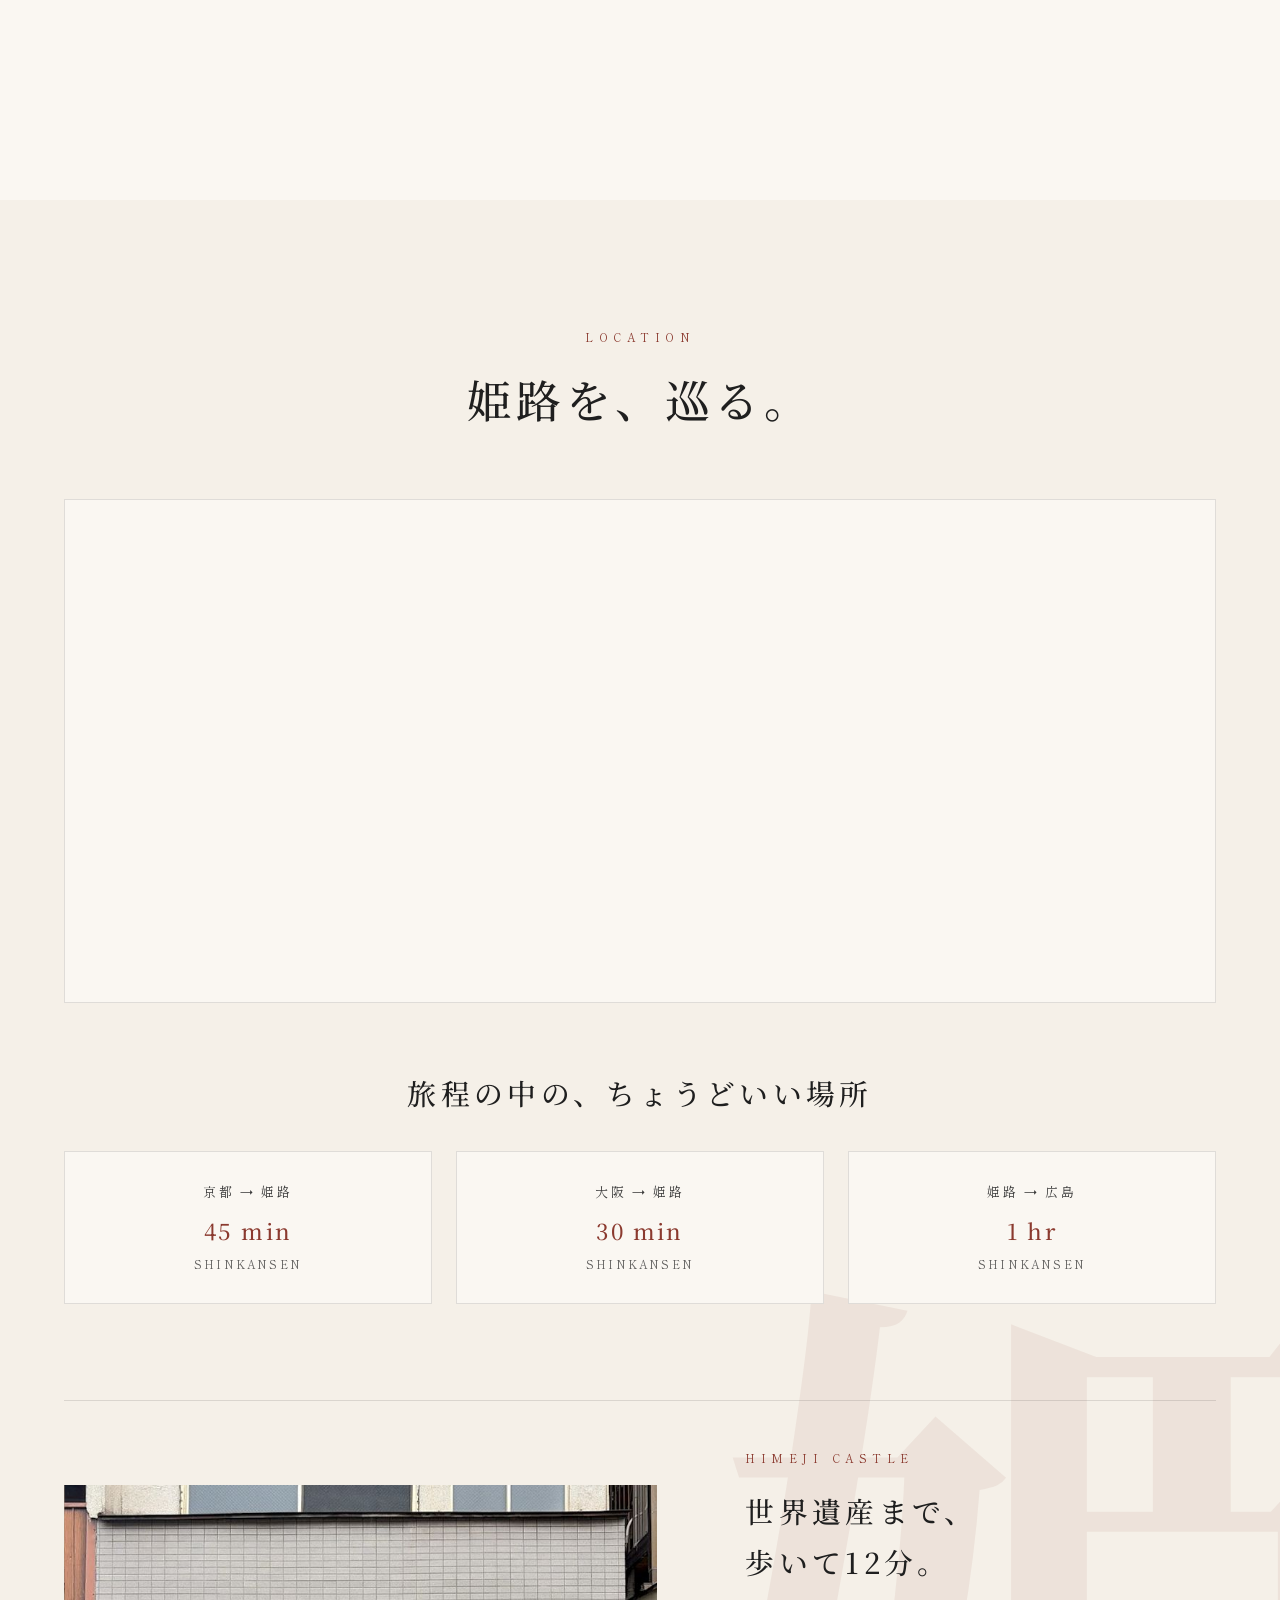
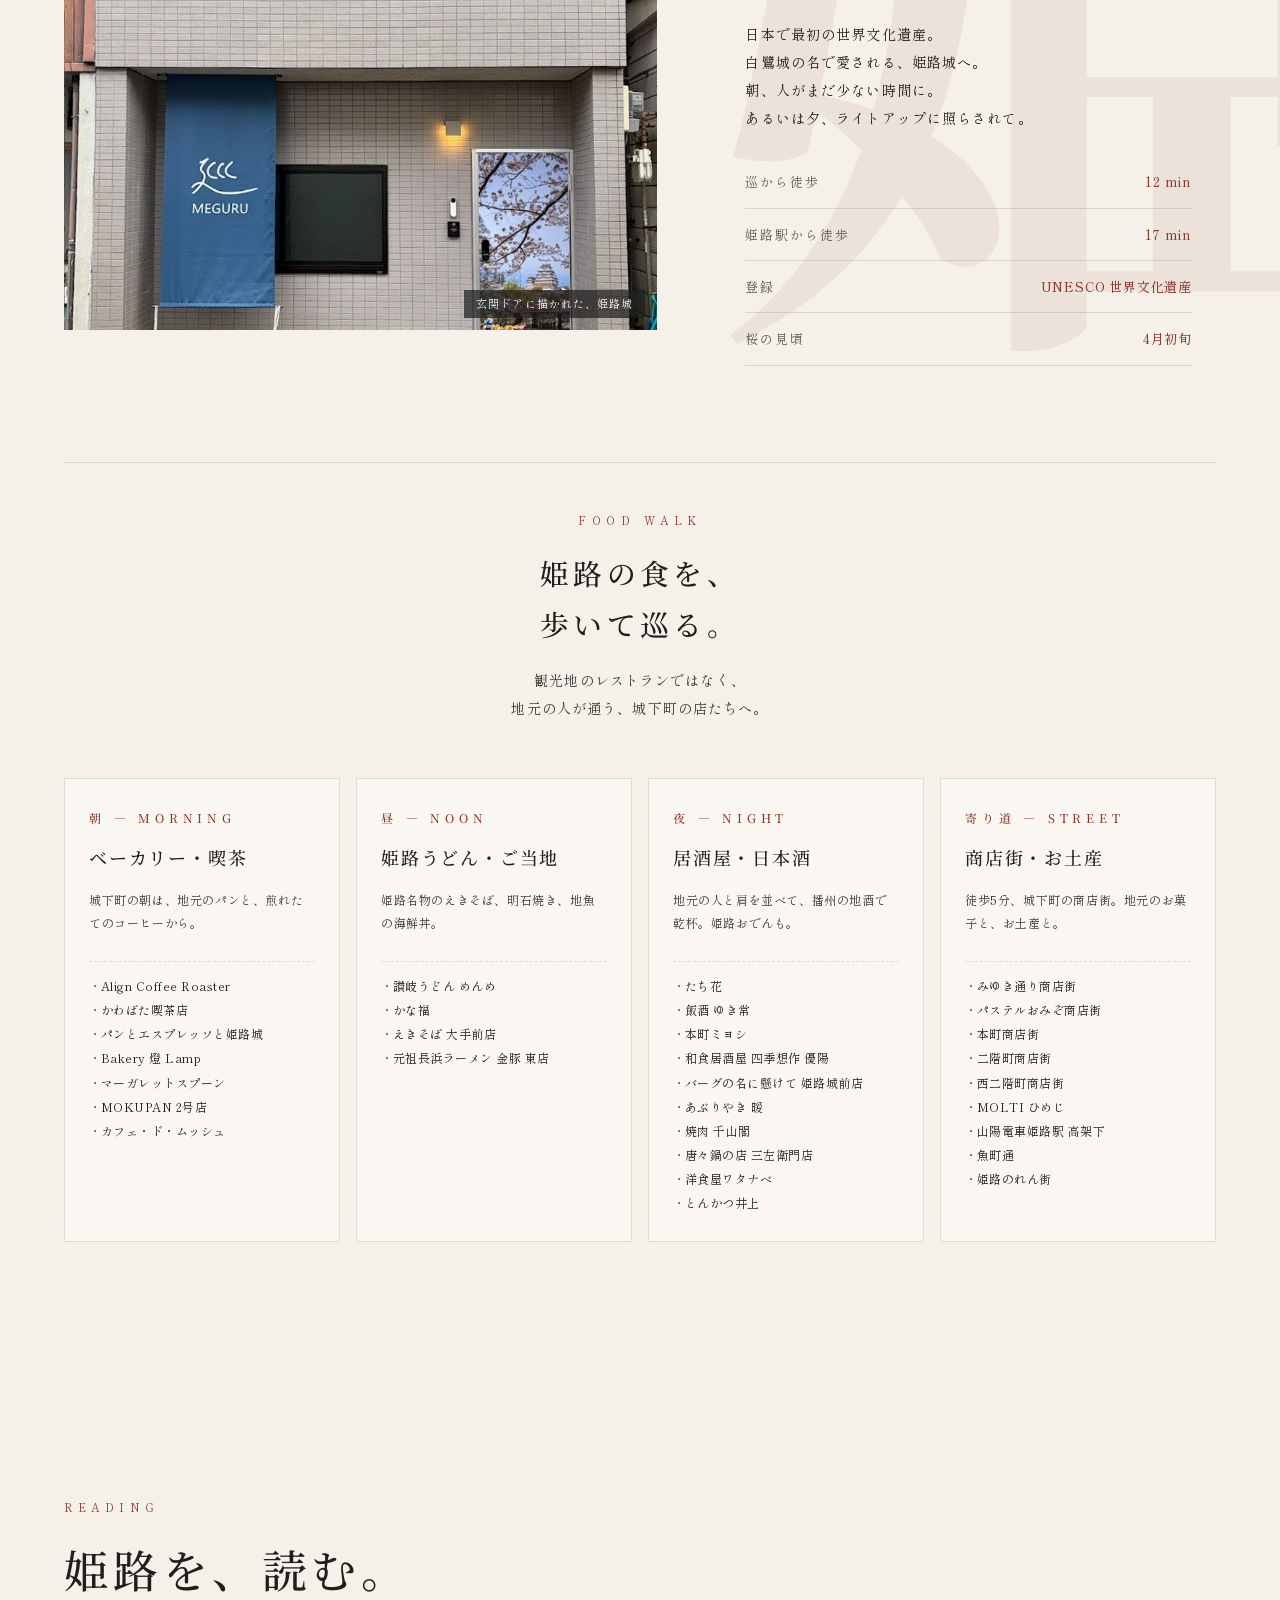
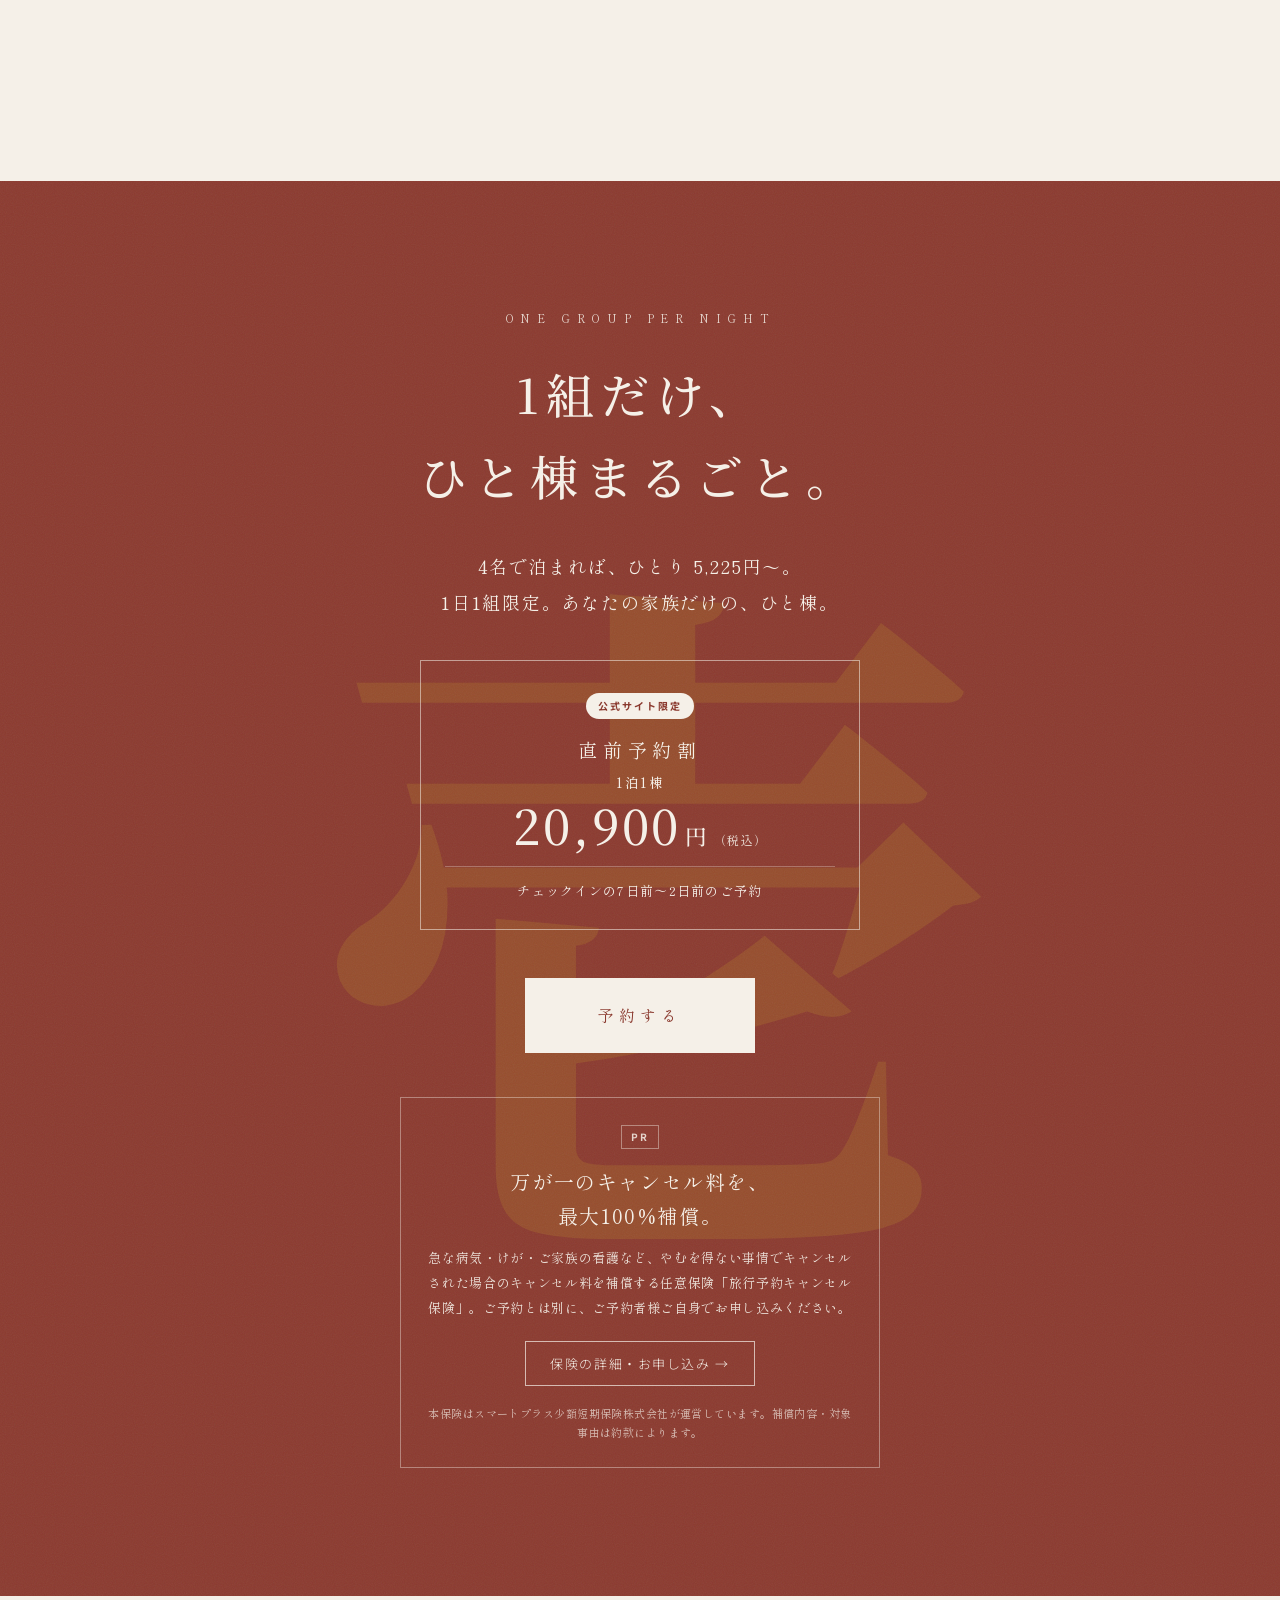
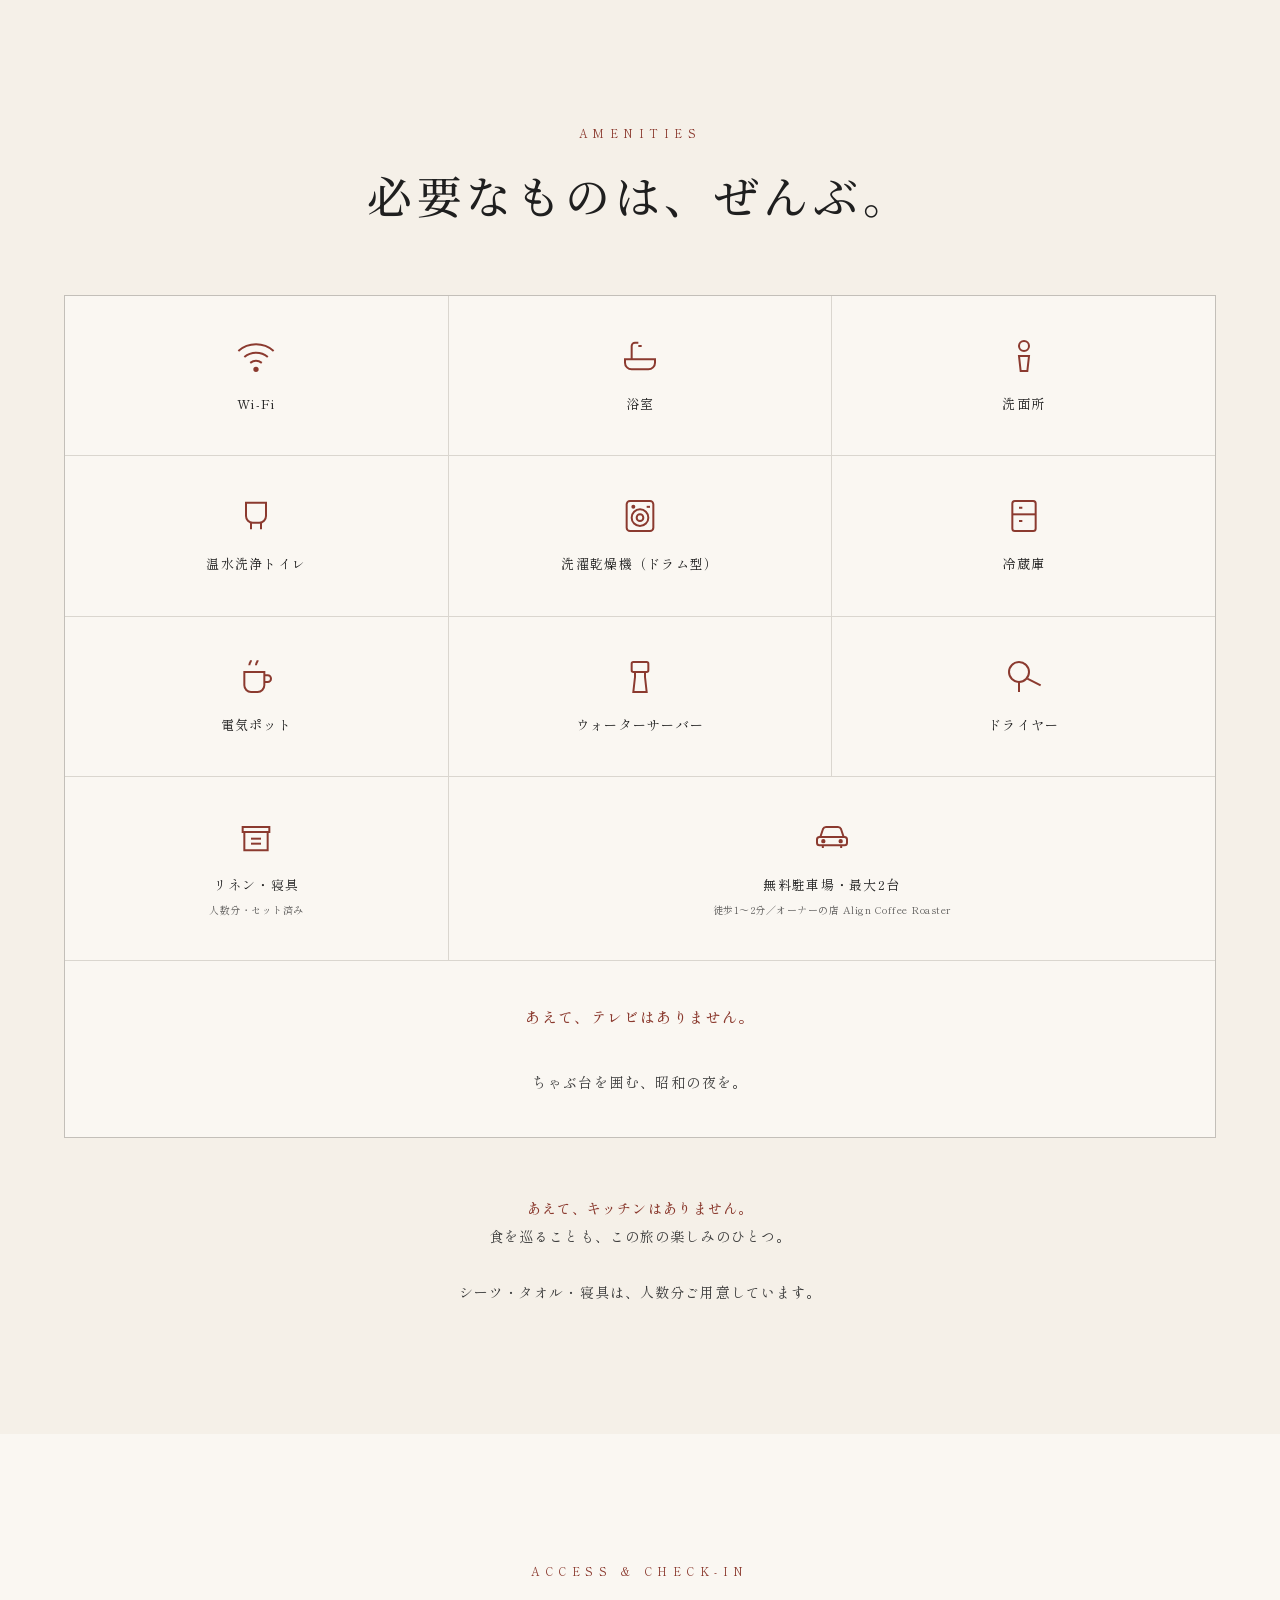
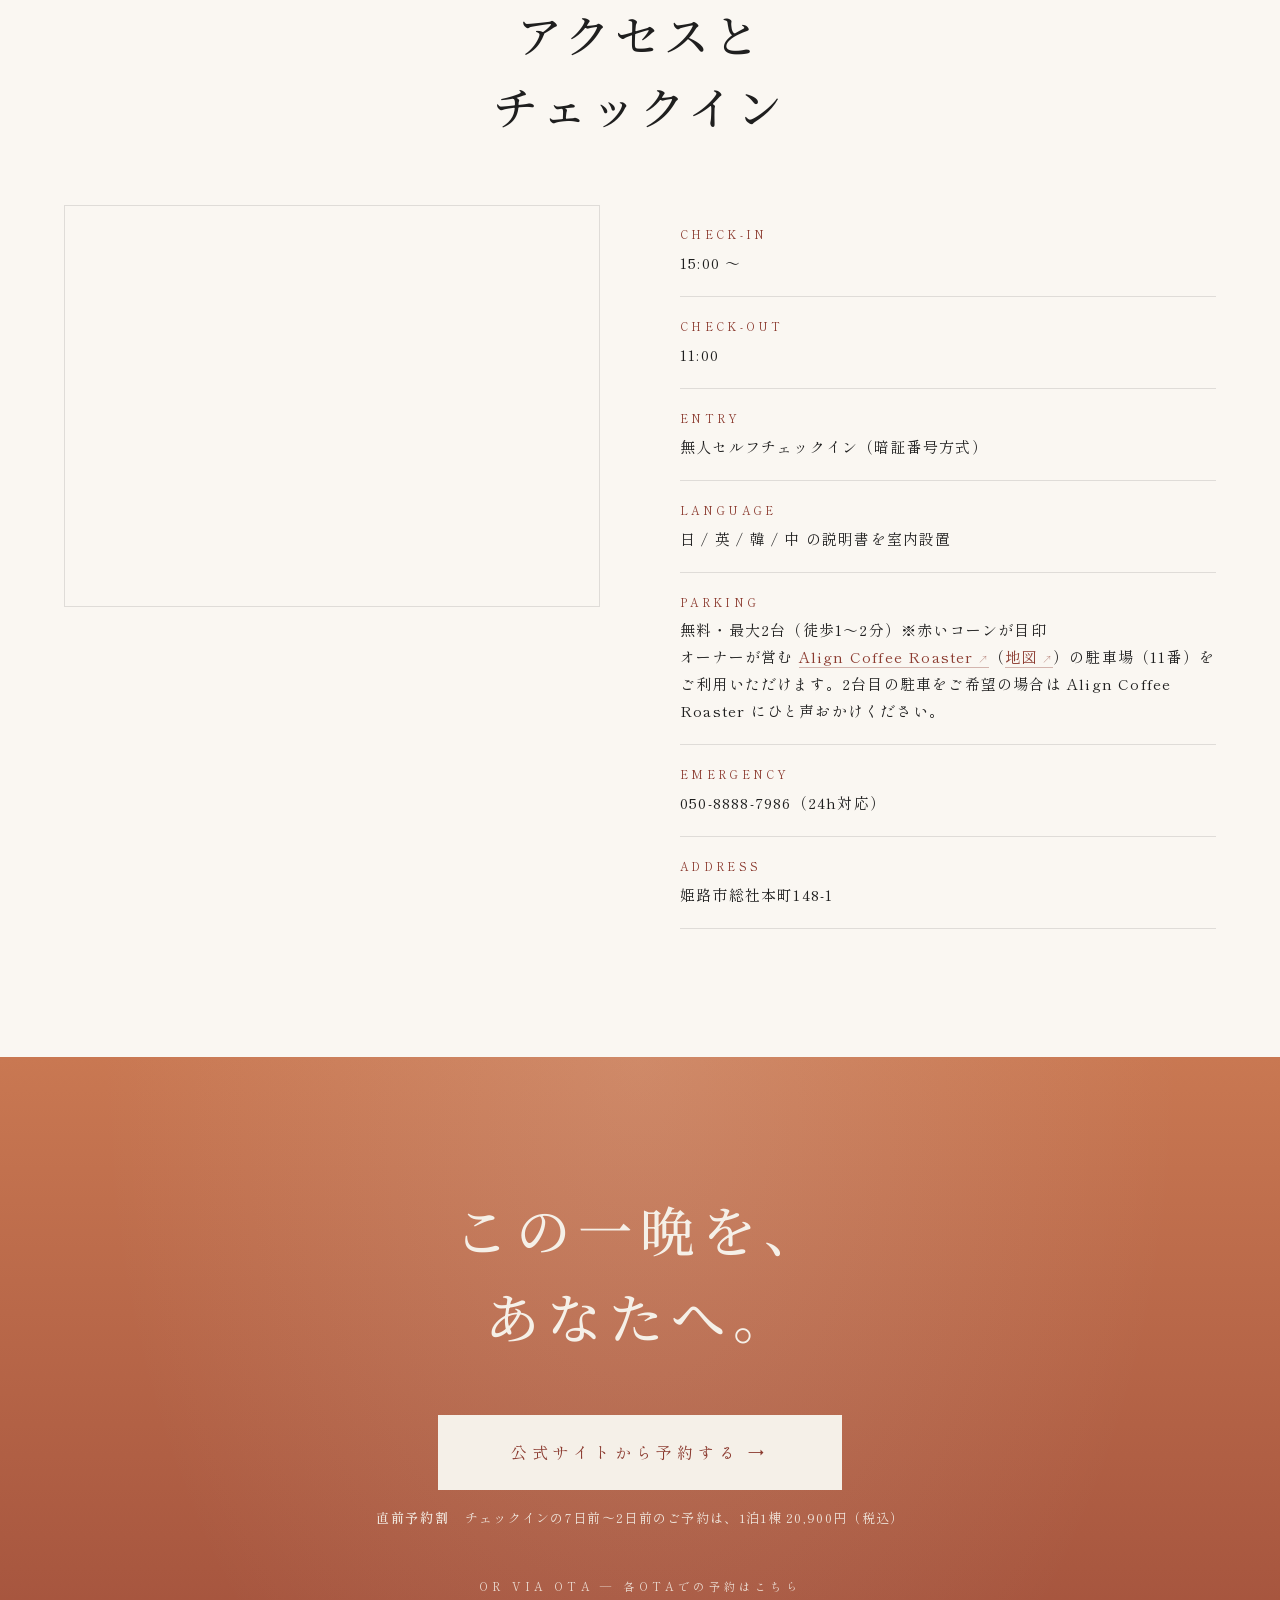
==== commit 631fb5fe: "06「茶のコーナー」を「コーヒーコーナー」に変更：写真・見出し・説明文（4言語） - 写真を IMG_3450（MEGURU BLEND／Align Coffee Roaster）に差し替え（843p" ====
--- a/index.html
+++ b/index.html
@@ -295,9 +295,9 @@
         <article class="scene fade-in" data-room="6">
           <div class="scene__num">06</div>
           <div class="scene__body">
-            <div class="scene__image" style="background-image:url('images/洗面脱衣/IMG_5582.jpg');"></div>
-            <h3 class="scene__title">茶のコーナー</h3>
-            <p class="scene__caption">お湯を沸かして、お茶を一杯。<br>昭和の茶器とお菓子が、待っている。</p>
+            <div class="scene__image" style="background-image:url('images/洗面脱衣/IMG_3450.jpg');"></div>
+            <h3 class="scene__title">コーヒーコーナー</h3>
+            <p class="scene__caption">巡のための、オリジナルブレンド。<br>オーナーの店 Align Coffee Roaster の一杯を、部屋で。</p>
           </div>
         </article>
       </div>
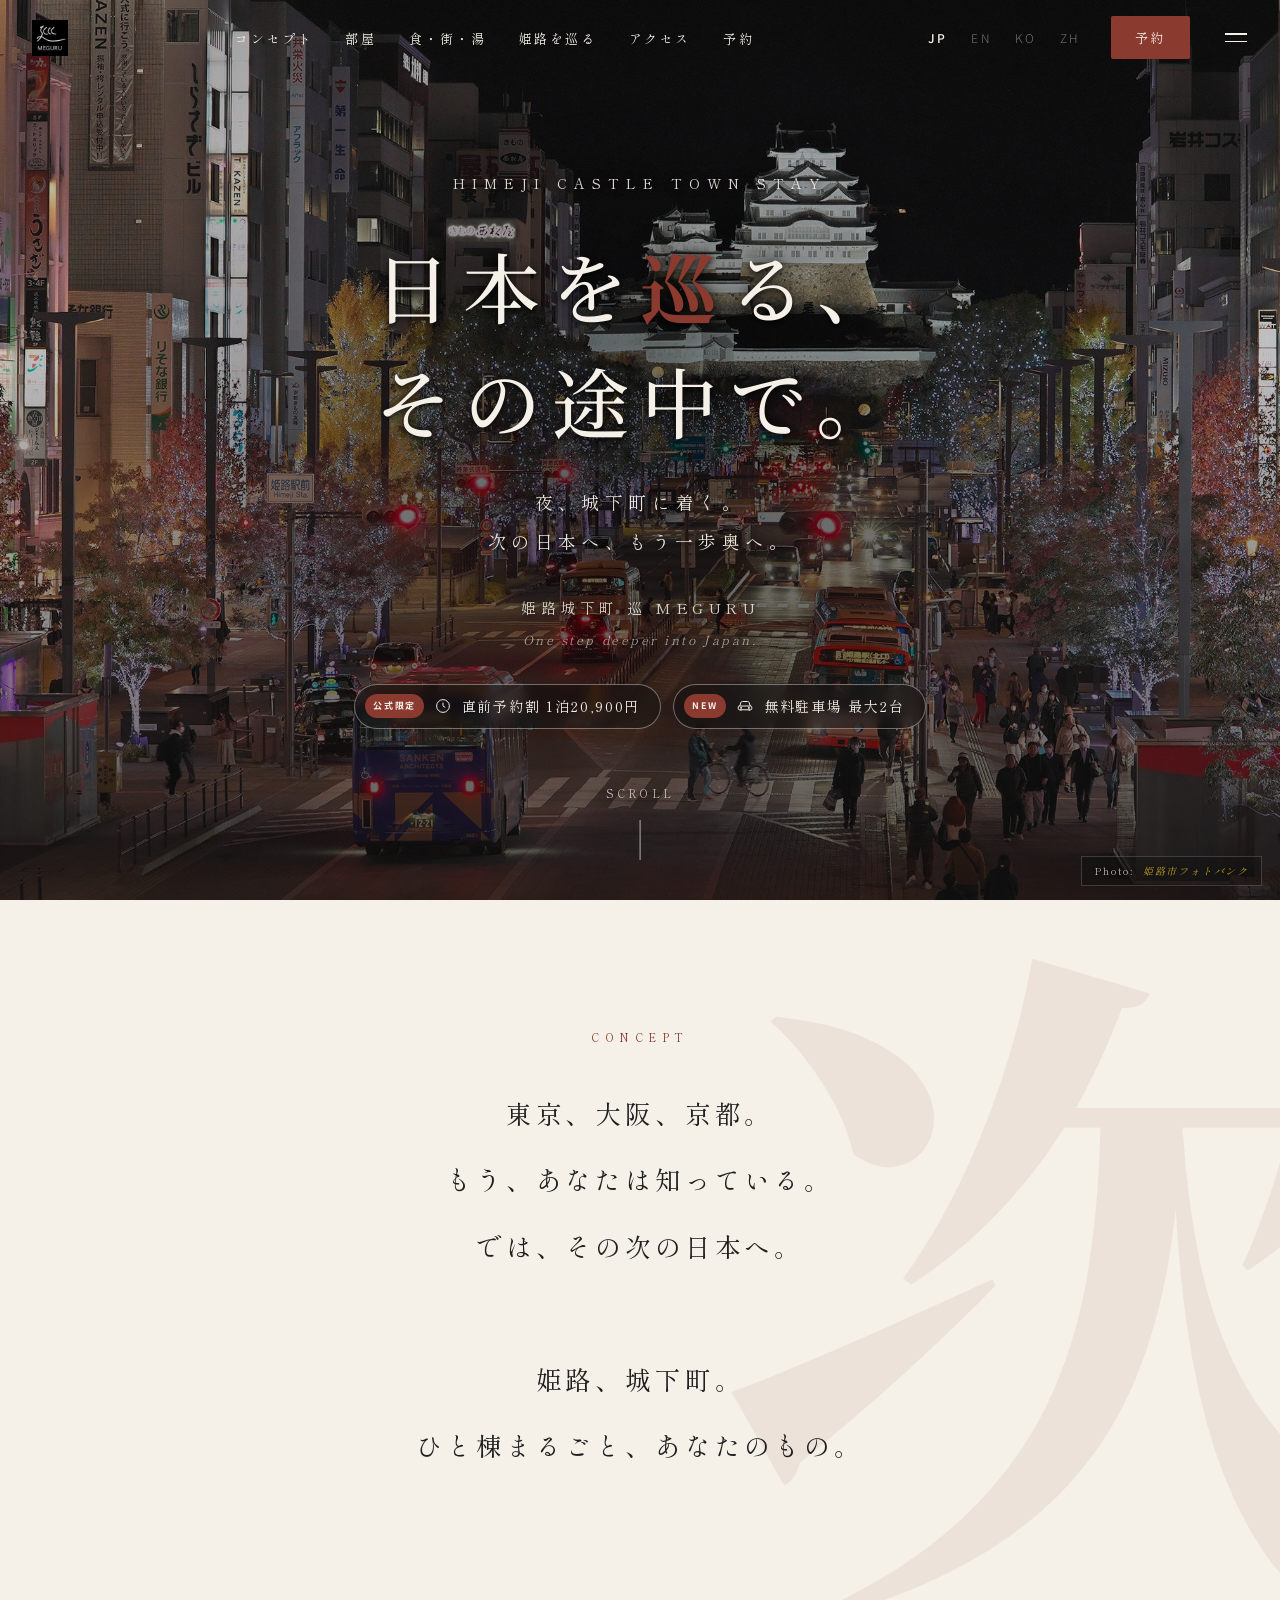
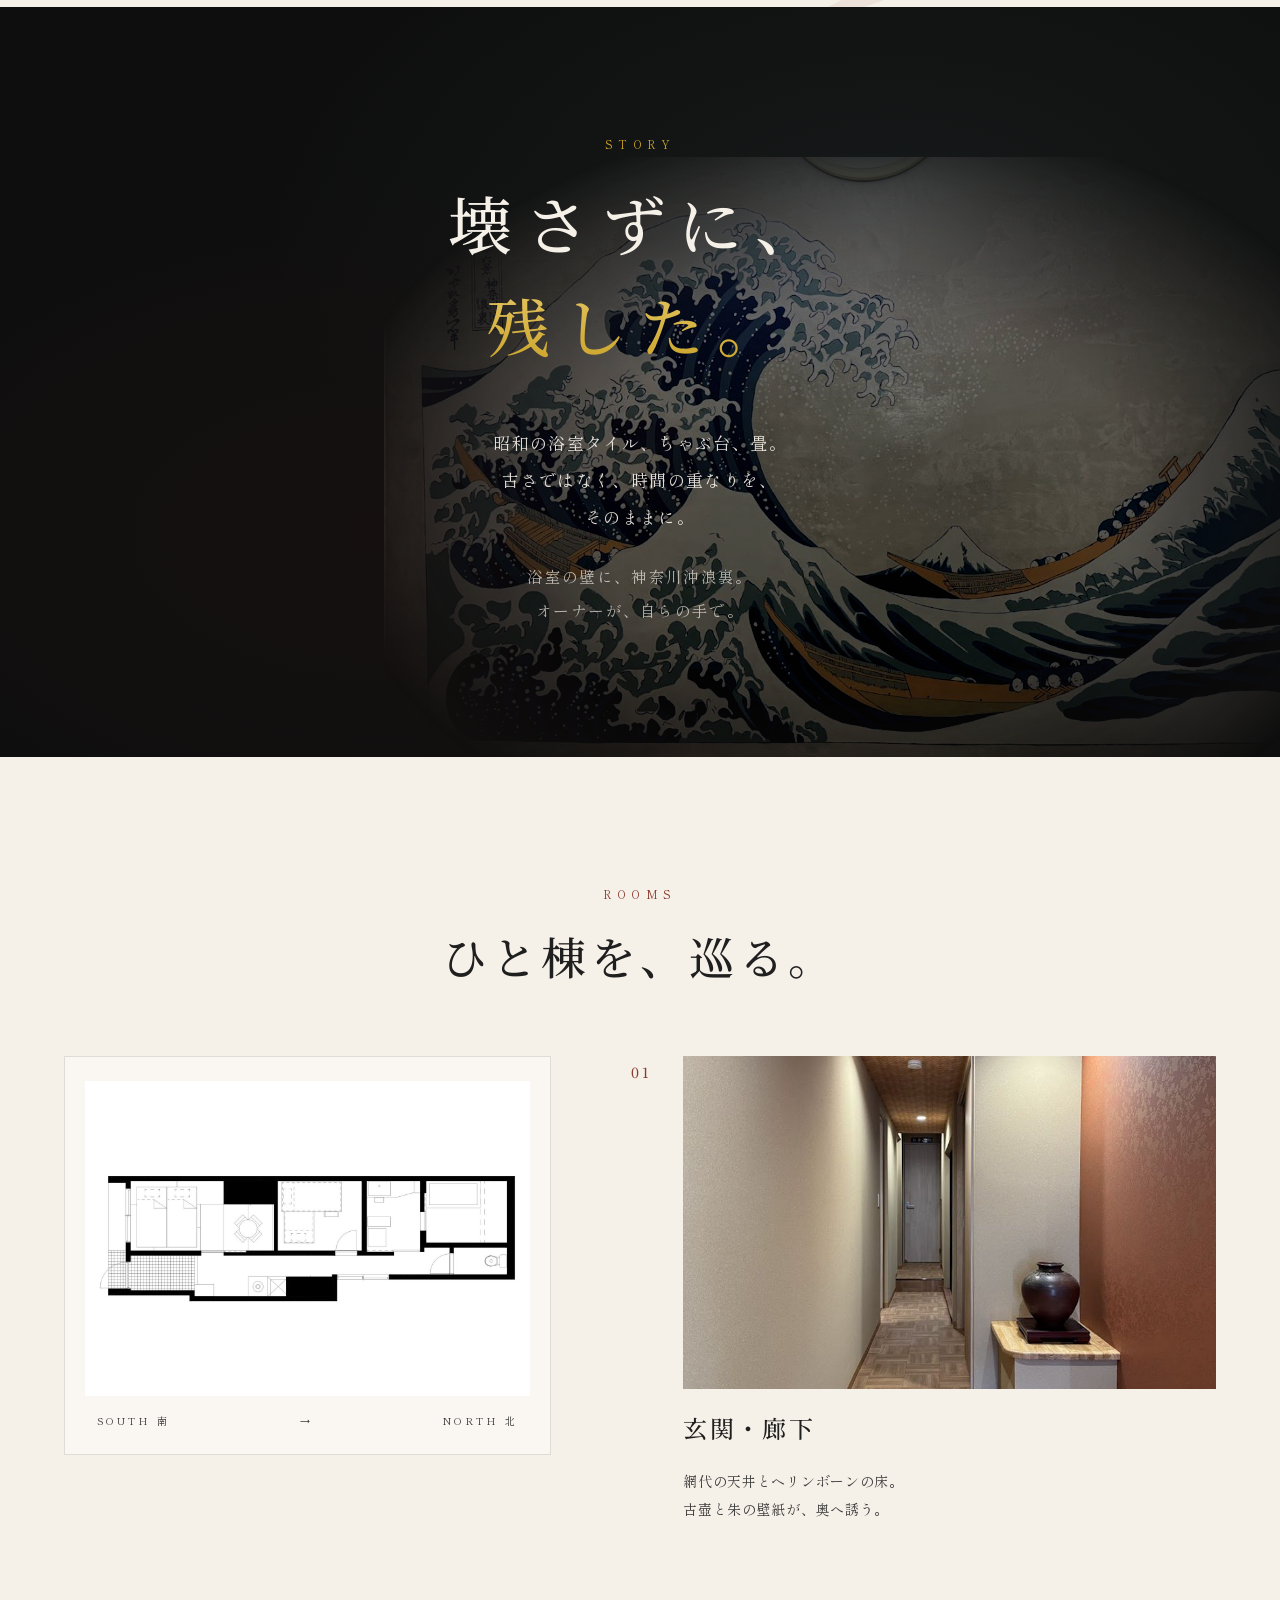
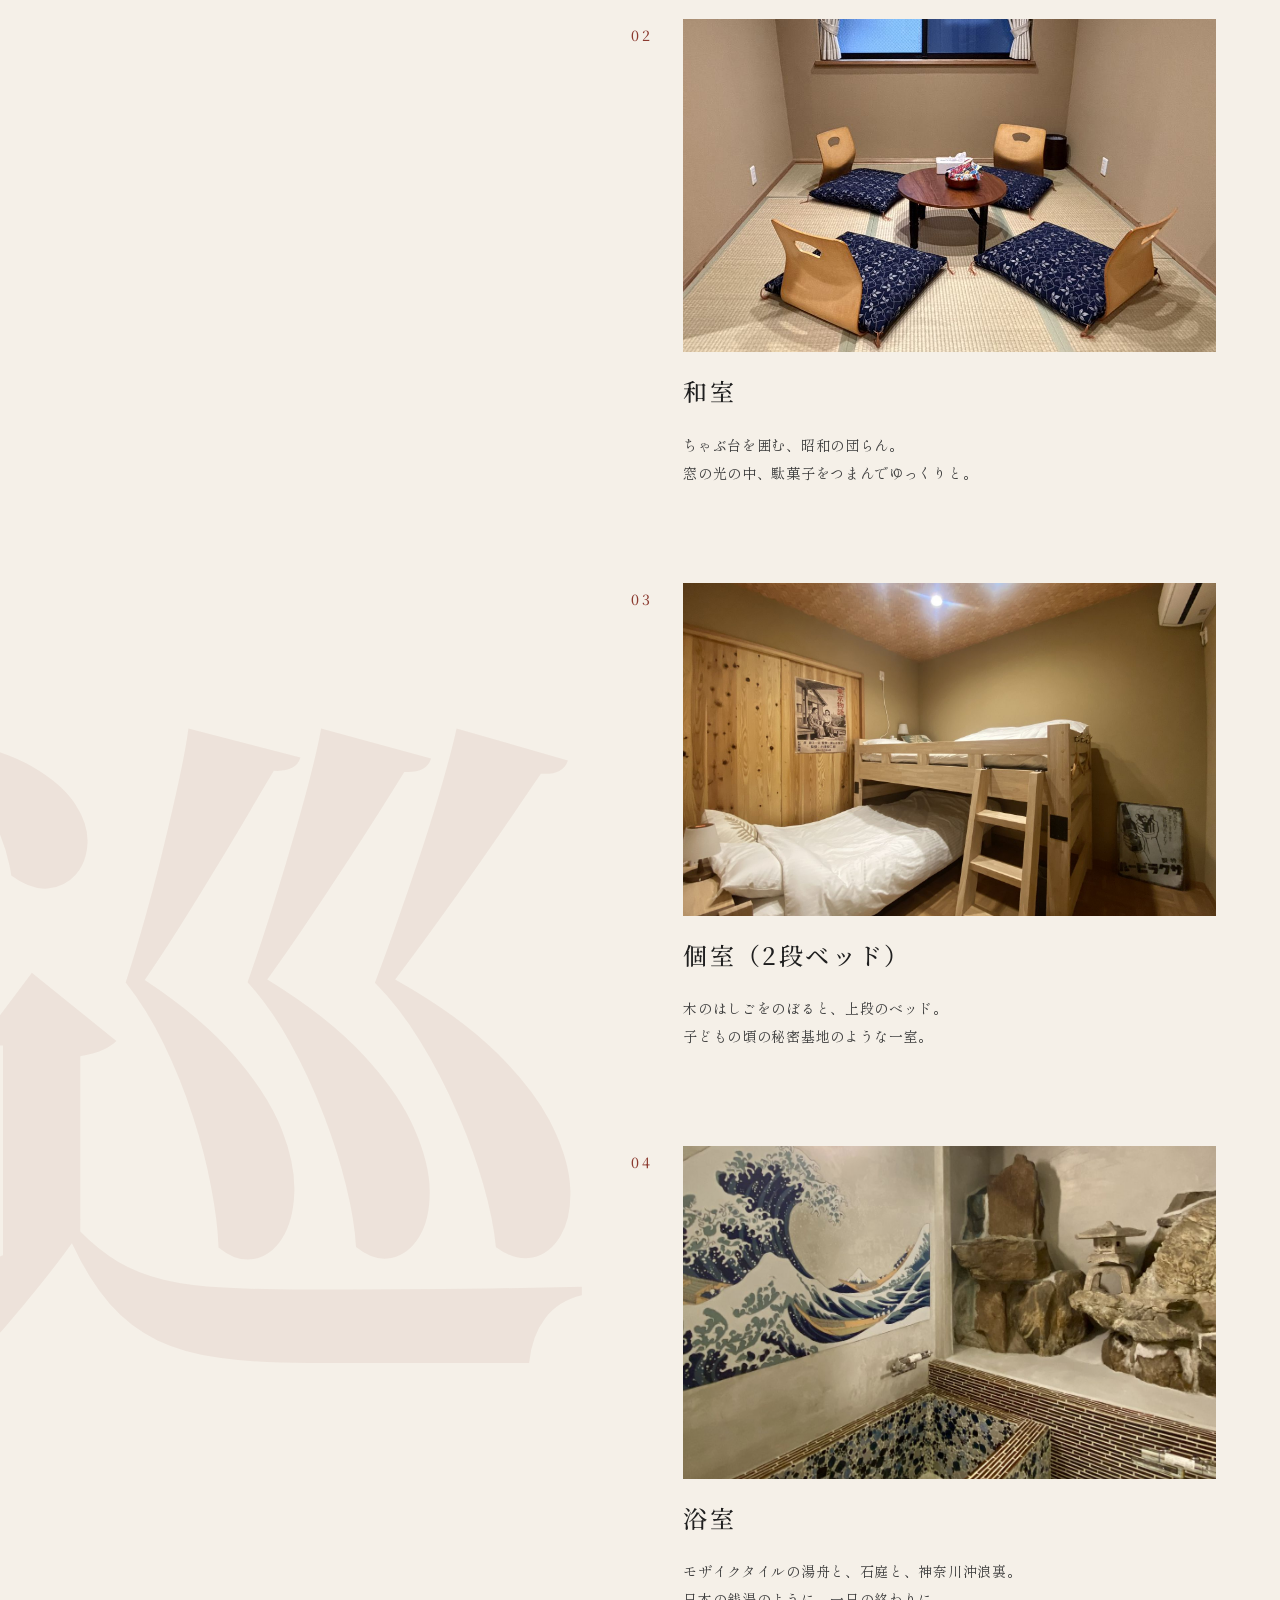
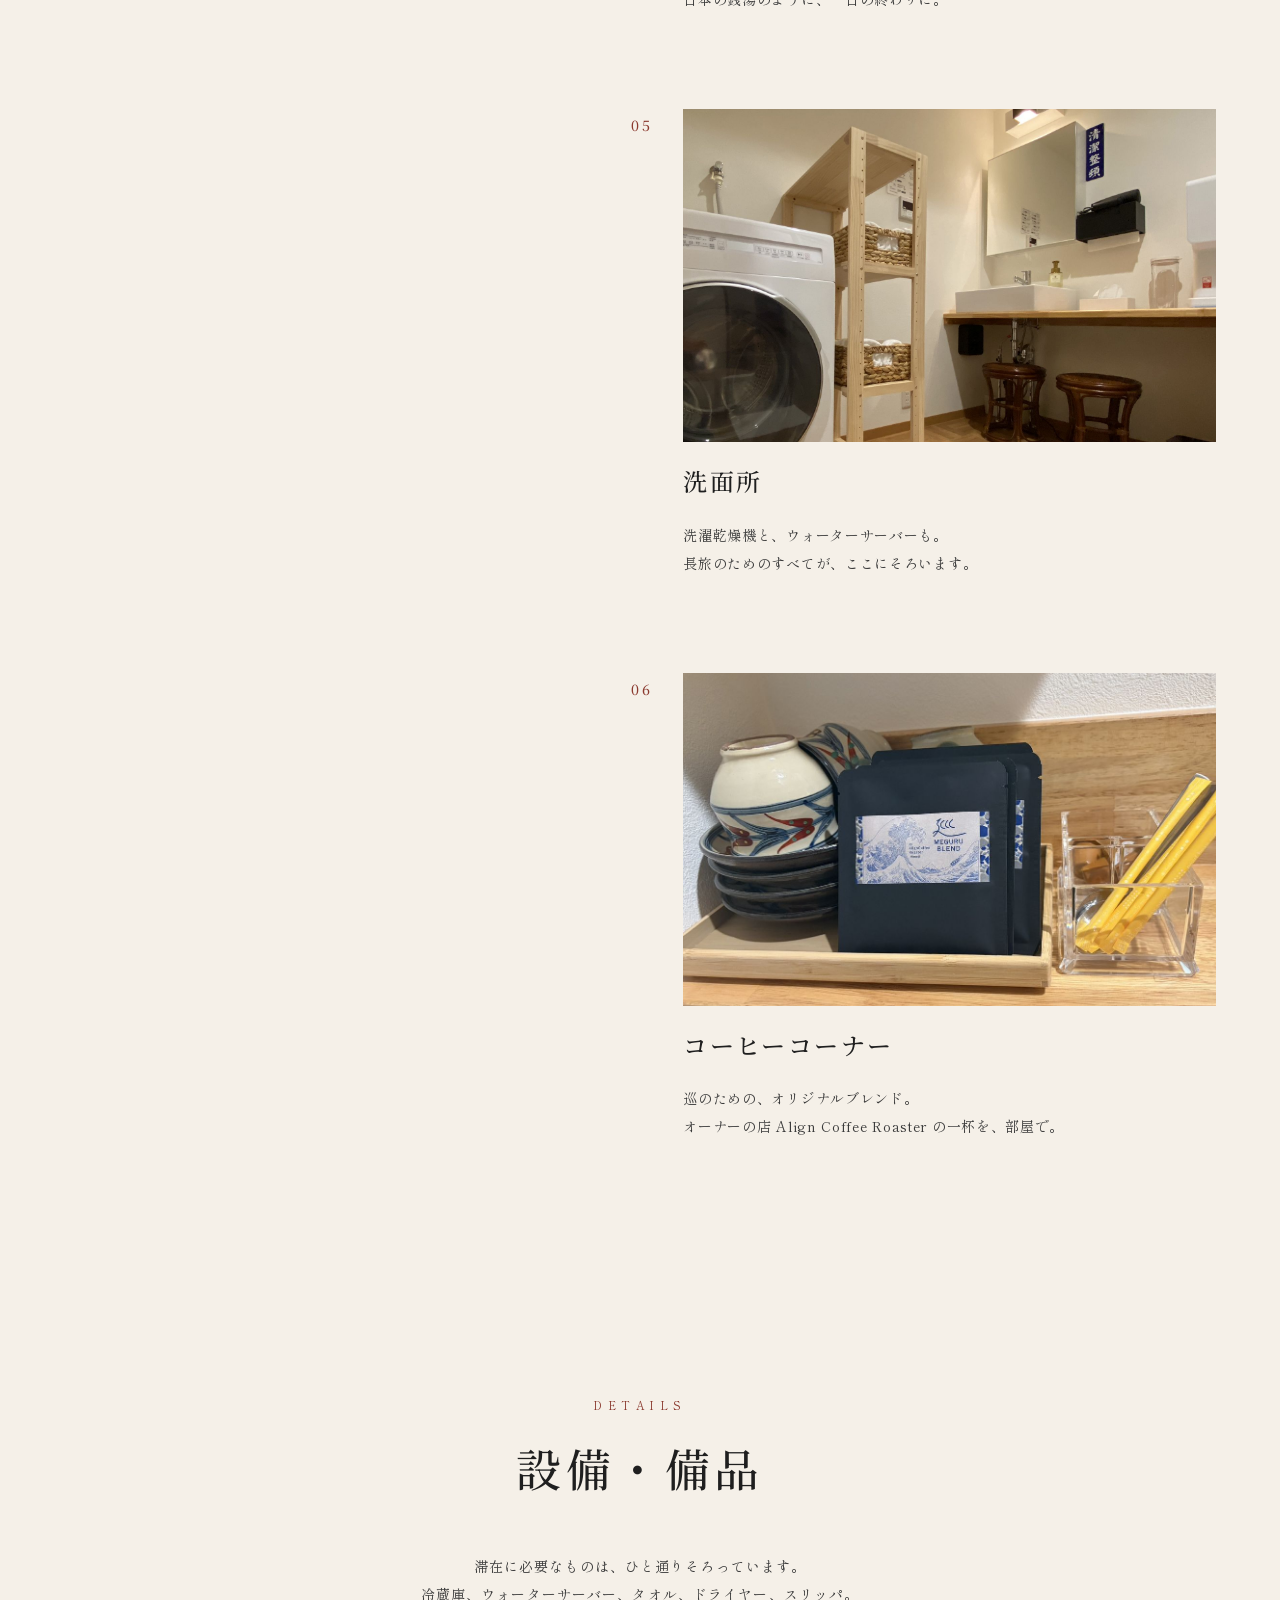
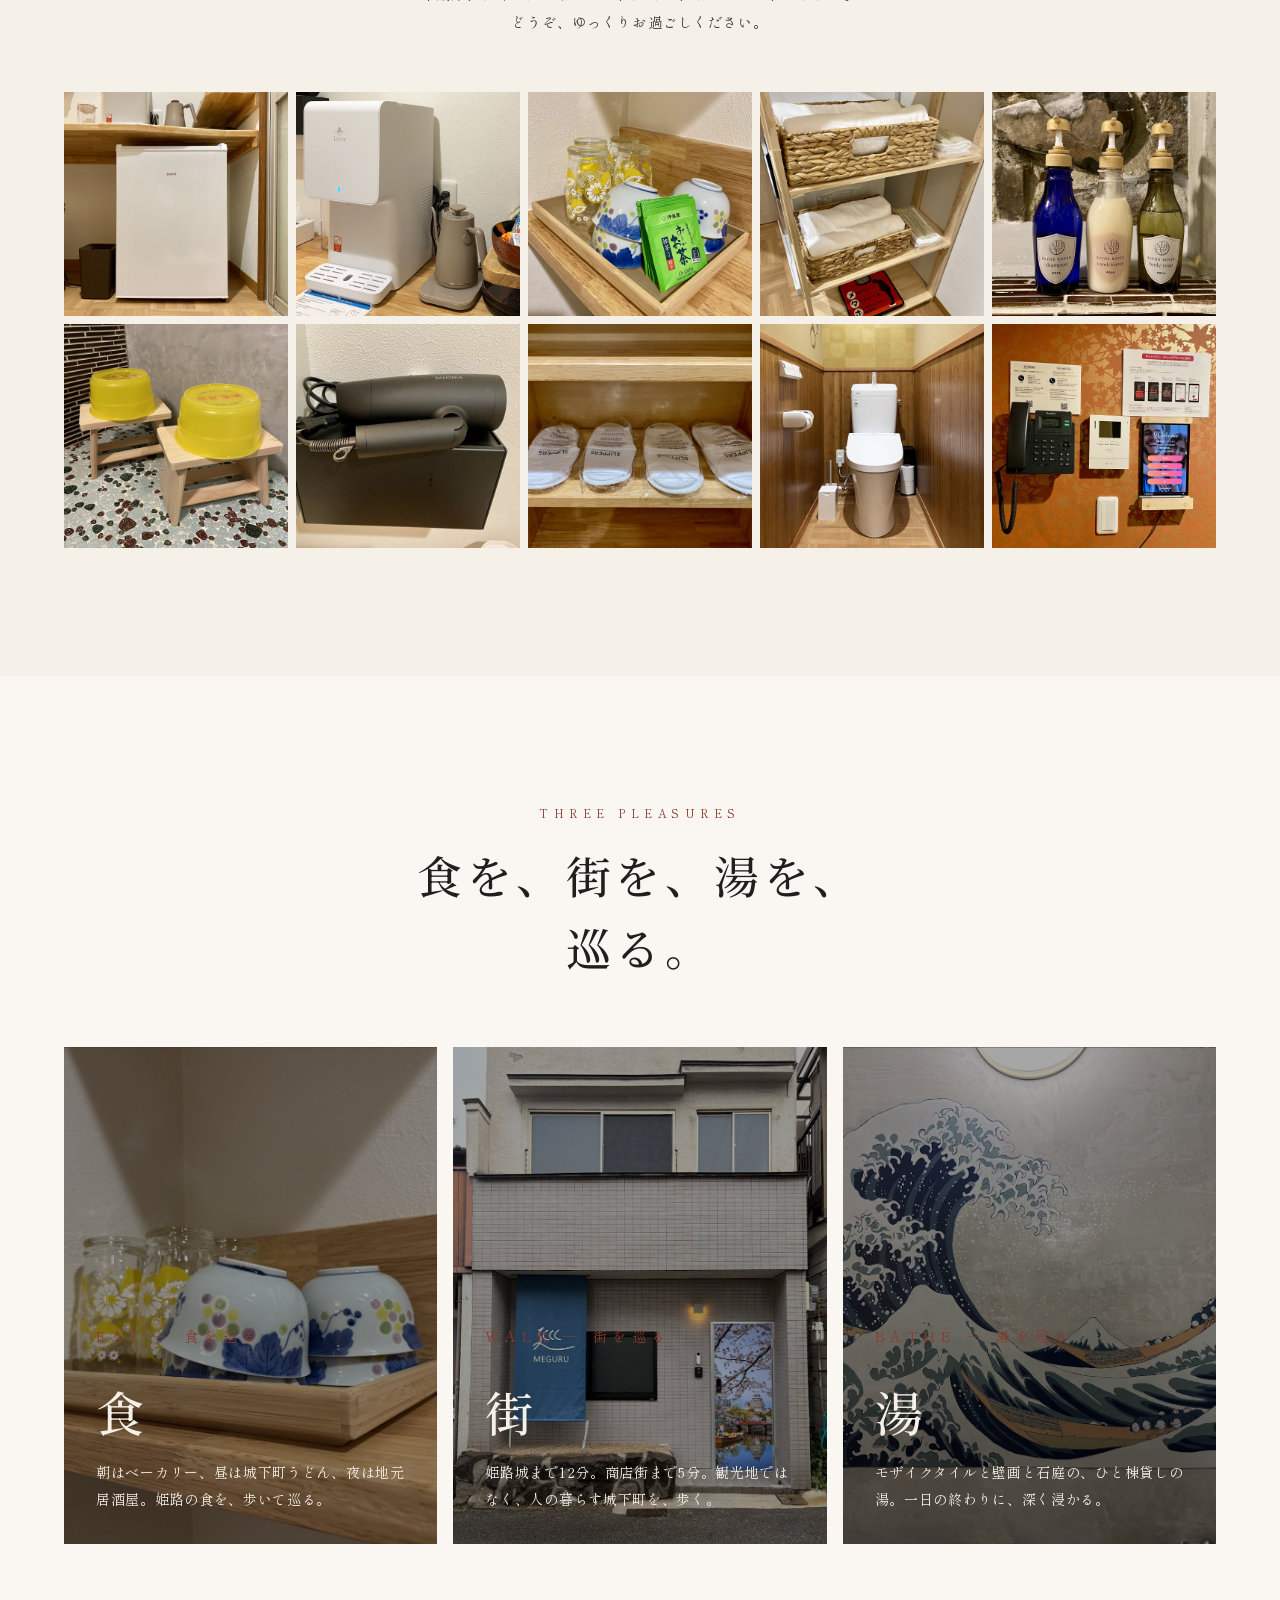
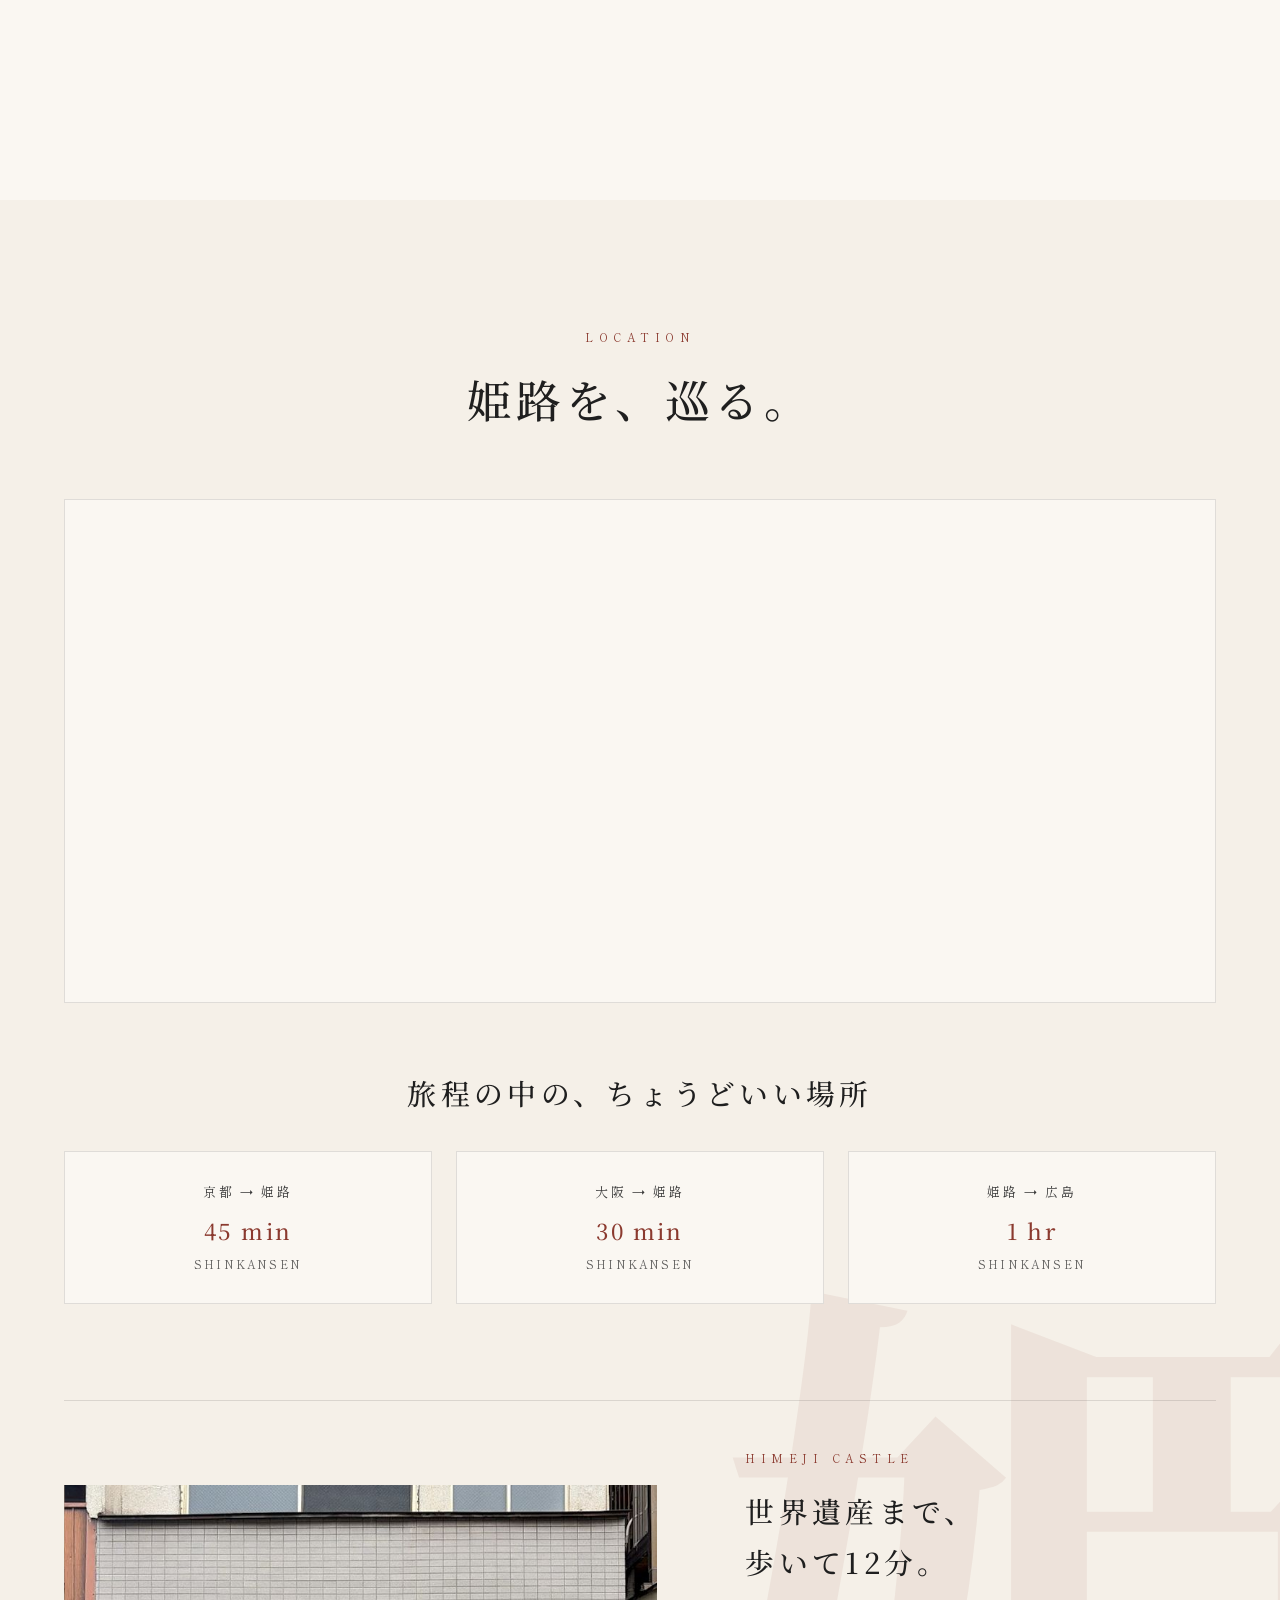
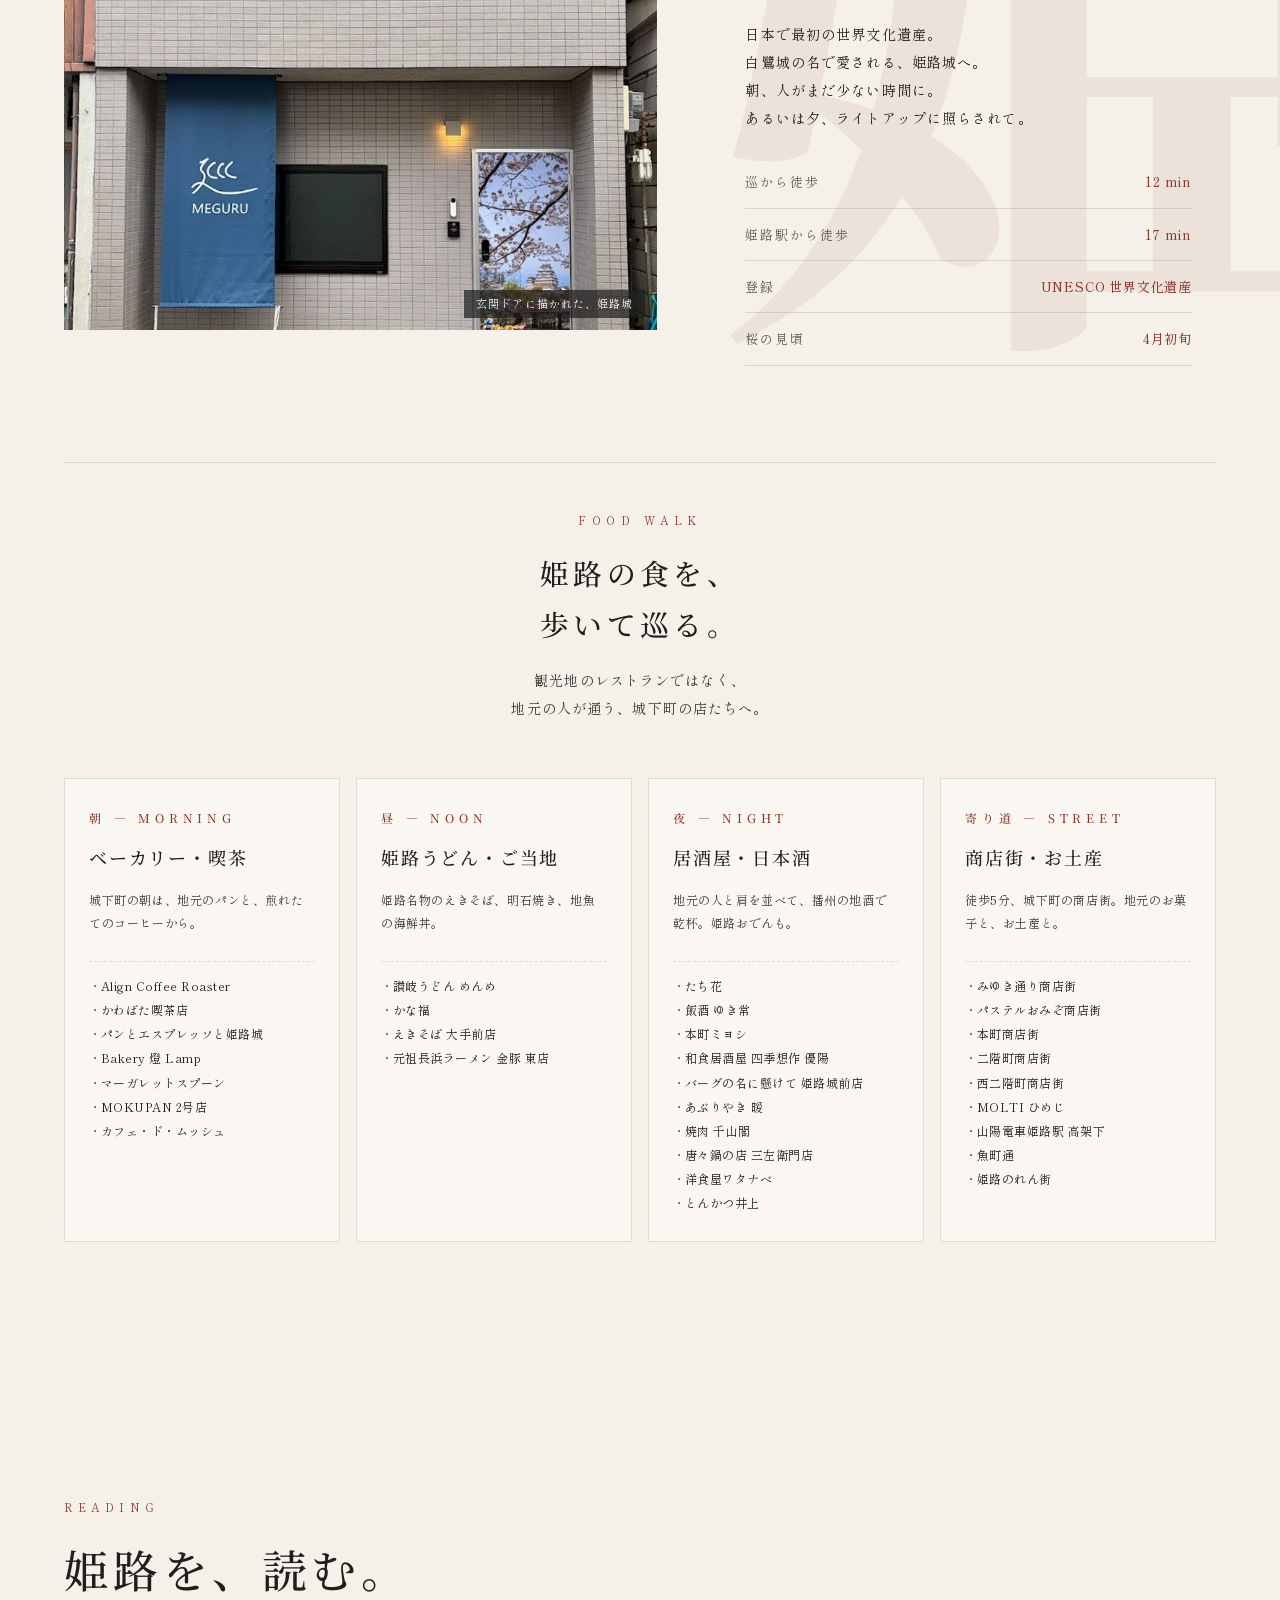
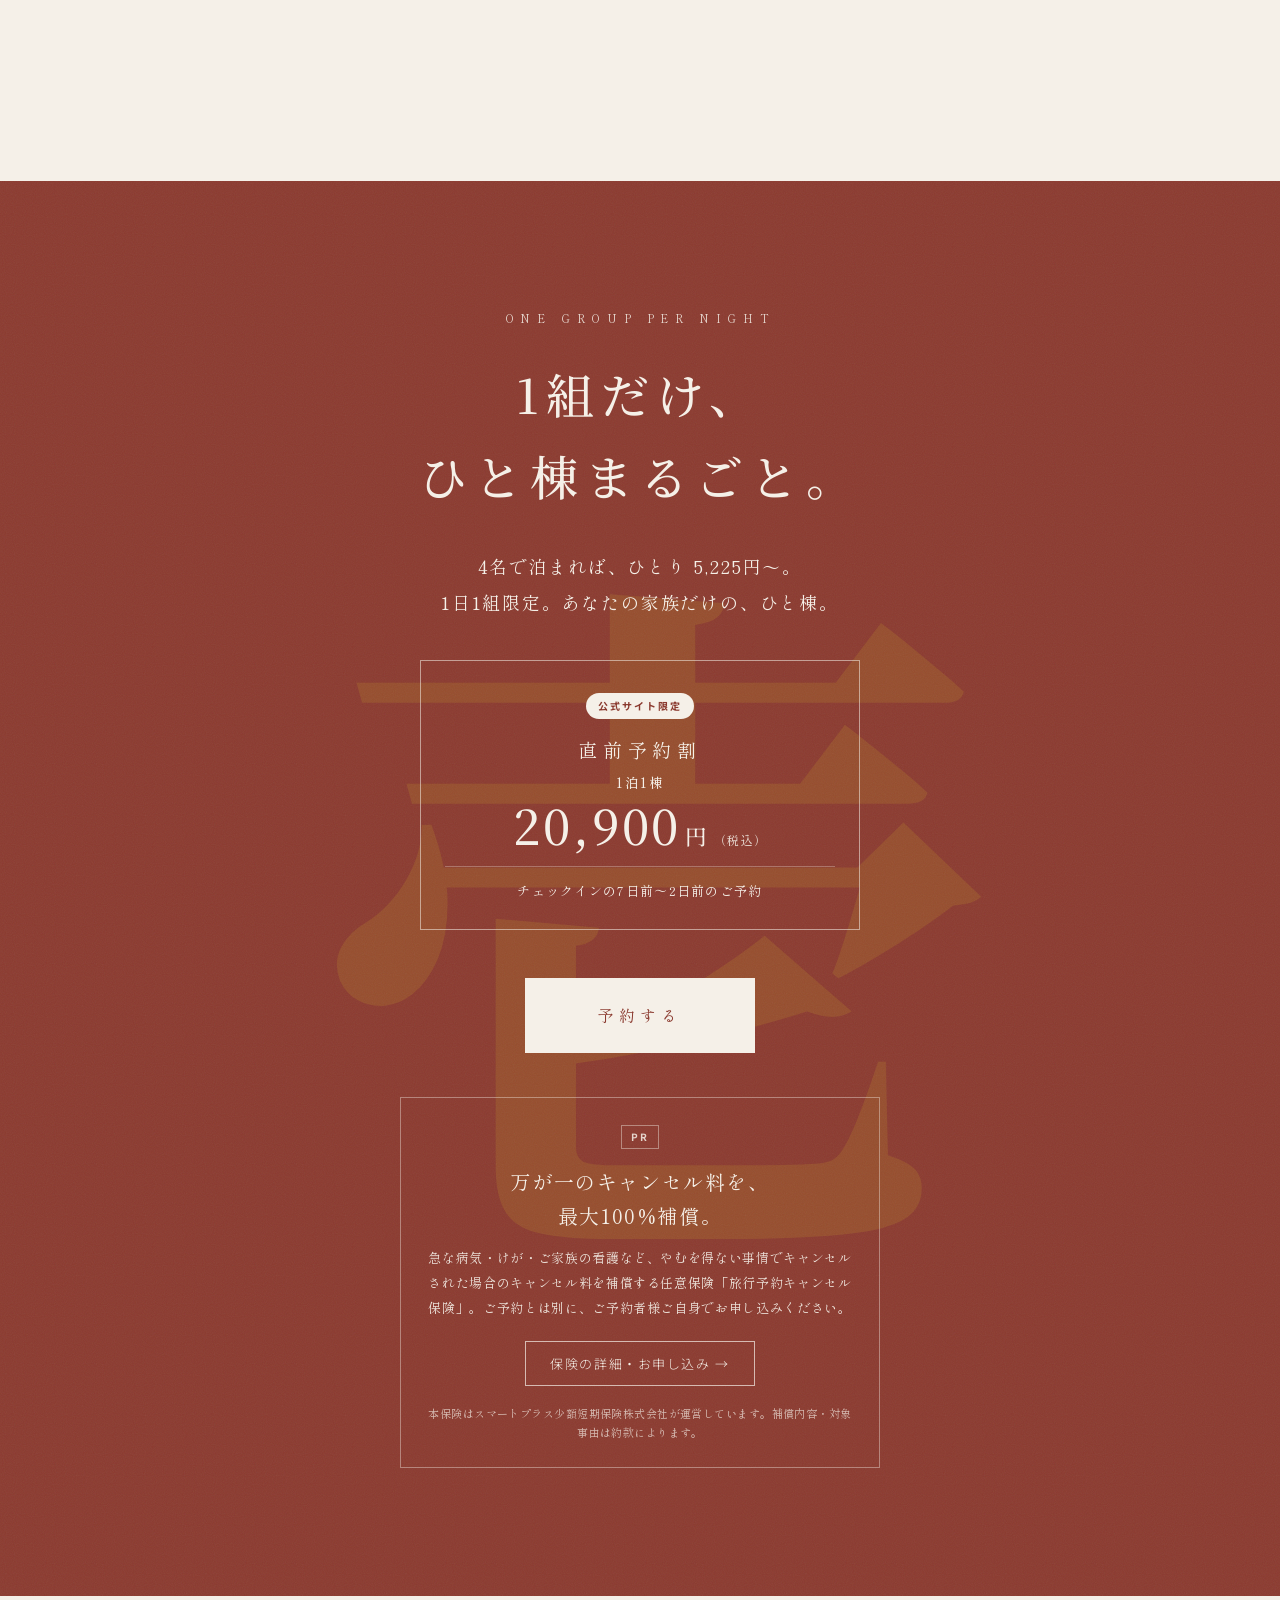
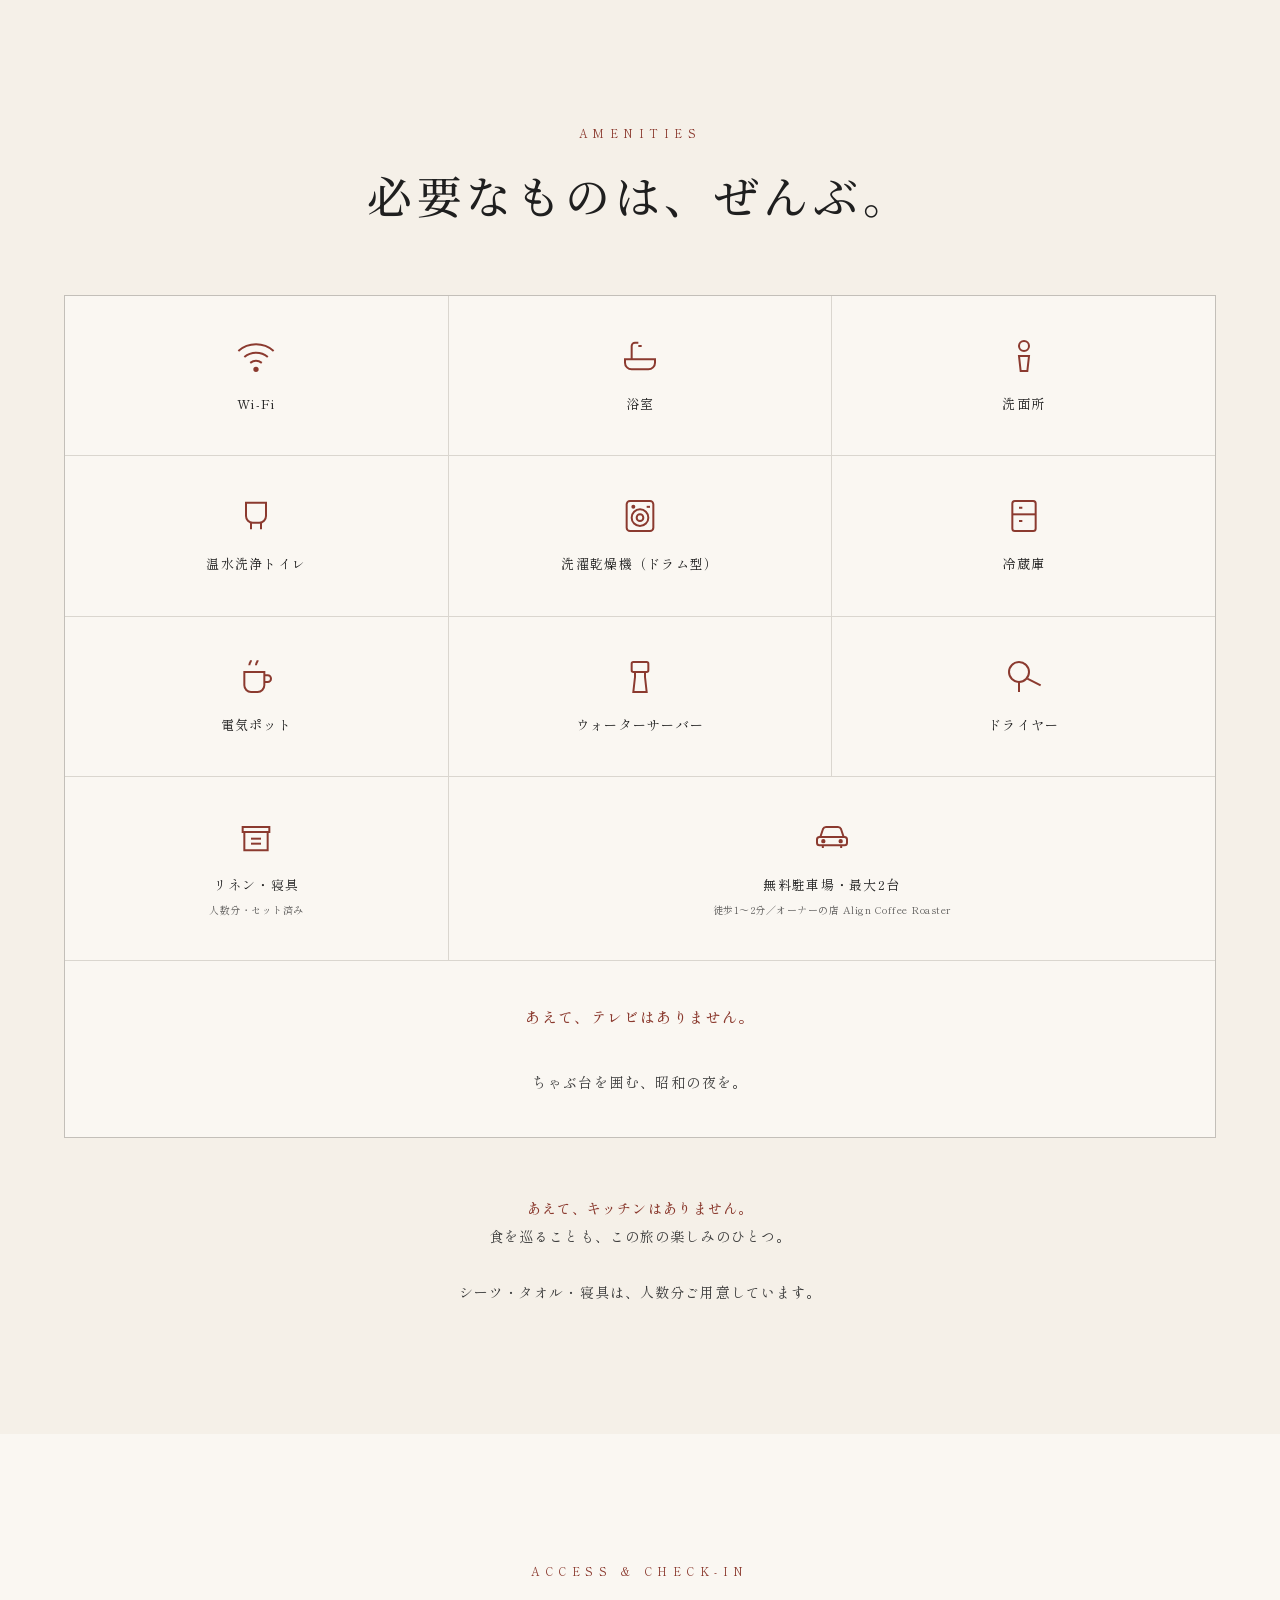
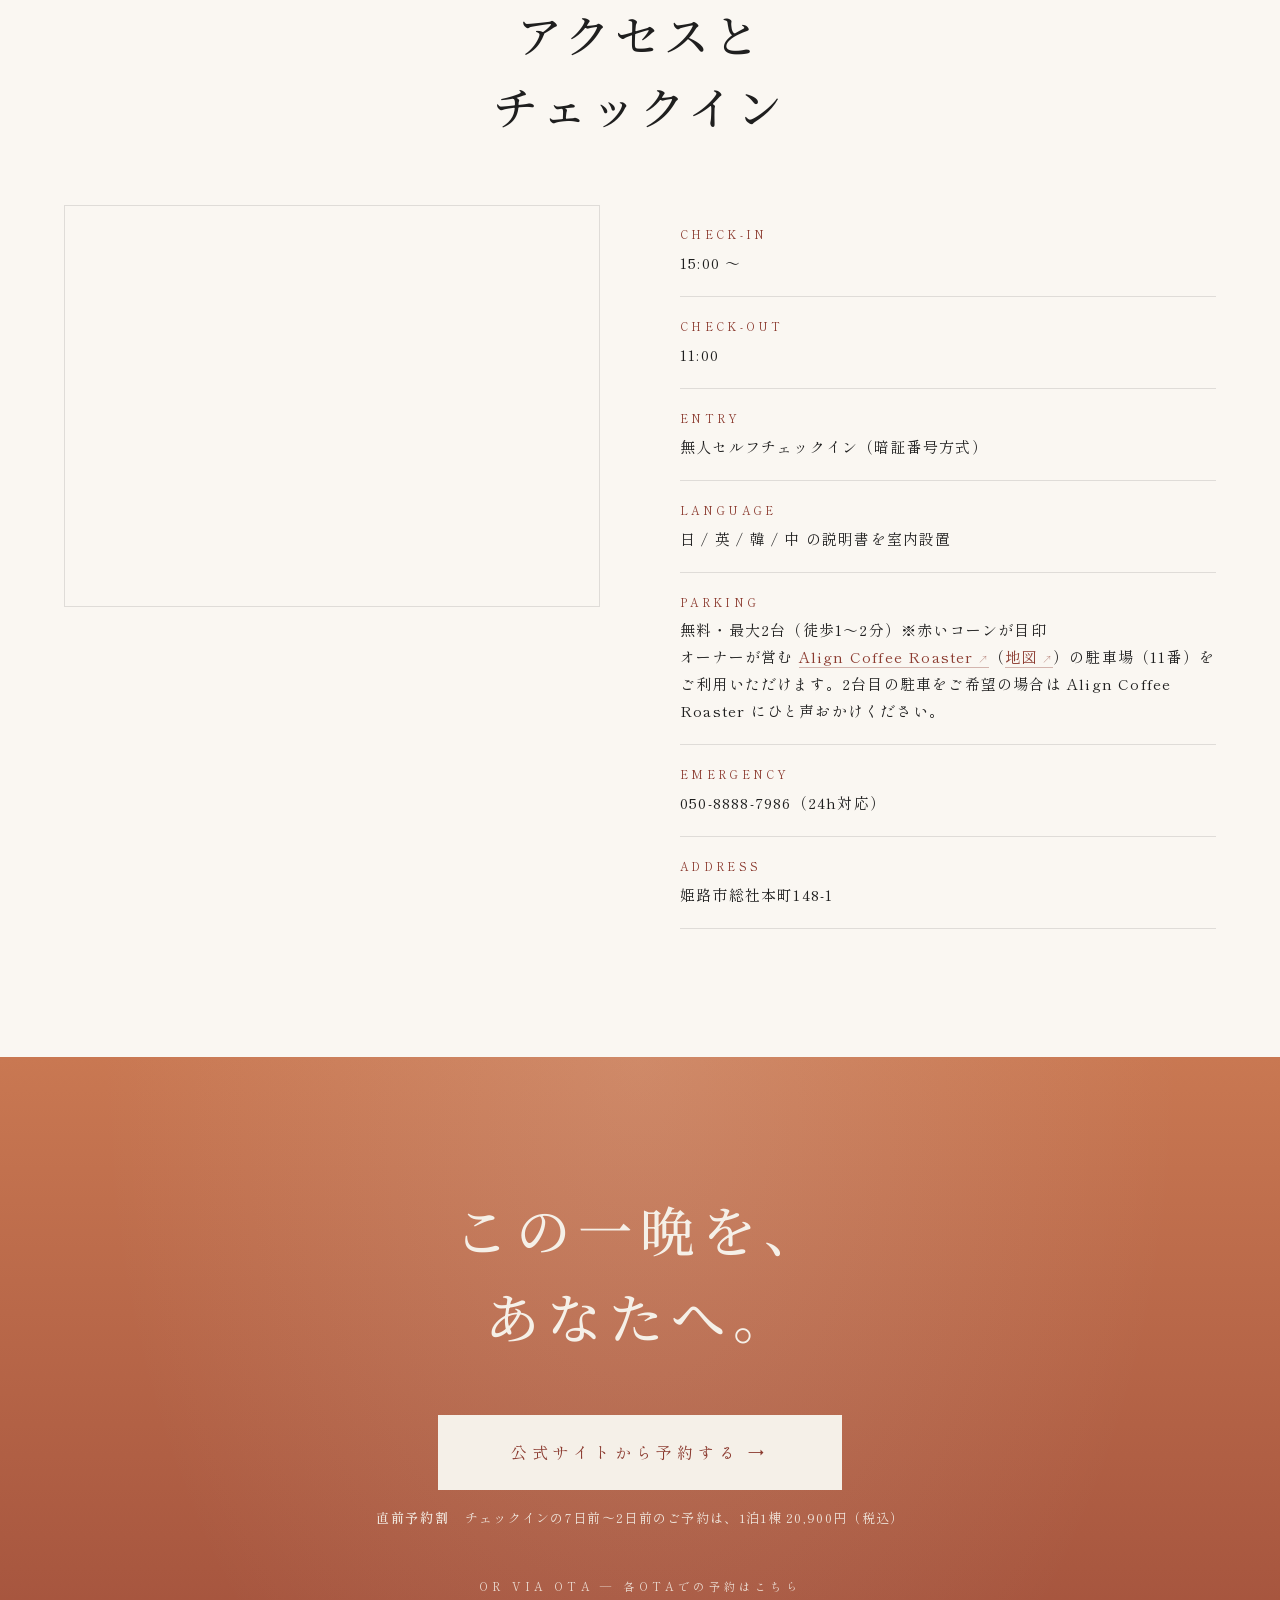
==== commit f969e339: "コーヒーコーナーの写真を IMG_3450加工2 に差し替え（4言語） - 写真を 16:10 の版（IMG_3450_2.jpg・1105×691・約114KB）に変更。正方形版より切れずに表示され" ====
--- a/index.html
+++ b/index.html
@@ -295,7 +295,7 @@
         <article class="scene fade-in" data-room="6">
           <div class="scene__num">06</div>
           <div class="scene__body">
-            <div class="scene__image" style="background-image:url('images/洗面脱衣/IMG_3450.jpg');"></div>
+            <div class="scene__image" style="background-image:url('images/洗面脱衣/IMG_3450_2.jpg');"></div>
             <h3 class="scene__title">コーヒーコーナー</h3>
             <p class="scene__caption">巡のための、オリジナルブレンド。<br>オーナーの店 Align Coffee Roaster の一杯を、部屋で。</p>
           </div>
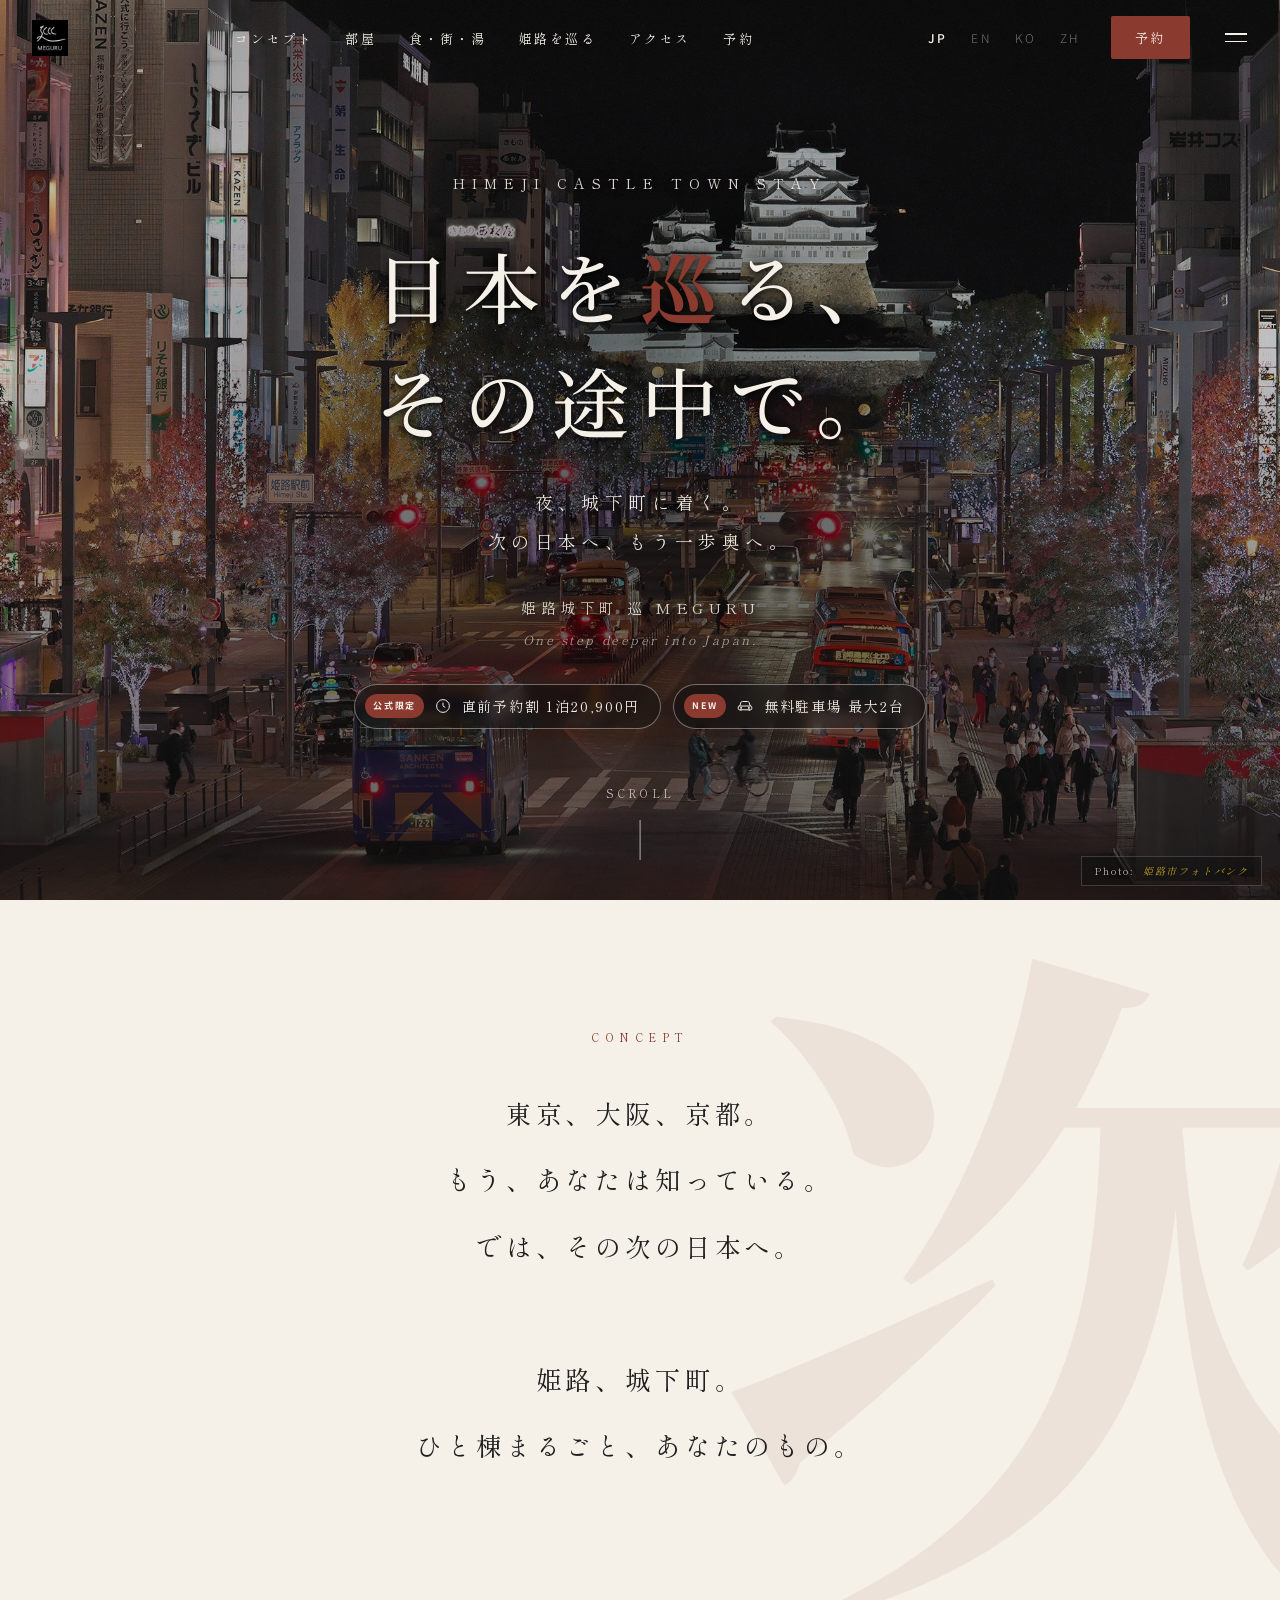
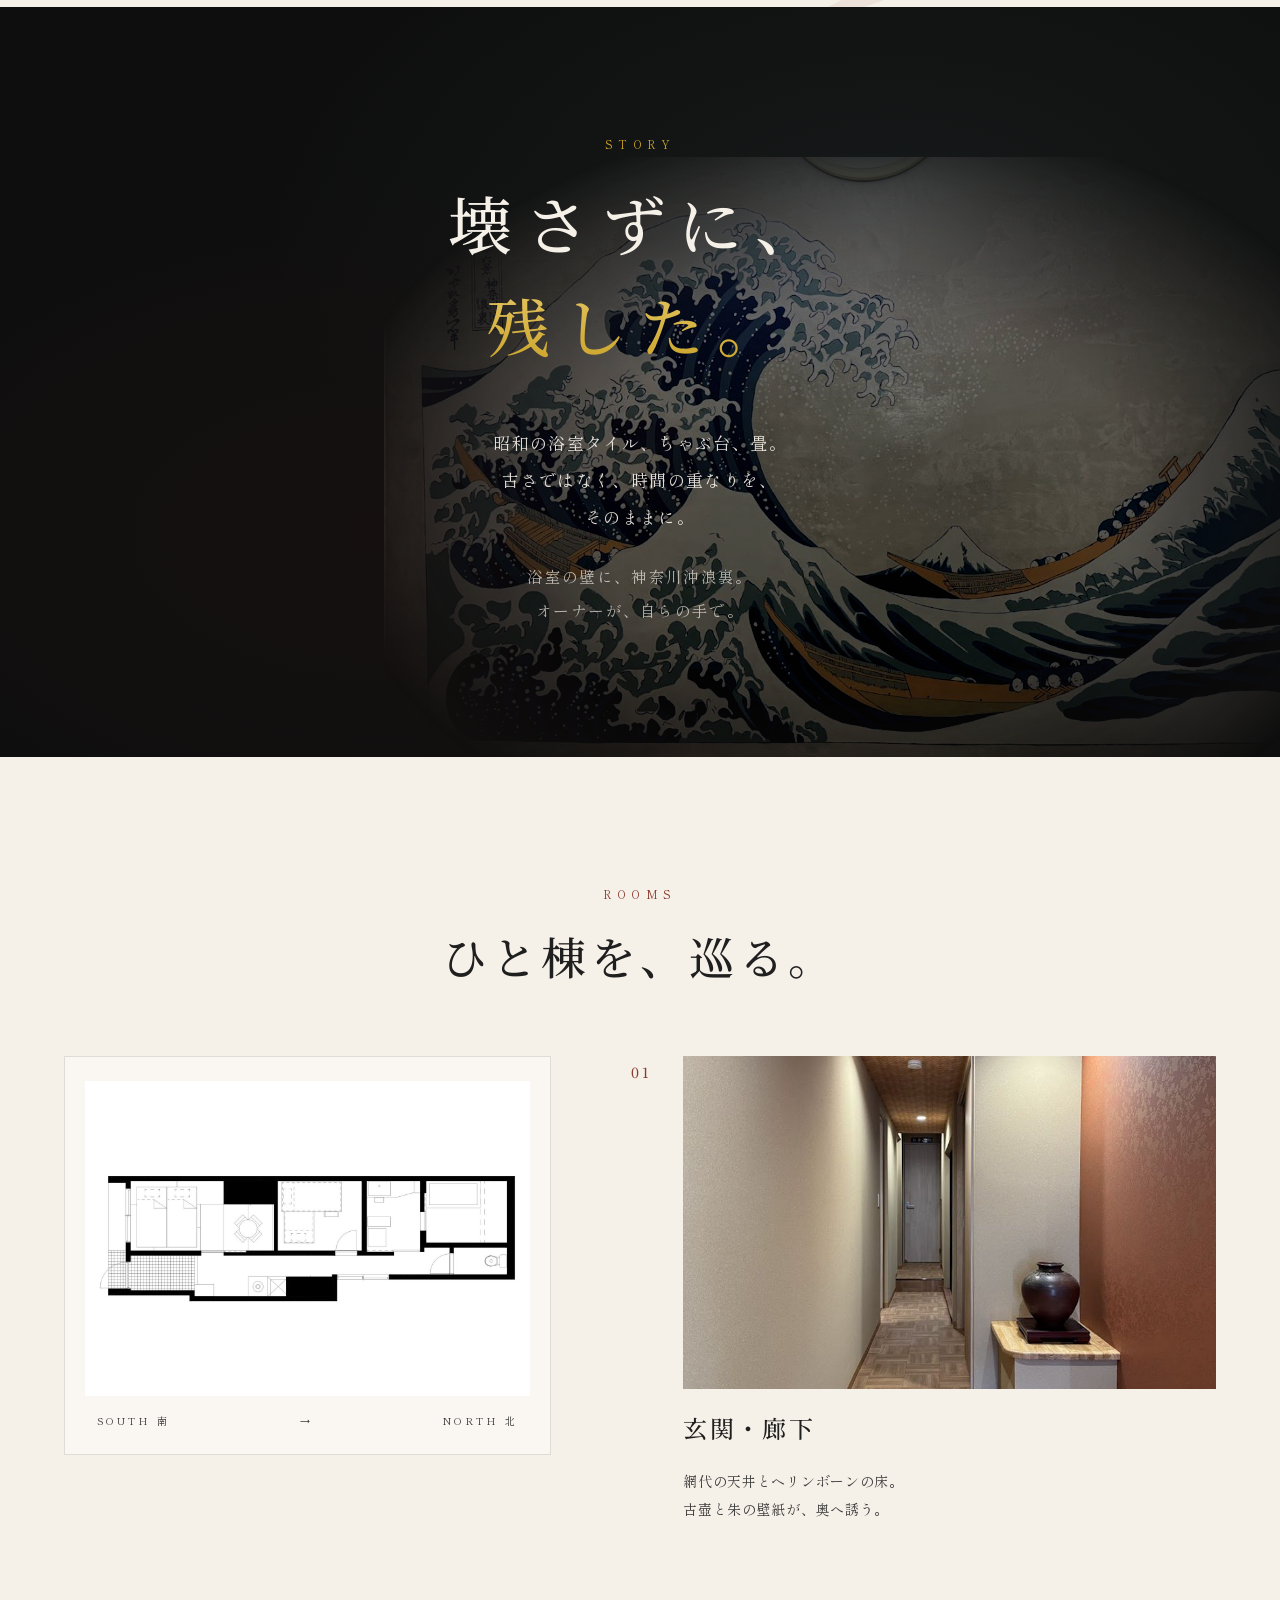
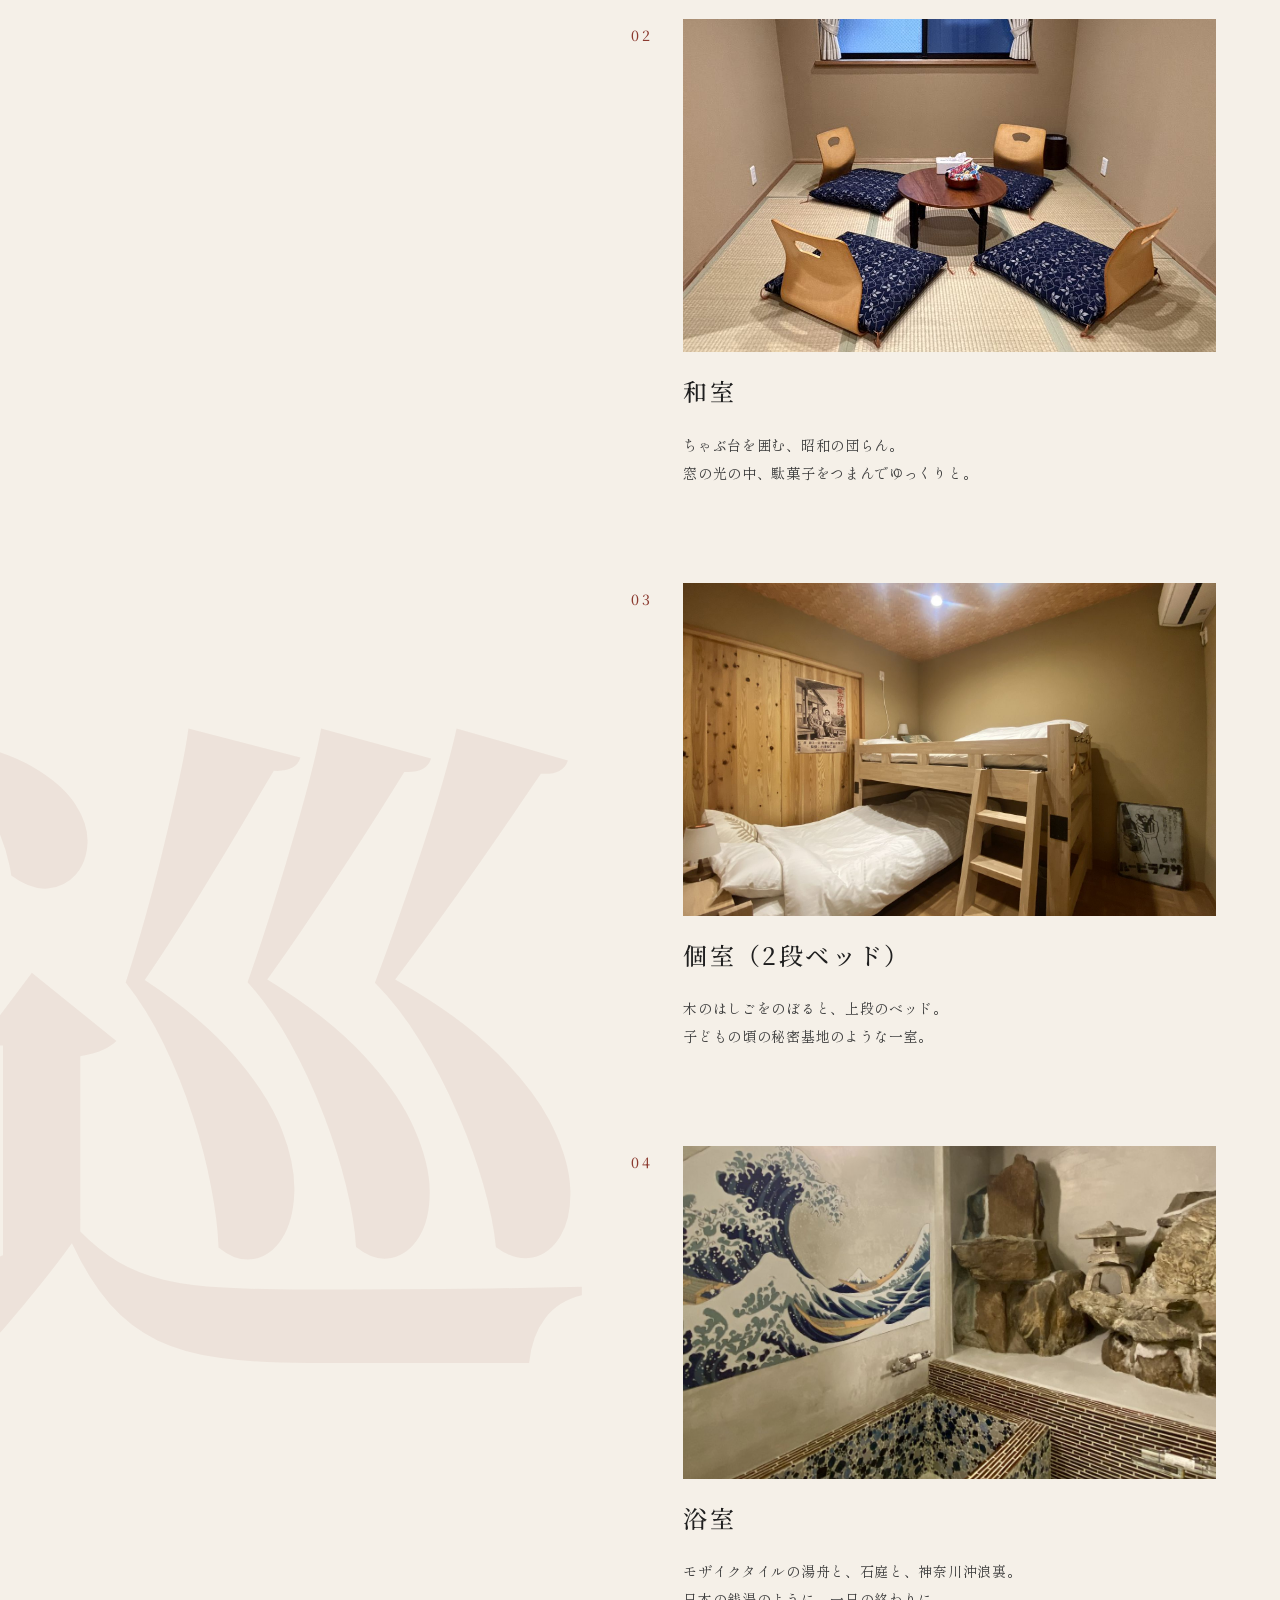
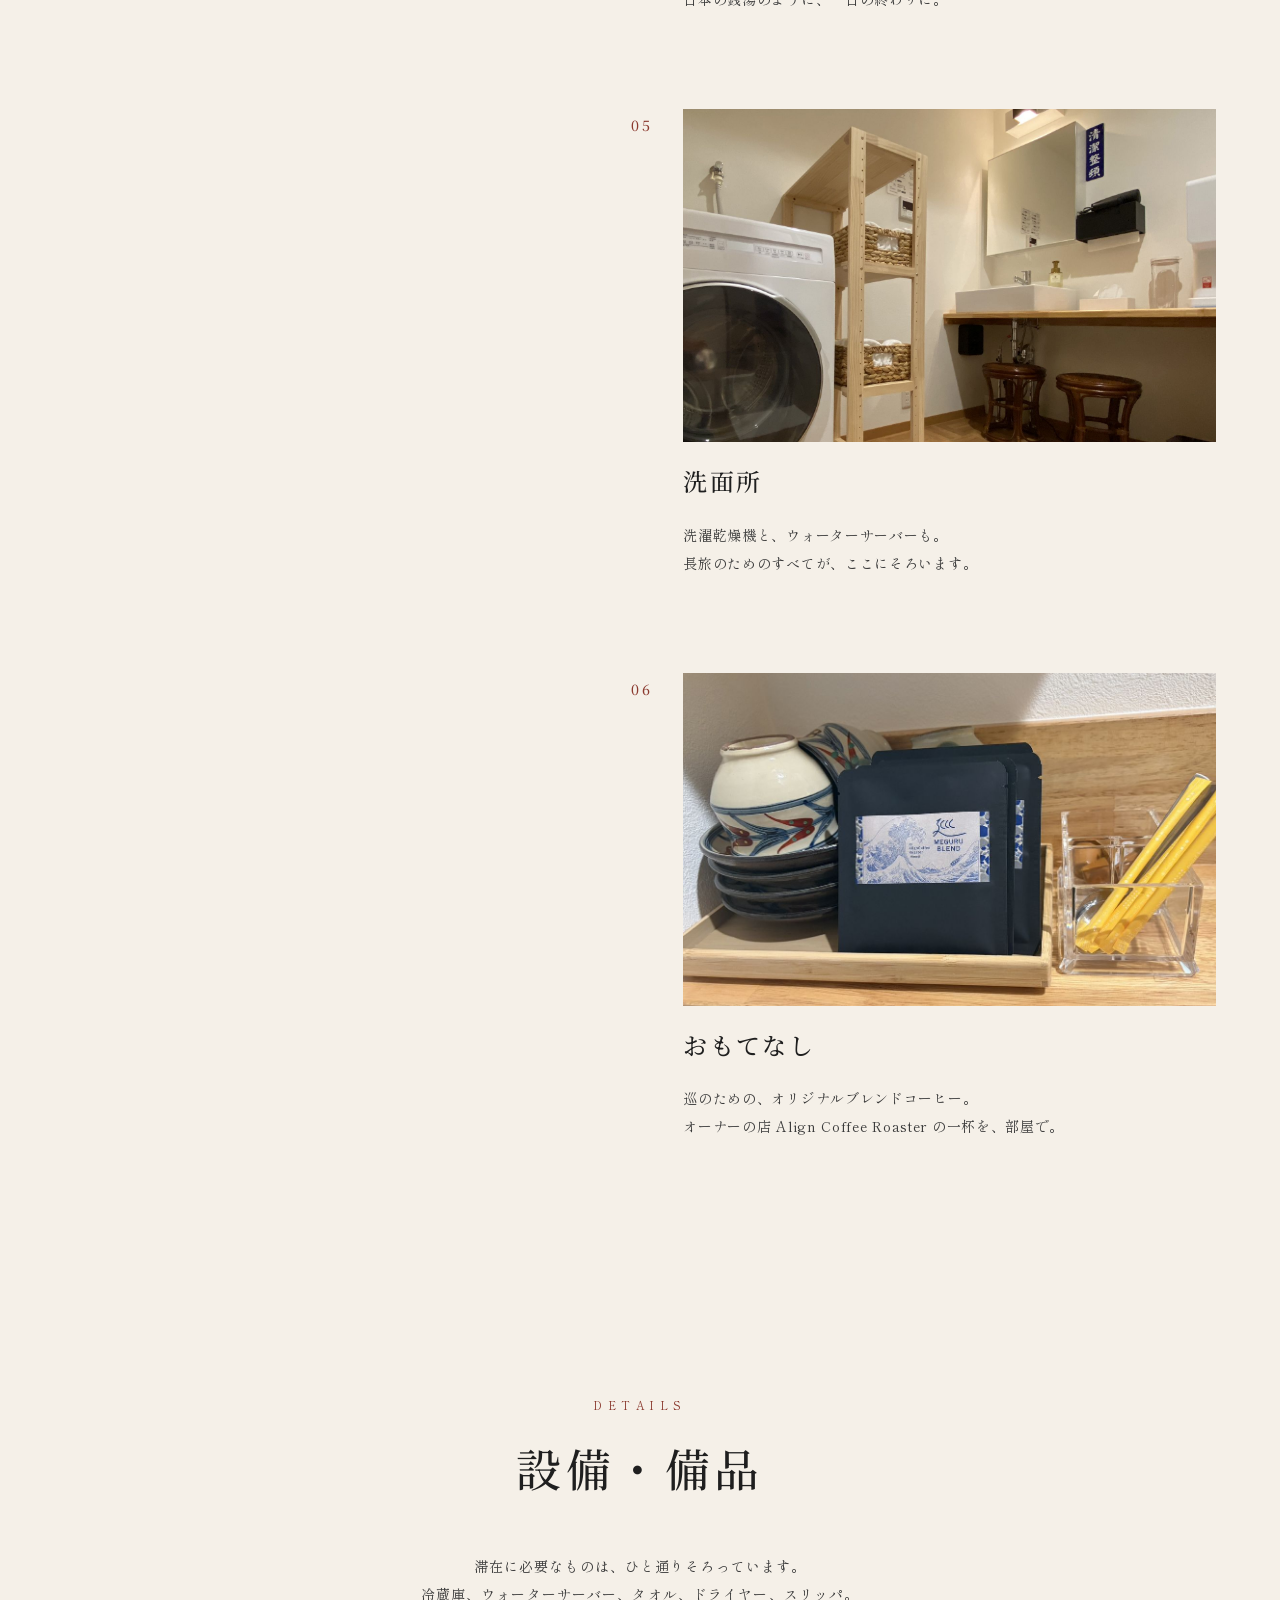
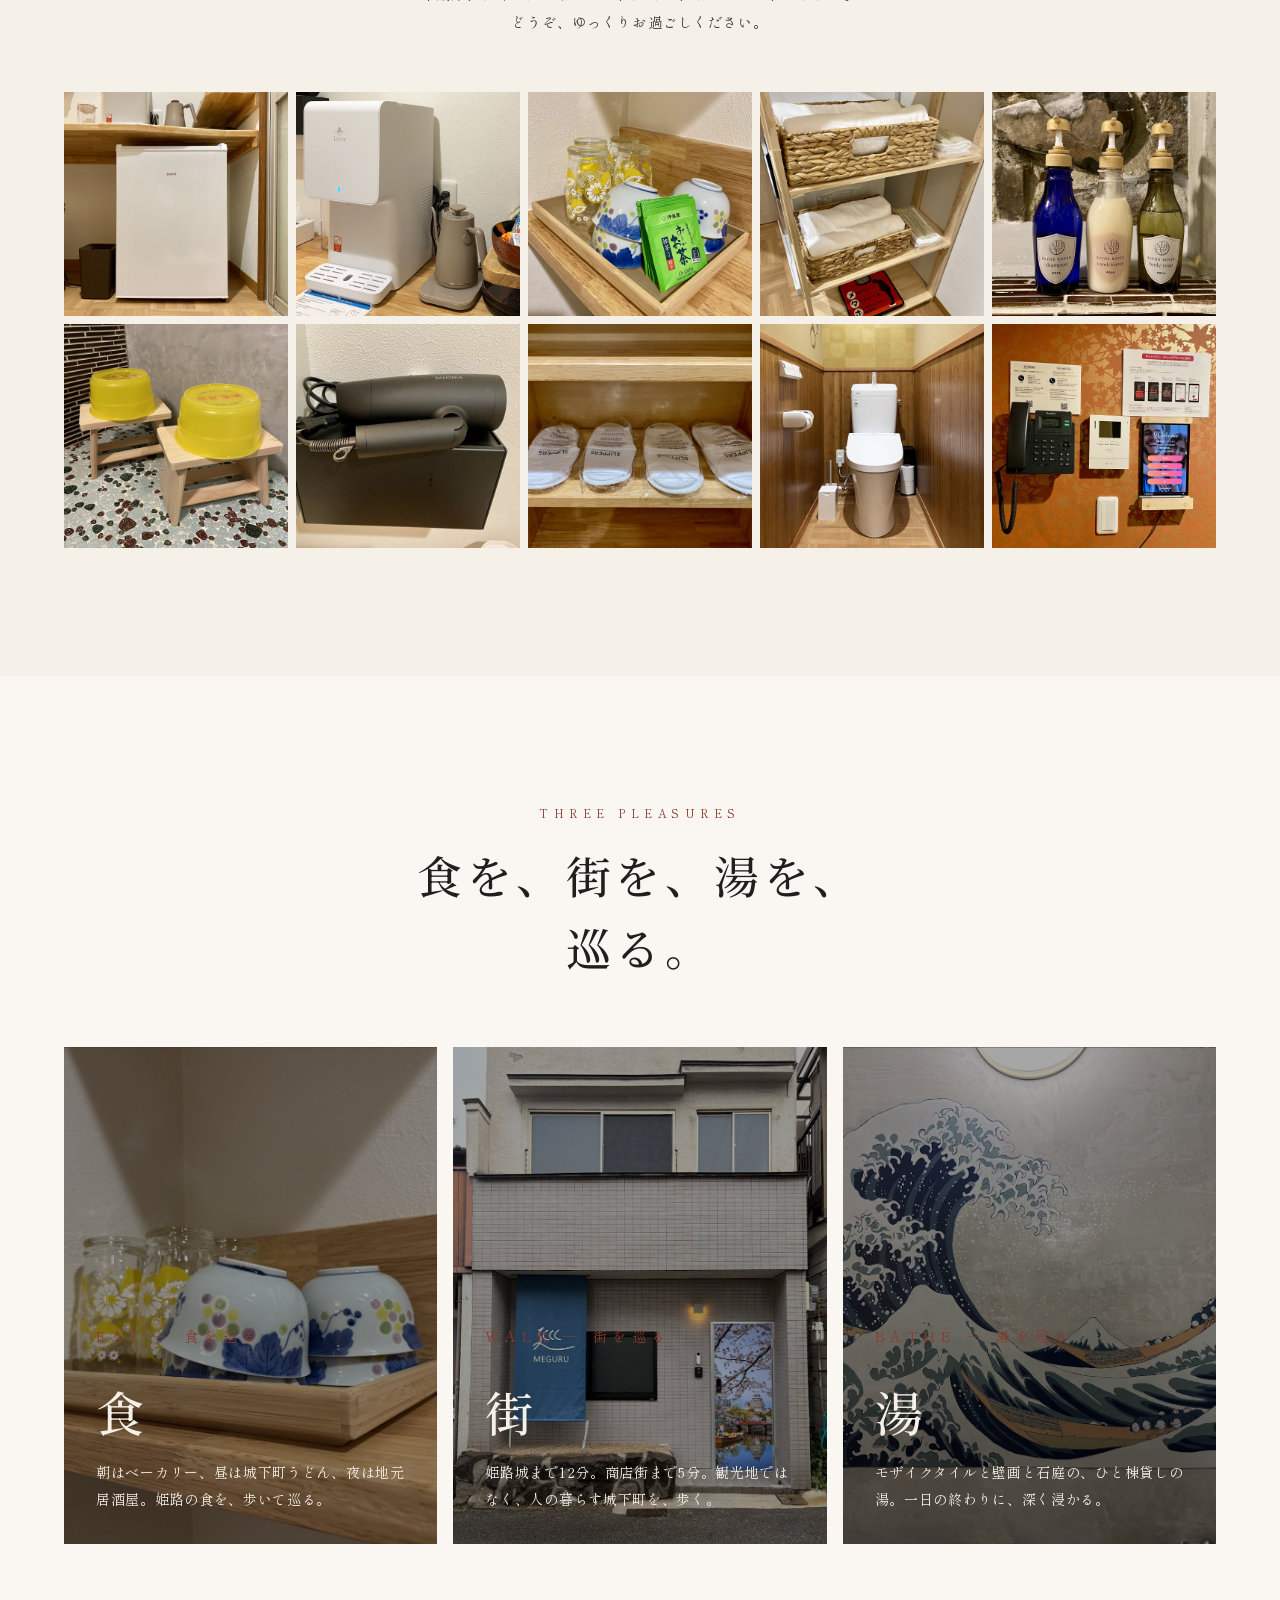
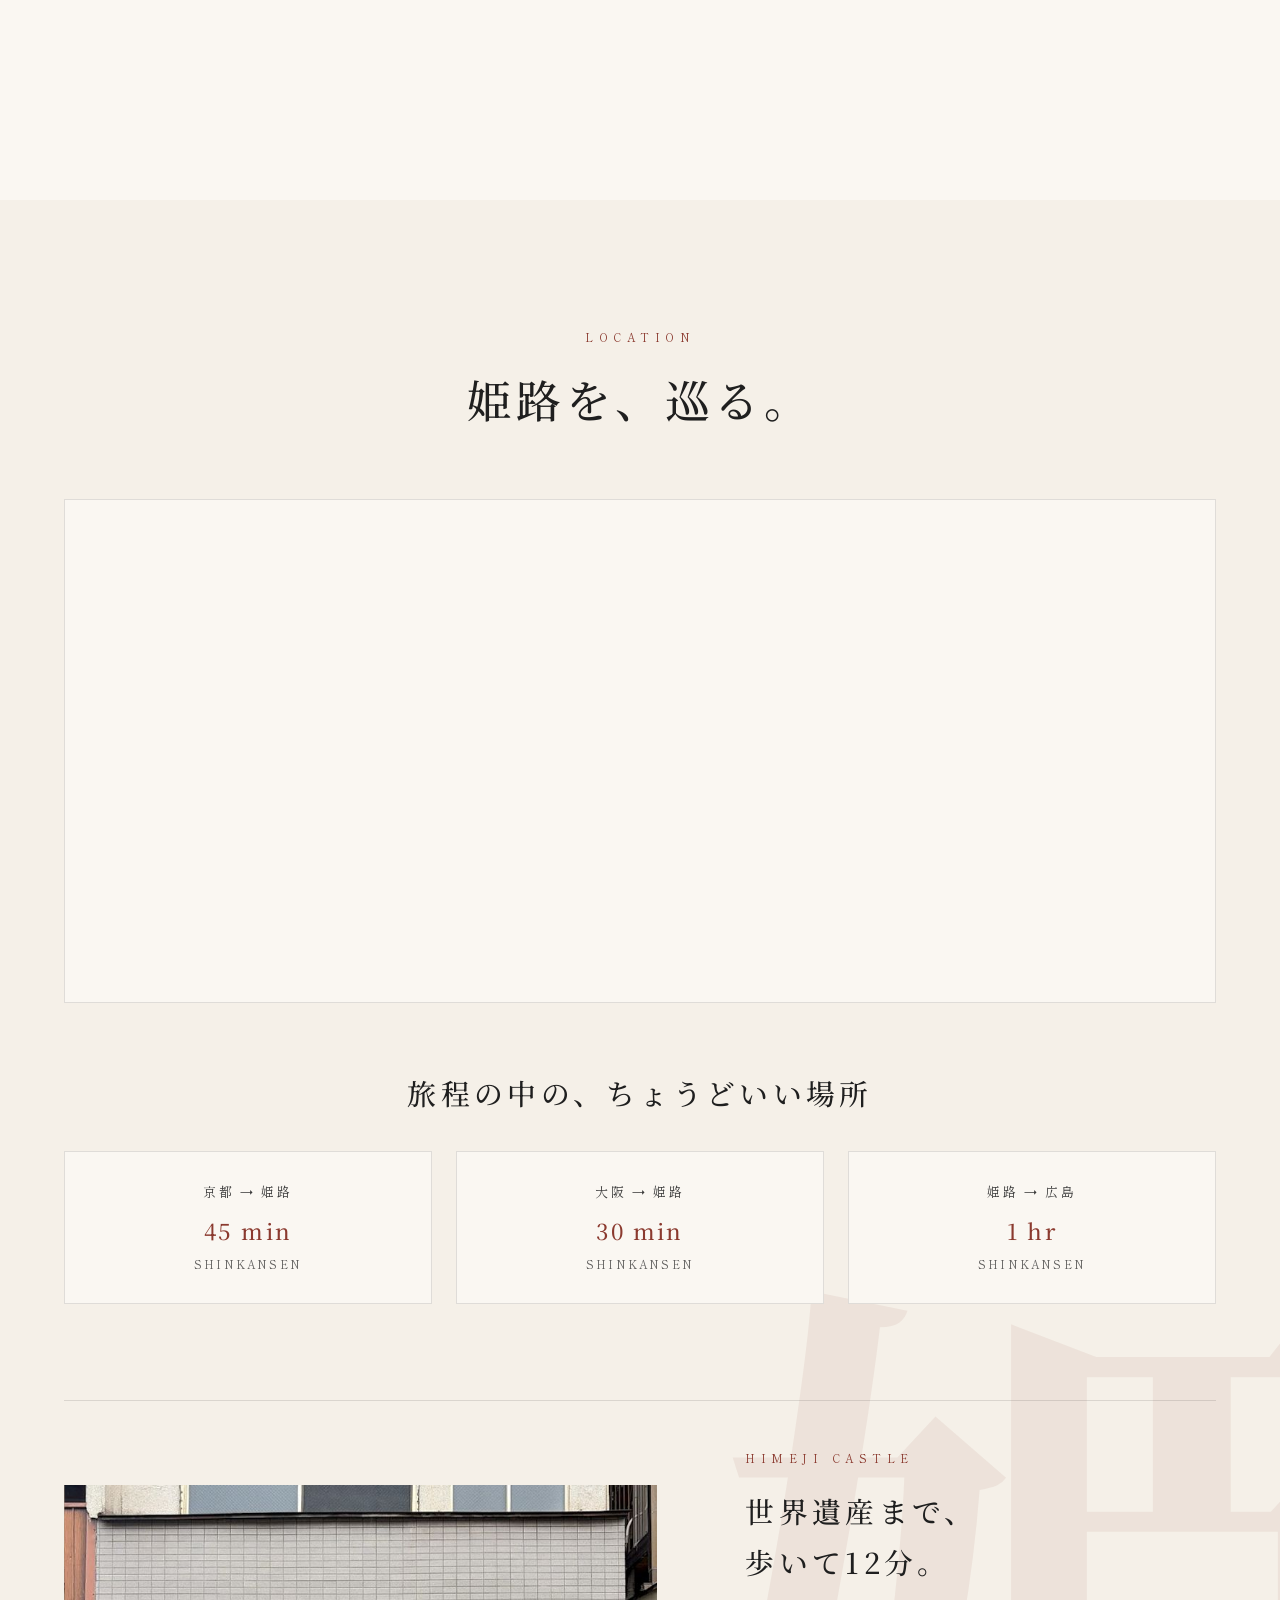
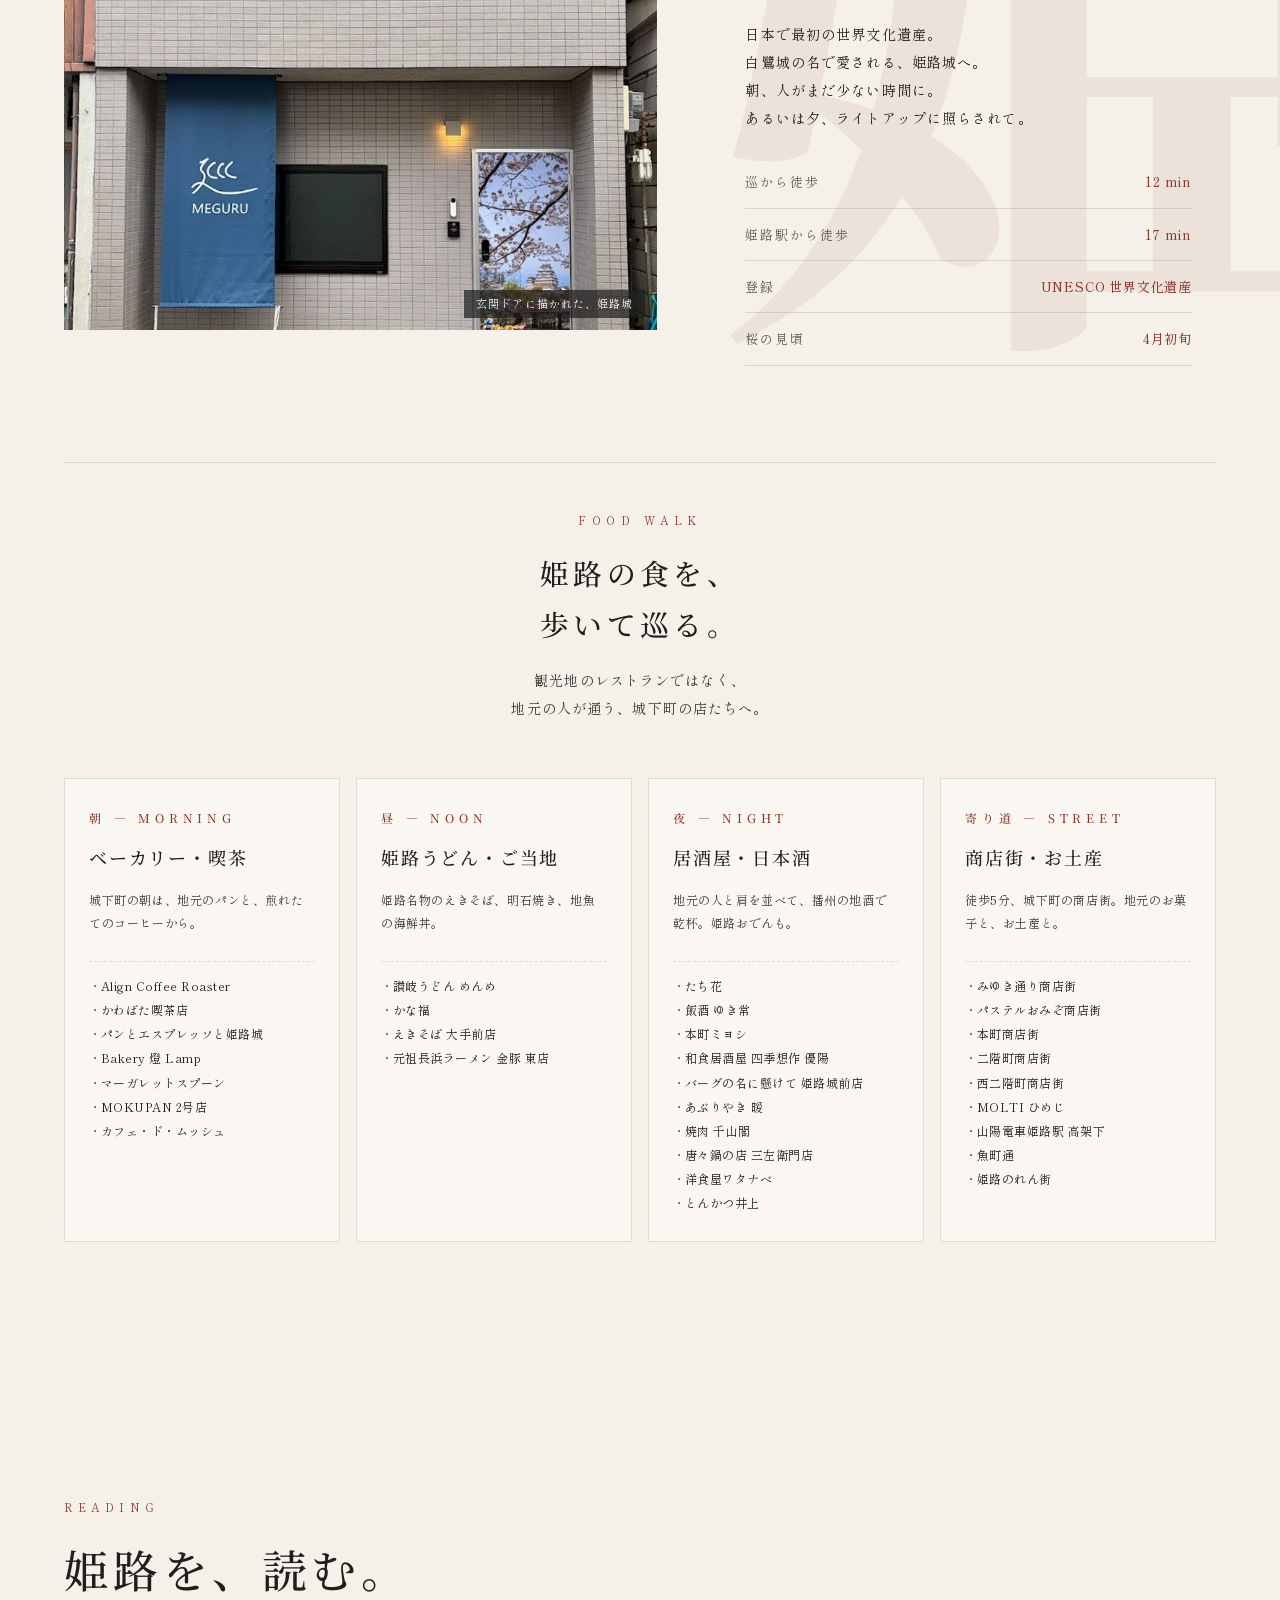
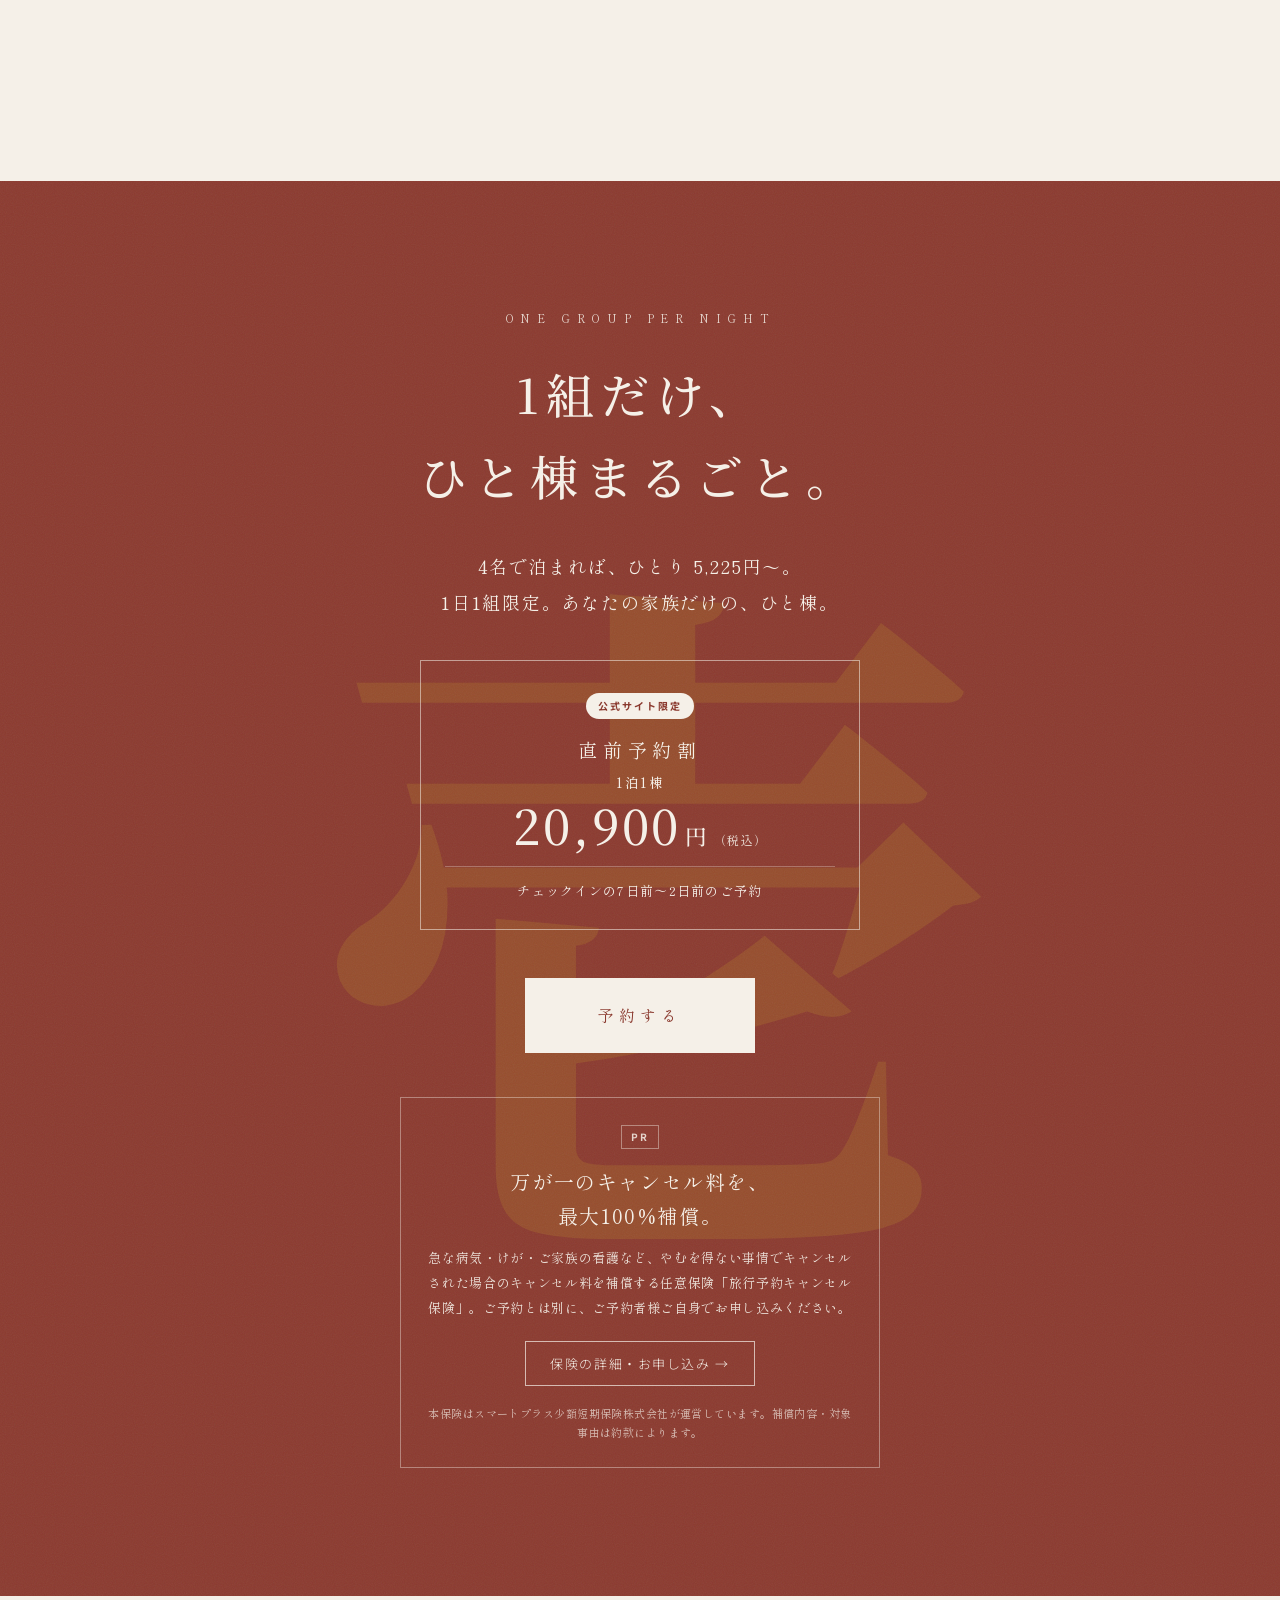
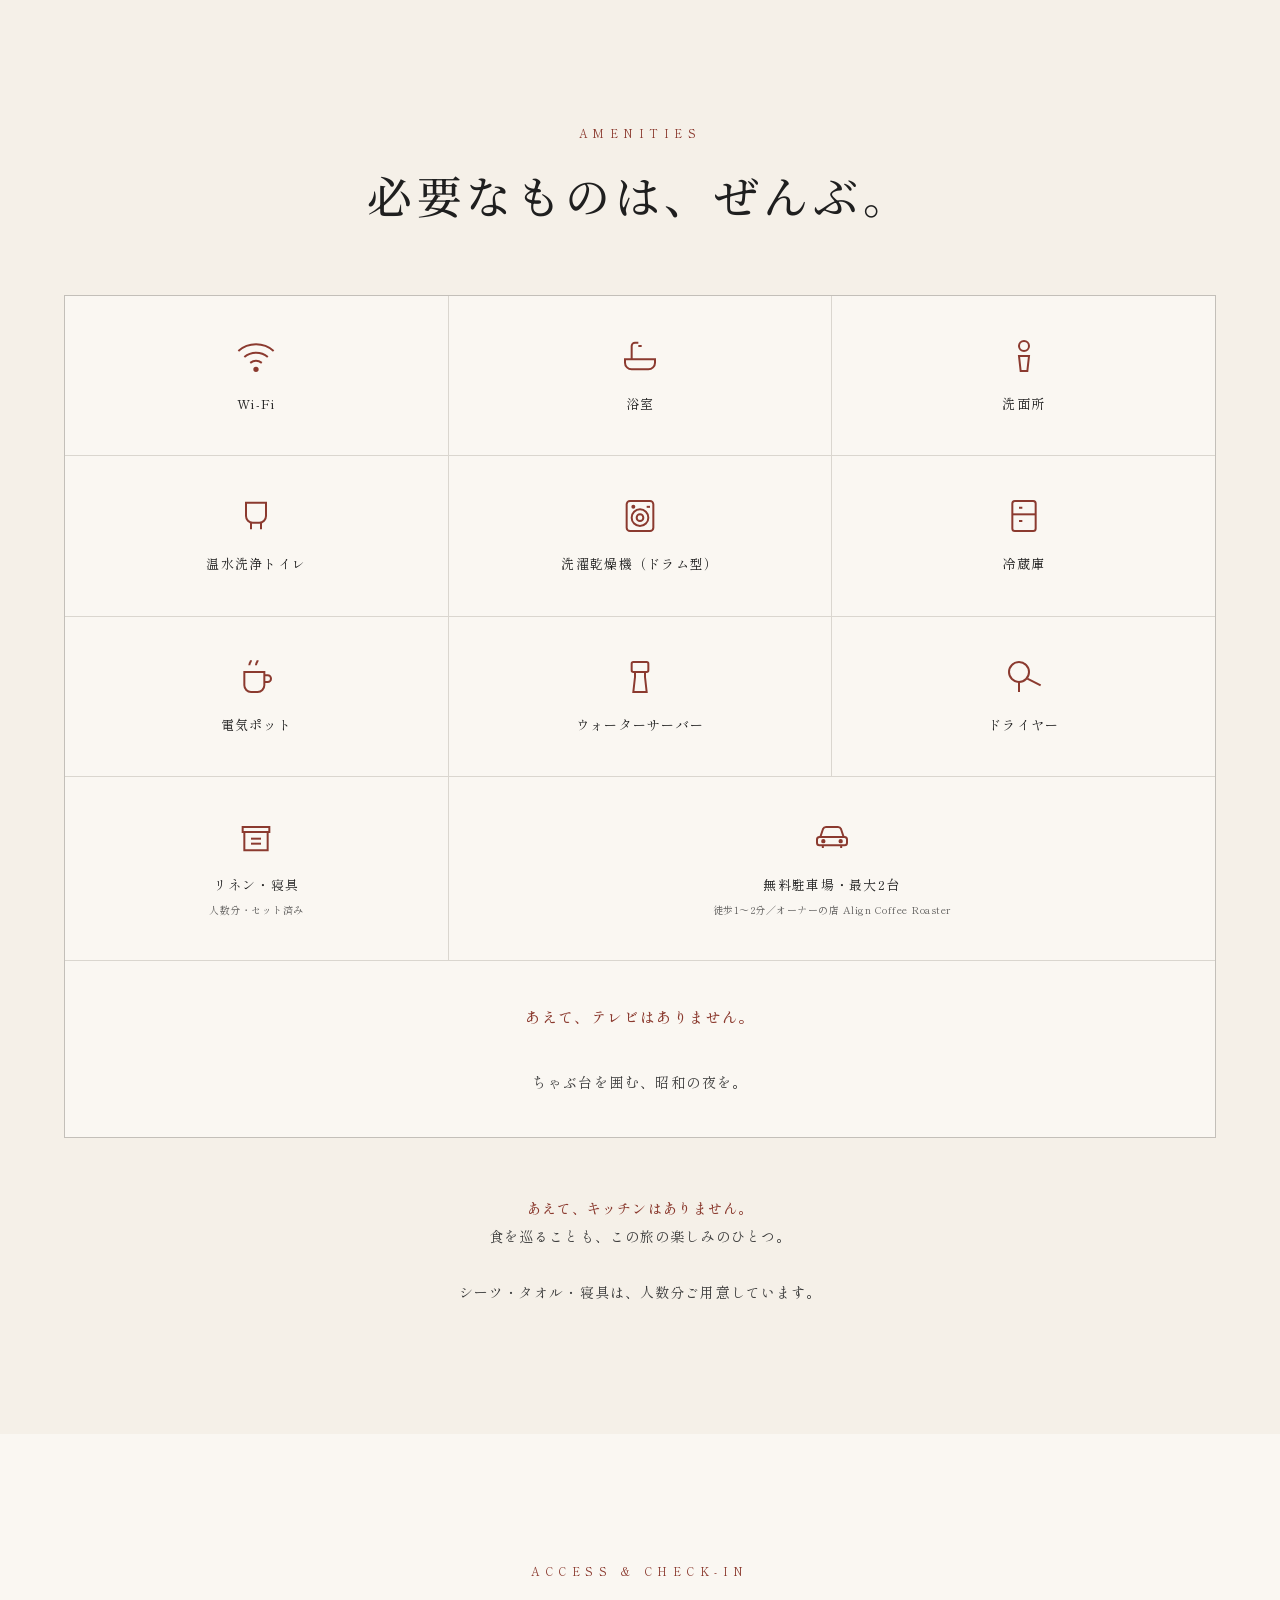
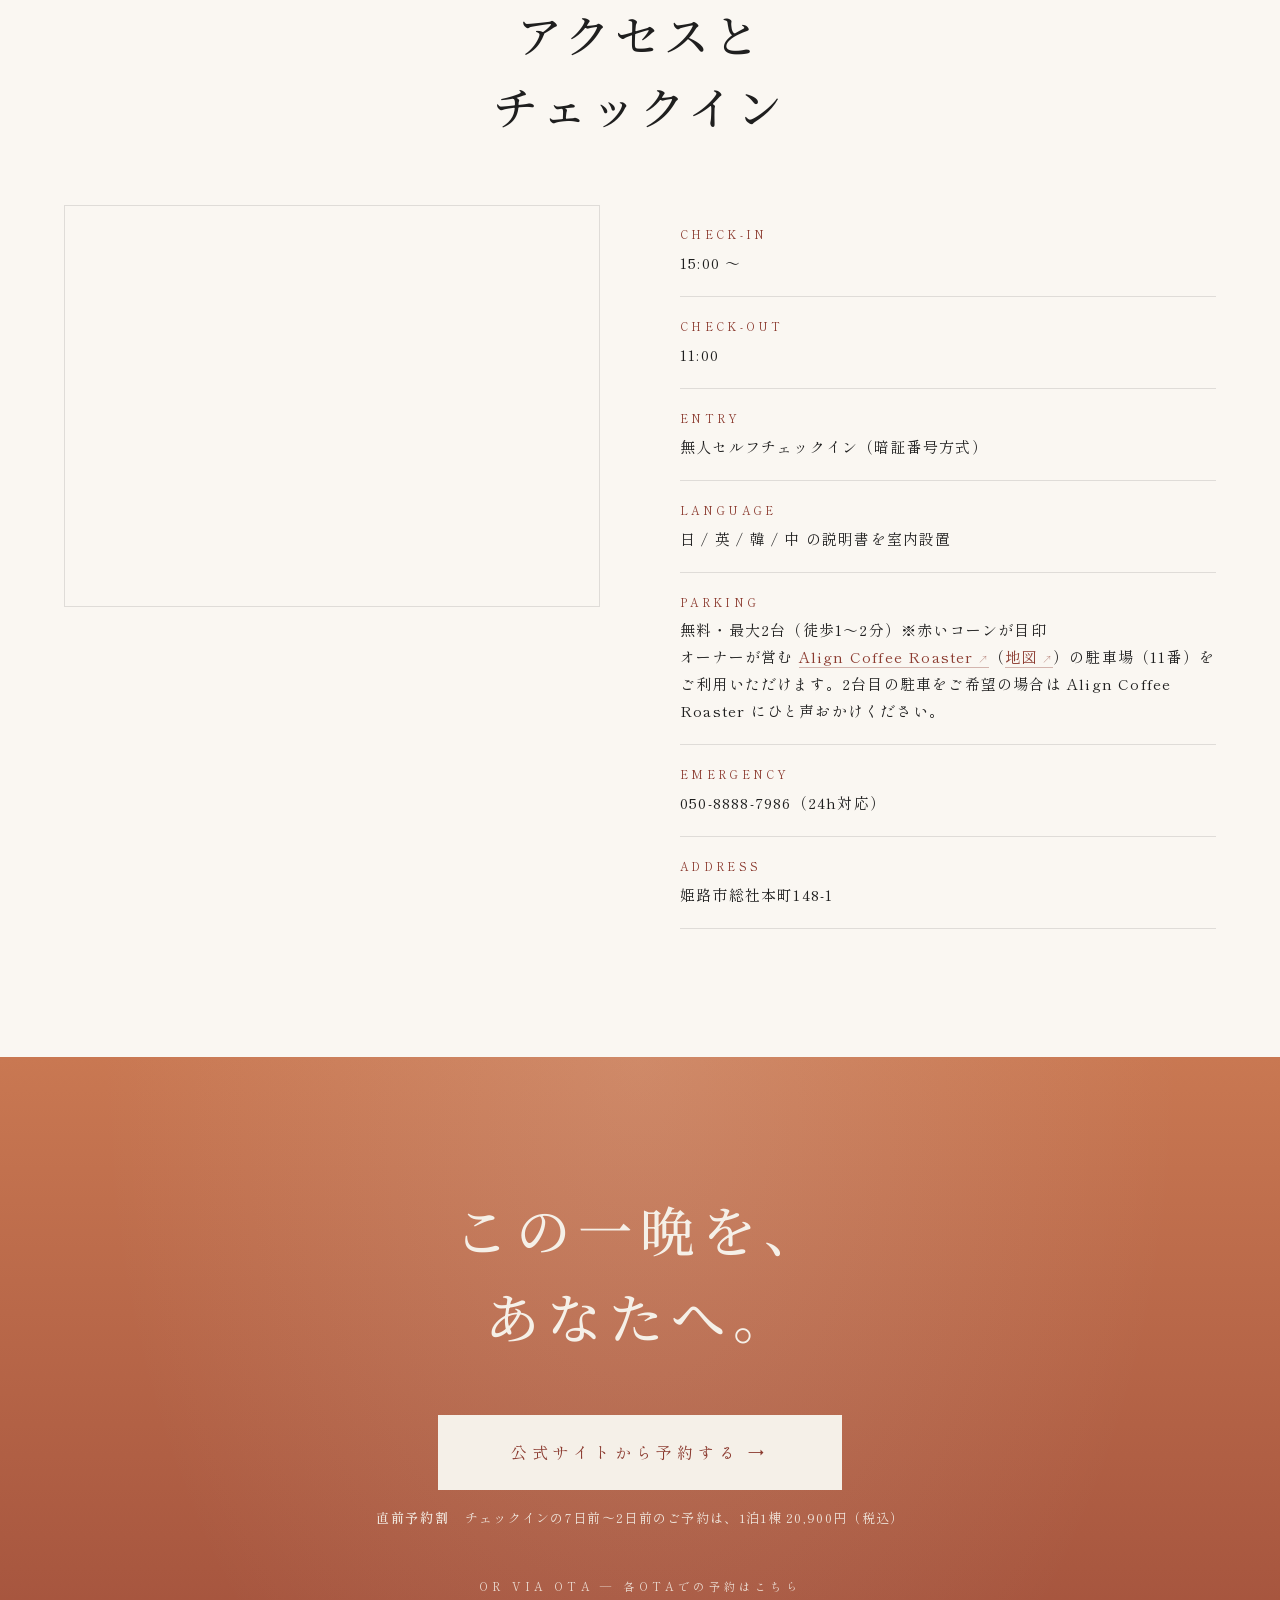
==== commit 44ef0e1c: "06の見出しを「おもてなし」に変更、説明文を「オリジナルブレンドコーヒー」に修正（4言語） - 見出し：コーヒーコーナー → おもてなし（Hospitality／환대／待客之心） - 説明文：「オリジ" ====
--- a/index.html
+++ b/index.html
@@ -296,8 +296,8 @@
           <div class="scene__num">06</div>
           <div class="scene__body">
             <div class="scene__image" style="background-image:url('images/洗面脱衣/IMG_3450_2.jpg');"></div>
-            <h3 class="scene__title">コーヒーコーナー</h3>
-            <p class="scene__caption">巡のための、オリジナルブレンド。<br>オーナーの店 Align Coffee Roaster の一杯を、部屋で。</p>
+            <h3 class="scene__title">おもてなし</h3>
+            <p class="scene__caption">巡のための、オリジナルブレンドコーヒー。<br>オーナーの店 Align Coffee Roaster の一杯を、部屋で。</p>
           </div>
         </article>
       </div>
